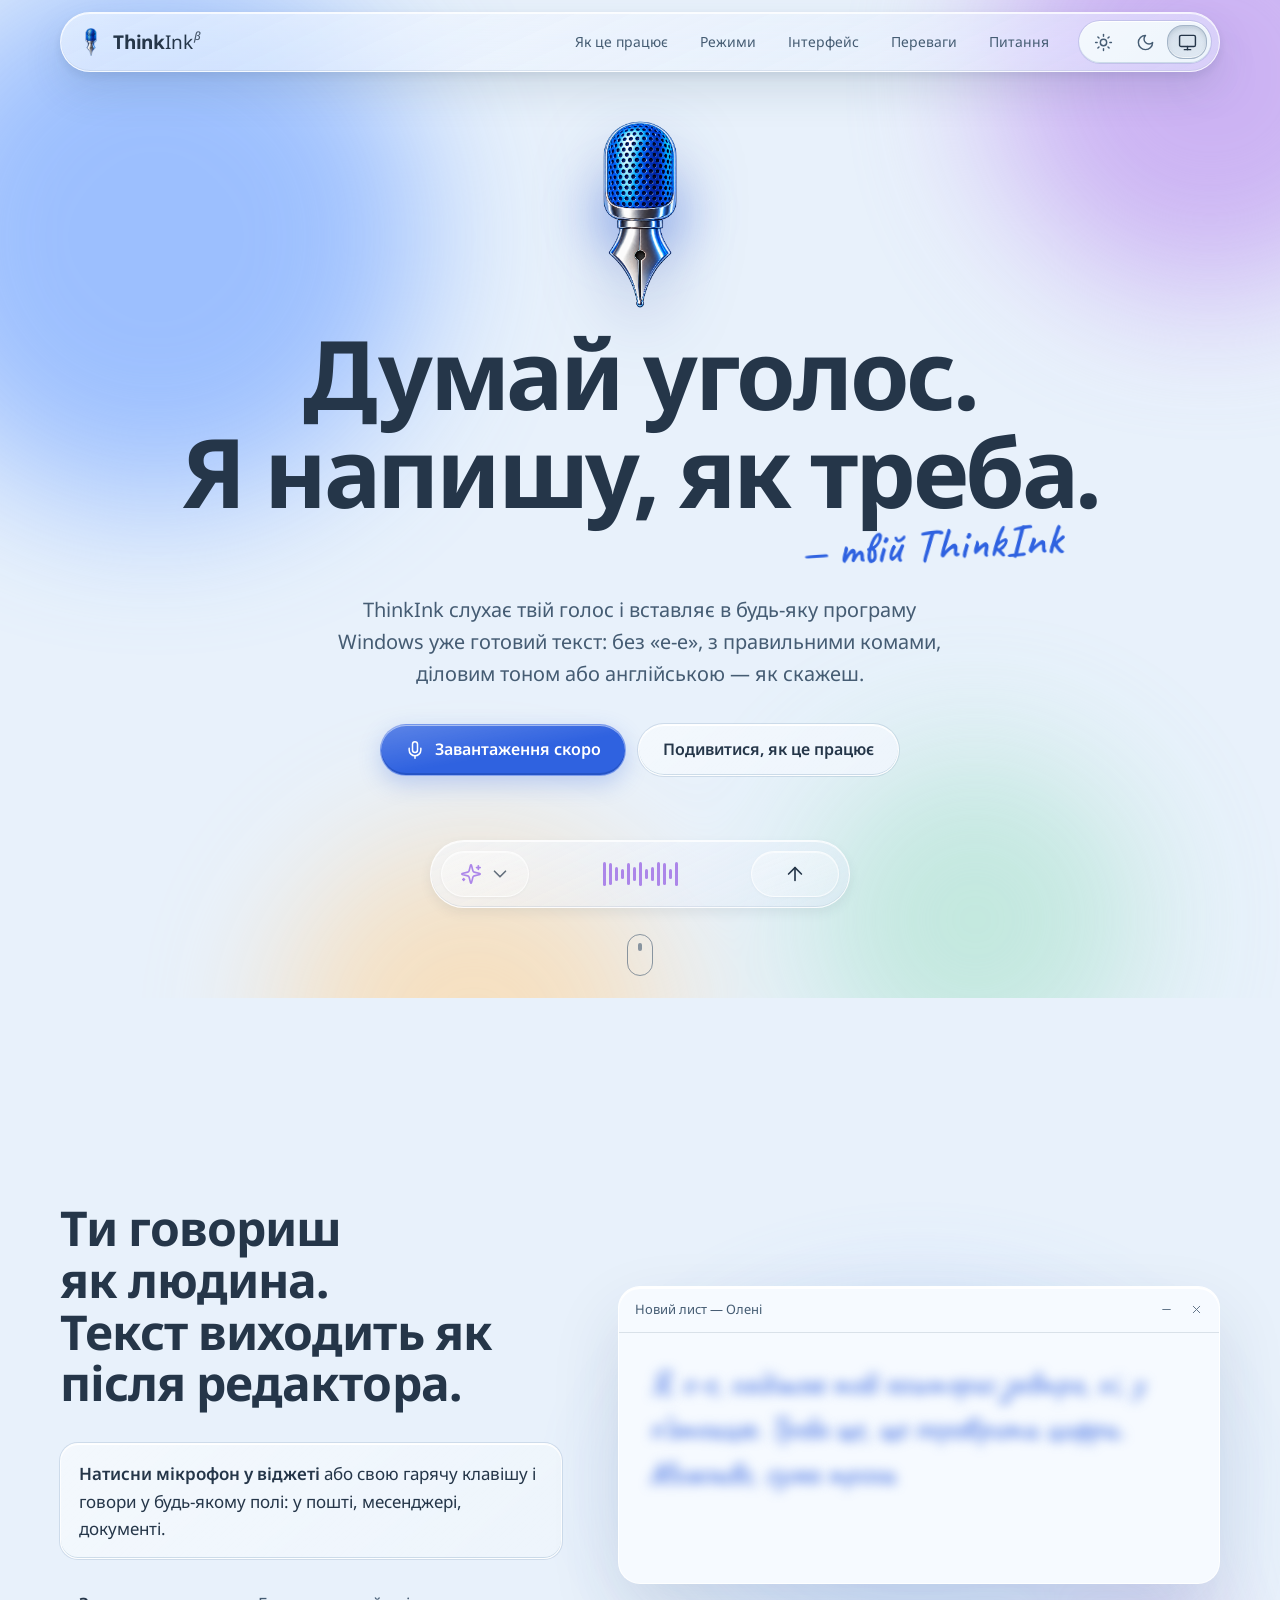
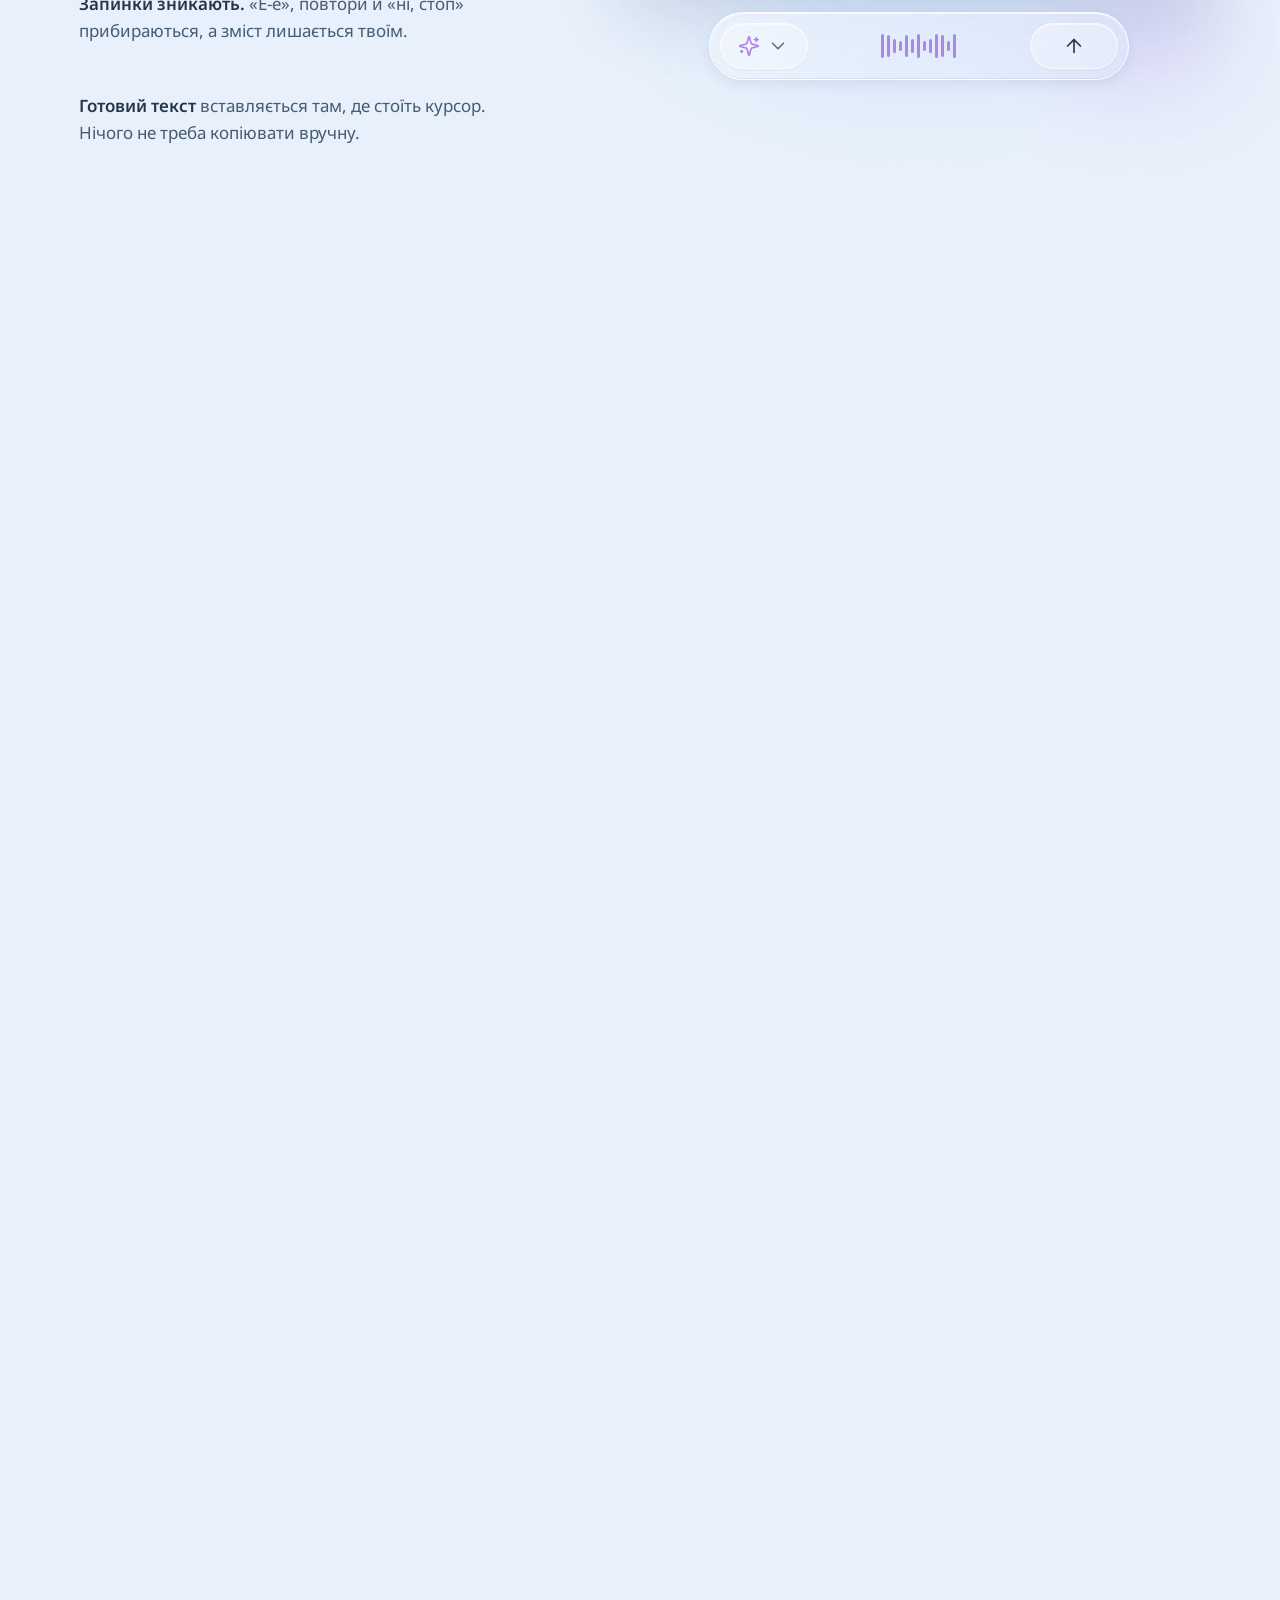
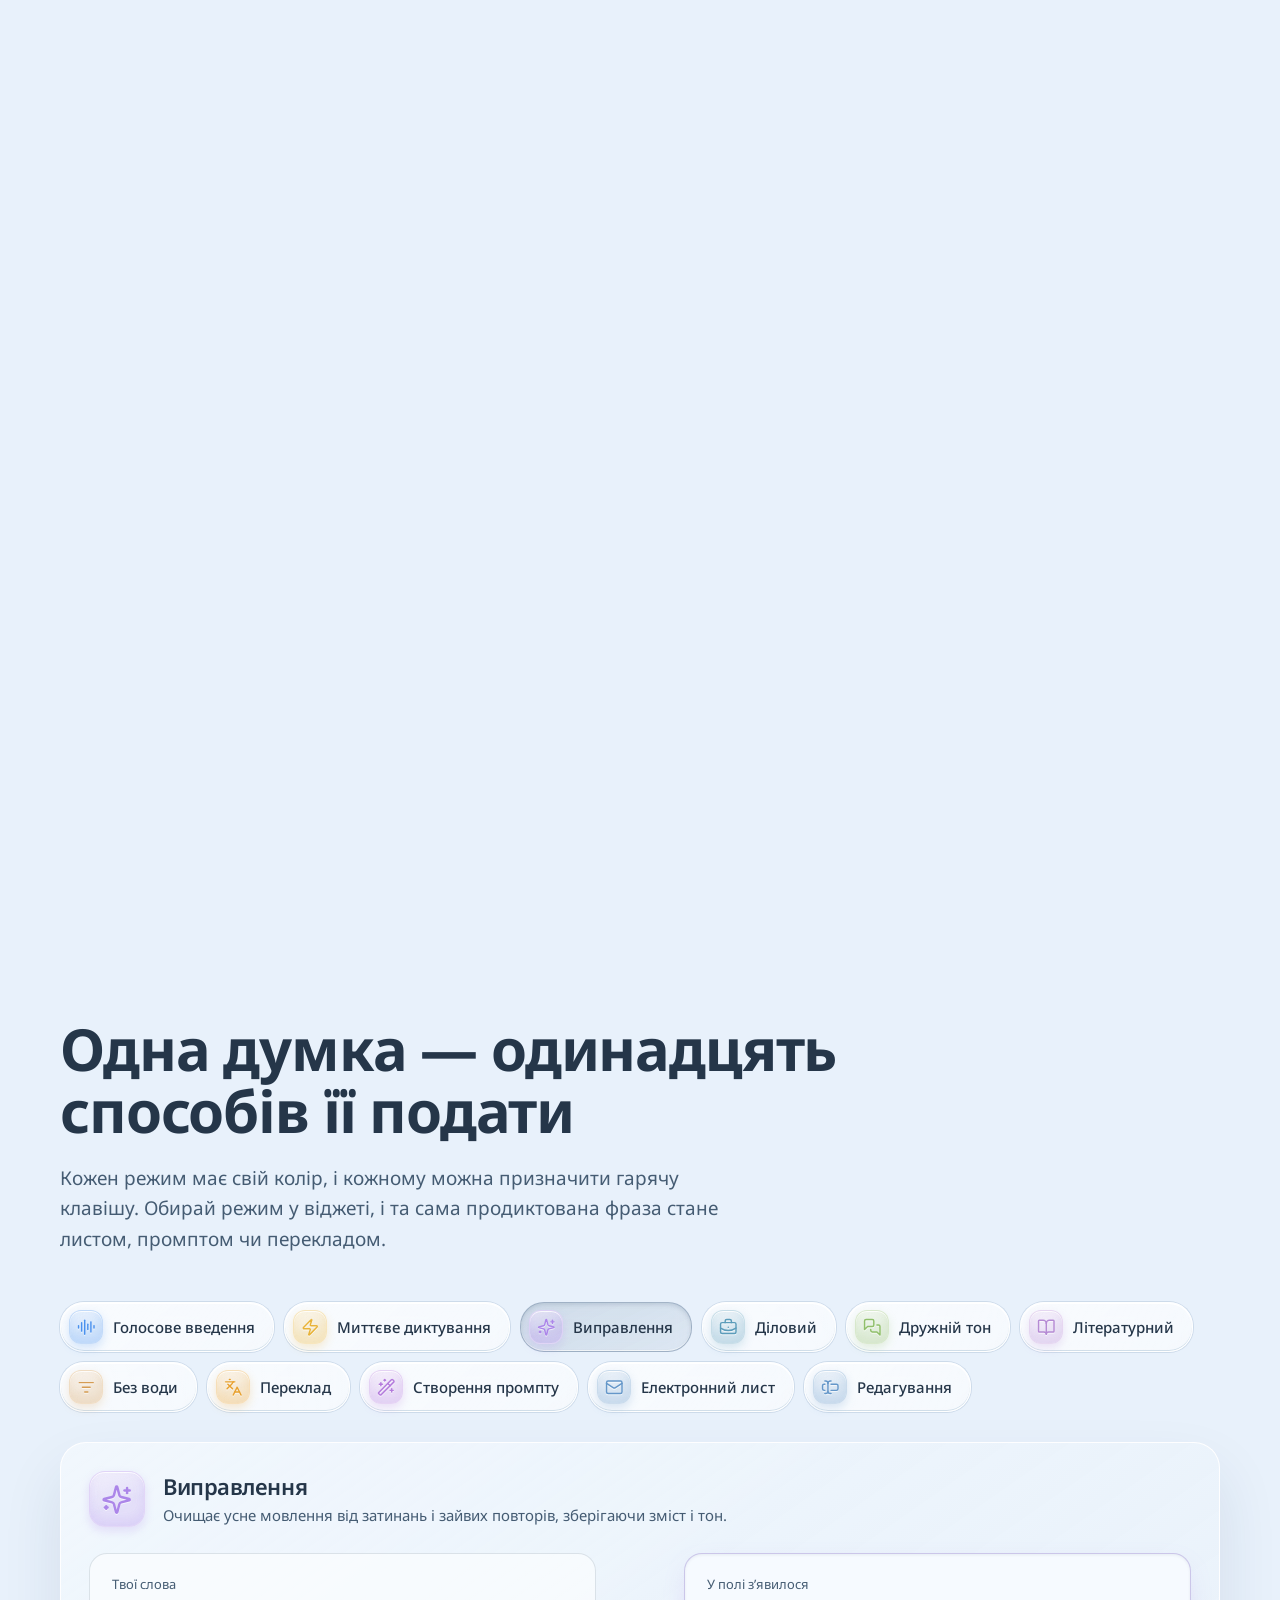
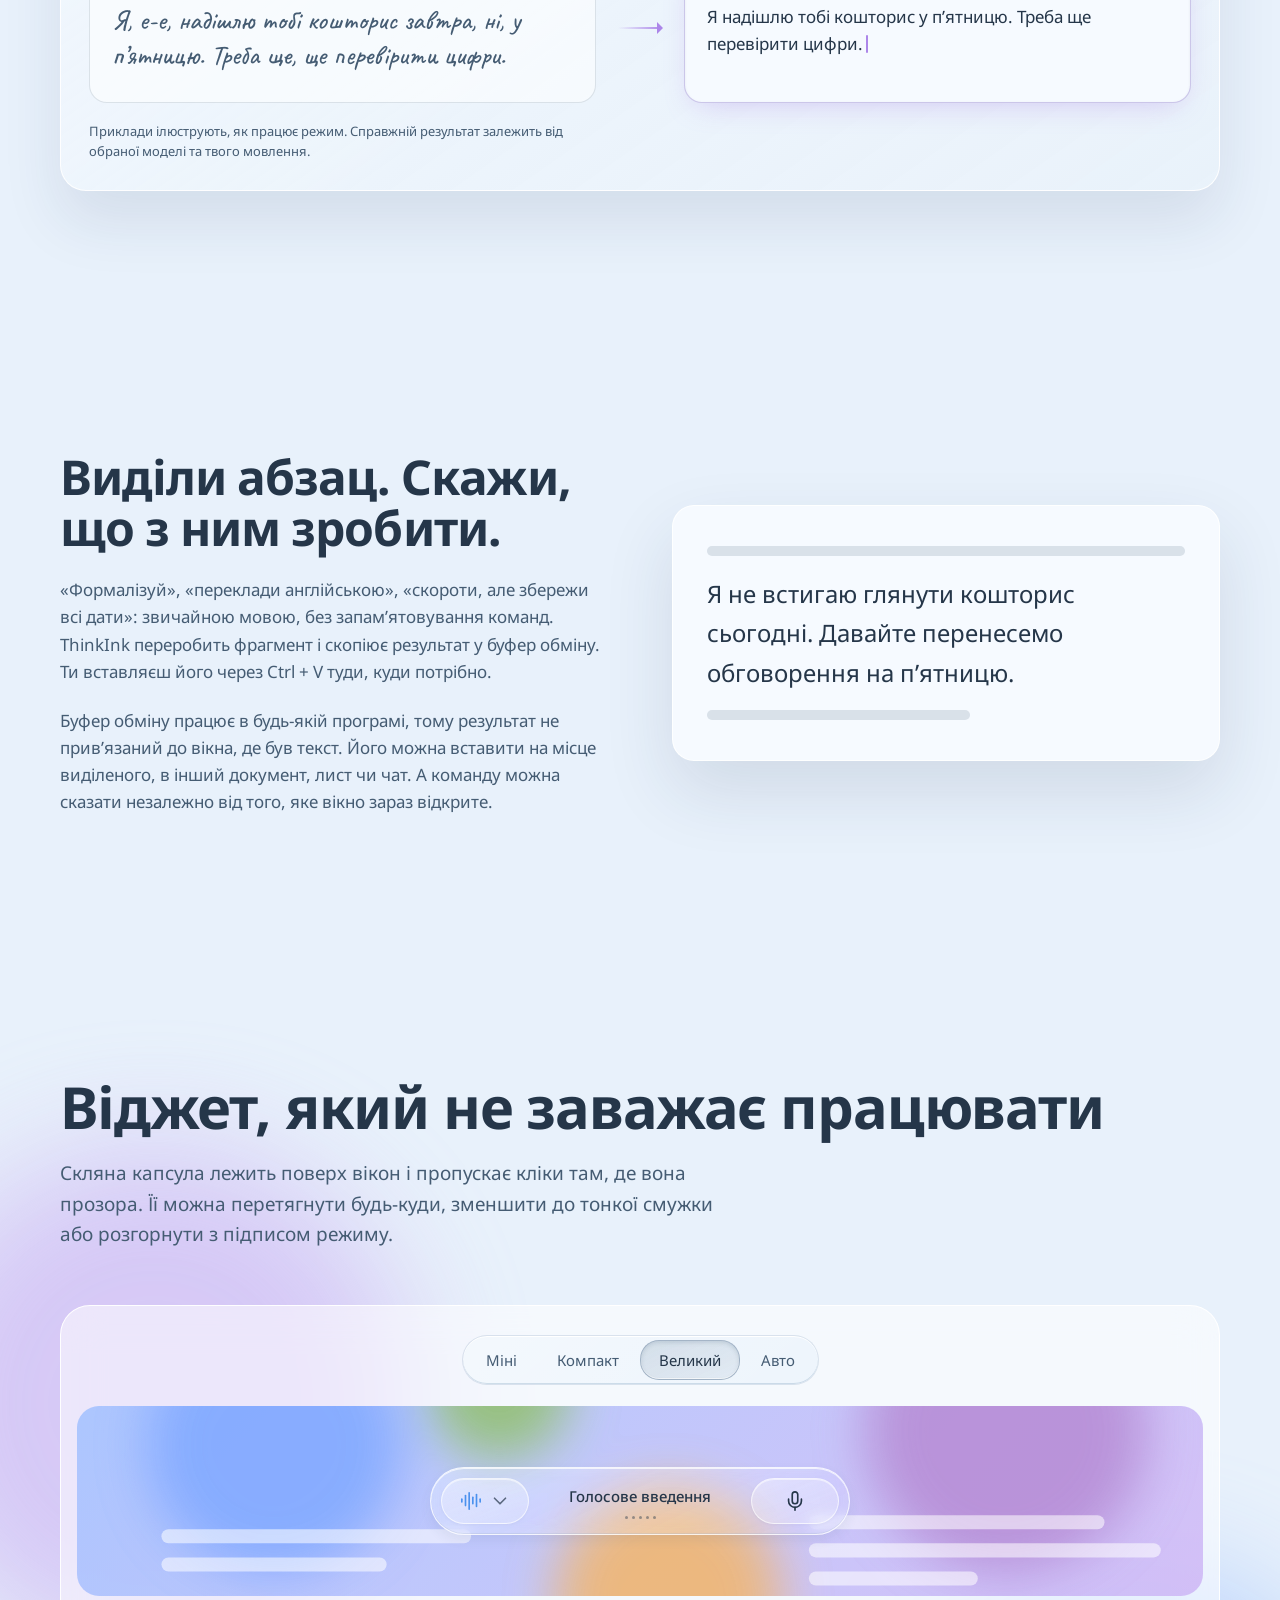
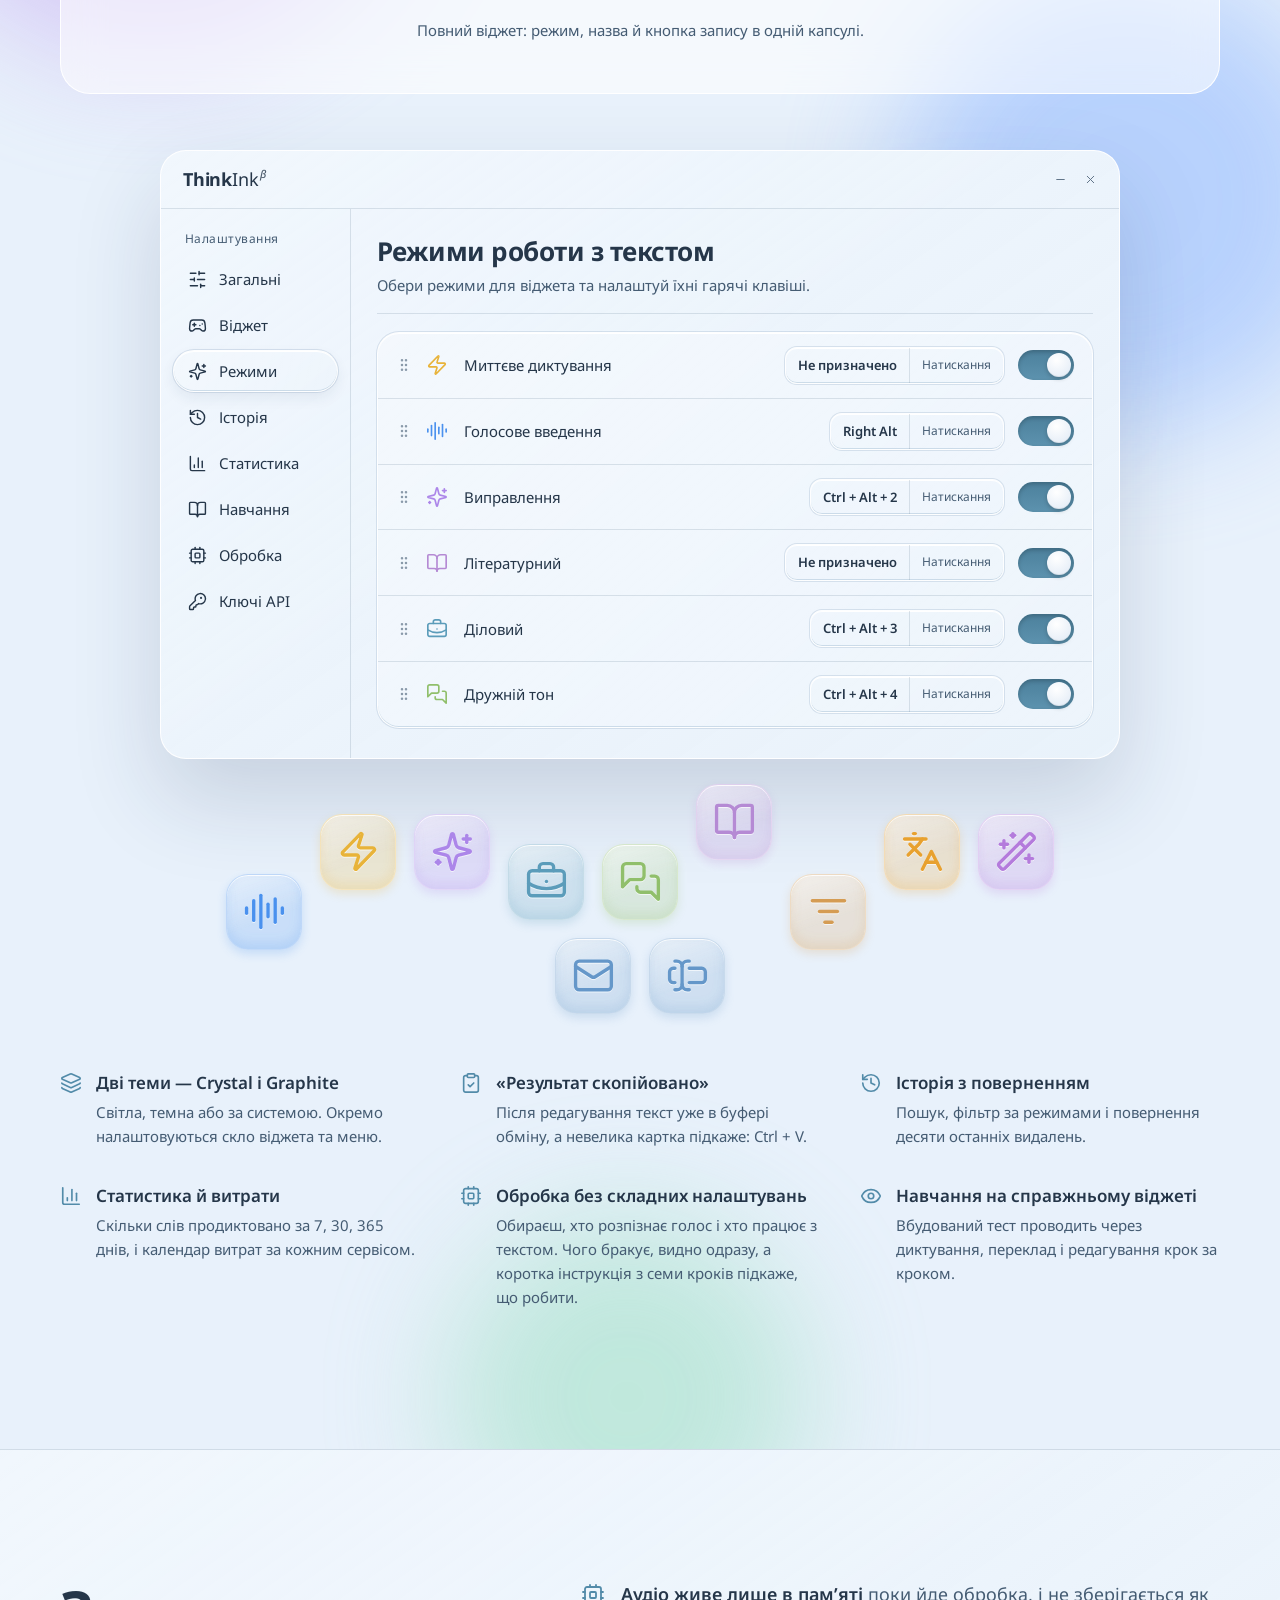
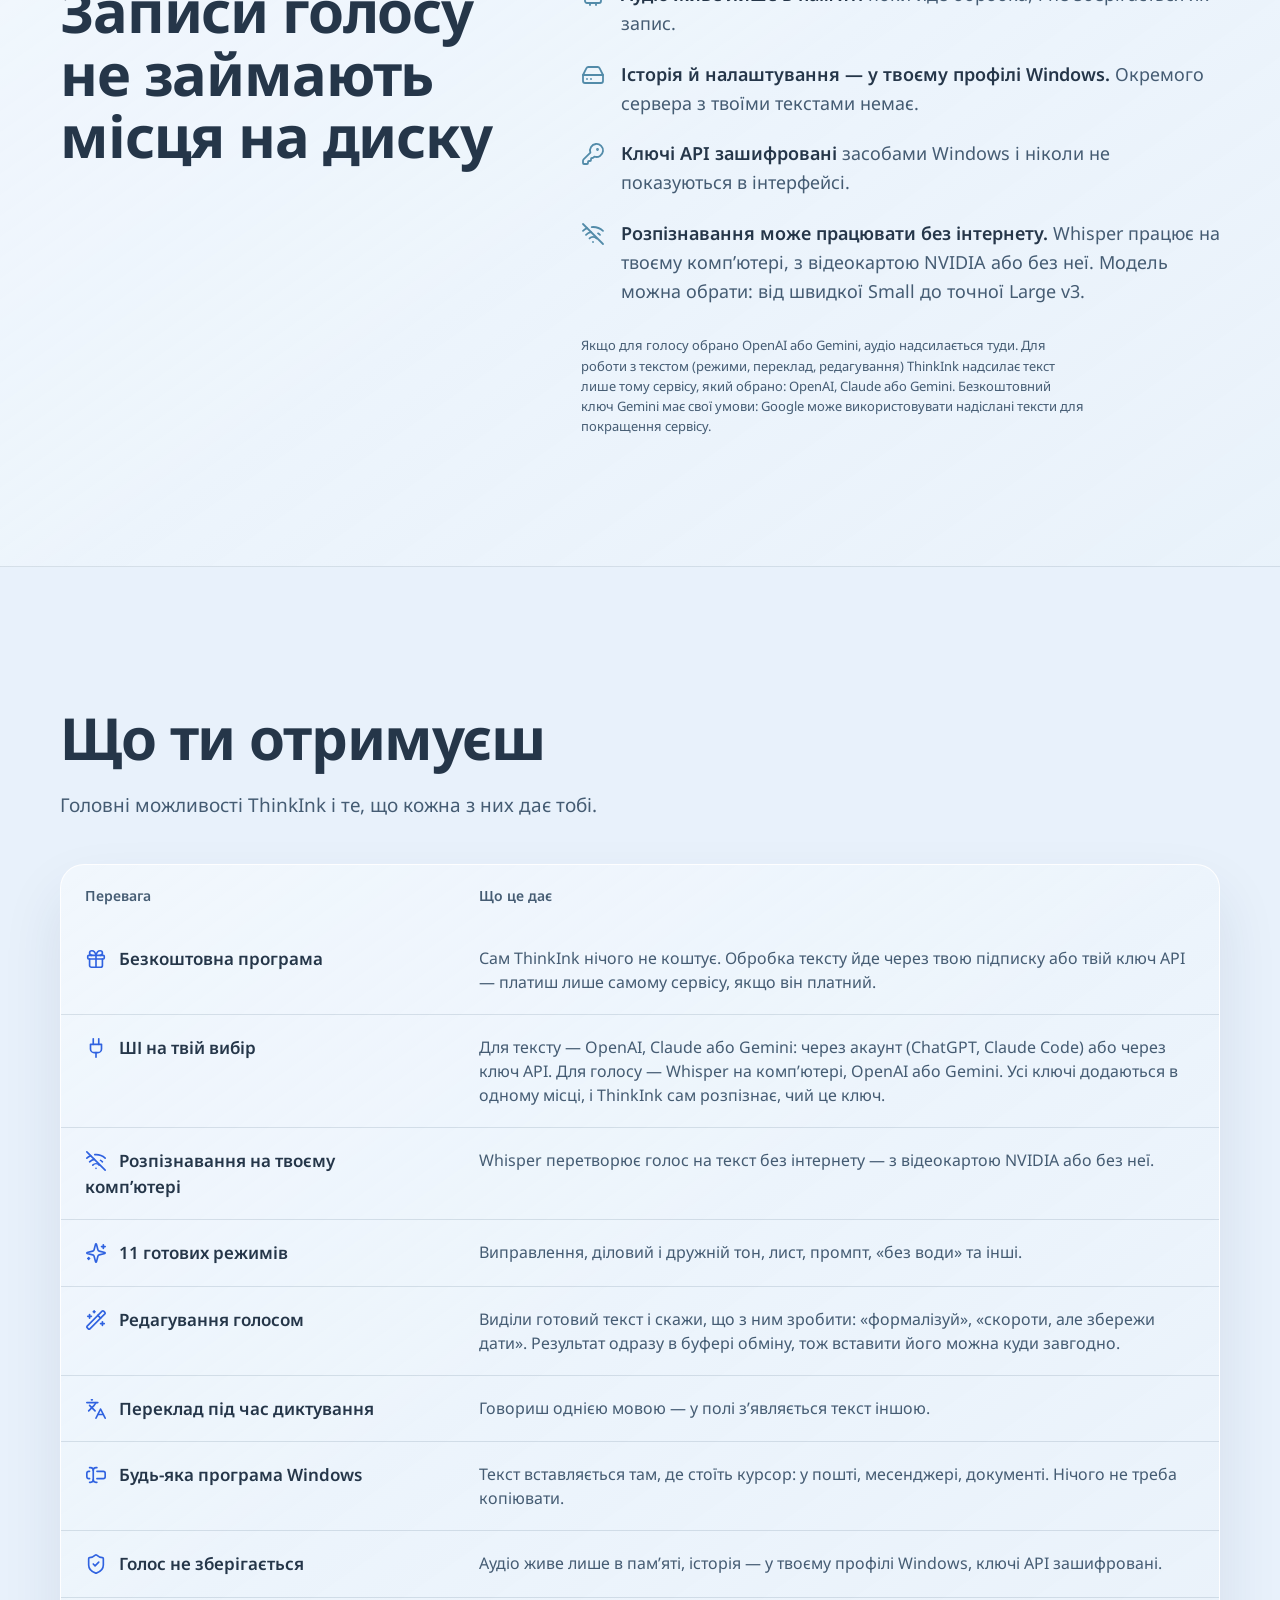
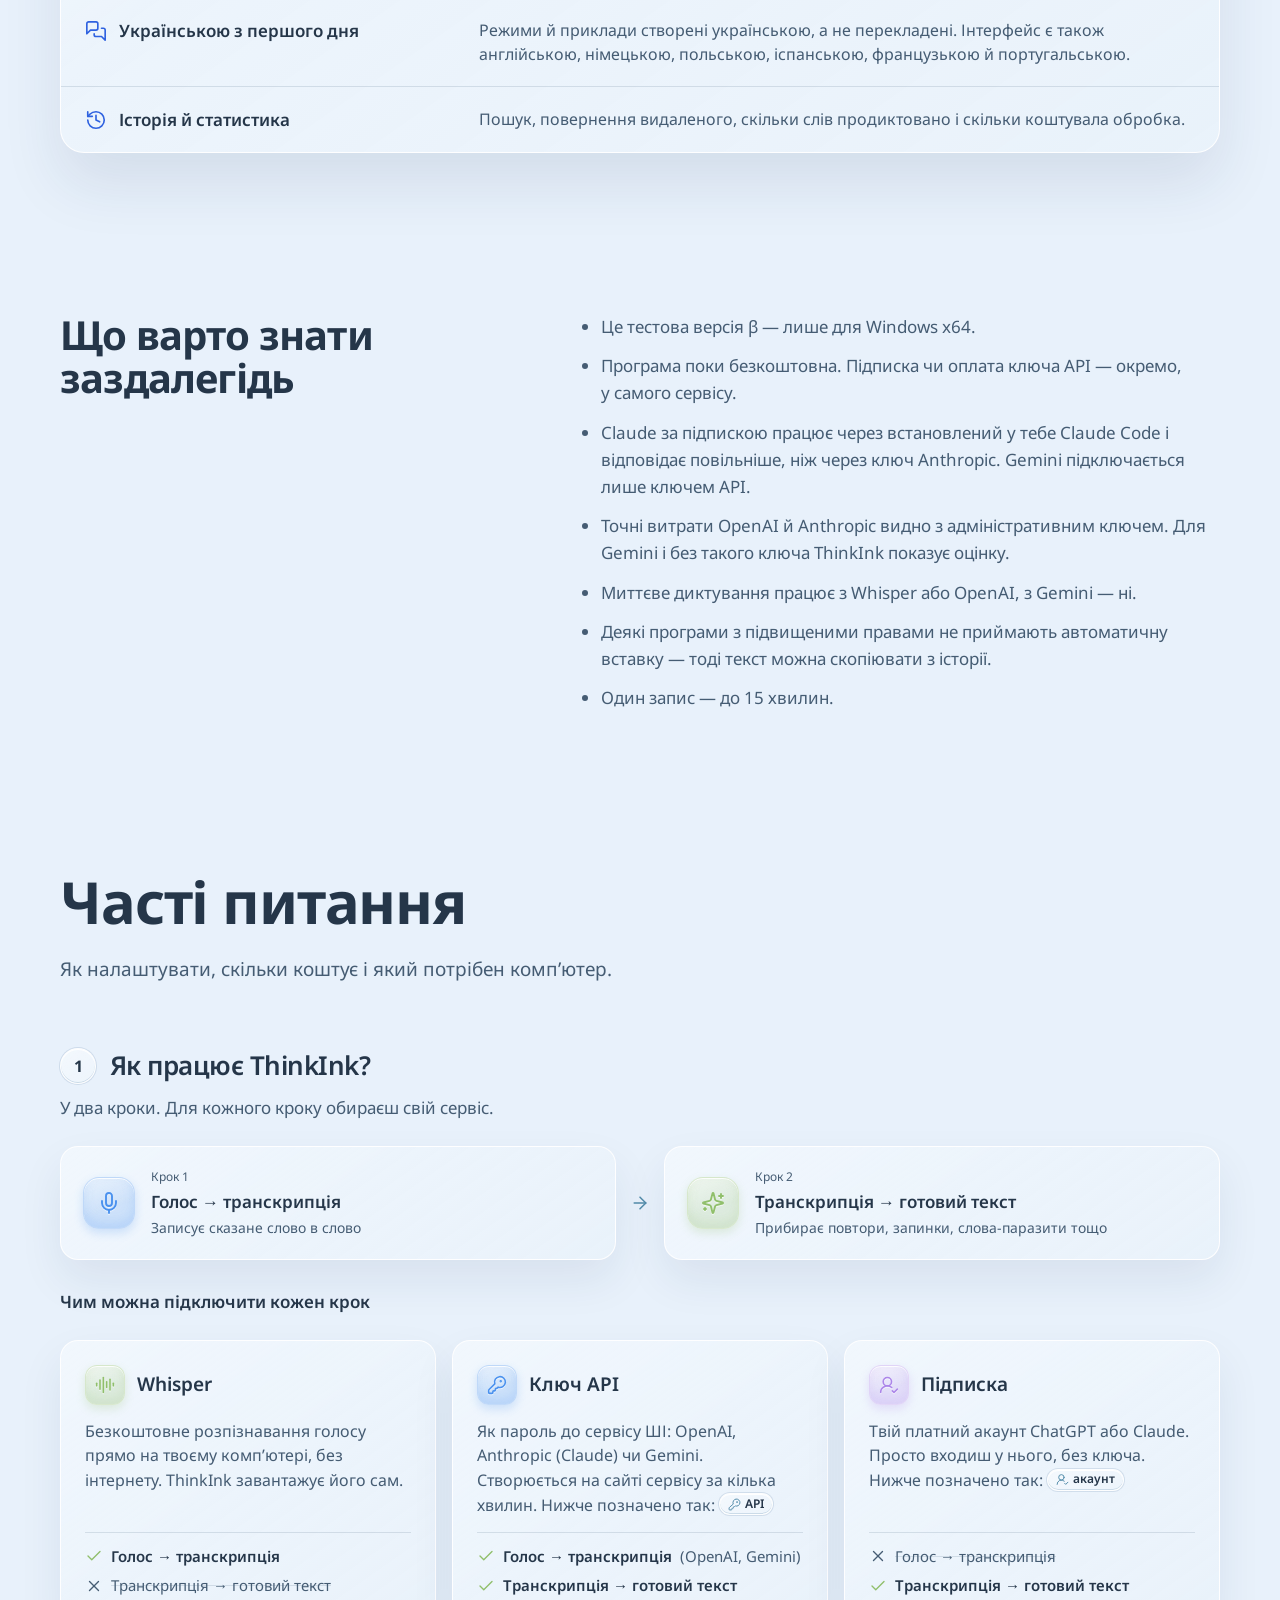
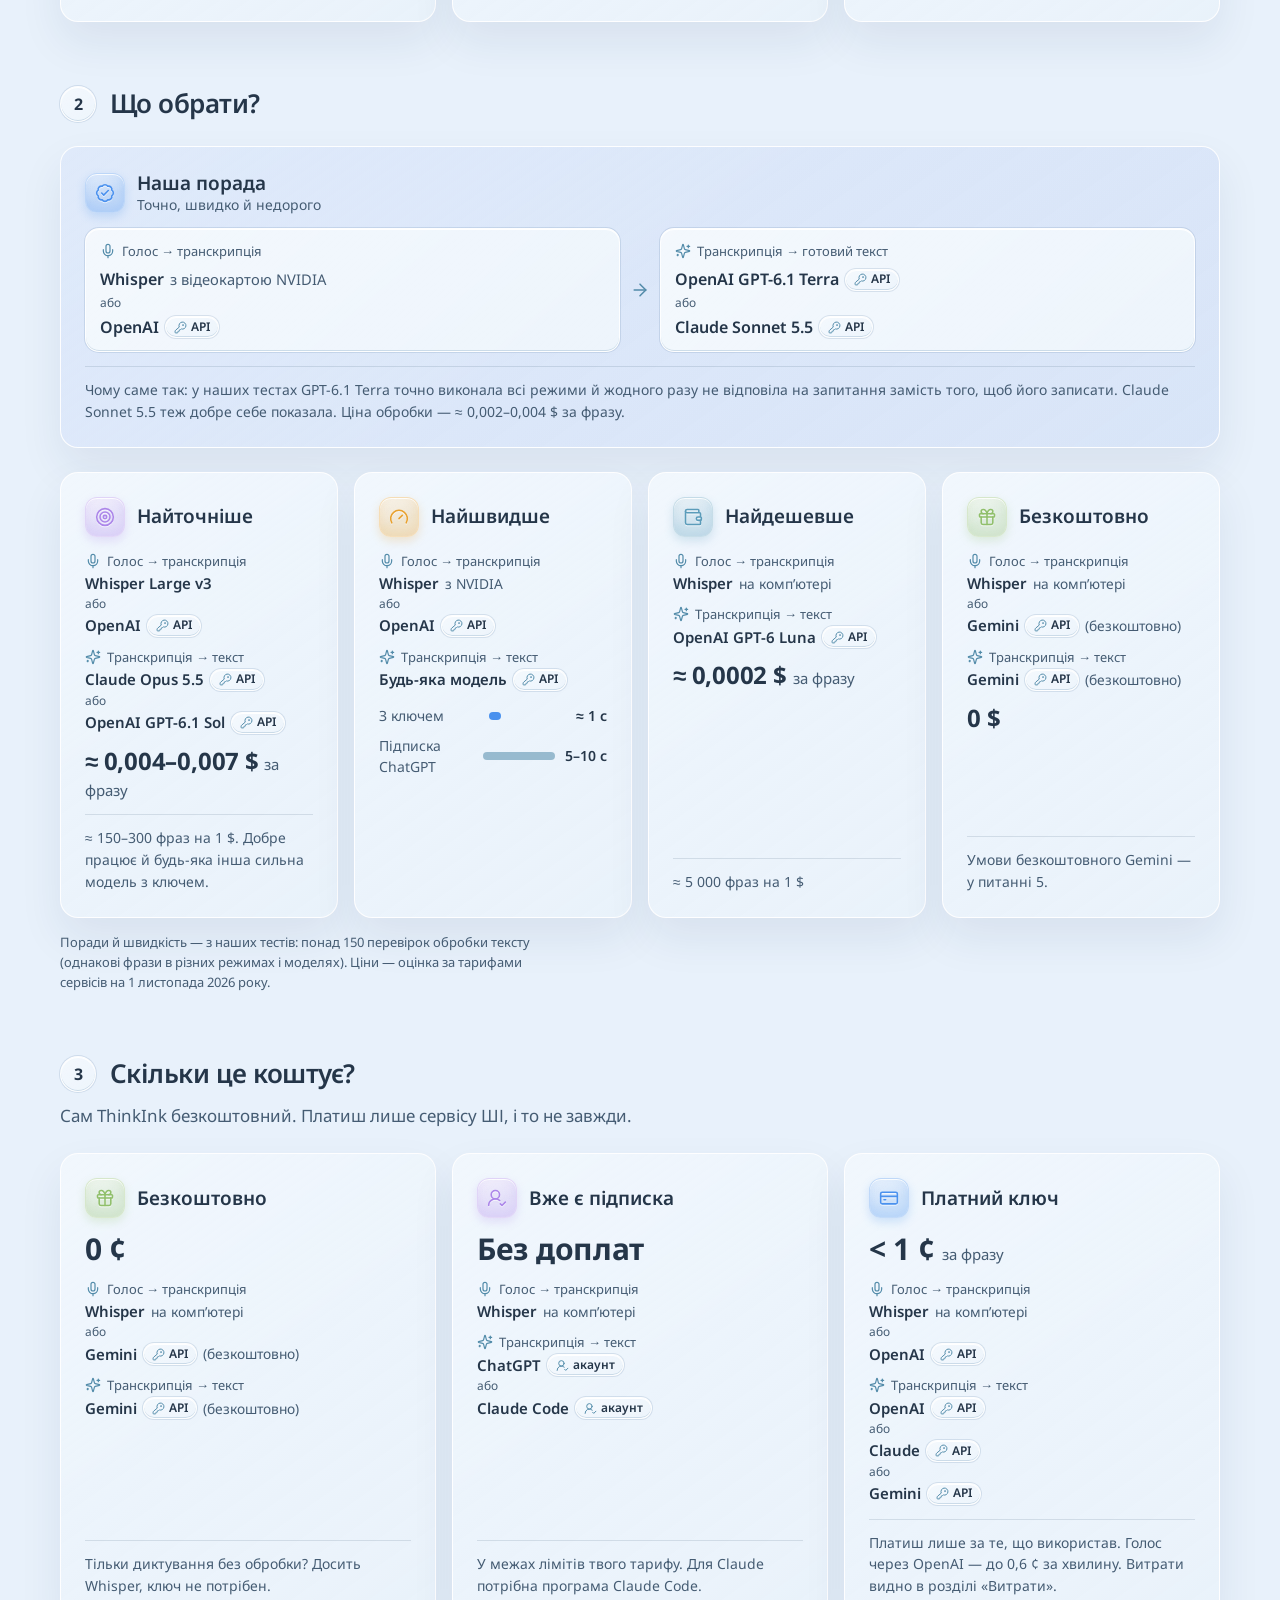
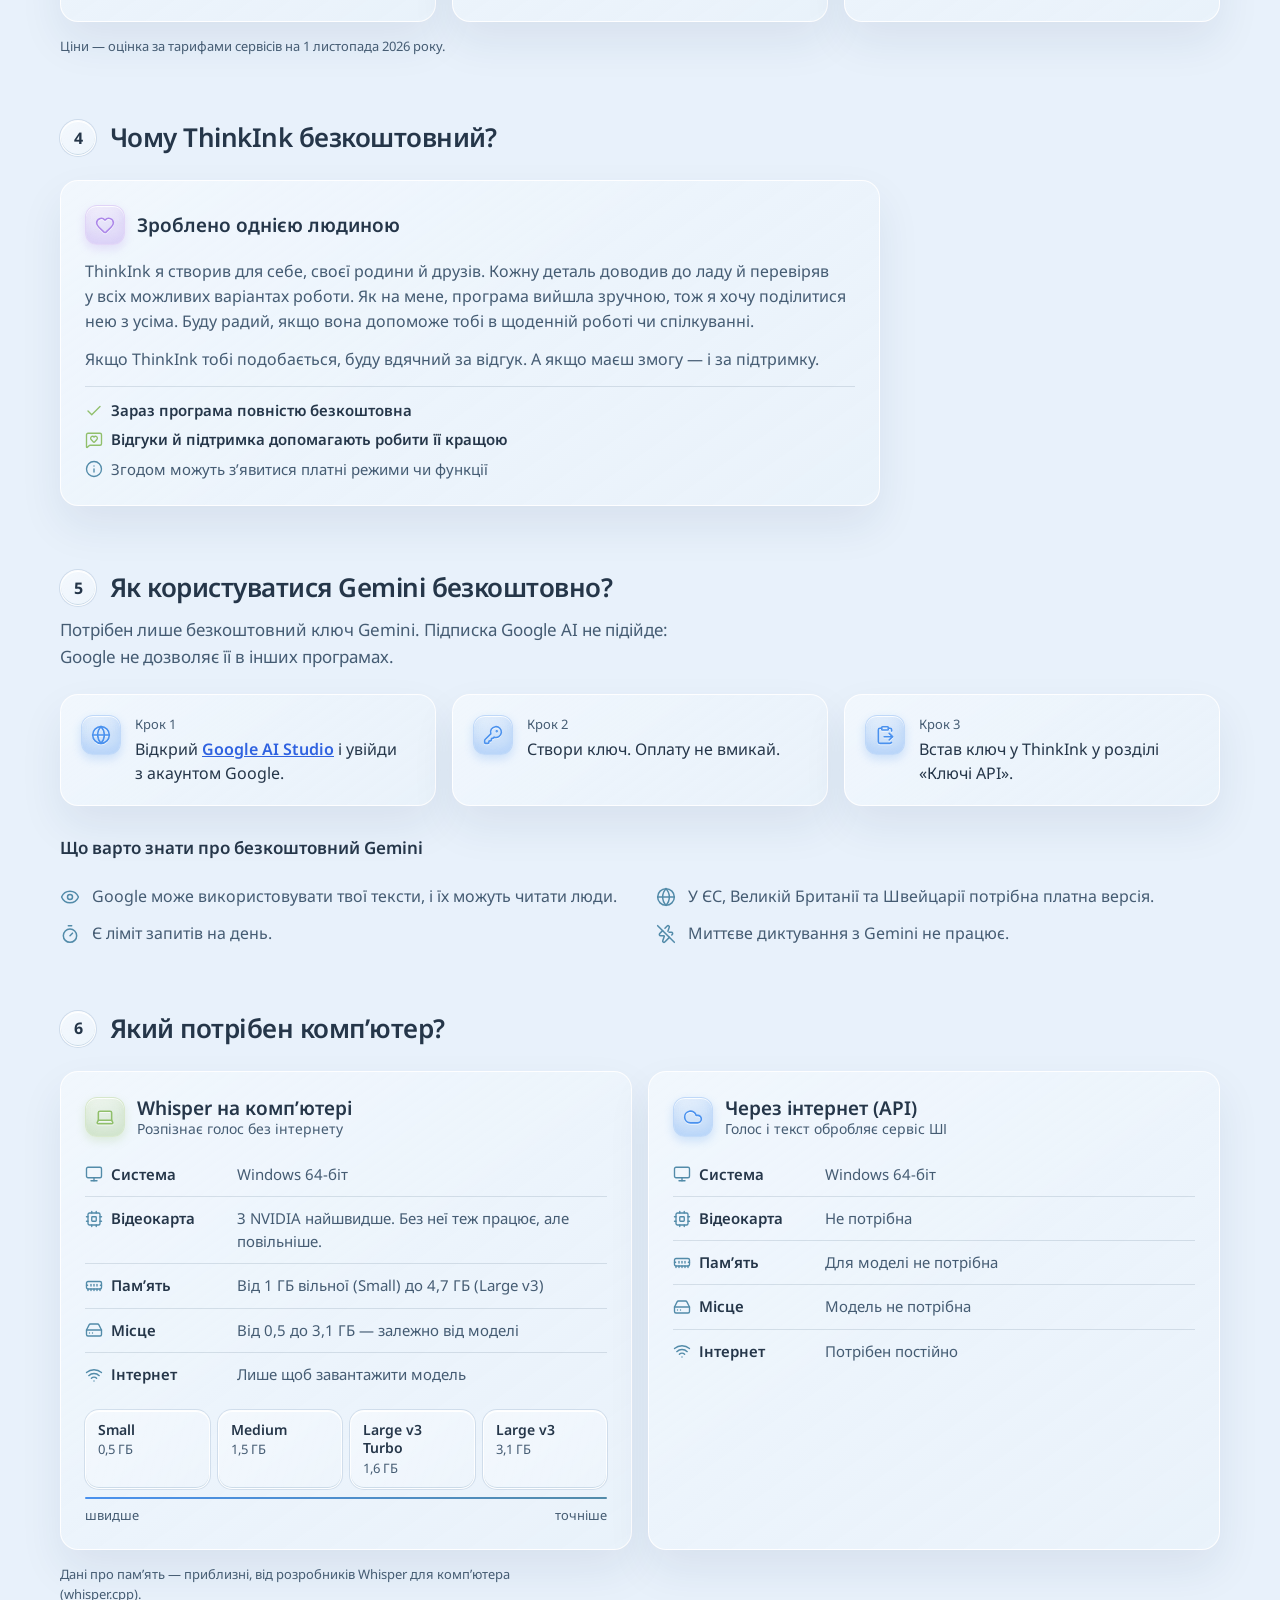
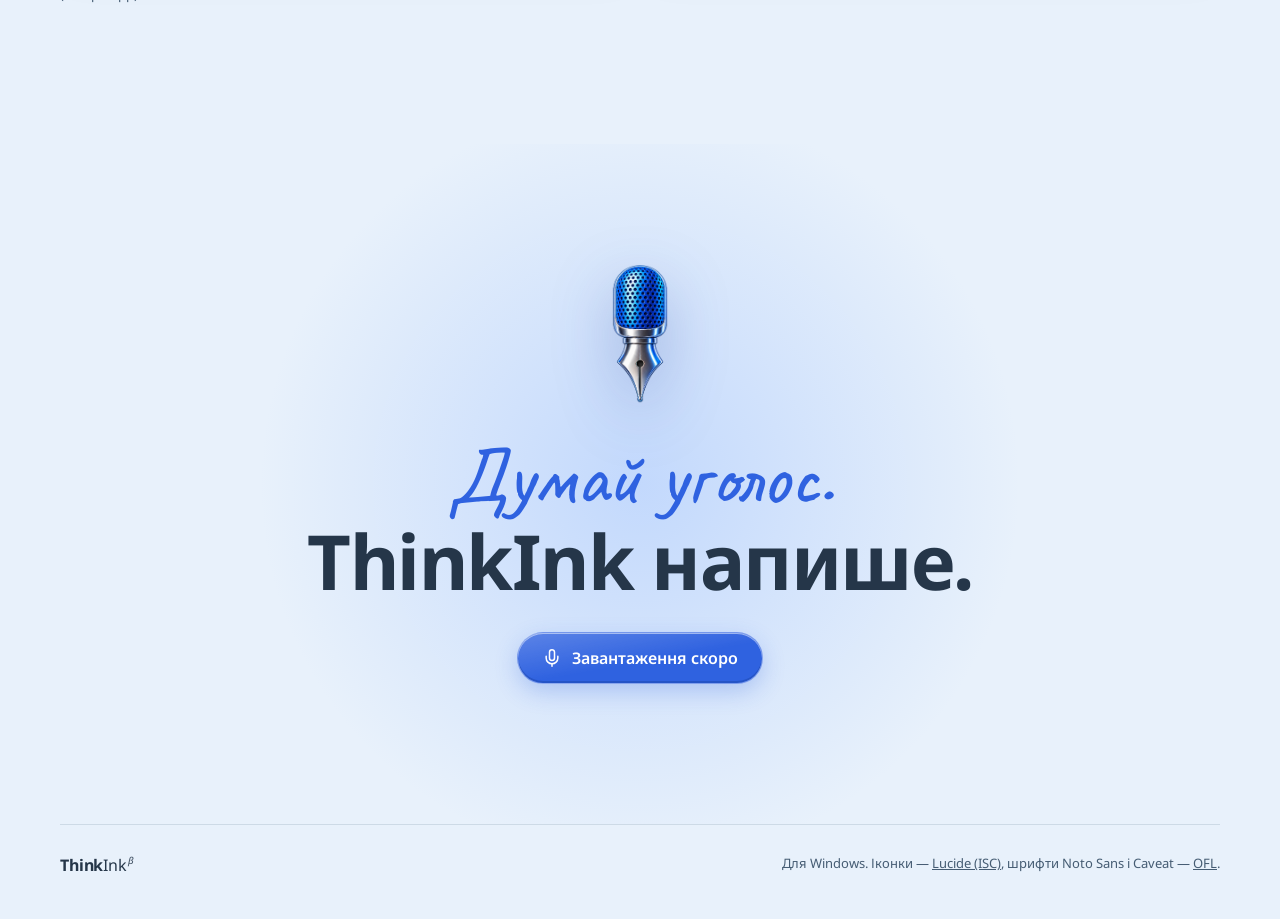
==== index.html @ 1814920b "Site for thinkink.com.ua" ====
<!doctype html>
<html lang="uk" data-theme="system">
<head>
<meta charset="utf-8">
<meta name="viewport" content="width=device-width, initial-scale=1">
<title>ThinkInk — думай уголос, я напишу, як треба</title>
<meta name="description" content="ThinkInk для Windows: думаєш уголос, а в поле вводу потрапляє чистий текст — виправлений, діловий, перекладений або оформлений як лист.">
<meta name="color-scheme" content="light dark">
<link rel="icon" href="assets/brand/thinkink-3d.png">
<link rel="stylesheet" href="styles.css">
<script>
  // Тема застосовується до першого малювання, щоб не блимало.
  try { const t = localStorage.getItem('ti-theme'); if (t) document.documentElement.dataset.theme = t; } catch (e) {}
</script>
</head>
<body>
<a class="skip" href="#main">Перейти до змісту</a>

<header class="top" id="top">
  <a class="brand" href="#hero" aria-label="ThinkInk, на початок">
    <img src="assets/brand/thinkink-3d.png" alt="" width="28" height="28">
    <span class="wordmark"><b>Think</b>Ink<sup>β</sup></span>
  </a>
  <nav class="nav" aria-label="Розділи">
    <a href="#scene">Як це працює</a>
    <a href="#modes">Режими</a>
    <a href="#interface">Інтерфейс</a>
    <a href="#benefits">Переваги</a>
    <a href="#faq">Питання</a>
  </nav>
  <div class="theme" role="group" aria-label="Тема сайту">
    <button type="button" data-set-theme="light" aria-label="Світла тема" aria-pressed="false"><svg data-icon="sun"></svg></button>
    <button type="button" data-set-theme="dark" aria-label="Темна тема" aria-pressed="false"><svg data-icon="moon"></svg></button>
    <button type="button" data-set-theme="system" aria-label="Як у системі" aria-pressed="true"><svg data-icon="monitor"></svg></button>
  </div>
</header>

<main id="main">

<!-- ГОЛОВНИЙ ЕКРАН -->
<section class="hero" id="hero" aria-labelledby="hero-title">
  <div class="aurora" aria-hidden="true"><i></i><i></i><i></i><i></i></div>
  <div class="hero-inner">
    <div class="logo-stage" aria-hidden="true">
      <img class="logo3d" src="assets/brand/thinkink-3d.png" alt="" width="1254" height="1254">
      <span class="logo-glow"></span>
    </div>
    <h1 id="hero-title" class="hero-title">
      <span class="spoken" aria-hidden="true">думай уголос</span>
      <span class="typed">Думай уголос.<br>Я напишу, як&nbsp;треба.</span>
    </h1>
    <p class="hero-sign">— твій ThinkInk</p>
    <p class="hero-lead">ThinkInk слухає твій голос і вставляє в будь-яку програму Windows уже готовий текст: без «е-е», з правильними комами, діловим тоном або англійською — як скажеш.</p>
    <div class="hero-actions">
      <span class="btn btn-primary is-soon" aria-disabled="true"><svg data-icon="mic"></svg>Завантаження скоро</span>
      <a class="btn" href="#scene">Подивитися, як це працює</a>
    </div>

    <div class="widget-demo" aria-hidden="true">
      <div class="widget" data-state="recording">
        <span class="w-btn w-mode"><svg data-icon="sparkles"></svg><svg class="chev" data-icon="chevron-down"></svg></span>
        <span class="w-center">
          <span class="w-name">Виправлення</span>
          <span class="w-wave"><i></i><i></i><i></i><i></i><i></i><i></i><i></i><i></i><i></i><i></i><i></i><i></i><i></i></span>
        </span>
        <span class="w-btn w-rec"><svg data-icon="arrow-up"></svg></span>
      </div>
    </div>
  </div>
  <a class="scroll-cue" href="#scene" aria-label="Прокрутити далі"><span></span></a>
</section>

<!-- СЦЕНА: ГОЛОС → ТЕКСТ (прив’язана до прокрутки) -->
<section class="scene" id="scene" aria-labelledby="scene-title">
  <div class="scene-sticky">
    <div class="scene-copy">
      <h2 id="scene-title">Ти говориш як людина.<br>Текст виходить як після редактора.</h2>
      <ol class="scene-steps">
        <li data-step="0"><b>Натисни мікрофон у віджеті</b> або свою гарячу клавішу і говори у будь-якому полі: у пошті, месенджері, документі.</li>
        <li data-step="1"><b>Запинки зникають.</b> «Е-е», повтори й «ні, стоп» прибираються, а зміст лишається твоїм.</li>
        <li data-step="2"><b>Готовий текст</b> вставляється там, де стоїть курсор. Нічого не треба копіювати вручну.</li>
      </ol>
    </div>

    <div class="scene-stage" aria-hidden="true">
      <div class="app-window">
        <div class="app-bar"><span>Новий лист — Олені</span><span class="win-ctl"><svg data-icon="minus"></svg><svg data-icon="x"></svg></span></div>
        <div class="app-field">
          <div class="speech" id="speech"></div>
          <div class="result" id="result">Я надішлю тобі кошторис у п’ятницю. Треба ще перевірити цифри. Можливо, сума трохи зміниться.<span class="caret"></span></div>
        </div>
      </div>
      <div class="widget scene-widget" data-state="recording">
        <span class="w-btn w-mode"><svg data-icon="sparkles"></svg><svg class="chev" data-icon="chevron-down"></svg></span>
        <span class="w-center">
          <span class="w-name">Виправлення</span>
          <span class="w-wave"><i></i><i></i><i></i><i></i><i></i><i></i><i></i><i></i><i></i><i></i><i></i><i></i><i></i></span>
        </span>
        <span class="w-btn w-rec"><svg data-icon="arrow-up"></svg></span>
      </div>
    </div>
    <p class="sr-only">Приклад: продиктовано «Я, е-е, надішлю тобі кошторис завтра, ні, у п’ятницю. Треба ще, ще перевірити цифри. Можливо, сума трохи зміниться.» Результат: «Я надішлю тобі кошторис у п’ятницю. Треба ще перевірити цифри. Можливо, сума трохи зміниться.»</p>
  </div>
</section>

<!-- РЕЖИМИ -->
<section class="modes" id="modes" aria-labelledby="modes-title">
  <div class="wrap">
    <h2 id="modes-title">Одна думка — одинадцять способів її подати</h2>
    <p class="section-lead">Кожен режим має свій колір, і кожному можна призначити гарячу клавішу. Обирай режим у віджеті, і та сама продиктована фраза стане листом, промптом чи перекладом.</p>

    <div class="mode-orbit" role="tablist" aria-label="Режими ThinkInk" id="mode-list"></div>

    <div class="mode-panel" id="mode-panel" role="tabpanel" aria-live="polite">
      <div class="mp-head">
        <span class="mp-icon"><svg data-icon="sparkles" id="mp-icon"></svg></span>
        <div>
          <h3 id="mp-name">Виправлення</h3>
          <p id="mp-desc"></p>
        </div>
      </div>
      <div class="mp-body">
        <figure class="mp-col mp-said">
          <figcaption>Твої слова</figcaption>
          <p id="mp-said" class="hand"></p>
        </figure>
        <span class="mp-arrow" aria-hidden="true"></span>
        <figure class="mp-col mp-got">
          <figcaption id="mp-got-label">У полі з’явилося</figcaption>
          <p id="mp-got"></p>
        </figure>
      </div>
      <p class="fine">Приклади ілюструють, як працює режим. Справжній результат залежить від обраної моделі та твого мовлення.</p>
    </div>
  </div>
</section>

<!-- РЕДАГУВАННЯ ВИДІЛЕНОГО -->
<section class="edit" id="edit" aria-labelledby="edit-title">
  <div class="wrap edit-grid">
    <div class="edit-copy">
      <h2 id="edit-title">Виділи абзац. Скажи, що з ним зробити.</h2>
      <p>«Формалізуй», «переклади англійською», «скороти, але збережи всі дати»: звичайною мовою, без запам’ятовування команд. ThinkInk переробить фрагмент і скопіює результат у буфер обміну. Ти вставляєш його через Ctrl&nbsp;+&nbsp;V туди, куди потрібно.</p>
      <p>Буфер обміну працює в будь-якій програмі, тому результат не прив’язаний до вікна, де був текст. Його можна вставити на місце виділеного, в інший документ, лист чи чат. А команду можна сказати незалежно від того, яке вікно зараз відкрите.</p>
    </div>
    <div class="edit-stage" id="edit-stage" aria-hidden="true">
      <div class="doc">
        <p class="doc-line muted-line"></p>
        <p class="doc-text"><span class="sel" id="edit-before">Я не встигаю глянути кошторис сьогодні. Давайте перенесемо обговорення на п’ятницю.</span><span class="sel-after" id="edit-after">Я не встигаю переглянути кошторис сьогодні. Пропоную перенести обговорення на п’ятницю.</span></p>
        <p class="doc-line muted-line short"></p>
      </div>
      <div class="voice-bubble"><svg data-icon="mic"></svg><span class="hand">Формалізуй</span></div>
      <div class="copied-toast"><svg data-icon="clipboard-check"></svg><span><b>Результат скопійовано</b>Встав через Ctrl&nbsp;+&nbsp;V</span></div>
    </div>
  </div>
</section>

<!-- ІНТЕРФЕЙС -->
<section class="iface" id="interface" aria-labelledby="iface-title">
  <div class="glass-field" aria-hidden="true"><i></i><i></i><i></i></div>
  <div class="wrap">
    <h2 id="iface-title">Віджет, який не заважає працювати</h2>
    <p class="section-lead">Скляна капсула лежить поверх вікон і пропускає кліки там, де вона прозора. Її можна перетягнути будь-куди, зменшити до тонкої смужки або розгорнути з підписом режиму.</p>

    <div class="sizes" role="group" aria-label="Вигляд віджета у спокої">
      <div class="size-switch">
        <button type="button" data-size="mini" aria-pressed="false">Міні</button>
        <button type="button" data-size="compact" aria-pressed="false">Компакт</button>
        <button type="button" data-size="large" aria-pressed="true">Великий</button>
        <button type="button" data-size="auto" aria-pressed="false">Авто</button>
      </div>
      <div class="size-stage" aria-hidden="true">
        <div class="widget live-widget" data-size="large" data-state="idle" style="--w-accent:#4a91ee">
          <span class="w-btn w-mode"><svg data-icon="audio-lines"></svg><svg class="chev" data-icon="chevron-down"></svg></span>
          <span class="w-center"><span class="w-name">Голосове введення</span><span class="w-grip"><i></i><i></i><i></i><i></i><i></i></span></span>
          <span class="w-btn w-rec"><svg data-icon="mic"></svg></span>
        </div>
      </div>
      <p class="size-note" id="size-note" aria-live="polite">Повний віджет: режим, назва й кнопка запису в одній капсулі.</p>
    </div>

    <div class="app-shot" aria-hidden="true">
      <div class="as-title"><span class="wordmark"><b>Think</b>Ink<sup>β</sup></span><span class="win-ctl"><svg data-icon="minus"></svg><svg data-icon="x"></svg></span></div>
      <div class="as-body">
        <nav class="as-nav">
          <small>Налаштування</small>
          <span><svg data-icon="sliders-horizontal"></svg>Загальні</span>
          <span><svg data-icon="gamepad-2"></svg>Віджет</span>
          <span class="on"><svg data-icon="sparkles"></svg>Режими</span>
          <span><svg data-icon="history"></svg>Історія</span>
          <span><svg data-icon="chart-column"></svg>Статистика</span>
          <span><svg data-icon="book-open"></svg>Навчання</span>
          <span><svg data-icon="cpu"></svg>Обробка</span>
          <span><svg data-icon="key-round"></svg>Ключі API</span>
        </nav>
        <div class="as-main">
          <h3>Режими роботи з текстом</h3>
          <p>Обери режими для віджета та налаштуй їхні гарячі клавіші.</p>
          <div class="as-list" id="as-list"></div>
        </div>
      </div>
    </div>

    <div class="icon-glass" id="icon-glass" aria-hidden="true"></div>

    <ul class="details">
      <li><svg data-icon="layers"></svg><div><b>Дві теми — Crystal і Graphite</b>Світла, темна або за системою. Окремо налаштовуються скло віджета та меню.</div></li>
      <li><svg data-icon="clipboard-check"></svg><div><b>«Результат скопійовано»</b>Після редагування текст уже в буфері обміну, а невелика картка підкаже: Ctrl&nbsp;+&nbsp;V.</div></li>
      <li><svg data-icon="history"></svg><div><b>Історія з поверненням</b>Пошук, фільтр за режимами і повернення десяти останніх видалень.</div></li>
      <li><svg data-icon="chart-column"></svg><div><b>Статистика й витрати</b>Скільки слів продиктовано за 7, 30, 365 днів, і календар витрат за кожним сервісом.</div></li>
      <li><svg data-icon="cpu"></svg><div><b>Обробка без складних налаштувань</b>Обираєш, хто розпізнає голос і хто працює з текстом. Чого бракує, видно одразу, а коротка інструкція з&nbsp;семи кроків підкаже, що робити.</div></li>
      <li><svg data-icon="eye"></svg><div><b>Навчання на справжньому віджеті</b>Вбудований тест проводить через диктування, переклад і редагування крок за кроком.</div></li>
    </ul>
  </div>
</section>

<!-- ПРИВАТНІСТЬ -->
<section class="privacy" id="privacy" aria-labelledby="privacy-title">
  <div class="wrap privacy-grid">
    <h2 id="privacy-title">Записи голосу не&nbsp;займають місця на&nbsp;диску</h2>
    <div class="facts">
      <p><svg data-icon="cpu"></svg><span><b>Аудіо живе лише в пам’яті</b> поки йде обробка, і не зберігається як запис.</span></p>
      <p><svg data-icon="hard-drive"></svg><span><b>Історія й налаштування — у твоєму профілі Windows.</b> Окремого сервера з твоїми текстами немає.</span></p>
      <p><svg data-icon="key-round"></svg><span><b>Ключі API зашифровані</b> засобами Windows і ніколи не показуються в інтерфейсі.</span></p>
      <p><svg data-icon="wifi-off"></svg><span><b>Розпізнавання може працювати без інтернету.</b> Whisper працює на твоєму комп’ютері, з відеокартою NVIDIA або без неї. Модель можна обрати: від швидкої Small до точної Large&nbsp;v3.</span></p>
    </div>
    <p class="fine">Якщо для голосу обрано OpenAI або Gemini, аудіо надсилається туди. Для роботи з текстом (режими, переклад, редагування) ThinkInk надсилає текст лише тому сервісу, який обрано: OpenAI, Claude або Gemini. Безкоштовний ключ Gemini має свої умови: Google може використовувати надіслані тексти для покращення сервісу.</p>
  </div>
</section>

<!-- ПЕРЕВАГИ -->
<section class="benefits" id="benefits" aria-labelledby="benefits-title">
  <div class="wrap">
    <h2 id="benefits-title">Що ти отримуєш</h2>
    <p class="section-lead">Головні можливості ThinkInk і те, що кожна з них дає тобі.</p>
    <div class="table-scroll benefits-table">
      <table>
        <thead><tr><th scope="col">Перевага</th><th scope="col">Що це дає</th></tr></thead>
        <tbody>
          <tr><th scope="row"><svg data-icon="gift"></svg>Безкоштовна програма</th><td>Сам ThinkInk нічого не коштує. Обробка тексту йде через твою підписку або твій ключ API — платиш лише самому сервісу, якщо він платний.</td></tr>
          <tr><th scope="row"><svg data-icon="plug"></svg>ШІ на твій вибір</th><td>Для тексту — OpenAI, Claude або Gemini: через акаунт (ChatGPT, Claude Code) або через ключ API. Для голосу — Whisper на комп’ютері, OpenAI або Gemini. Усі ключі додаються в одному місці, і ThinkInk сам розпізнає, чий це ключ.</td></tr>
          <tr><th scope="row"><svg data-icon="wifi-off"></svg>Розпізнавання на твоєму комп’ютері</th><td>Whisper перетворює голос на текст без інтернету — з відеокартою NVIDIA або без неї.</td></tr>
          <tr><th scope="row"><svg data-icon="sparkles"></svg>11 готових режимів</th><td>Виправлення, діловий і дружній тон, лист, промпт, «без води» та інші.</td></tr>
          <tr><th scope="row"><svg data-icon="wand-sparkles"></svg>Редагування голосом</th><td>Виділи готовий текст і скажи, що з ним зробити: «формалізуй», «скороти, але збережи дати». Результат одразу в буфері обміну, тож вставити його можна куди завгодно.</td></tr>
          <tr><th scope="row"><svg data-icon="languages"></svg>Переклад під час диктування</th><td>Говориш однією мовою — у полі з’являється текст іншою.</td></tr>
          <tr><th scope="row"><svg data-icon="text-cursor-input"></svg>Будь-яка програма Windows</th><td>Текст вставляється там, де стоїть курсор: у пошті, месенджері, документі. Нічого не треба копіювати.</td></tr>
          <tr><th scope="row"><svg data-icon="shield-check"></svg>Голос не зберігається</th><td>Аудіо живе лише в пам’яті, історія — у твоєму профілі Windows, ключі API зашифровані.</td></tr>
          <tr><th scope="row"><svg data-icon="messages-square"></svg>Українською з першого дня</th><td>Режими й приклади створені українською, а не перекладені. Інтерфейс є також англійською, німецькою, польською, іспанською, французькою й&nbsp;португальською.</td></tr>
          <tr><th scope="row"><svg data-icon="history"></svg>Історія й статистика</th><td>Пошук, повернення видаленого, скільки слів продиктовано і скільки коштувала обробка.</td></tr>
        </tbody>
      </table>
    </div>
  </div>
</section>

<!-- ЧЕСНО ПРО МЕЖІ -->
<section class="limits" id="limits" aria-labelledby="limits-title">
  <div class="wrap limits-grid">
    <h2 id="limits-title">Що варто знати заздалегідь</h2>
    <ul>
      <li>Це тестова версія β — лише для Windows x64.</li>
      <li>Програма поки безкоштовна. Підписка чи оплата ключа API — окремо, у&nbsp;самого сервісу.</li>
      <li>Claude за підпискою працює через встановлений у тебе Claude Code і відповідає повільніше, ніж через ключ Anthropic. Gemini підключається лише ключем API.</li>
      <li>Точні витрати OpenAI й Anthropic видно з&nbsp;адміністративним ключем. Для Gemini і&nbsp;без такого ключа ThinkInk показує оцінку.</li>
      <li>Миттєве диктування працює з&nbsp;Whisper або OpenAI, з&nbsp;Gemini&nbsp;— ні.</li>
      <li>Деякі програми з підвищеними правами не приймають автоматичну вставку — тоді текст можна скопіювати з історії.</li>
      <li>Один запис — до 15 хвилин.</li>
    </ul>
  </div>
</section>

<!-- ЧАСТІ ПИТАННЯ -->
<section class="faq" id="faq" aria-labelledby="faq-title">
  <div class="wrap">
    <h2 id="faq-title">Часті питання</h2>
    <p class="section-lead">Як налаштувати, скільки коштує і&nbsp;який потрібен комп’ютер.</p>

    <!-- 1 -->
    <article class="faq-q" aria-labelledby="faq-q0">
      <h3 id="faq-q0"><span class="faq-num">1</span>Як працює ThinkInk?</h3>
      <p class="faq-q-lead">У&nbsp;два кроки. Для кожного кроку обираєш свій сервіс.</p>
      <div class="flow" aria-label="Голос, потім транскрипція, потім готовий текст">
        <div class="flow-step"><span class="gi" style="--c:#4a91ee"><svg data-icon="mic"></svg></span><span class="flow-text"><small>Крок 1</small><b>Голос → транскрипція</b><span>Записує сказане слово в&nbsp;слово</span></span></div>
        <svg class="flow-arrow" data-icon="arrow-right"></svg>
        <div class="flow-step"><span class="gi" style="--c:#90bf6b"><svg data-icon="sparkles"></svg></span><span class="flow-text"><small>Крок 2</small><b>Транскрипція → готовий текст</b><span>Прибирає повтори, запинки, слова-паразити тощо</span></span></div>
      </div>

      <h4 class="faq-sub">Чим можна підключити кожен крок</h4>
      <div class="faq-cards cols-3">
        <div class="faq-card">
          <div class="fc-head"><span class="gi" style="--c:#90bf6b"><svg data-icon="audio-lines"></svg></span><b>Whisper</b></div>
          <p>Безкоштовне розпізнавання голосу прямо на твоєму комп’ютері, без інтернету. ThinkInk завантажує його сам.</p>
          <ul class="fits">
            <li class="yes"><svg data-icon="check"></svg>Голос → транскрипція</li>
            <li class="no"><svg data-icon="x"></svg>Транскрипція → готовий текст</li>
          </ul>
        </div>
        <div class="faq-card">
          <div class="fc-head"><span class="gi" style="--c:#4a91ee"><svg data-icon="key-round"></svg></span><b>Ключ API</b></div>
          <p>Як пароль до сервісу ШІ: OpenAI, Anthropic (Claude) чи Gemini. Створюється на сайті сервісу за кілька хвилин. Нижче позначено так: <span class="kb"><svg data-icon="key-round"></svg>API</span></p>
          <ul class="fits">
            <li class="yes"><svg data-icon="check"></svg>Голос → транскрипція <em>(OpenAI, Gemini)</em></li>
            <li class="yes"><svg data-icon="check"></svg>Транскрипція → готовий текст</li>
          </ul>
        </div>
        <div class="faq-card">
          <div class="fc-head"><span class="gi" style="--c:#ac86e9"><svg data-icon="user-round-check"></svg></span><b>Підписка</b></div>
          <p>Твій платний акаунт ChatGPT або Claude. Просто входиш у&nbsp;нього, без ключа. Нижче позначено так: <span class="kb"><svg data-icon="user-round-check"></svg>акаунт</span></p>
          <ul class="fits">
            <li class="no"><svg data-icon="x"></svg>Голос → транскрипція</li>
            <li class="yes"><svg data-icon="check"></svg>Транскрипція → готовий текст</li>
          </ul>
        </div>
      </div>
    </article>

    <!-- 1 -->
    <article class="faq-q" aria-labelledby="faq-q1">
      <h3 id="faq-q1"><span class="faq-num">2</span>Що обрати?</h3>

      <div class="faq-card faq-pick">
        <div class="fc-head"><span class="gi" style="--c:#4a91ee"><svg data-icon="badge-check"></svg></span><b>Наша порада<small>Точно, швидко й недорого</small></b></div>
        <div class="route">
          <div class="route-step"><small><svg data-icon="mic"></svg>Голос → транскрипція</small><span class="opts"><span class="opt">Whisper <em>з&nbsp;відеокартою NVIDIA</em></span><span class="or">або</span><span class="opt">OpenAI <span class="kb" title="з ключем API" aria-label="з ключем API"><svg data-icon="key-round"></svg>API</span></span></span></div>
          <svg class="route-arrow" data-icon="arrow-right"></svg>
          <div class="route-step"><small><svg data-icon="sparkles"></svg>Транскрипція → готовий текст</small><span class="opts"><span class="opt">OpenAI GPT-6.1 Terra <span class="kb" title="з ключем API" aria-label="з ключем API"><svg data-icon="key-round"></svg>API</span></span><span class="or">або</span><span class="opt">Claude Sonnet&nbsp;5.5 <span class="kb" title="з ключем API" aria-label="з ключем API"><svg data-icon="key-round"></svg>API</span></span></span></div>
        </div>
        <p class="fc-note">Чому саме так: у&nbsp;наших тестах GPT-6.1 Terra точно виконала всі режими й&nbsp;жодного разу не відповіла на запитання замість того, щоб його записати. Claude Sonnet&nbsp;5.5 теж добре себе показала. Ціна обробки — ≈&nbsp;0,002–0,004&nbsp;$ за фразу.</p>
      </div>

      <div class="faq-cards cols-4">
        <div class="faq-card">
          <div class="fc-head"><span class="gi" style="--c:#ac86e9"><svg data-icon="target"></svg></span><b>Найточніше</b></div>
          <dl class="mini-route">
            <div><dt><svg data-icon="mic"></svg>Голос → транскрипція</dt><dd><span class="opts"><span class="opt">Whisper Large&nbsp;v3</span><span class="or">або</span><span class="opt">OpenAI <span class="kb" title="з ключем API" aria-label="з ключем API"><svg data-icon="key-round"></svg>API</span></span></span></dd></div>
            <div><dt><svg data-icon="sparkles"></svg>Транскрипція → текст</dt><dd><span class="opts"><span class="opt">Claude Opus&nbsp;5.5 <span class="kb" title="з ключем API" aria-label="з ключем API"><svg data-icon="key-round"></svg>API</span></span><span class="or">або</span><span class="opt">OpenAI GPT-6.1 Sol <span class="kb" title="з ключем API" aria-label="з ключем API"><svg data-icon="key-round"></svg>API</span></span></span></dd></div>
          </dl>
          <p class="fc-price">≈ 0,004–0,007&nbsp;$ <small>за фразу</small></p>
          <p class="fc-note">≈ 150–300 фраз на 1&nbsp;$. Добре працює й&nbsp;будь-яка інша сильна модель з&nbsp;ключем.</p>
        </div>
        <div class="faq-card">
          <div class="fc-head"><span class="gi" style="--c:#e8a12f"><svg data-icon="gauge"></svg></span><b>Найшвидше</b></div>
          <dl class="mini-route">
            <div><dt><svg data-icon="mic"></svg>Голос → транскрипція</dt><dd><span class="opts"><span class="opt">Whisper <em>з&nbsp;NVIDIA</em></span><span class="or">або</span><span class="opt">OpenAI <span class="kb" title="з ключем API" aria-label="з ключем API"><svg data-icon="key-round"></svg>API</span></span></span></dd></div>
            <div><dt><svg data-icon="sparkles"></svg>Транскрипція → текст</dt><dd><span class="opts"><span class="opt">Будь-яка модель <span class="kb" title="з ключем API" aria-label="з ключем API"><svg data-icon="key-round"></svg>API</span></span></span></dd></div>
          </dl>
          <div class="speed" aria-label="Скільки чекати на текст після запису">
            <div class="speed-row"><span>З&nbsp;ключем</span><i style="--w:12%"></i><b>≈ 1&nbsp;с</b></div>
            <div class="speed-row"><span>Підписка ChatGPT</span><i style="--w:100%"></i><b>5–10&nbsp;с</b></div>
          </div>
        </div>
        <div class="faq-card">
          <div class="fc-head"><span class="gi" style="--c:#5b9cba"><svg data-icon="wallet"></svg></span><b>Найдешевше</b></div>
          <dl class="mini-route">
            <div><dt><svg data-icon="mic"></svg>Голос → транскрипція</dt><dd><span class="opts"><span class="opt">Whisper <em>на комп’ютері</em></span></span></dd></div>
            <div><dt><svg data-icon="sparkles"></svg>Транскрипція → текст</dt><dd><span class="opts"><span class="opt">OpenAI GPT-6 Luna <span class="kb" title="з ключем API" aria-label="з ключем API"><svg data-icon="key-round"></svg>API</span></span></span></dd></div>
          </dl>
          <p class="fc-price">≈ 0,0002&nbsp;$ <small>за фразу</small></p>
          <p class="fc-note">≈ 5&nbsp;000 фраз на 1&nbsp;$</p>
        </div>
        <div class="faq-card">
          <div class="fc-head"><span class="gi" style="--c:#90bf6b"><svg data-icon="gift"></svg></span><b>Безкоштовно</b></div>
          <dl class="mini-route">
            <div><dt><svg data-icon="mic"></svg>Голос → транскрипція</dt><dd><span class="opts"><span class="opt">Whisper <em>на комп’ютері</em></span><span class="or">або</span><span class="opt">Gemini <span class="kb" title="з ключем API" aria-label="з ключем API"><svg data-icon="key-round"></svg>API</span> <em>(безкоштовно)</em></span></span></dd></div>
            <div><dt><svg data-icon="sparkles"></svg>Транскрипція → текст</dt><dd><span class="opts"><span class="opt">Gemini <span class="kb" title="з ключем API" aria-label="з ключем API"><svg data-icon="key-round"></svg>API</span> <em>(безкоштовно)</em></span></span></dd></div>
          </dl>
          <p class="fc-price">0&nbsp;$</p>
          <p class="fc-note">Умови безкоштовного Gemini — у&nbsp;питанні 5.</p>
        </div>
      </div>
      <p class="fine">Поради й&nbsp;швидкість — з&nbsp;наших тестів: понад 150 перевірок обробки тексту (однакові фрази в&nbsp;різних режимах і&nbsp;моделях). Ціни — оцінка за тарифами сервісів на 1&nbsp;листопада 2026 року.</p>
    </article>

    <!-- 2 -->
    <article class="faq-q" aria-labelledby="faq-q2">
      <h3 id="faq-q2"><span class="faq-num">3</span>Скільки це коштує?</h3>
      <p class="faq-q-lead">Сам ThinkInk безкоштовний. Платиш лише сервісу ШІ, і&nbsp;то не завжди.</p>
      <div class="faq-cards cols-3">
        <div class="faq-card">
          <div class="fc-head"><span class="gi" style="--c:#90bf6b"><svg data-icon="gift"></svg></span><b>Безкоштовно</b></div>
          <p class="fc-price">0&nbsp;¢</p>
          <dl class="mini-route">
            <div><dt><svg data-icon="mic"></svg>Голос → транскрипція</dt><dd><span class="opts"><span class="opt">Whisper <em>на комп’ютері</em></span><span class="or">або</span><span class="opt">Gemini <span class="kb" title="з ключем API" aria-label="з ключем API"><svg data-icon="key-round"></svg>API</span> <em>(безкоштовно)</em></span></span></dd></div>
            <div><dt><svg data-icon="sparkles"></svg>Транскрипція → текст</dt><dd><span class="opts"><span class="opt">Gemini <span class="kb" title="з ключем API" aria-label="з ключем API"><svg data-icon="key-round"></svg>API</span> <em>(безкоштовно)</em></span></span></dd></div>
          </dl>
          <p class="fc-note">Тільки диктування без обробки? Досить Whisper, ключ не потрібен.</p>
        </div>
        <div class="faq-card">
          <div class="fc-head"><span class="gi" style="--c:#ac86e9"><svg data-icon="user-round-check"></svg></span><b>Вже є підписка</b></div>
          <p class="fc-price">Без доплат</p>
          <dl class="mini-route">
            <div><dt><svg data-icon="mic"></svg>Голос → транскрипція</dt><dd><span class="opts"><span class="opt">Whisper <em>на комп’ютері</em></span></span></dd></div>
            <div><dt><svg data-icon="sparkles"></svg>Транскрипція → текст</dt><dd><span class="opts"><span class="opt">ChatGPT <span class="kb" title="вхід в акаунт" aria-label="вхід в акаунт"><svg data-icon="user-round-check"></svg>акаунт</span></span><span class="or">або</span><span class="opt">Claude Code <span class="kb" title="вхід в акаунт" aria-label="вхід в акаунт"><svg data-icon="user-round-check"></svg>акаунт</span></span></span></dd></div>
          </dl>
          <p class="fc-note">У&nbsp;межах лімітів твого тарифу. Для Claude потрібна програма Claude Code.</p>
        </div>
        <div class="faq-card">
          <div class="fc-head"><span class="gi" style="--c:#4a91ee"><svg data-icon="credit-card"></svg></span><b>Платний ключ</b></div>
          <p class="fc-price">&lt;&nbsp;1&nbsp;¢ <small>за фразу</small></p>
          <dl class="mini-route">
            <div><dt><svg data-icon="mic"></svg>Голос → транскрипція</dt><dd><span class="opts"><span class="opt">Whisper <em>на комп’ютері</em></span><span class="or">або</span><span class="opt">OpenAI <span class="kb" title="з ключем API" aria-label="з ключем API"><svg data-icon="key-round"></svg>API</span></span></span></dd></div>
            <div><dt><svg data-icon="sparkles"></svg>Транскрипція → текст</dt><dd><span class="opts"><span class="opt">OpenAI <span class="kb" title="з ключем API" aria-label="з ключем API"><svg data-icon="key-round"></svg>API</span></span><span class="or">або</span><span class="opt">Claude <span class="kb" title="з ключем API" aria-label="з ключем API"><svg data-icon="key-round"></svg>API</span></span><span class="or">або</span><span class="opt">Gemini <span class="kb" title="з ключем API" aria-label="з ключем API"><svg data-icon="key-round"></svg>API</span></span></span></dd></div>
          </dl>
          <p class="fc-note">Платиш лише за&nbsp;те, що використав. Голос через OpenAI — до 0,6&nbsp;¢ за хвилину. Витрати видно в&nbsp;розділі «Витрати».</p>
        </div>
      </div>
      <p class="fine">Ціни — оцінка за тарифами сервісів на 1&nbsp;листопада 2026 року.</p>
    </article>

    <!-- 4: чому безкоштовно -->
    <article class="faq-q" aria-labelledby="faq-qfree">
      <h3 id="faq-qfree"><span class="faq-num">4</span>Чому ThinkInk безкоштовний?</h3>
      <div class="faq-card faq-story">
        <div class="fc-head"><span class="gi" style="--c:#ac86e9"><svg data-icon="heart"></svg></span><b>Зроблено однією людиною</b></div>
        <p>ThinkInk я створив для себе, своєї родини й&nbsp;друзів. Кожну деталь доводив до ладу й&nbsp;перевіряв у&nbsp;всіх можливих варіантах роботи. Як на мене, програма вийшла зручною, тож я хочу поділитися нею з&nbsp;усіма. Буду радий, якщо вона допоможе тобі в&nbsp;щоденній роботі чи спілкуванні.</p>
        <p>Якщо ThinkInk тобі подобається, буду вдячний за відгук. А&nbsp;якщо маєш змогу&nbsp;— і&nbsp;за підтримку.</p>
        <ul class="fits">
          <li class="yes"><svg data-icon="check"></svg>Зараз програма повністю безкоштовна</li>
          <li class="yes"><svg data-icon="message-square-heart"></svg>Відгуки й&nbsp;підтримка допомагають робити її кращою</li>
          <li><svg data-icon="info"></svg>Згодом можуть з’явитися платні режими чи функції</li>
        </ul>
      </div>
    </article>

    <!-- 3 -->
    <article class="faq-q" aria-labelledby="faq-q3">
      <h3 id="faq-q3"><span class="faq-num">5</span>Як користуватися Gemini безкоштовно?</h3>
      <p class="faq-q-lead">Потрібен лише безкоштовний ключ Gemini. Підписка Google&nbsp;AI не підійде: Google не дозволяє її в&nbsp;інших програмах.</p>
      <ol class="faq-steps">
        <li><span class="gi" style="--c:#4a91ee"><svg data-icon="globe"></svg></span><span><small>Крок 1</small>Відкрий <a href="https://aistudio.google.com/api-keys" rel="noopener" target="_blank">Google AI Studio</a> і&nbsp;увійди з&nbsp;акаунтом Google.</span></li>
        <li><span class="gi" style="--c:#4a91ee"><svg data-icon="key-round"></svg></span><span><small>Крок 2</small>Створи ключ. Оплату не вмикай.</span></li>
        <li><span class="gi" style="--c:#4a91ee"><svg data-icon="clipboard-paste"></svg></span><span><small>Крок 3</small>Встав ключ у&nbsp;ThinkInk у&nbsp;розділі «Ключі API».</span></li>
      </ol>
      <h4 class="faq-sub">Що варто знати про безкоштовний Gemini</h4>
      <ul class="faq-facts">
        <li><svg data-icon="eye"></svg><span>Google може використовувати твої тексти, і&nbsp;їх можуть читати люди.</span></li>
        <li><svg data-icon="globe"></svg><span>У&nbsp;ЄС, Великій Британії та Швейцарії потрібна платна версія.</span></li>
        <li><svg data-icon="timer"></svg><span>Є&nbsp;ліміт запитів на день.</span></li>
        <li><svg data-icon="zap-off"></svg><span>Миттєве диктування з&nbsp;Gemini не працює.</span></li>
      </ul>
    </article>

    <!-- 4 -->
    <article class="faq-q" aria-labelledby="faq-q4">
      <h3 id="faq-q4"><span class="faq-num">6</span>Який потрібен комп’ютер?</h3>
      <div class="faq-cards cols-2">
        <div class="faq-card">
          <div class="fc-head"><span class="gi" style="--c:#90bf6b"><svg data-icon="laptop"></svg></span><b>Whisper на комп’ютері<small>Розпізнає голос без інтернету</small></b></div>
          <dl class="specs">
            <div><dt><svg data-icon="monitor"></svg>Система</dt><dd>Windows 64-біт</dd></div>
            <div><dt><svg data-icon="cpu"></svg>Відеокарта</dt><dd>З&nbsp;NVIDIA найшвидше. Без неї теж працює, але повільніше.</dd></div>
            <div><dt><svg data-icon="memory-stick"></svg>Пам’ять</dt><dd>Від 1&nbsp;ГБ вільної (Small) до 4,7&nbsp;ГБ (Large&nbsp;v3)</dd></div>
            <div><dt><svg data-icon="hard-drive"></svg>Місце</dt><dd>Від 0,5 до 3,1&nbsp;ГБ — залежно від моделі</dd></div>
            <div><dt><svg data-icon="wifi"></svg>Інтернет</dt><dd>Лише щоб завантажити модель</dd></div>
          </dl>
          <div class="models" aria-label="Моделі Whisper і місце на диску">
            <span><b>Small</b>0,5&nbsp;ГБ</span><span><b>Medium</b>1,5&nbsp;ГБ</span><span><b>Large&nbsp;v3 Turbo</b>1,6&nbsp;ГБ</span><span><b>Large&nbsp;v3</b>3,1&nbsp;ГБ</span>
          </div>
          <div class="models-scale" aria-hidden="true"><span>швидше</span><span>точніше</span></div>
        </div>
        <div class="faq-card">
          <div class="fc-head"><span class="gi" style="--c:#4a91ee"><svg data-icon="cloud"></svg></span><b>Через інтернет (API)<small>Голос і&nbsp;текст обробляє сервіс ШІ</small></b></div>
          <dl class="specs">
            <div><dt><svg data-icon="monitor"></svg>Система</dt><dd>Windows 64-біт</dd></div>
            <div><dt><svg data-icon="cpu"></svg>Відеокарта</dt><dd>Не потрібна</dd></div>
            <div><dt><svg data-icon="memory-stick"></svg>Пам’ять</dt><dd>Для моделі не потрібна</dd></div>
            <div><dt><svg data-icon="hard-drive"></svg>Місце</dt><dd>Модель не потрібна</dd></div>
            <div><dt><svg data-icon="wifi"></svg>Інтернет</dt><dd>Потрібен постійно</dd></div>
          </dl>
                  </div>
      </div>
      <p class="fine">Дані про пам’ять — приблизні, від розробників Whisper для комп’ютера (whisper.cpp).</p>
    </article>
  </div>
</section>

<!-- ФІНАЛ -->
<section class="final" id="final" aria-labelledby="final-title">
  <div class="final-inner">
    <img src="assets/brand/thinkink-3d.png" alt="" width="160" height="160" class="final-logo">
    <h2 id="final-title"><span class="hand">Думай уголос.</span> ThinkInk напише.</h2>
    <span class="btn btn-primary is-soon" aria-disabled="true"><svg data-icon="mic"></svg>Завантаження скоро</span>
  </div>
</section>

</main>

<footer class="foot">
  <span class="wordmark"><b>Think</b>Ink<sup>β</sup></span>
  <span>Для Windows. Іконки — <a href="assets/Lucide.txt">Lucide (ISC)</a>, шрифти Noto Sans і Caveat — <a href="assets/fonts/NotoSans-OFL.txt">OFL</a>.</span>
</footer>

<script src="icons.js"></script>
<script src="script.js"></script>
</body>
</html>
---- styles.css ----
/* ThinkInk — сайт. Матеріали Crystal / Graphite з design/DESIGN-STANDARD.uk.md */
@font-face{font-family:'Noto Sans';src:url(assets/fonts/NotoSans.ttf) format('truetype');font-weight:100 900;font-style:normal;font-display:swap}
@font-face{font-family:'Noto Sans';src:url(assets/fonts/NotoSans-Italic.ttf) format('truetype');font-weight:100 900;font-style:italic;font-display:swap}
@font-face{font-family:'Caveat';src:url(assets/fonts/Caveat.ttf) format('truetype');font-weight:400 700;font-display:swap}

:root{
  --ink:#253649;--muted:#455C73;--base:#ECF4FC;--accent:#528BA9;
  --edge:#FFFFFFF0;--rule:#47637D2B;--ctrl-edge:#FFFFFFE0;--hover:#FFFFFFA0;
  --brand:#2f62e0;--brand-2:#4a91ee;
  --surface:linear-gradient(145deg,#ffffff45,#eff7ff20 48%,#c7d8ea12),rgb(236,244,252);
  --ctrl:linear-gradient(140deg,#ffffff67,#ffffff13);
  --ctrl-shadow:inset 0 1px #ffffffff,inset 0 -1px #45759b36,0 0 0 1px #3b659127;
  --pressed-bg:linear-gradient(155deg,#6885a01b,#ffffff0a),#b1c3d33a;--pressed-edge:#6B829E80;
  --pressed-shadow:inset 0 2px 4px #29435e26,inset 0 -1px 0 #ffffffb0;
  --glass-bg:linear-gradient(155deg,rgba(255,255,255,.34),rgba(204,218,236,.16)),rgba(236,244,255,.42);
  --glass-edge:#ffffffc0;
  --glass-shadow:inset 0 1px 0 #ffffffbd,inset 0 -1px 0 #a5b5ca44,0 18px 40px #30486322,0 4px 10px #3048631a;
  /* Віджет: одна рамка й мала тінь, як у src/ui/widget.html */
  --w-edge:rgba(255,255,255,.78);--w-shadow:inset 0 1px 0 #ffffffbd,inset 0 -1px 0 #a5b5ca44,0 5px 12px #30486315;
  --card:#ffffff8c;--card-solid:#f6faff;
  --orb-a:#8fb7ff;--orb-b:#c7a8f2;--orb-c:#ffd59a;--orb-d:#9fe0c4;
  --page:#e8f1fb;
  --focus:2px solid var(--ink);
  --radius-capsule:36px;--radius-card:18px;
  --ease:cubic-bezier(.22,1,.36,1);
  color-scheme:light;
}
@media (prefers-color-scheme:dark){
  :root:not([data-theme=light]){
    --ink:#F4F7FC;--muted:#CEDBEC;--base:#252B36;--accent:#688AAA;
    --edge:#D7E8FF5C;--rule:#E3EDFF24;--ctrl-edge:#D8EAFF37;--hover:#C5D9FF26;
    --brand:#5b8cf0;--brand-2:#6ea6f5;
    --surface:linear-gradient(155deg,#96abc81e,#12203828),rgb(37,43,54);
    --ctrl:linear-gradient(150deg,#e1edff13,#ffffff03);
    --ctrl-shadow:inset 0 1px #f4f9ff49,inset 0 -1px #000c2255,0 2px 4px #000a242e;
    --pressed-bg:linear-gradient(180deg,#101823,#1b2532);--pressed-edge:#080F19;
    --pressed-shadow:inset 0 3px 6px #0009,inset 0 -1px 0 #d7e8ff30;
    --glass-bg:linear-gradient(150deg,#b5c5db1c,#19223120),rgba(28,39,54,.5);
    --glass-edge:#d7e8ff40;
    --glass-shadow:inset 0 1px 0 #ffffff45,inset 0 -1px 0 #0003,0 20px 44px #0008,0 4px 10px #0005;
    --w-edge:#ffffff48;--w-shadow:inset 0 1px 0 #ffffff45,inset 0 -1px 0 #0003,0 5px 12px #14233820;
    --card:#2b3340b3;--card-solid:#2b3340;
    --orb-a:#2d5fd0;--orb-b:#6b3fb0;--orb-c:#a2652a;--orb-d:#1f7a5d;
    --page:#1d222b;
    color-scheme:dark;
  }
}
:root[data-theme=dark]{
  --ink:#F4F7FC;--muted:#CEDBEC;--base:#252B36;--accent:#688AAA;
  --edge:#D7E8FF5C;--rule:#E3EDFF24;--ctrl-edge:#D8EAFF37;--hover:#C5D9FF26;
  --brand:#5b8cf0;--brand-2:#6ea6f5;
  --surface:linear-gradient(155deg,#96abc81e,#12203828),rgb(37,43,54);
  --ctrl:linear-gradient(150deg,#e1edff13,#ffffff03);
  --ctrl-shadow:inset 0 1px #f4f9ff49,inset 0 -1px #000c2255,0 2px 4px #000a242e;
  --pressed-bg:linear-gradient(180deg,#101823,#1b2532);--pressed-edge:#080F19;
  --pressed-shadow:inset 0 3px 6px #0009,inset 0 -1px 0 #d7e8ff30;
  --glass-bg:linear-gradient(150deg,#b5c5db1c,#19223120),rgba(28,39,54,.5);
  --glass-edge:#d7e8ff40;
  --glass-shadow:inset 0 1px 0 #ffffff45,inset 0 -1px 0 #0003,0 20px 44px #0008,0 4px 10px #0005;
  --w-edge:#ffffff48;--w-shadow:inset 0 1px 0 #ffffff45,inset 0 -1px 0 #0003,0 5px 12px #14233820;
  --card:#2b3340b3;--card-solid:#2b3340;
  --orb-a:#2d5fd0;--orb-b:#6b3fb0;--orb-c:#a2652a;--orb-d:#1f7a5d;
  --page:#1d222b;
  color-scheme:dark;
}

*,*::before,*::after{box-sizing:border-box}
html{scroll-behavior:smooth;-webkit-text-size-adjust:100%;overflow-x:clip}
body{margin:0;background:var(--page);color:var(--ink);font:400 17px/1.6 'Noto Sans','Segoe UI',sans-serif;transition:background-color .24s ease,color .24s ease}
img,svg{display:block}
a{color:inherit}
h1,h2,h3{margin:0;font-weight:700;letter-spacing:-.02em;text-wrap:balance}
h2{font-size:clamp(32px,5vw,58px);line-height:1.08}
h3{font-size:22px;line-height:1.3;font-weight:600}
p{margin:0}
kbd{font:600 13px/1 'Noto Sans',sans-serif;padding:7px 10px;border-radius:9px;background:var(--ctrl),var(--base);box-shadow:var(--ctrl-shadow);border:1px solid var(--ctrl-edge);white-space:nowrap}
:focus-visible{outline:var(--focus);outline-offset:3px;border-radius:6px}
.sr-only{position:absolute;width:1px;height:1px;overflow:hidden;clip:rect(0 0 0 0);white-space:nowrap}
.skip{position:absolute;left:16px;top:-60px;z-index:100;padding:10px 16px;border-radius:22px;background:var(--surface);box-shadow:var(--ctrl-shadow)}
.skip:focus{top:12px}
.hand{font-family:'Caveat',cursive;font-weight:500}
.wrap{width:min(1160px,100% - 32px);margin-inline:auto}
.section-lead{max-width:62ch;margin-top:20px;font-size:19px;color:var(--muted)}
.fine{font-size:13px;line-height:1.55;color:var(--muted);max-width:72ch}
svg[data-icon]{width:20px;height:20px;fill:none;stroke:currentColor;stroke-width:1.8;stroke-linecap:round;stroke-linejoin:round;flex:none}

/* ——— Шапка ——— */
.top{position:fixed;inset:12px 12px auto;z-index:50;display:flex;align-items:center;gap:16px;padding:8px 8px 8px 16px;border-radius:30px;background:var(--glass-bg);border:1px solid var(--glass-edge);box-shadow:var(--glass-shadow);backdrop-filter:blur(18px) saturate(1.2);-webkit-backdrop-filter:blur(18px) saturate(1.2);max-width:1160px;margin-inline:auto;transition:transform .5s var(--ease),opacity .4s ease,filter .4s ease}
.top.is-hidden{transform:translateY(-130%) scale(.97);opacity:0;filter:blur(6px);pointer-events:none}
.top:focus-within{transform:none;opacity:1;filter:none;pointer-events:auto}
.brand{display:flex;align-items:center;gap:8px;text-decoration:none}
.brand img{width:28px;height:28px;object-fit:contain}
.wordmark{font-size:19px;font-weight:400;letter-spacing:-.01em}
.wordmark b{font-weight:700}
.wordmark sup{font-style:italic;font-size:.6em;font-weight:500;margin-left:1px;position:relative;top:-.15em;opacity:.8}
.nav{display:flex;gap:4px;margin-left:auto}
.nav a{text-decoration:none;font-size:14px;padding:8px 14px;border-radius:20px;color:var(--muted);transition:background .15s,color .15s}
.nav a:hover{background:var(--hover);color:var(--ink)}
.theme{display:flex;gap:2px;padding:4px;height:42px;border-radius:21px;background:var(--ctrl),var(--base);box-shadow:var(--ctrl-shadow)}
.theme button{all:unset;cursor:default;display:grid;place-items:center;width:38px;height:32px;border-radius:16px;color:var(--muted);border:1px solid transparent;transition:background .15s,box-shadow .15s}
.theme button:hover{background:var(--hover)}
.theme button[aria-pressed=true]{background:var(--pressed-bg);border-color:var(--pressed-edge);box-shadow:var(--pressed-shadow);color:var(--ink)}
.theme button:focus-visible{outline:var(--focus);outline-offset:2px}
.theme svg[data-icon]{width:19px;height:19px}

/* ——— Кнопки ——— */
.btn{display:inline-flex;align-items:center;gap:10px;height:52px;padding:0 24px;border-radius:26px;font-weight:600;font-size:16px;text-decoration:none;color:var(--ink);background:var(--ctrl),var(--base);border:1px solid var(--ctrl-edge);box-shadow:var(--ctrl-shadow);transition:background .15s,box-shadow .15s}
.btn:hover{background:linear-gradient(var(--hover),var(--hover)),var(--base)}
.btn:active{background:var(--pressed-bg);border-color:var(--pressed-edge);box-shadow:var(--pressed-shadow)}
.btn-primary{color:#fff;background:linear-gradient(170deg,#ffffff38,#ffffff00 55%),var(--brand);border-color:#ffffff55;box-shadow:inset 0 1px 0 #ffffff80,inset 0 -2px 0 #0a2a7a40,0 8px 22px #2f62e040}
.btn-primary.is-soon{cursor:default}
.btn-primary.is-soon:hover{background:linear-gradient(170deg,#ffffff38,#ffffff00 55%),var(--brand)}

/* ——— Скляний віджет (копія пропорцій реального) ——— */
.widget{--w-accent:#ac86e9;position:relative;display:grid;grid-template-columns:88px minmax(0,1fr) 88px;align-items:center;gap:10px;width:420px;max-width:100%;height:68px;padding:10px;border-radius:var(--radius-capsule);background:var(--glass-bg);border:1px solid var(--w-edge);box-shadow:var(--w-shadow);backdrop-filter:blur(16px) saturate(1.18);-webkit-backdrop-filter:blur(16px) saturate(1.18)}
.w-btn{display:flex;align-items:center;justify-content:center;gap:7px;height:46px;border-radius:25px;border:1px solid #ffffffa8;background:linear-gradient(160deg,#ffffff35,#ffffff08),#ffffff30;box-shadow:inset 0 1px 0 #ffffff85,0 1px 3px #34445b0c;color:var(--ink)}
:root[data-theme=dark] .w-btn{border-color:#d7e8ff30;background:linear-gradient(160deg,#ffffff14,#ffffff03),#ffffff0a;box-shadow:inset 0 1px 0 #ffffff30,0 1px 3px #0003}
@media (prefers-color-scheme:dark){:root:not([data-theme=light]) .w-btn{border-color:#d7e8ff30;background:linear-gradient(160deg,#ffffff14,#ffffff03),#ffffff0a;box-shadow:inset 0 1px 0 #ffffff30,0 1px 3px #0003}}
.w-btn svg[data-icon]{width:22px;height:22px}
.w-mode svg:first-child{color:var(--w-accent)}
.w-mode .chev{width:13px;height:13px;opacity:.7}
.w-center{display:flex;flex-direction:column;align-items:center;justify-content:center;min-width:0}
.w-name{font-size:15px;font-weight:500;white-space:nowrap;overflow:hidden;text-overflow:ellipsis;max-width:100%}
.w-wave{display:none;height:26px;align-items:center;gap:3px}
.widget[data-state=recording] .w-name{display:none}
.widget[data-state=recording] .w-wave{display:flex}
.w-wave i{width:3px;height:22px;border-radius:3px;background:var(--w-accent);animation:pulse 1s ease-in-out infinite;transform-origin:center}
.w-wave i:nth-child(3n){height:14px;animation-delay:-.3s}.w-wave i:nth-child(3n+1){height:24px;animation-delay:-.6s}.w-wave i:nth-child(4n){height:10px;animation-delay:-.15s}.w-wave i:nth-child(5n){animation-delay:-.8s}
@keyframes pulse{0%,100%{transform:scaleY(.4);opacity:.6}50%{transform:scaleY(1);opacity:1}}

/* ——— Головний екран ——— */
.hero{position:relative;min-height:100svh;display:grid;place-items:center;padding:120px 16px 90px;overflow:hidden;isolation:isolate}
.aurora{position:absolute;inset:-20%;z-index:-1;filter:blur(70px);opacity:.85}
.aurora i{position:absolute;width:42vmax;height:42vmax;border-radius:50%;mix-blend-mode:normal;animation:drift 22s ease-in-out infinite alternate}
.aurora i:nth-child(1){background:var(--orb-a);left:8%;top:12%}
.aurora i:nth-child(2){background:var(--orb-b);right:6%;top:4%;animation-delay:-6s;width:34vmax;height:34vmax}
.aurora i:nth-child(3){background:var(--orb-c);left:30%;bottom:-2%;animation-delay:-11s;width:30vmax;height:30vmax;opacity:.7}
.aurora i:nth-child(4){background:var(--orb-d);right:22%;bottom:8%;animation-delay:-3s;width:26vmax;height:26vmax;opacity:.6}
@keyframes drift{from{transform:translate3d(0,0,0) scale(1)}to{transform:translate3d(6vmax,-4vmax,0) scale(1.15)}}
.hero-inner{position:relative;display:flex;flex-direction:column;align-items:center;text-align:center;max-width:980px}
.logo-stage{position:relative;width:clamp(120px,17vw,190px);aspect-ratio:1;margin-bottom:8px;transform:translateY(calc(var(--hero-p,0) * -60px)) scale(calc(1 - var(--hero-p,0) * .25));will-change:transform}
.logo3d{width:100%;height:100%;object-fit:contain;filter:drop-shadow(0 26px 34px #1d3d9a40);animation:float 6s ease-in-out infinite,logo-in 1.4s var(--ease) both}
.logo-glow{position:absolute;inset:20% 10%;z-index:-1;border-radius:50%;background:radial-gradient(#5d8dff80,transparent 65%);filter:blur(20px)}
@keyframes float{0%,100%{translate:0 0;rotate:-2deg}50%{translate:0 -12px;rotate:2deg}}
@keyframes logo-in{from{opacity:0;transform:translateY(40px) scale(.8) rotate(-12deg)}}
.hero-title{position:relative;font-size:clamp(40px,7.6vw,96px);line-height:1.02;letter-spacing:-.035em;margin-top:6px}
.hero-title .spoken{position:absolute;inset:-.2em 0 auto;font-family:'Caveat',cursive;font-weight:500;letter-spacing:0;font-size:.95em;color:var(--brand);white-space:nowrap;animation:spoken 2.6s var(--ease) .2s both}
.hero-title .typed{display:block;animation:typed 1.6s var(--ease) 1.5s both}
@keyframes spoken{0%{opacity:0;clip-path:inset(0 100% 0 0)}40%{opacity:1;clip-path:inset(0 0 0 0)}70%{opacity:1;filter:blur(0);transform:none}100%{opacity:0;filter:blur(8px);transform:translateY(-.25em) scale(.96)}}
@keyframes typed{from{opacity:0;filter:blur(14px);transform:translateY(.15em)}to{opacity:1;filter:none;transform:none}}
.hero-lead{max-width:640px;margin-top:26px;font-size:clamp(17px,1.6vw,20px);color:var(--muted);animation:typed 1.2s var(--ease) 2s both}
.hero-actions{display:flex;flex-wrap:wrap;justify-content:center;gap:12px;margin-top:34px;animation:typed 1.2s var(--ease) 2.2s both}
.widget-demo{margin-top:64px;animation:widget-in 1.4s var(--ease) 2.4s both;transform:translateY(calc(var(--hero-p,0) * 80px))}
@keyframes widget-in{from{opacity:0;transform:translateY(60px) scale(.9)}}
.scroll-cue{position:absolute;bottom:22px;left:50%;translate:-50% 0;width:26px;height:42px;border-radius:14px;border:1.5px solid var(--muted);opacity:.6}
.scroll-cue span{position:absolute;left:50%;top:8px;width:4px;height:8px;margin-left:-2px;border-radius:2px;background:var(--muted);animation:cue 1.8s ease-in-out infinite}
@keyframes cue{0%{opacity:0;transform:translateY(0)}40%{opacity:1}100%{opacity:0;transform:translateY(14px)}}

/* ——— Сцена ——— */
.scene{position:relative;height:340vh;overflow-x:clip}
.scene-sticky{position:sticky;top:0;height:100svh;display:grid;grid-template-columns:minmax(0,5fr) minmax(0,6fr);align-items:center;gap:56px;width:min(1160px,100% - 32px);margin-inline:auto;padding-top:70px}
.scene-copy h2{font-size:clamp(30px,3.8vw,48px)}
.scene-steps{list-style:none;margin:34px 0 0;padding:0;display:grid;gap:14px}
.scene-steps li{padding:16px 18px;border-radius:var(--radius-card);color:var(--muted);border:1px solid transparent;transition:background .24s,color .24s,box-shadow .24s,border-color .24s}
.scene-steps li b{color:var(--ink);font-weight:600}
.scene-steps li.on{background:var(--ctrl),var(--base);border-color:var(--ctrl-edge);box-shadow:var(--ctrl-shadow);color:var(--ink)}
.scene-stage{position:relative;display:flex;flex-direction:column;align-items:center;gap:28px}
.app-window{width:100%;border-radius:22px;background:var(--card-solid);border:1px solid var(--edge);box-shadow:0 30px 70px #1d33551f,0 2px 0 #ffffff inset;overflow:hidden}
.app-bar{display:flex;align-items:center;gap:7px;padding:12px 16px;border-bottom:1px solid var(--rule);font-size:13px;color:var(--muted)}
.app-bar{justify-content:space-between}
.app-field{position:relative;min-height:250px;padding:28px 30px}
.speech{font-family:'Caveat',cursive;font-size:clamp(26px,2.6vw,34px);line-height:1.35;color:var(--brand)}
.speech .w{display:inline-block;opacity:0;transform:translateY(12px);filter:blur(6px);transition:opacity .35s var(--ease),transform .5s var(--ease),filter .35s,color .3s}
.speech .w.in{opacity:1;transform:none;filter:none}
.speech .w.junk.strike{color:#d0566b;text-decoration:line-through 2px}
.speech .w.junk.gone{opacity:0;transform:translate(var(--fx,30px),-60px) rotate(var(--fr,12deg)) scale(.7);filter:blur(4px)}
.speech.fade .w{opacity:0;filter:blur(10px);transform:translateY(-14px)}
.result{position:absolute;inset:28px 30px auto;font-size:clamp(18px,1.6vw,21px);line-height:1.6;opacity:0;transform:translateY(16px);filter:blur(8px);transition:opacity .6s var(--ease),transform .6s var(--ease),filter .6s}
.result.in{opacity:1;transform:none;filter:none}
.caret{display:inline-block;width:2px;height:1.1em;margin-left:2px;vertical-align:-.15em;background:var(--ink);animation:blink 1s steps(1) infinite}
@keyframes blink{50%{opacity:0}}
.scene-widget{transition:transform .5s var(--ease)}
.scene-widget[data-state=done]{--w-accent:#5cac86}

/* ——— Режими ——— */
.modes{padding:160px 0 140px;position:relative;overflow-x:clip}
.mode-orbit{display:flex;flex-wrap:wrap;gap:10px;margin-top:48px}
.chip{all:unset;cursor:default;display:inline-flex;align-items:center;gap:10px;height:48px;padding:0 18px 0 8px;border-radius:24px;font-size:15px;font-weight:500;background:var(--ctrl),var(--card);border:1px solid var(--ctrl-edge);box-shadow:var(--ctrl-shadow);backdrop-filter:blur(10px);-webkit-backdrop-filter:blur(10px);transition:background .15s,box-shadow .15s,transform .9s var(--ease),opacity .9s var(--ease)}
.chip .gi{width:34px;height:34px}
.chip:hover{background:linear-gradient(var(--hover),var(--hover)),var(--card)}
.chip[aria-selected=true]{background:var(--pressed-bg);border-color:var(--pressed-edge);box-shadow:var(--pressed-shadow)}
.chip:focus-visible{outline:var(--focus);outline-offset:3px}
.js .mode-orbit:not(.landed) .chip{opacity:0;transform:translate(var(--dx),var(--dy)) rotate(var(--dr)) scale(.6)}
.mode-orbit.landed .chip{transition-delay:calc(var(--i) * 45ms),calc(var(--i) * 45ms),0s,0s}
/* Напівпрозора скляна іконка режиму */
.gi{--c:#4a91ee;position:relative;display:grid;place-items:center;flex:none;border-radius:12px;color:var(--c);background:linear-gradient(160deg,#ffffff8c,#ffffff10 60%),color-mix(in srgb,var(--c) 22%,transparent);border:1px solid color-mix(in srgb,var(--c) 30%,#ffffffb0);box-shadow:inset 0 1px 0 #ffffffd0,inset 0 -6px 12px color-mix(in srgb,var(--c) 18%,transparent),0 4px 10px color-mix(in srgb,var(--c) 22%,transparent)}
.gi svg[data-icon]{width:58%;height:58%;stroke-width:1.9;filter:drop-shadow(0 1px 0 #ffffffa0)}
:root[data-theme=dark] .gi{background:linear-gradient(160deg,#ffffff26,#ffffff05 60%),color-mix(in srgb,var(--c) 22%,transparent);border-color:color-mix(in srgb,var(--c) 40%,#ffffff20);box-shadow:inset 0 1px 0 #ffffff40,0 4px 12px #0005}
@media (prefers-color-scheme:dark){:root:not([data-theme=light]) .gi{background:linear-gradient(160deg,#ffffff26,#ffffff05 60%),color-mix(in srgb,var(--c) 22%,transparent);border-color:color-mix(in srgb,var(--c) 40%,#ffffff20);box-shadow:inset 0 1px 0 #ffffff40,0 4px 12px #0005}}

.mode-panel{--c:#ac86e9;margin-top:30px;padding:28px;border-radius:26px;background:var(--surface);border:1px solid var(--edge);box-shadow:0 30px 60px #1d33551a}
.mp-head{display:flex;align-items:center;gap:18px}
.mp-icon{width:56px;height:56px;border-radius:16px}
.mp-head p{color:var(--muted);font-size:15px;margin-top:2px}
.mp-body{display:grid;grid-template-columns:1fr auto 1fr;gap:22px;align-items:stretch;margin-top:26px}
.mp-col{margin:0;padding:20px 22px;border-radius:var(--radius-card);background:var(--card);border:1px solid var(--rule);min-height:150px}
.mp-col figcaption{font-size:13px;color:var(--muted);margin-bottom:8px}
.mp-said p{font-size:27px;line-height:1.3;color:var(--muted)}
.mp-got p{font-size:17px;line-height:1.6;white-space:pre-line}
/* Результат — як поле вводу, куди щойно вставлено текст: рівна рамка, внутрішня тінь поля й курсор кольору режиму */
.mp-got{background:var(--card-solid);border-color:color-mix(in srgb,var(--c) 30%,var(--rule));box-shadow:inset 0 1px 3px #29435e14,0 10px 30px -12px color-mix(in srgb,var(--c) 45%,transparent)}
.mp-got p::after{content:'';display:inline-block;width:2px;height:1.1em;margin-left:3px;vertical-align:-.18em;border-radius:1px;background:var(--c);animation:blink 1s steps(1) infinite}
.mp-arrow{align-self:center;width:44px;height:2px;background:linear-gradient(90deg,transparent,var(--c));position:relative}
.mp-arrow::after{content:'';position:absolute;right:-1px;top:-5px;border:6px solid transparent;border-left-color:var(--c);border-right:0}
.mode-panel .fine{margin-top:18px}
.mp-swap{animation:swap .5s var(--ease)}
@keyframes swap{from{opacity:0;transform:translateY(8px);filter:blur(4px)}}

/* ——— Редагування виділеного ——— */
.edit{padding:120px 0}
.edit-grid{display:grid;grid-template-columns:minmax(0,1fr) minmax(0,1fr);gap:64px;align-items:center}
.edit-copy h2{font-size:clamp(30px,3.8vw,48px)}
.edit-copy>p{margin-top:22px;color:var(--muted);max-width:56ch}
.edit-stage{position:relative;padding:36px 0}
.doc{padding:34px;border-radius:22px;background:var(--card-solid);border:1px solid var(--edge);box-shadow:0 30px 70px #1d33551f}
.doc-line{height:10px;border-radius:5px;background:var(--rule);margin:6px 0}
.doc-line.short{width:55%}
.doc-text{position:relative;margin:18px 0;font-size:clamp(19px,1.9vw,24px);line-height:1.65;display:grid}
.doc-text>span{grid-area:1/1;transition:opacity .6s var(--ease),filter .6s,background-size .9s var(--ease)}
.sel{background:linear-gradient(#4a91ee38,#4a91ee38) no-repeat 0 0/0% 100%;border-radius:4px;-webkit-box-decoration-break:clone;box-decoration-break:clone}
.sel-after{opacity:0;filter:blur(8px)}
.edit-stage.p1 .sel{background-size:100% 100%}
.edit-stage.p4 .sel{opacity:0;filter:blur(8px)}
.edit-stage.p4 .sel-after{opacity:1;filter:none}
.voice-bubble{position:absolute;right:-8px;top:-6px;display:flex;align-items:center;gap:10px;padding:10px 18px 10px 12px;border-radius:26px;background:var(--glass-bg);border:1px solid var(--glass-edge);box-shadow:var(--glass-shadow);backdrop-filter:blur(14px);-webkit-backdrop-filter:blur(14px);opacity:0;transform:translateY(16px) scale(.9);transition:opacity .4s var(--ease),transform .5s var(--ease)}
.voice-bubble svg[data-icon]{color:#6597c9}
.voice-bubble .hand{font-size:28px;line-height:1;color:var(--brand)}
.edit-stage.p2 .voice-bubble{opacity:1;transform:none}
.edit-stage:is(.p3,.p4) .voice-bubble{opacity:0;transform:translateY(-12px) scale(.95)}
/* Картка «Результат скопійовано», як у програмі після редагування */
.copied-toast{position:absolute;left:24px;bottom:0;display:flex;align-items:center;gap:12px;padding:12px 18px 12px 14px;border-radius:20px;background:var(--glass-bg);border:1px solid var(--glass-edge);box-shadow:var(--glass-shadow);backdrop-filter:blur(14px);-webkit-backdrop-filter:blur(14px);font-size:14px;color:var(--muted);opacity:0;transform:translateY(14px) scale(.94);transition:opacity .4s var(--ease),transform .5s var(--ease)}
.copied-toast svg[data-icon]{width:22px;height:22px;color:#6597c9;flex:none}
.copied-toast b{display:block;font-size:15px;color:var(--ink)}
.edit-stage.p3 .copied-toast{opacity:1;transform:none}

/* ——— Інтерфейс ——— */
.iface{position:relative;padding:140px 0;overflow:hidden;isolation:isolate}
.glass-field{position:absolute;inset:0;z-index:-1}
.glass-field i{position:absolute;border-radius:50%;filter:blur(60px);opacity:.55}
.glass-field i:nth-child(1){width:40vw;height:40vw;left:-8vw;top:10%;background:var(--orb-b)}
.glass-field i:nth-child(2){width:36vw;height:36vw;right:-6vw;top:30%;background:var(--orb-a)}
.glass-field i:nth-child(3){width:28vw;height:28vw;left:35%;bottom:-6%;background:var(--orb-d)}
.sizes{display:grid;justify-items:center;gap:22px;margin-top:56px;padding:30px 16px;border-radius:30px;background:var(--card);border:1px solid var(--edge);backdrop-filter:blur(20px);-webkit-backdrop-filter:blur(20px)}
.size-switch{display:flex;gap:2px;padding:4px;border-radius:24px;background:var(--ctrl),var(--base);box-shadow:var(--ctrl-shadow);flex-wrap:wrap;justify-content:center}
.size-switch button{all:unset;cursor:default;height:38px;padding:0 18px;border-radius:19px;font-size:15px;color:var(--muted);border:1px solid transparent;transition:background .15s,box-shadow .15s}
.size-switch button:hover{background:var(--hover)}
.size-switch button[aria-pressed=true]{background:var(--pressed-bg);border-color:var(--pressed-edge);box-shadow:var(--pressed-shadow);color:var(--ink)}
.size-switch button:focus-visible{outline:var(--focus);outline-offset:2px}
.size-stage{width:100%;height:190px;display:grid;place-items:center;border-radius:22px;background:url(assets/brand/widget-backdrop.svg) center/cover,linear-gradient(135deg,color-mix(in srgb,var(--orb-a) 70%,transparent),color-mix(in srgb,var(--orb-b) 70%,transparent));overflow:hidden}
.size-note{font-size:15px;color:var(--muted);text-align:center;min-height:3em;max-width:52ch}
.w-grip{display:flex;gap:4px;margin-top:8px}
.w-grip i{width:3px;height:3px;border-radius:50%;background:currentColor;opacity:.44}
.live-widget{transition:width .24s var(--ease),height .24s var(--ease),padding .24s var(--ease),border-radius .24s var(--ease),gap .24s}
.live-widget>*{transition:opacity .2s}
.live-widget[data-size=compact]{width:104px;height:46px;padding:5px;gap:2px;grid-template-columns:34px 1fr 34px;border-radius:23px}
.live-widget[data-size=compact] .w-btn{width:34px;height:34px;border-radius:17px}
.live-widget[data-size=compact] .w-mode svg:first-child{width:20px;height:20px}
.live-widget[data-size=compact] .w-rec svg[data-icon]{width:16px;height:16px}
.live-widget[data-size=compact] :is(.chev,.w-name,.w-grip){display:none}
.live-widget[data-size=mini]{width:64px;height:8px;padding:0;gap:0;grid-template-columns:0 1fr 0;border-radius:5px}
.live-widget[data-size=mini]>*{opacity:0;overflow:hidden;border-width:0}
.live-widget[data-size=mini]::before{display:none}
.live-widget[data-size=mini]:hover{width:80px;height:24px;border-radius:12px}

/* Копія вікна «Режими» в поточному дизайні програми */
.app-shot{margin:56px auto 0;max-width:960px;border-radius:26px;background:var(--surface);border:1px solid var(--edge);box-shadow:0 40px 90px #1d33552a;overflow:hidden;font-size:15px}
.as-title{display:flex;justify-content:space-between;align-items:center;padding:14px 22px;border-bottom:1px solid var(--rule)}
.as-title .wordmark{font-size:18px}
/* Кнопки вікна як у програмі: Lucide minus і x, 13 px, проміжок 17 px */
.win-ctl{display:flex;gap:17px;color:var(--muted)}.win-ctl svg{width:13px;height:13px;opacity:.85}
.as-body{display:grid;grid-template-columns:190px 1fr}
.as-nav{display:flex;flex-direction:column;gap:4px;padding:20px 12px;border-right:1px solid var(--rule)}
.as-nav small{font-size:12px;color:var(--muted);padding:0 12px 6px;letter-spacing:.04em}
.as-nav span{display:flex;align-items:center;gap:12px;height:42px;padding:0 14px;border-radius:21px;border:1px solid transparent}
.as-nav svg[data-icon]{width:19px;height:19px}
.as-nav .on{background:var(--ctrl),var(--base);border-color:var(--ctrl-edge);box-shadow:var(--ctrl-shadow),0 6px 14px #1d335512}
.as-main{padding:26px 26px 30px}
.as-main h3{font-size:26px;font-weight:700}
.as-main>p{color:var(--muted);margin-top:4px;padding-bottom:16px;border-bottom:1px solid var(--rule)}
.as-list{margin-top:18px;border-radius:22px;border:1px solid var(--ctrl-edge);background:var(--ctrl),var(--base);box-shadow:var(--ctrl-shadow)}
.as-row{display:grid;grid-template-columns:16px 24px 1fr auto auto;align-items:center;gap:14px;padding:14px 18px;border-bottom:1px solid var(--rule)}
.as-row:last-child{border-bottom:0}
.as-row .grip{color:var(--muted);opacity:.6}
.as-row .grip svg{width:16px;height:16px}
.as-row .mi svg{width:22px;height:22px}
.as-keys{display:flex;font-size:13px;border-radius:12px;border:1px solid var(--ctrl-edge);box-shadow:var(--ctrl-shadow);overflow:hidden}
.as-keys span{padding:7px 12px;font-weight:600}
.as-keys span+span{border-left:1px solid var(--rule);font-weight:400;color:var(--muted);font-size:12px}
.toggle{all:unset;position:relative;width:56px;height:30px;border-radius:15px;background:linear-gradient(180deg,#00000014,#ffffff10),var(--accent);box-shadow:inset 0 2px 4px #0003;cursor:default;transition:background .2s}
.toggle::after{content:'';position:absolute;top:3px;left:29px;width:24px;height:24px;border-radius:50%;background:radial-gradient(circle at 40% 30%,#fff,#dfe9f5);box-shadow:0 2px 4px #0003,inset 0 -1px 0 #0001;transition:left .2s var(--ease)}
.toggle[aria-checked=false]{background:linear-gradient(180deg,#00000010,#ffffff10),#7494B862}
.toggle[aria-checked=false]::after{left:3px}
.toggle:focus-visible{outline:var(--focus);outline-offset:3px}
.icon-glass{display:flex;flex-wrap:wrap;justify-content:center;gap:18px;margin:70px auto 0;max-width:900px}
.icon-glass .gi{width:76px;height:76px;border-radius:22px;transform:translateY(calc((var(--p,0) - .5) * var(--par,40px)));transition:transform .1s linear}
.details{list-style:none;padding:0;margin:70px 0 0;display:grid;grid-template-columns:repeat(3,minmax(0,1fr));gap:34px 40px}
.details li{display:flex;gap:14px;font-size:15px;color:var(--muted)}
.details li>svg[data-icon]{width:22px;height:22px;margin-top:3px;color:var(--accent)}
.details b{display:block;color:var(--ink);font-size:17px;font-weight:600;margin-bottom:4px}

/* ——— Приватність ——— */
.privacy{padding:130px 0;background:var(--surface);border-block:1px solid var(--rule)}
.privacy-grid{display:grid;grid-template-columns:minmax(0,5fr) minmax(0,7fr);gap:30px 64px}
.facts{display:grid;gap:22px}
.facts p{display:flex;gap:16px;font-size:18px;color:var(--muted)}
.facts b{color:var(--ink);font-weight:600}
.facts svg[data-icon]{width:24px;height:24px;margin-top:3px;color:var(--accent)}
.privacy .fine{grid-column:2}

/* ——— Порівняння ——— */
.benefits{padding:140px 0}
.table-scroll{margin-top:44px;overflow-x:auto;border-radius:24px;background:var(--surface);border:1px solid var(--edge);box-shadow:0 30px 60px #1d33551a}
table{width:100%;min-width:900px;border-collapse:collapse;font-size:14px;line-height:1.5}
th,td{padding:16px 18px;text-align:left;vertical-align:top;border-bottom:1px solid var(--rule)}
thead th{font-size:14px;font-weight:600;color:var(--muted)}
tbody th{font-weight:600;width:16%}
tr:last-child>*{border-bottom:0}
.us{background:color-mix(in srgb,var(--brand) 9%,transparent)}
thead .us{color:var(--ink);font-size:16px}
td{color:var(--muted)}
td sup a{font-size:11px;color:var(--accent);text-decoration:none;margin-left:2px}
.yes{color:var(--ink);font-weight:600}

/* ——— Межі ——— */
.limits{padding:20px 0 140px}
.limits-grid{display:grid;grid-template-columns:minmax(0,5fr) minmax(0,7fr);gap:30px 64px}
.limits h2{font-size:clamp(28px,3.2vw,40px)}
.limits ul{margin:0;padding-left:20px;display:grid;gap:12px;color:var(--muted)}

/* ——— Фінал ——— */
.final{position:relative;padding:120px 16px 140px;text-align:center;overflow:hidden}
.final::before{content:'';position:absolute;left:50%;top:50%;width:70vmax;height:70vmax;translate:-50% -50%;background:radial-gradient(circle,color-mix(in srgb,var(--orb-a) 70%,transparent),transparent 60%);z-index:-1;opacity:.6}
.final-inner{display:flex;flex-direction:column;align-items:center;gap:30px}
.final-logo{width:140px;height:140px;object-fit:contain;filter:drop-shadow(0 20px 30px #1d3d9a40)}
.final h2{font-size:clamp(36px,6vw,76px)}
.final h2 .hand{display:block;font-weight:500;font-size:1.05em;color:var(--brand);letter-spacing:0}
.foot{display:flex;flex-wrap:wrap;justify-content:space-between;gap:12px;width:min(1160px,100% - 32px);margin:0 auto;padding:28px 0 40px;border-top:1px solid var(--rule);font-size:13px;color:var(--muted)}
.foot .wordmark{font-size:16px;color:var(--ink)}

/* ——— Поява під час прокрутки ——— */
.js [data-reveal]{opacity:0;transform:translateY(40px);transition:opacity .9s var(--ease),transform .9s var(--ease)}
.js [data-reveal].shown{opacity:1;transform:none}

/* ——— Адаптивність ——— */
@media (max-width:960px){
  .nav{display:none}
  .theme{margin-left:auto}
  .scene{height:300vh}
  .scene-sticky{grid-template-columns:1fr;gap:22px;align-content:center;padding-top:80px}
  .scene-copy h2{font-size:26px}
  .scene-steps{margin-top:14px;gap:6px}
  .scene-steps li{display:none;padding:12px 14px;font-size:15px}
  .scene-steps li.on{display:block}
  .app-field{min-height:200px;padding:20px}
  .result{inset:20px 20px auto}
  .edit-grid,.privacy-grid,.limits-grid{grid-template-columns:1fr}
  .privacy .fine{grid-column:auto}
  .sizes{grid-template-columns:1fr}
  .details{grid-template-columns:1fr 1fr}
  .mp-body{grid-template-columns:1fr}
  .mp-arrow{justify-self:center;transform:rotate(90deg)}
}
@media (max-width:600px){
  body{font-size:16px}
  .top{inset:8px 8px auto;padding-left:12px}
  .hero{padding-top:100px}
  .hero-title .spoken{white-space:normal}
  .widget{grid-template-columns:64px minmax(0,1fr) 64px;width:340px;height:60px;padding:7px}
  .w-btn{height:44px}
  .widget-demo{margin-top:44px}
  .details{grid-template-columns:1fr}
  .mode-panel{padding:20px}
  .mp-head{flex-wrap:wrap}
  .mp-said p{font-size:24px}
  .icon-glass .gi{width:60px;height:60px;border-radius:18px}
  .voice-bubble{right:0}
}

@media (prefers-reduced-motion:reduce){
  *,*::before,*::after{animation-duration:.01ms!important;animation-iteration-count:1!important;transition-duration:.01ms!important;scroll-behavior:auto!important}
  .hero-title .spoken{display:none}
  .logo-stage,.widget-demo{transform:none!important}
  .w-wave i{transform:scaleY(.8)}
  .icon-glass .gi{transform:none!important}
}
@media (max-width:760px){
  .as-body{grid-template-columns:1fr}
  .as-nav{display:none}
  .as-row{grid-template-columns:24px 1fr auto;gap:12px}
  .as-row .grip,.as-row .as-keys{display:none}
  .as-main{padding:20px 16px}
}
.live-widget[data-size=large]{width:min(420px,100% - 24px)}
@media (max-width:600px){
  .live-widget[data-size=large]{grid-template-columns:56px minmax(0,1fr) 56px;gap:6px}
  .icon-glass{gap:12px}
  .icon-glass .gi{transform:none}
}
section[id]{scroll-margin-top:72px}
.scene-stage::before{content:"";position:absolute;inset:-15% -10%;z-index:-1;background:radial-gradient(closest-side,color-mix(in srgb,var(--orb-a) 55%,transparent),transparent),radial-gradient(closest-side at 80% 80%,color-mix(in srgb,var(--orb-b) 45%,transparent),transparent);filter:blur(30px);opacity:.8}
.live-widget[data-size=mini]:hover{padding:2px;gap:0;grid-template-columns:20px 1fr 20px}
.live-widget[data-size=mini]:hover :is(.w-mode,.w-rec){opacity:1;width:20px;height:20px;border-radius:10px;border-width:0;background:none;box-shadow:none}
.live-widget[data-size=mini]:hover .w-mode svg:first-child{width:14px;height:14px}
.live-widget[data-size=mini]:hover .w-rec svg[data-icon]{width:13px;height:13px}
.live-widget[data-size=mini] :is(.chev,.w-name,.w-grip){display:none}
.hero-sign{align-self:flex-end;margin:2px 4% 0 0;font-family:'Caveat',cursive;font-weight:600;font-size:clamp(30px,3.6vw,46px);line-height:1;color:var(--brand);rotate:-3deg;animation:typed 1.2s var(--ease) 1.9s both}
@media (max-width:600px){.hero-sign{margin-right:4%}}

/* Скло віджета на сцені розмірів — типові 20 %, як у налаштуваннях */
.size-stage{--g:.2}
.live-widget{z-index:1;background:linear-gradient(155deg,rgba(255,255,255,.24),rgba(204,218,236,.13)),rgba(236,244,255,calc(var(--g) * .9));backdrop-filter:blur(calc(1px + var(--g) * 26px)) saturate(1.18);-webkit-backdrop-filter:blur(calc(1px + var(--g) * 26px)) saturate(1.18)}
:root[data-theme=dark] .live-widget{background:linear-gradient(150deg,#b5c5db13,#19223118),rgba(28,39,54,calc(.04 + var(--g) * .88))}
@media (prefers-color-scheme:dark){:root:not([data-theme=light]) .live-widget{background:linear-gradient(150deg,#b5c5db13,#19223118),rgba(28,39,54,calc(.04 + var(--g) * .88))}}

/* Таблиця переваг: дві колонки, без порівняння з іншими програмами */
.benefits-table table{min-width:0;font-size:16px}
.benefits-table tbody th{width:34%;font-size:17px;color:var(--ink)}
.benefits-table tbody th svg{display:inline-block;width:22px;height:22px;margin:0 12px -5px 0;color:var(--brand)}
.benefits-table td{color:var(--muted)}
.benefits-table th,.benefits-table td{padding:20px 24px}
@media (max-width:600px){
  .benefits-table thead{display:none}
  .benefits-table tr{display:block;padding:18px 18px;border-bottom:1px solid var(--rule)}
  .benefits-table tr:last-child{border-bottom:0}
  .benefits-table tbody :is(th,td){display:block;width:auto;padding:0;border:0}
  .benefits-table td{margin-top:6px;padding-left:34px;font-size:15px}
}

/* ——— Часті питання (01.11.2026) ——— */
.faq{padding:20px 0 140px}
.faq .gi{width:40px;height:40px}
.faq .gi svg[data-icon]{width:20px;height:20px}
.faq-terms{display:grid;grid-template-columns:repeat(2,minmax(0,1fr));gap:16px;margin-top:32px}
.faq-term{display:flex;align-items:center;gap:14px;padding:16px 20px;border-radius:18px;background:var(--card);border:1px solid var(--edge);color:var(--muted);font-size:16px}
.faq-term b{color:var(--ink)}
.faq-q{margin-top:64px}
.faq-q>h3{display:flex;align-items:center;gap:14px;font-size:26px}
.faq-num{display:grid;place-items:center;flex:none;width:36px;height:36px;border-radius:50%;font-size:16px;font-weight:700;color:var(--ink);background:var(--ctrl),var(--base);border:1px solid var(--ctrl-edge);box-shadow:var(--ctrl-shadow)}
.faq-q-lead{margin-top:10px;max-width:65ch;color:var(--muted)}
.faq-cards{display:grid;gap:16px;margin-top:24px}
.faq-cards.cols-2{grid-template-columns:repeat(2,minmax(0,1fr))}
.faq-cards.cols-4{grid-template-columns:repeat(4,minmax(0,1fr))}
.faq-cards.cols-3{grid-template-columns:repeat(3,minmax(0,1fr))}
.faq-card{display:flex;flex-direction:column;gap:14px;padding:24px;border-radius:18px;background:var(--surface);border:1px solid var(--edge);box-shadow:0 20px 44px #1d335514;color:var(--muted);font-size:16px;line-height:1.55}
.fc-head{display:flex;align-items:center;gap:12px}
.fc-head b{display:flex;flex-direction:column;color:var(--ink);font-size:19px;font-weight:600;line-height:1.3}
.fc-head small{font-size:14px;font-weight:400;color:var(--muted)}
.fc-note{font-size:14px;margin-top:auto;padding-top:12px;border-top:1px solid var(--rule)}
.fc-price{font-size:30px;font-weight:700;line-height:1.1;color:var(--ink);letter-spacing:-.01em}
.fc-price small{font-size:15px;font-weight:400;color:var(--muted);letter-spacing:0}
.route{display:flex;align-items:stretch;gap:10px}
.route-step{flex:1;display:flex;flex-direction:column;gap:4px;padding:12px 14px;border-radius:14px;background:var(--ctrl),var(--base);border:1px solid var(--ctrl-edge);box-shadow:var(--ctrl-shadow)}
.route-step small{display:flex;align-items:center;gap:6px;font-size:13px;color:var(--muted)}
.route-step small svg[data-icon]{width:16px;height:16px;color:var(--accent)}
.route-step b{color:var(--ink);font-weight:600;font-size:15px;line-height:1.35}
.route-arrow{align-self:center;color:var(--accent)}
.faq-pick{margin-top:24px;background:linear-gradient(color-mix(in srgb,var(--brand) 9%,transparent),color-mix(in srgb,var(--brand) 9%,transparent)),var(--surface)}
.faq-pick .route-step b{font-size:16px}
.mini-route{margin:0;display:grid;gap:10px}
.mini-route dt{display:flex;align-items:center;gap:6px;font-size:13px;color:var(--muted)}
.mini-route dt svg[data-icon]{width:16px;height:16px;color:var(--accent)}
.mini-route dd{margin:2px 0 0;color:var(--ink);font-weight:600;font-size:15px;line-height:1.4}
.faq-cards.cols-4 .fc-price{font-size:24px}
.opts{display:flex;flex-direction:column;align-items:flex-start;gap:2px}
.opt{display:inline-flex;align-items:center;flex-wrap:wrap;gap:6px;color:var(--ink);font-weight:600}
.opt em{font-style:normal;font-weight:400;color:var(--muted);font-size:.92em}
.or{font-size:12px;font-weight:400;color:var(--muted);text-transform:lowercase;letter-spacing:.02em}
.kb{display:inline-flex;align-items:center;gap:4px;height:22px;padding:0 8px;border-radius:11px;font-size:12px;font-weight:600;color:var(--ink);background:var(--ctrl),var(--base);border:1px solid var(--ctrl-edge);box-shadow:var(--ctrl-shadow);white-space:nowrap}
.kb svg[data-icon]{width:13px;height:13px;color:var(--accent)}
.kb.free svg[data-icon]{color:#90bf6b}
.route-step .opts{margin-top:2px}
.flow{display:grid;grid-template-columns:minmax(0,1fr) auto minmax(0,1fr);align-items:center;gap:14px;margin-top:24px}
.flow-step{display:flex;align-items:center;gap:16px;padding:20px 22px;border-radius:18px;background:var(--surface);border:1px solid var(--edge);box-shadow:0 20px 44px #1d335514;font-size:14px;color:var(--muted)}
.flow-step .gi{width:52px;height:52px;border-radius:16px}
.flow-step .gi svg[data-icon]{width:24px;height:24px}
.flow-text{display:flex;flex-direction:column;gap:2px}
.flow-text small{font-size:12px}
.flow-text b{color:var(--ink);font-size:17px;font-weight:600}
.flow-arrow{width:24px;height:24px;color:var(--accent)}
.fits{list-style:none;margin:auto 0 0;padding:12px 0 0;border-top:1px solid var(--rule);display:grid;gap:6px;font-size:15px}
.fits li{display:flex;align-items:center;gap:8px}
.fits li svg[data-icon]{width:18px;height:18px}
.fits .yes{color:var(--ink);font-weight:600}
.fits .yes svg{color:#90bf6b}
.fits .no{color:var(--muted);text-decoration:line-through;text-decoration-color:var(--rule)}
.fits .no svg{color:var(--muted)}
.fits em{font-style:normal;font-weight:400;color:var(--muted)}
.faq-story{margin-top:24px;max-width:820px}
.faq-story .fits li:not(.yes){color:var(--muted)}
.faq-story .fits li:not(.yes) svg{color:var(--accent)}
.speed{display:grid;gap:8px}
.speed-row{display:grid;grid-template-columns:minmax(0,1.3fr) minmax(0,1fr) auto;align-items:center;gap:10px;font-size:14px}
.speed-row i{display:block;height:8px;width:var(--w);min-width:12px;border-radius:4px;background:var(--brand-2)}
.speed-row:last-child i{background:var(--accent);opacity:.55}
.speed-row b{color:var(--ink);font-weight:600;white-space:nowrap}
.faq-steps{list-style:none;margin:24px 0 0;padding:0;display:grid;grid-template-columns:repeat(3,minmax(0,1fr));gap:16px;counter-reset:none}
.faq-steps li{display:flex;align-items:flex-start;gap:14px;padding:20px;border-radius:18px;background:var(--surface);border:1px solid var(--edge);box-shadow:0 20px 44px #1d335514;font-size:16px;line-height:1.5}
.faq-steps small{display:block;font-size:13px;color:var(--muted);margin-bottom:2px}
.faq-steps a{color:var(--brand);font-weight:600}
.faq-sub{margin-top:28px;font-size:17px;font-weight:600}
.faq-facts{list-style:none;margin:12px 0 0;padding:0;display:grid;grid-template-columns:repeat(2,minmax(0,1fr));gap:12px 32px;color:var(--muted);font-size:16px}
.faq-facts li{display:flex;gap:12px;align-items:flex-start}
.faq-facts svg[data-icon]{margin-top:3px;color:var(--accent)}
.specs{margin:0;display:grid;gap:0}
.specs>div{display:grid;grid-template-columns:140px 1fr;gap:12px;padding:10px 0;border-bottom:1px solid var(--rule)}
.specs>div:last-child{border-bottom:0}
.specs dt{display:flex;align-items:center;gap:8px;color:var(--ink);font-weight:600;font-size:15px;align-self:start}
.specs dt svg[data-icon]{width:18px;height:18px;color:var(--accent)}
.specs dd{margin:0;font-size:15px}
.models{display:grid;grid-template-columns:repeat(4,minmax(0,1fr));gap:8px}
.models span{display:flex;flex-direction:column;align-items:flex-start;padding:10px 12px;border-radius:14px;background:var(--ctrl),var(--base);border:1px solid var(--ctrl-edge);box-shadow:var(--ctrl-shadow);font-size:13px}
.models b{color:var(--ink);font-size:14px;font-weight:600;line-height:1.3}
.models-scale{display:flex;justify-content:space-between;margin-top:-6px;font-size:13px;color:var(--muted);position:relative;padding:8px 0 0}
.models-scale::before{content:'';position:absolute;left:0;right:0;top:0;height:2px;border-radius:1px;background:linear-gradient(90deg,var(--brand-2),var(--accent))}
.faq .fine{margin-top:14px}
@media (max-width:1100px){
  .faq-cards.cols-4{grid-template-columns:repeat(2,minmax(0,1fr))}
}
@media (max-width:960px){
  .faq-cards.cols-3,.faq-steps{grid-template-columns:1fr}
}
@media (max-width:760px){
  .faq-cards.cols-2,.faq-cards.cols-4,.faq-facts,.faq-terms{grid-template-columns:1fr}
  .faq-q>h3{font-size:22px;align-items:flex-start}
  .route{flex-direction:column}
  .flow{grid-template-columns:1fr;justify-items:center}
  .flow-step{width:100%}
  .flow-arrow{rotate:90deg}
  .route-arrow{rotate:90deg}
  .specs>div{grid-template-columns:1fr;gap:2px}
  .models{grid-template-columns:repeat(2,minmax(0,1fr))}
  .faq-card{padding:20px}
}
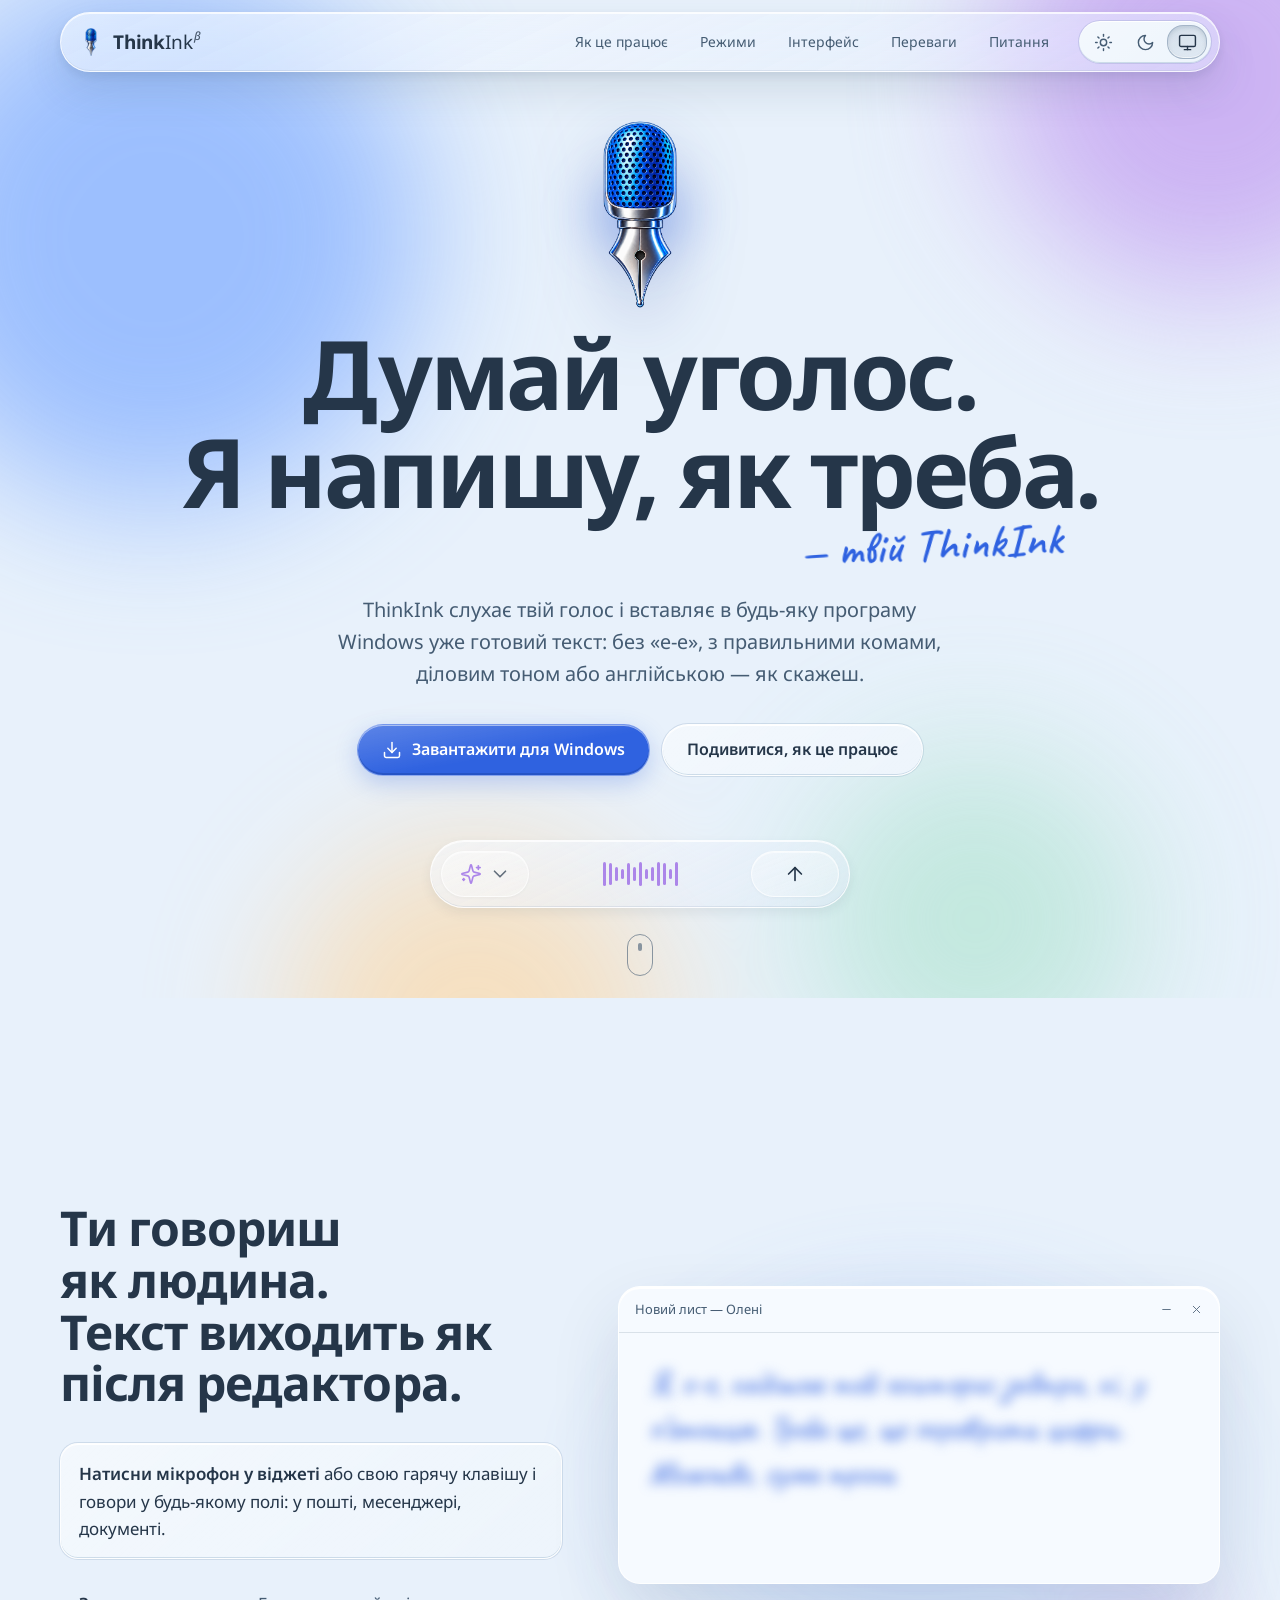
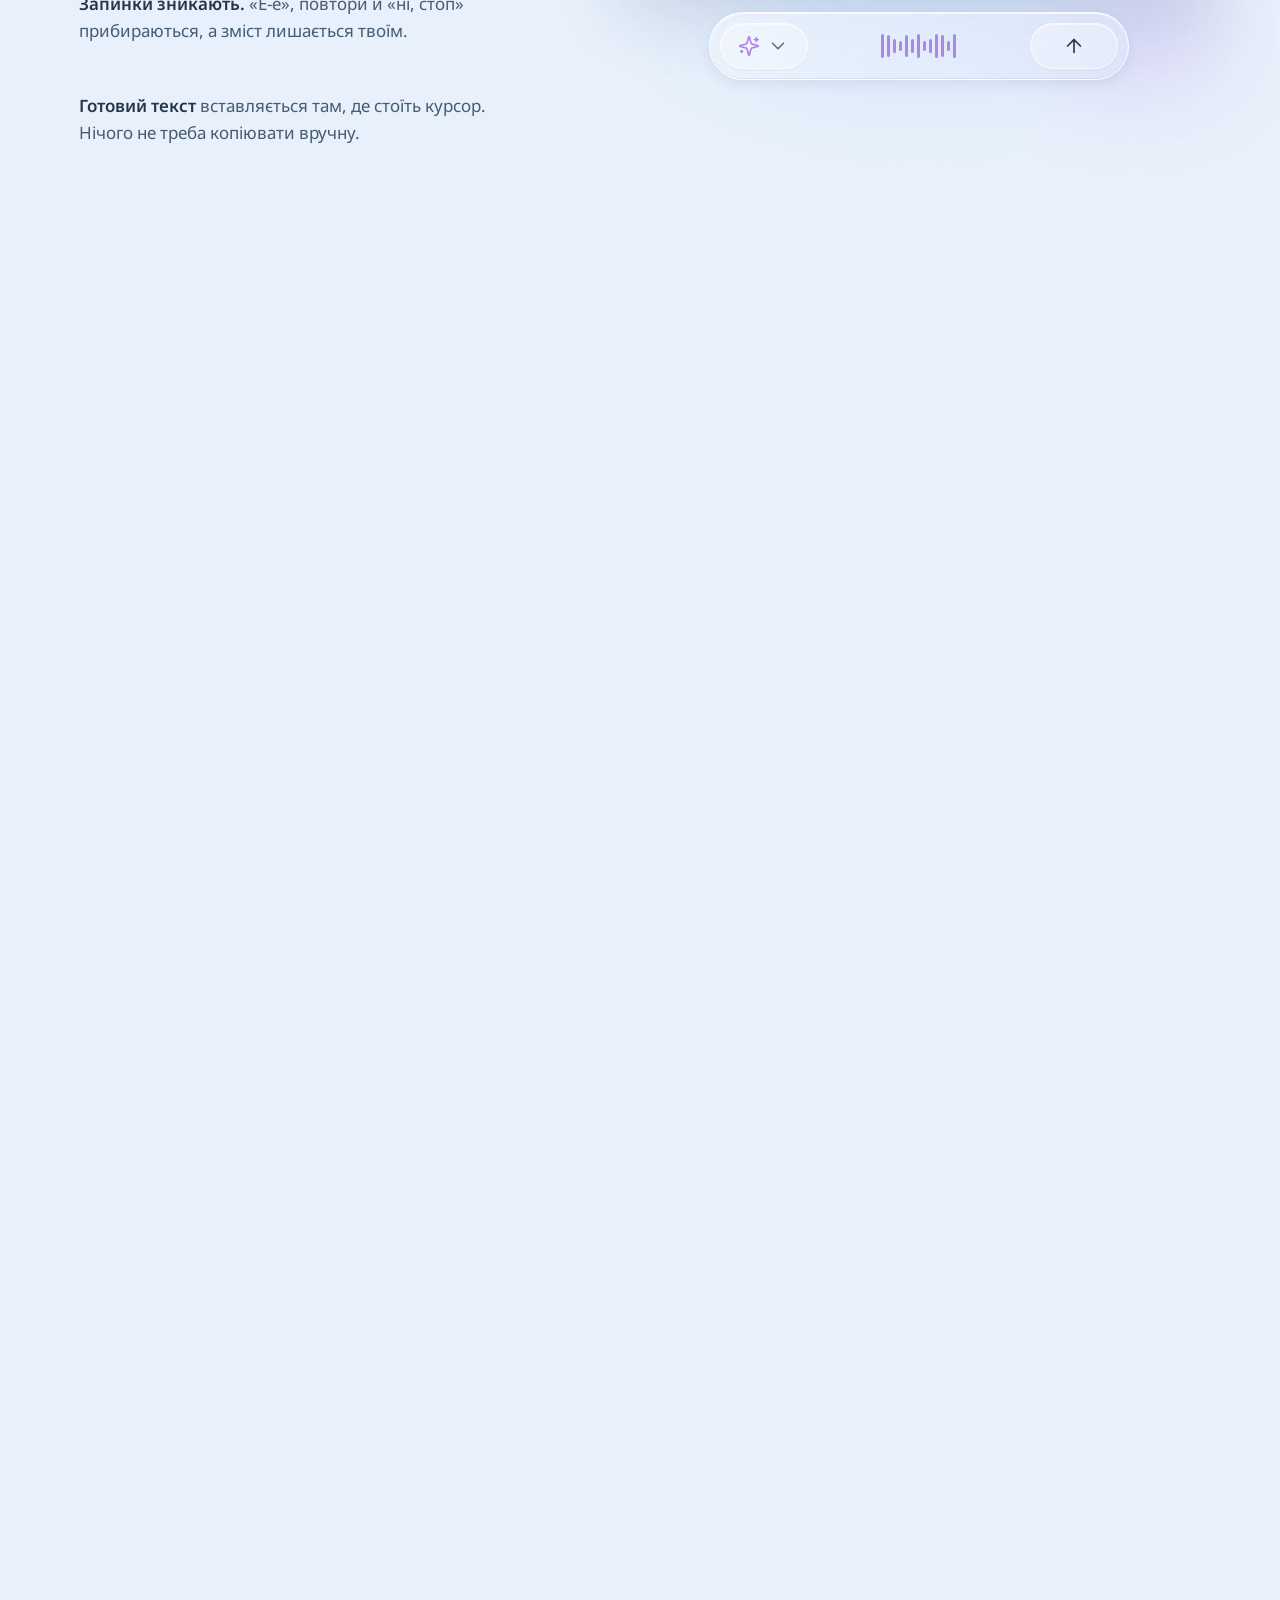
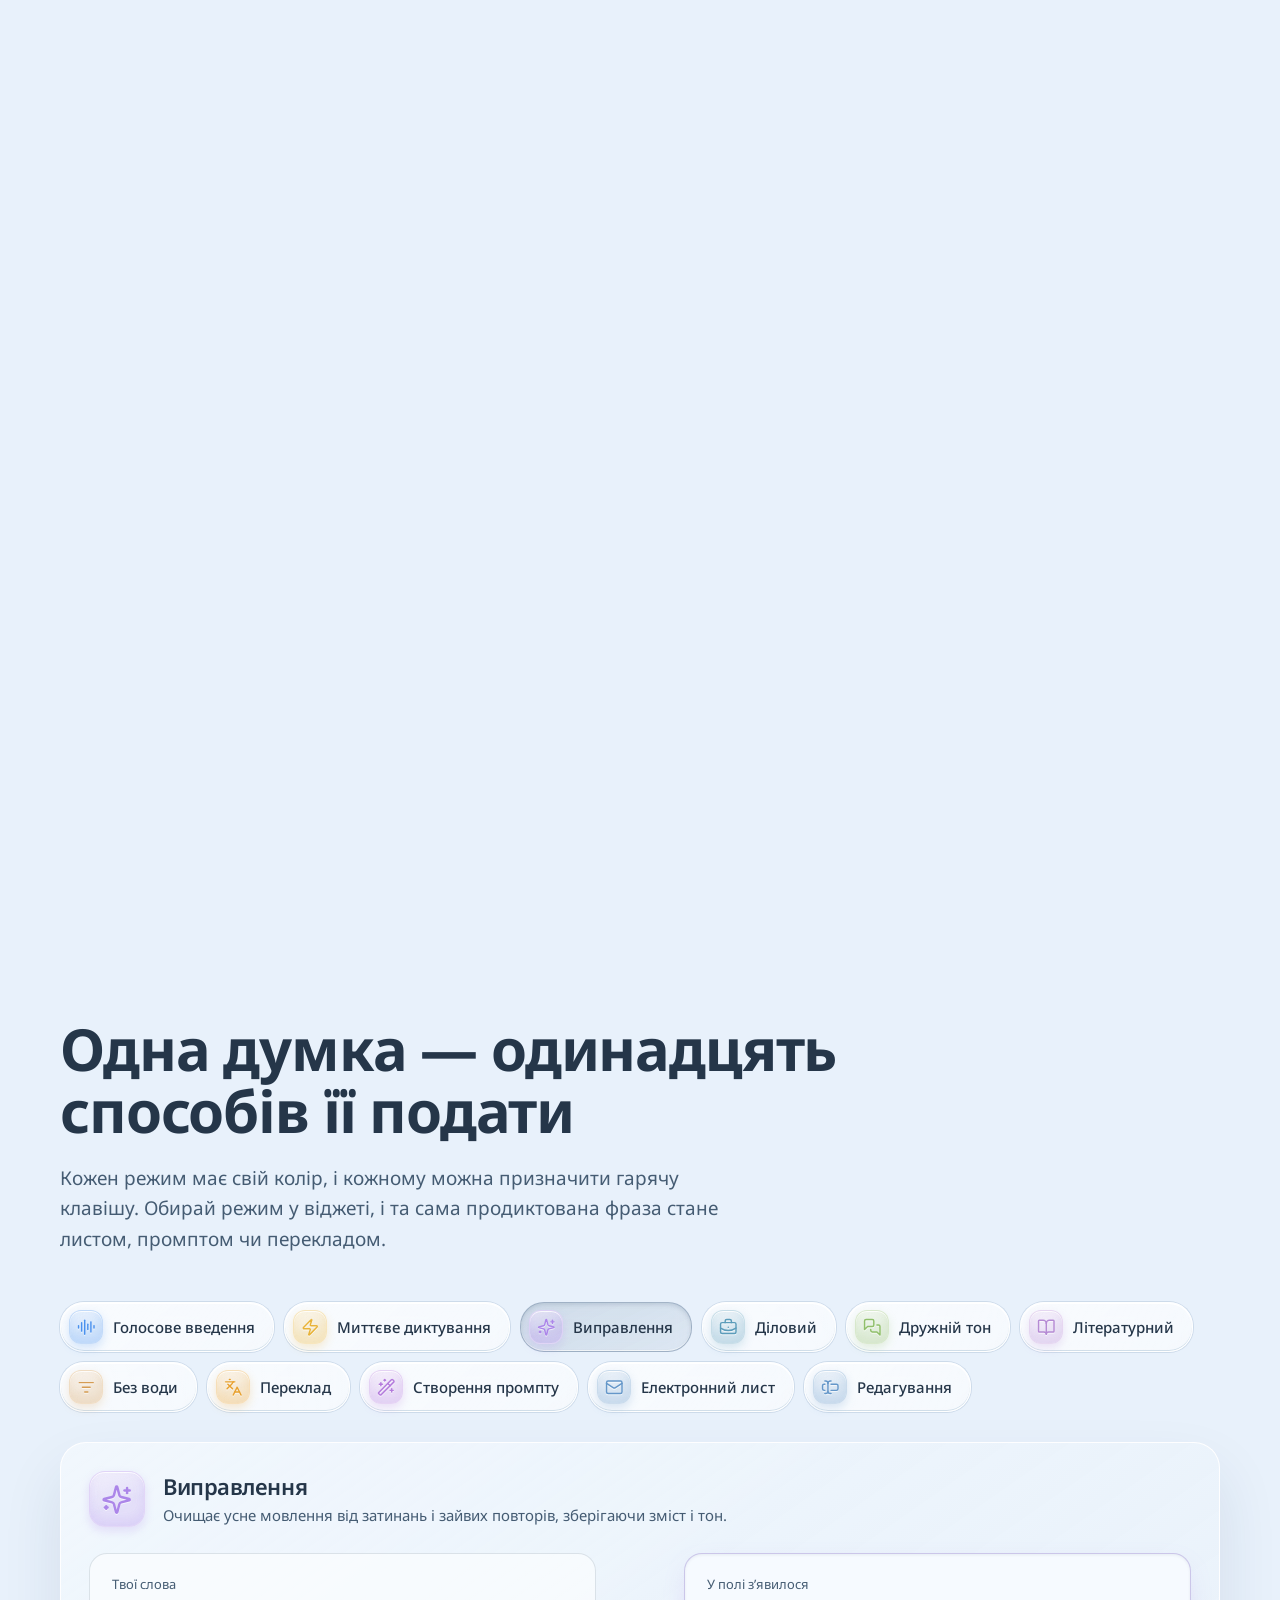
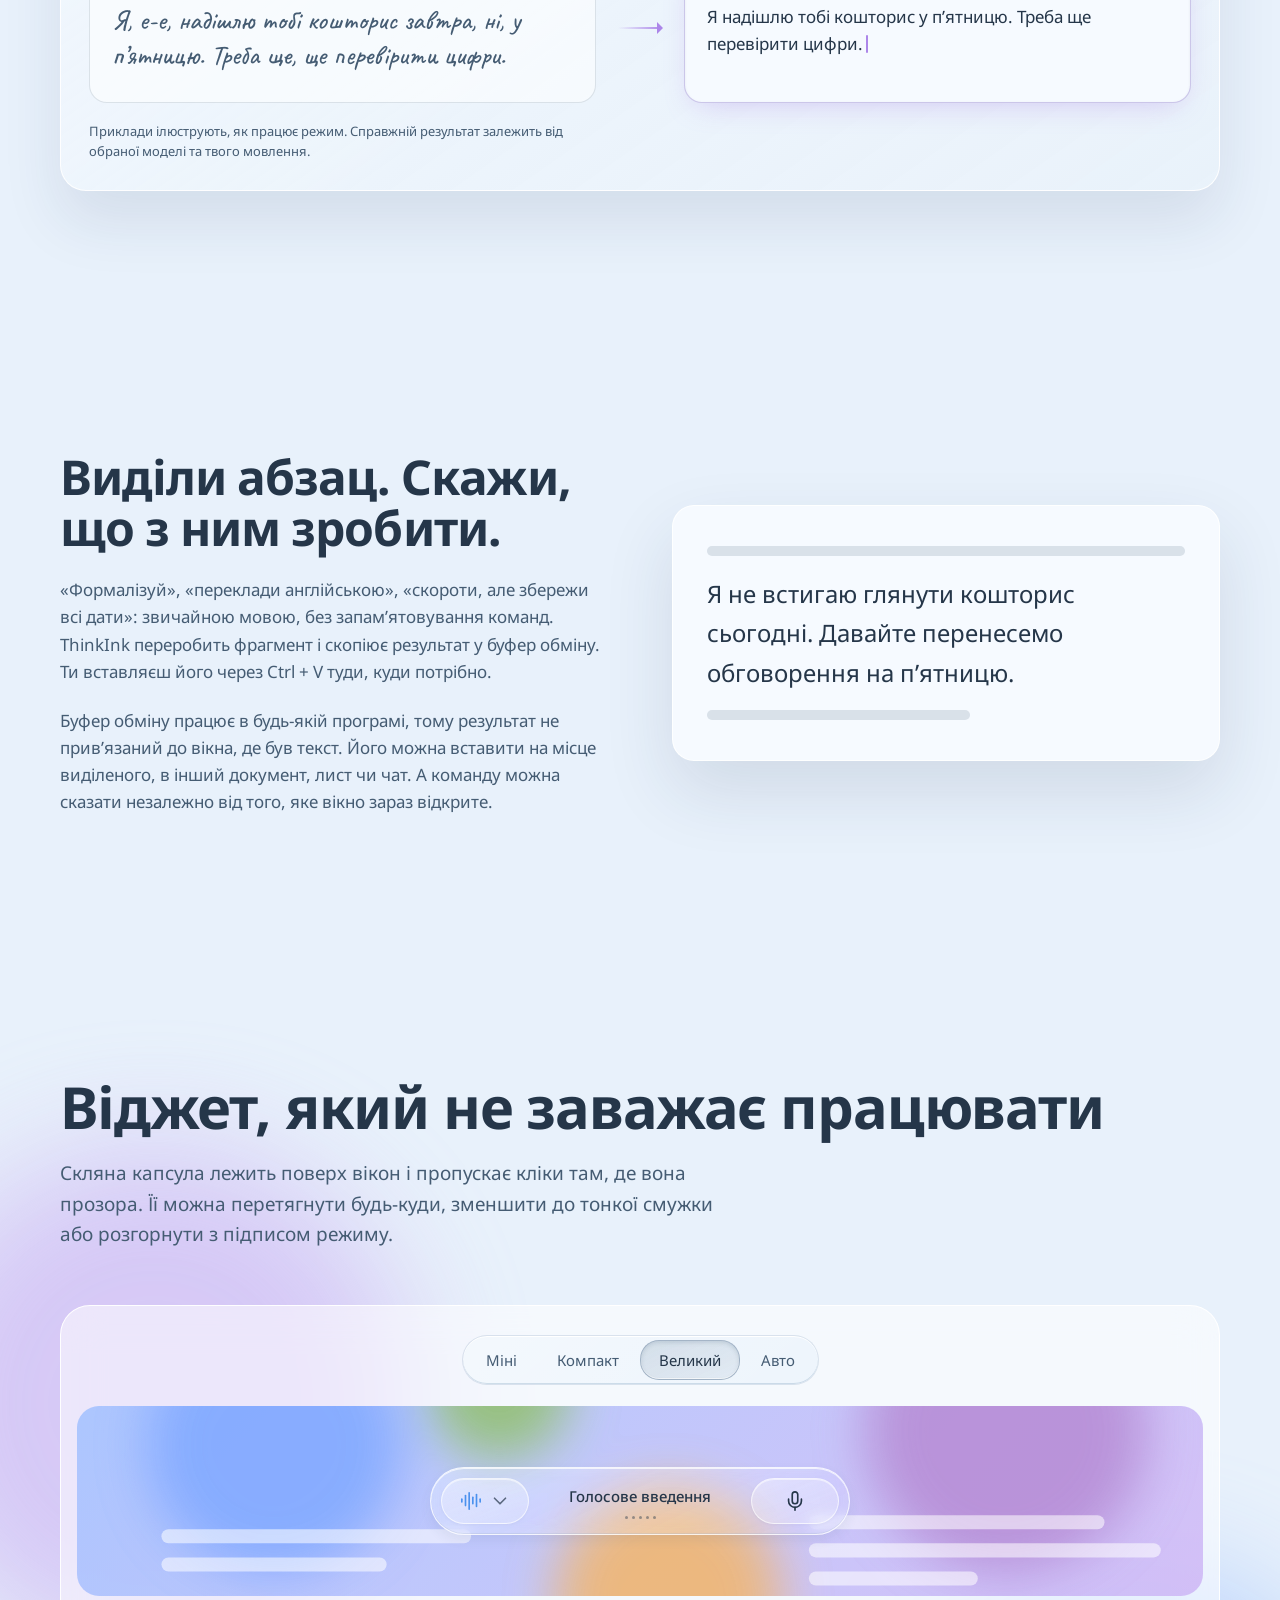
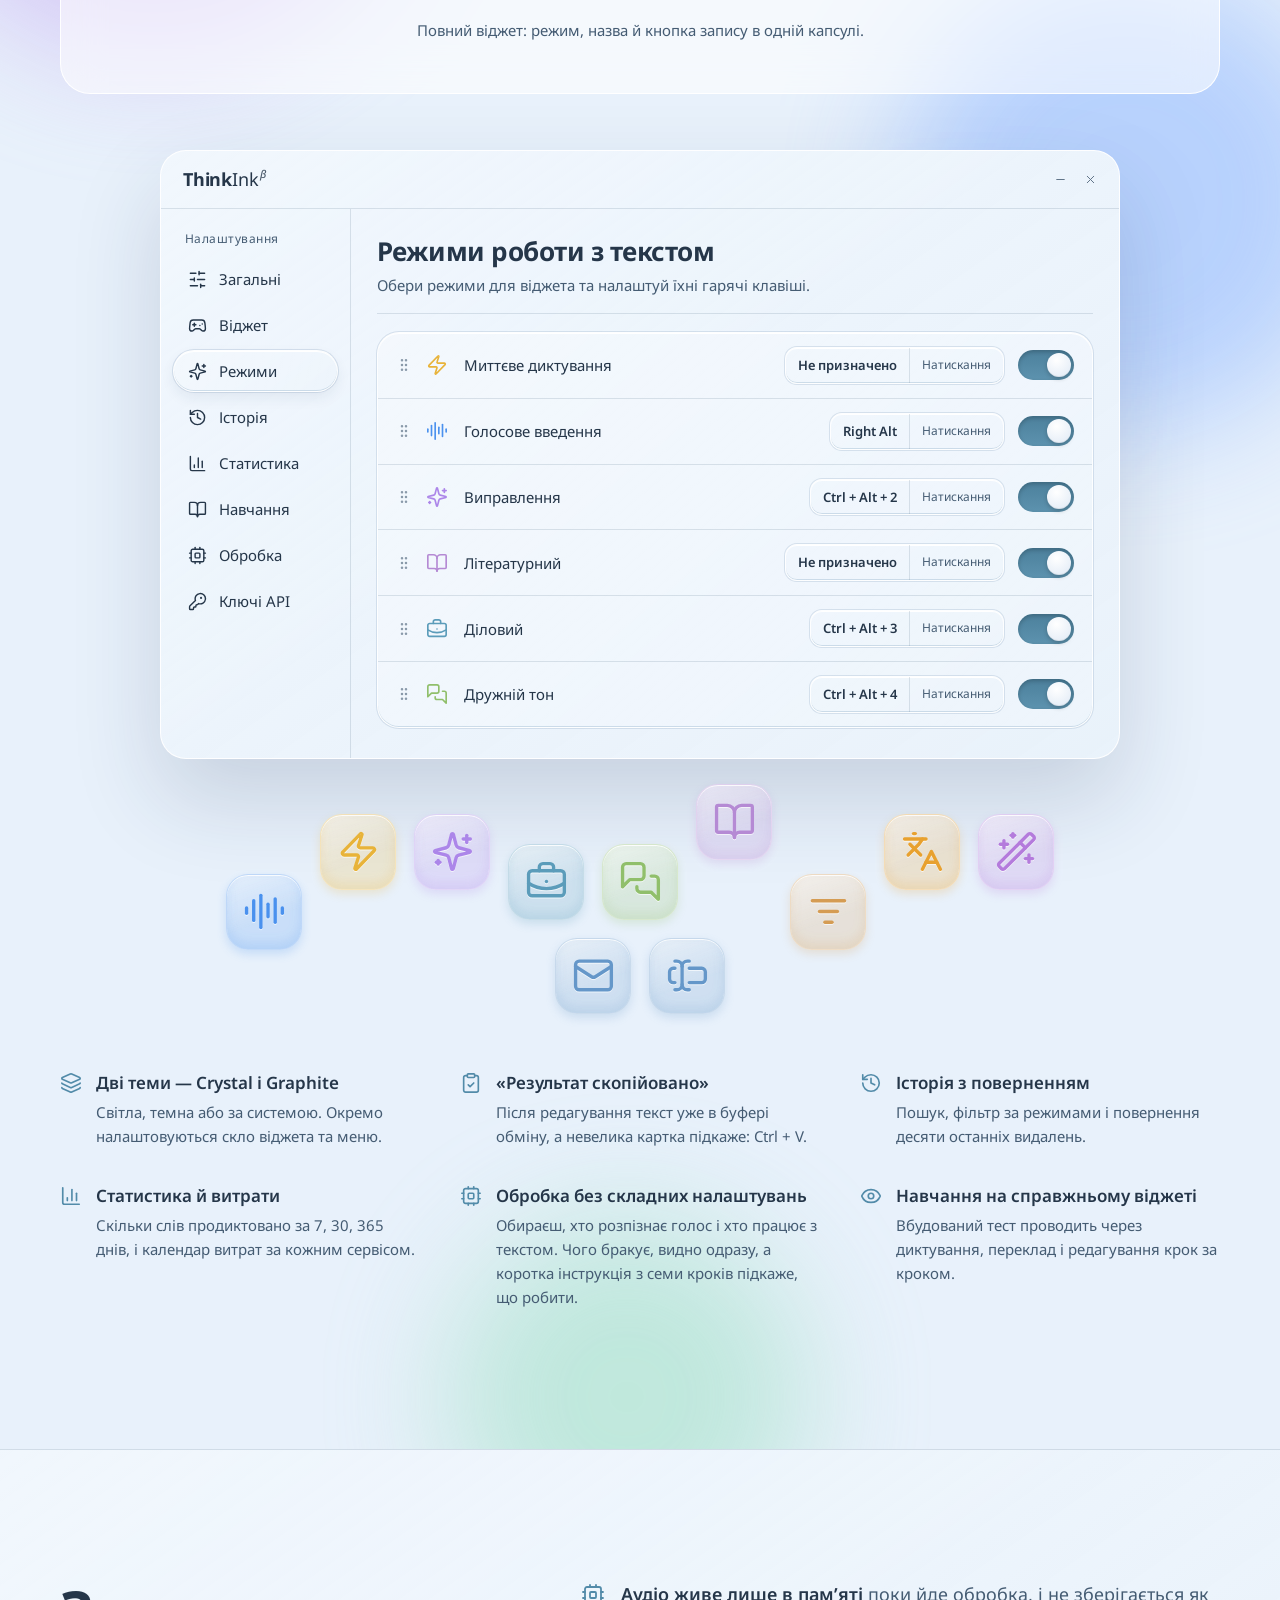
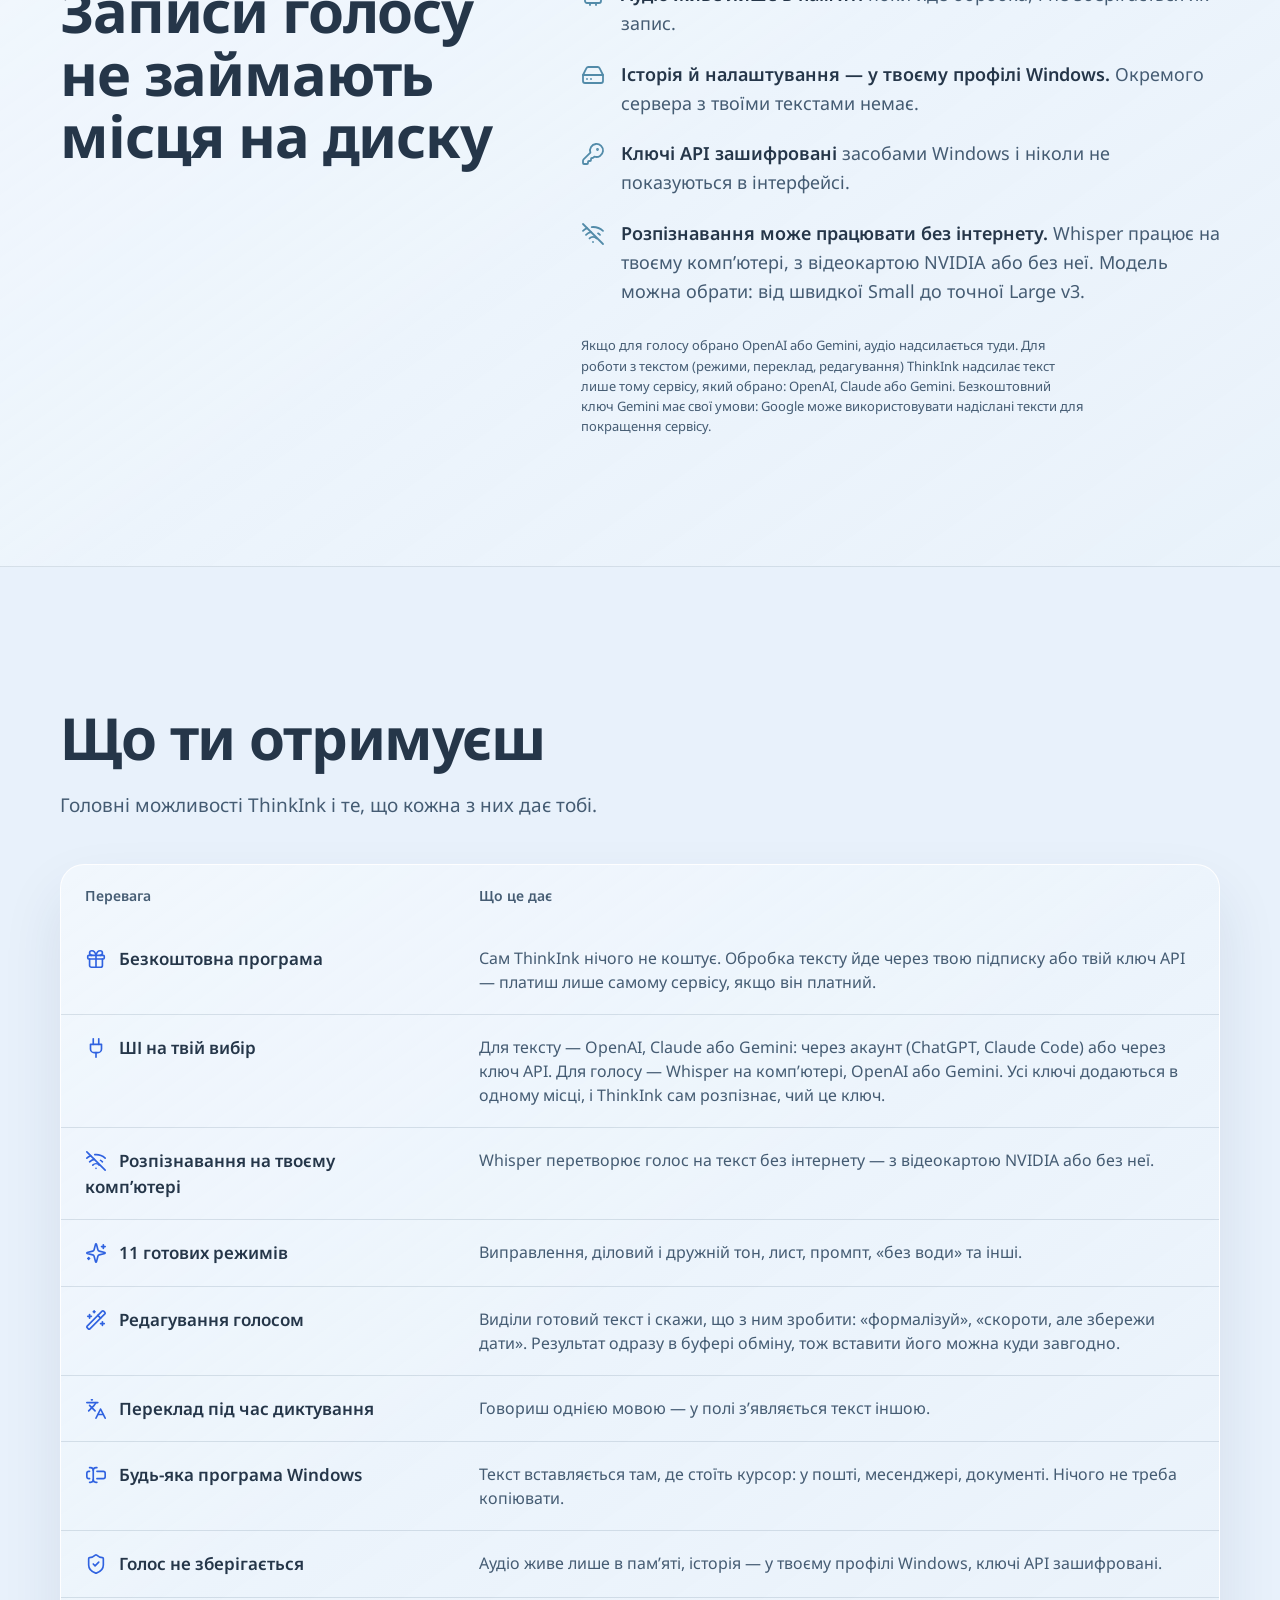
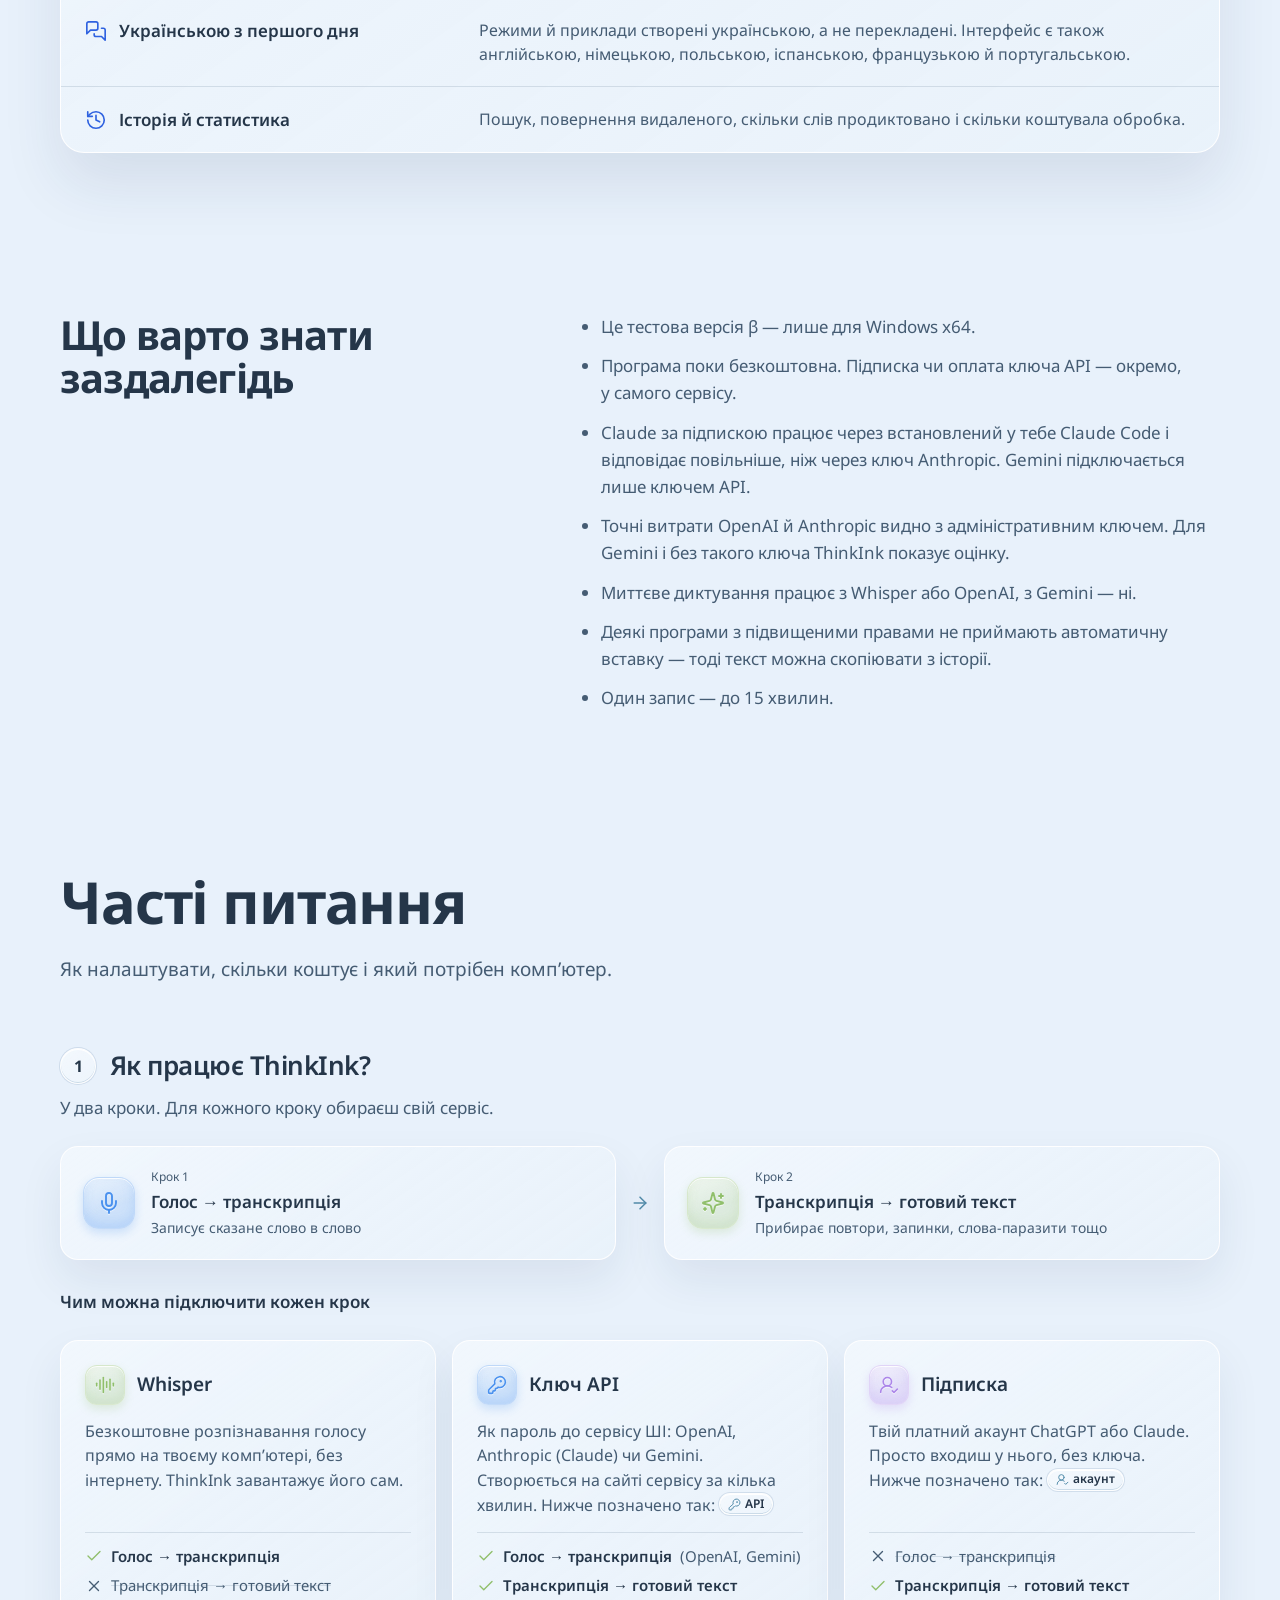
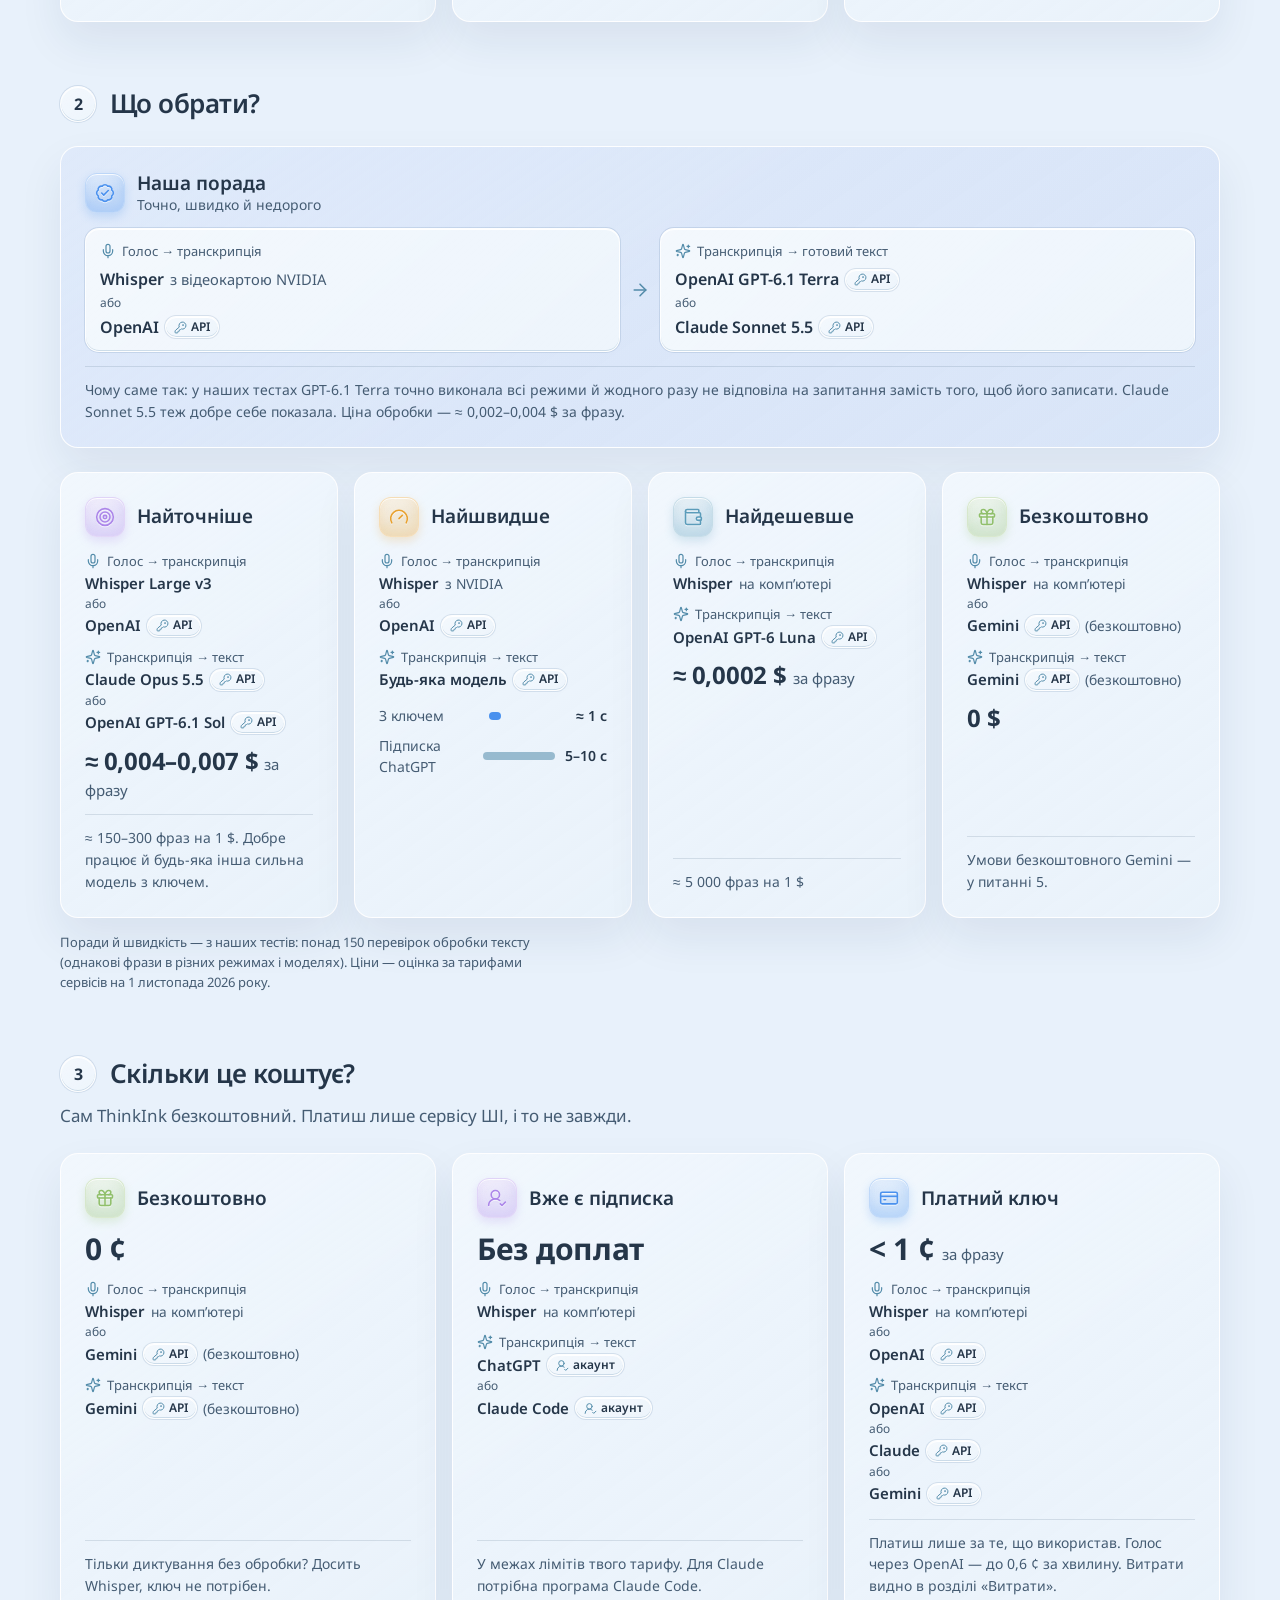
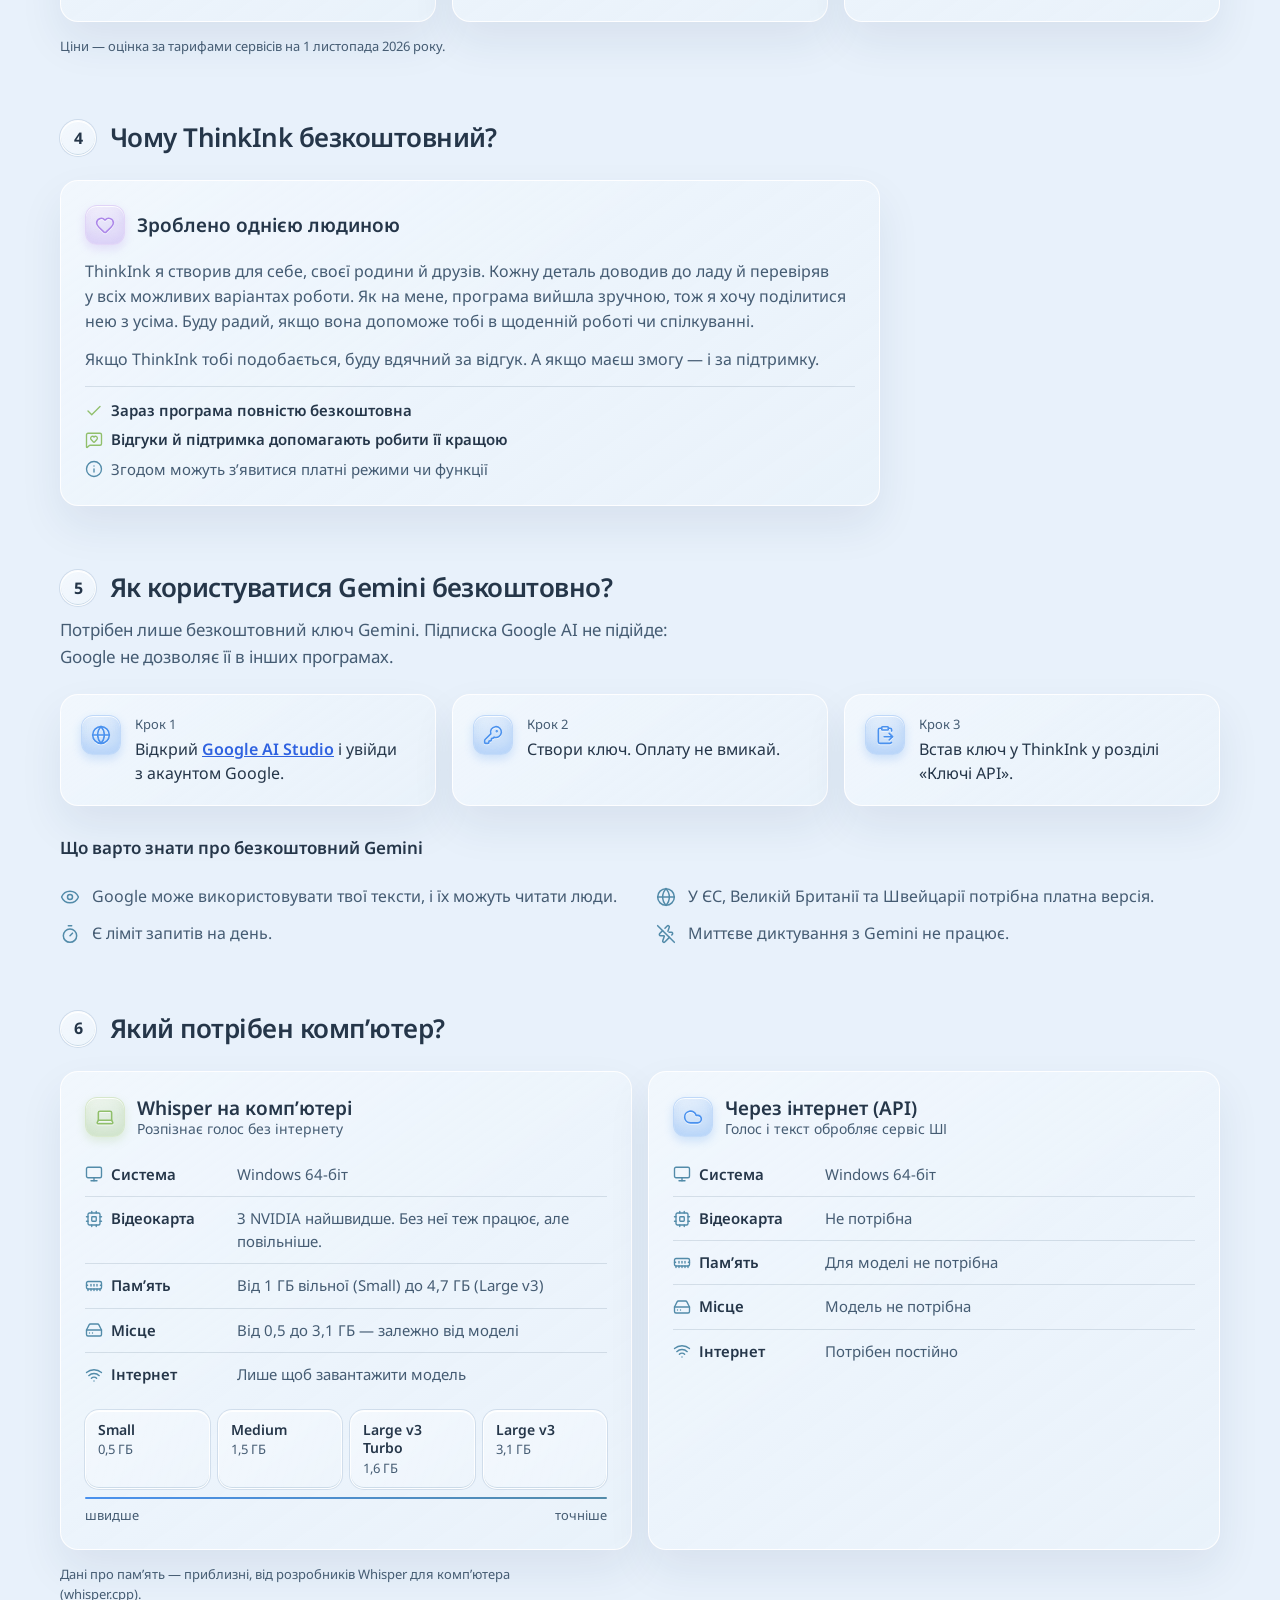
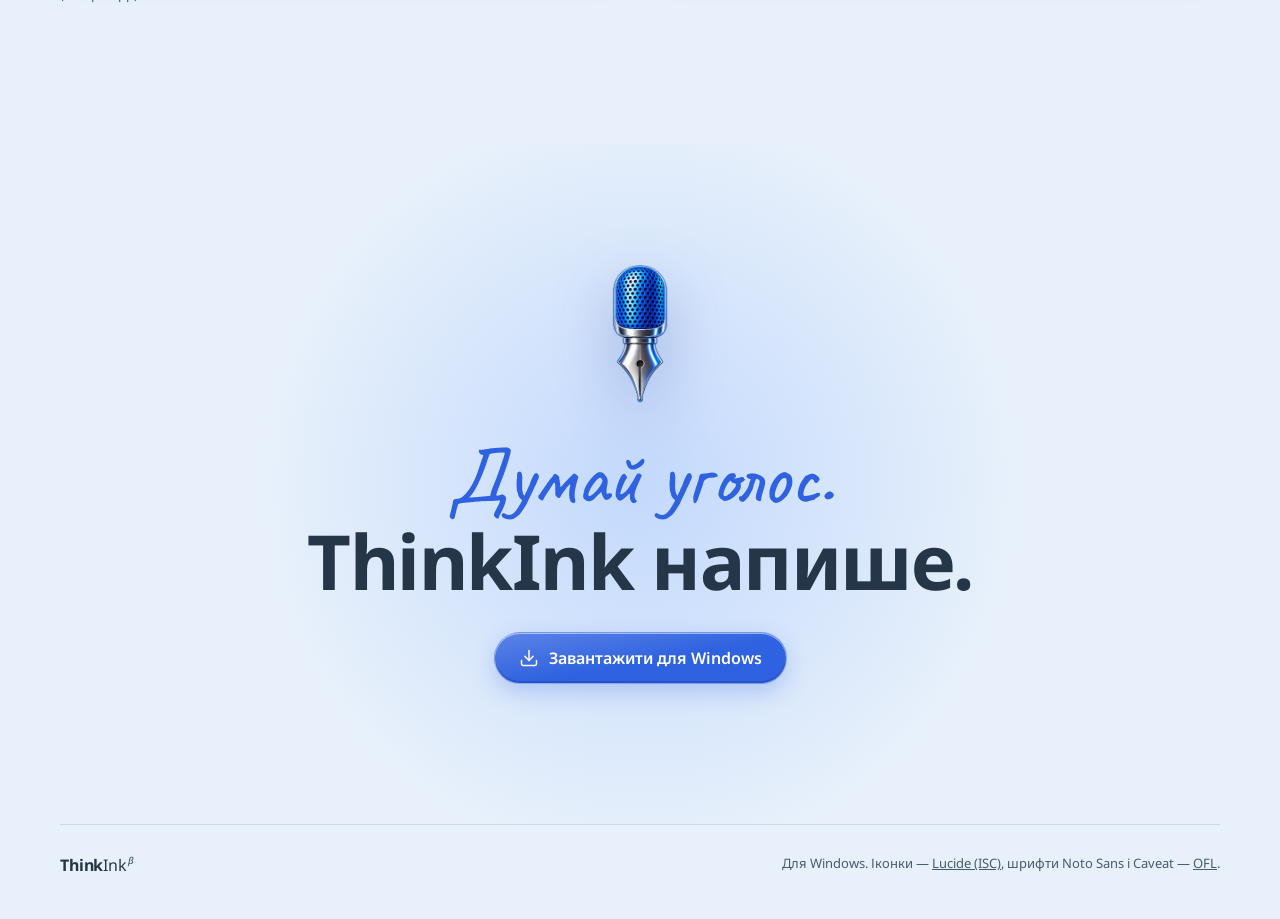
==== commit ec83b0b1: "Site: download button for latest release Co-Authored-By: Claude Opus 5.5 (1M context) <noreply@anthr" ====
--- a/index.html
+++ b/index.html
@@ -52,7 +52,7 @@
     <p class="hero-sign">— твій ThinkInk</p>
     <p class="hero-lead">ThinkInk слухає твій голос і вставляє в будь-яку програму Windows уже готовий текст: без «е-е», з правильними комами, діловим тоном або англійською — як скажеш.</p>
     <div class="hero-actions">
-      <span class="btn btn-primary is-soon" aria-disabled="true"><svg data-icon="mic"></svg>Завантаження скоро</span>
+      <a class="btn btn-primary" href="https://github.com/AndriyGusak/ThinkInk/releases/latest" data-download><svg data-icon="download"></svg>Завантажити для Windows</a>
       <a class="btn" href="#scene">Подивитися, як це працює</a>
     </div>
 
@@ -479,7 +479,7 @@
   <div class="final-inner">
     <img src="assets/brand/thinkink-3d.png" alt="" width="160" height="160" class="final-logo">
     <h2 id="final-title"><span class="hand">Думай уголос.</span> ThinkInk напише.</h2>
-    <span class="btn btn-primary is-soon" aria-disabled="true"><svg data-icon="mic"></svg>Завантаження скоро</span>
+    <a class="btn btn-primary" href="https://github.com/AndriyGusak/ThinkInk/releases/latest" data-download><svg data-icon="download"></svg>Завантажити для Windows</a>
   </div>
 </section>
 
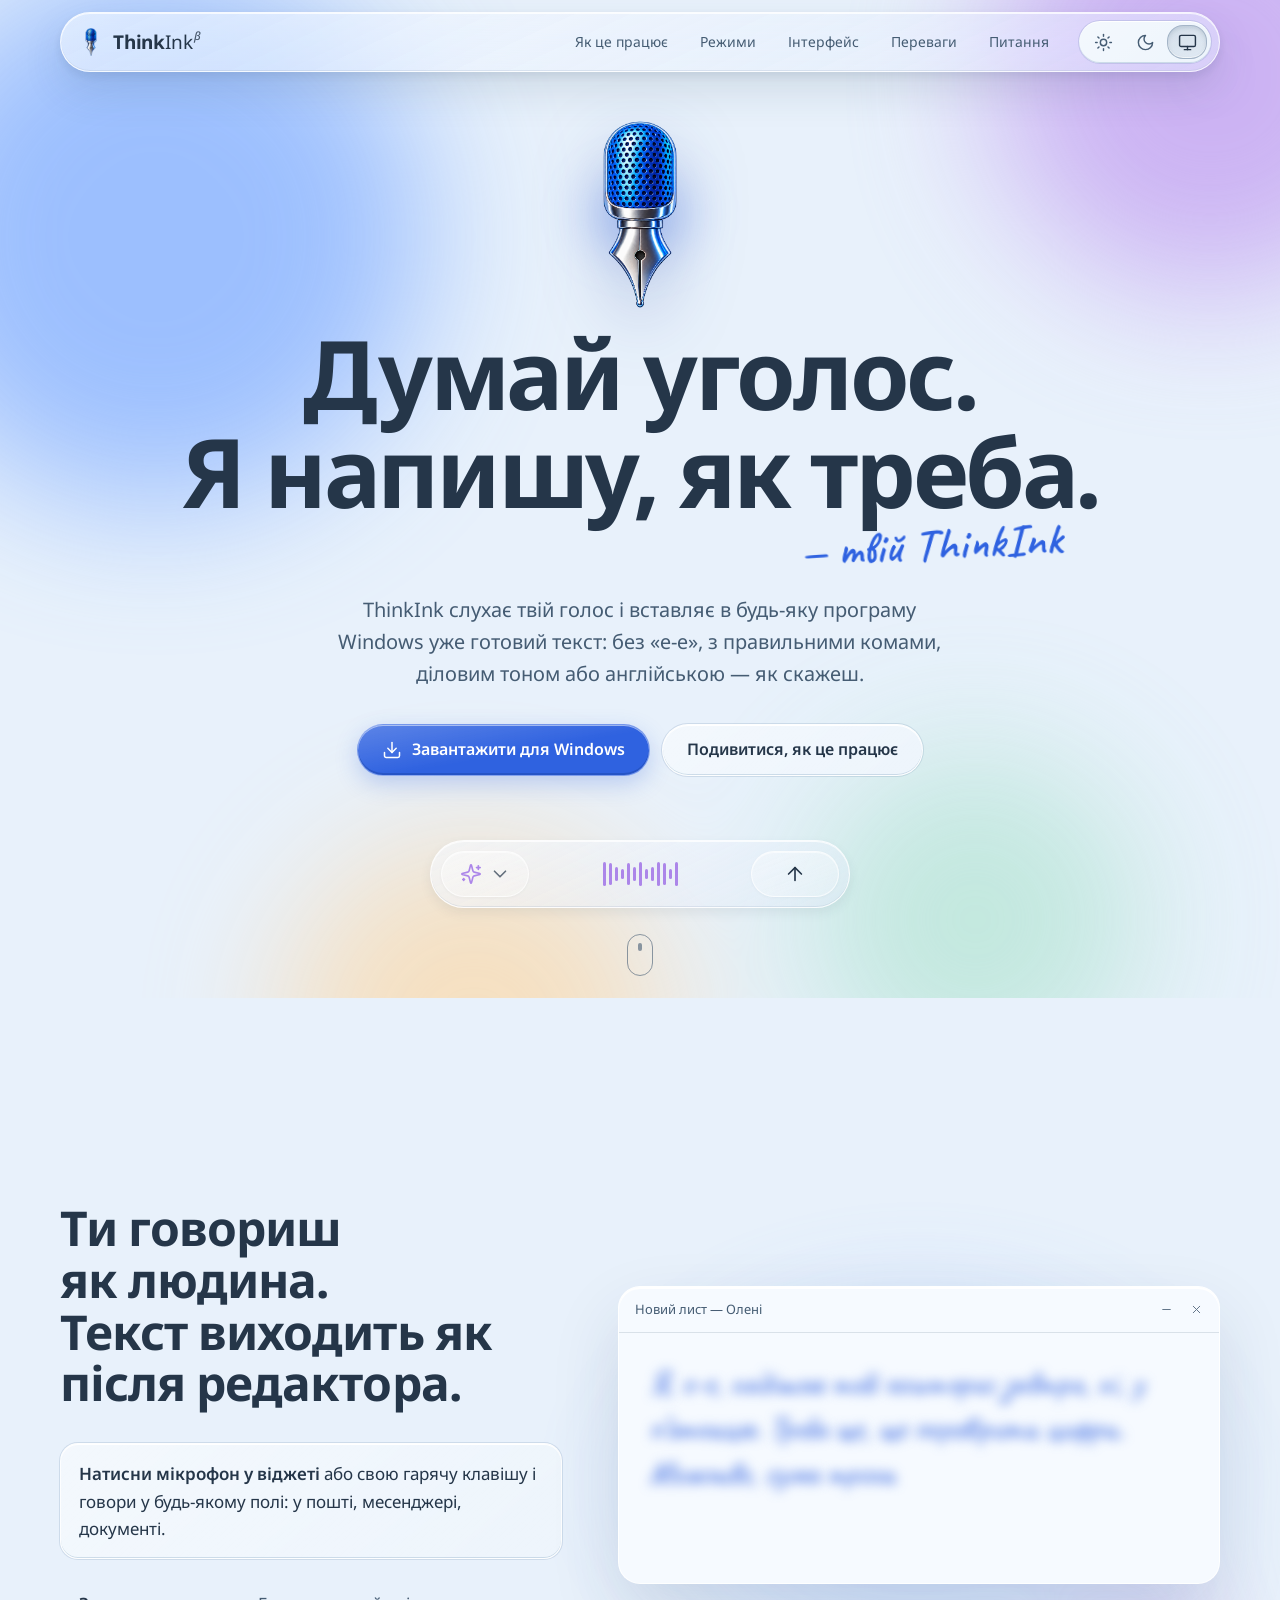
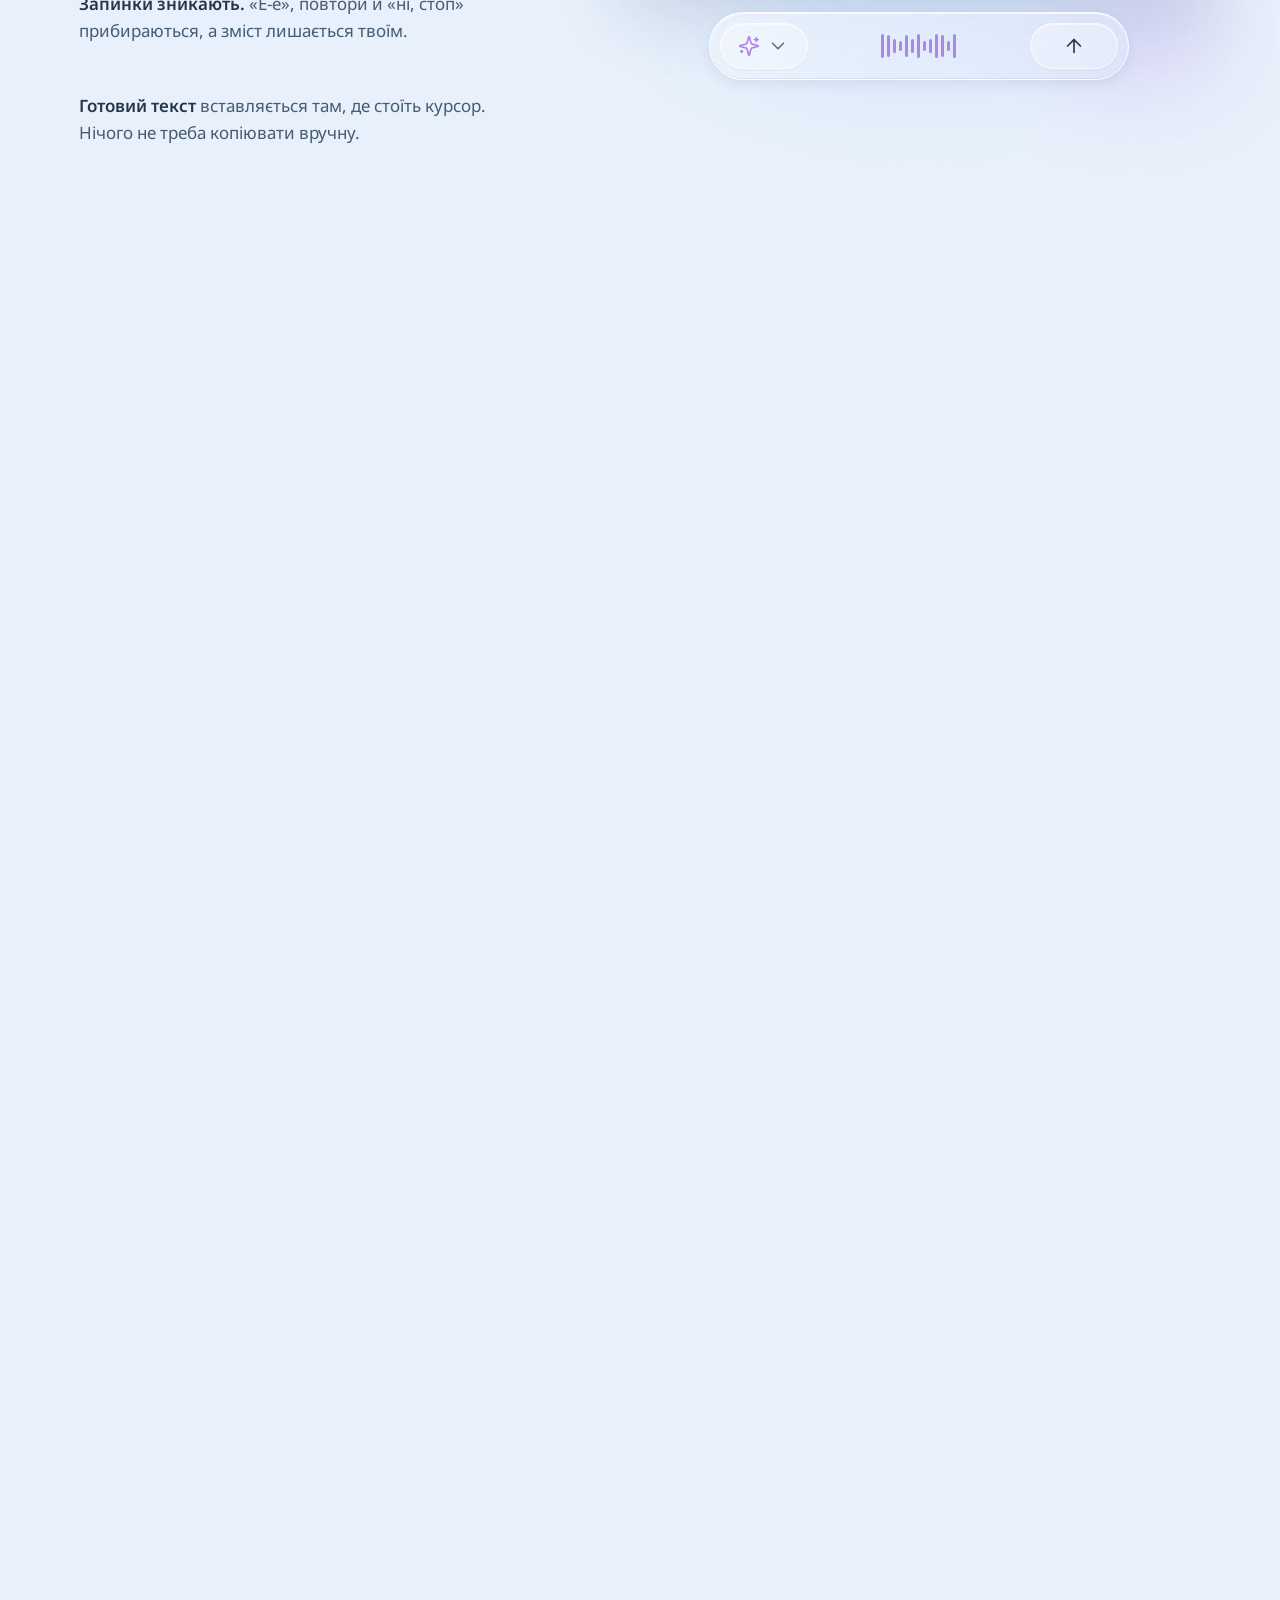
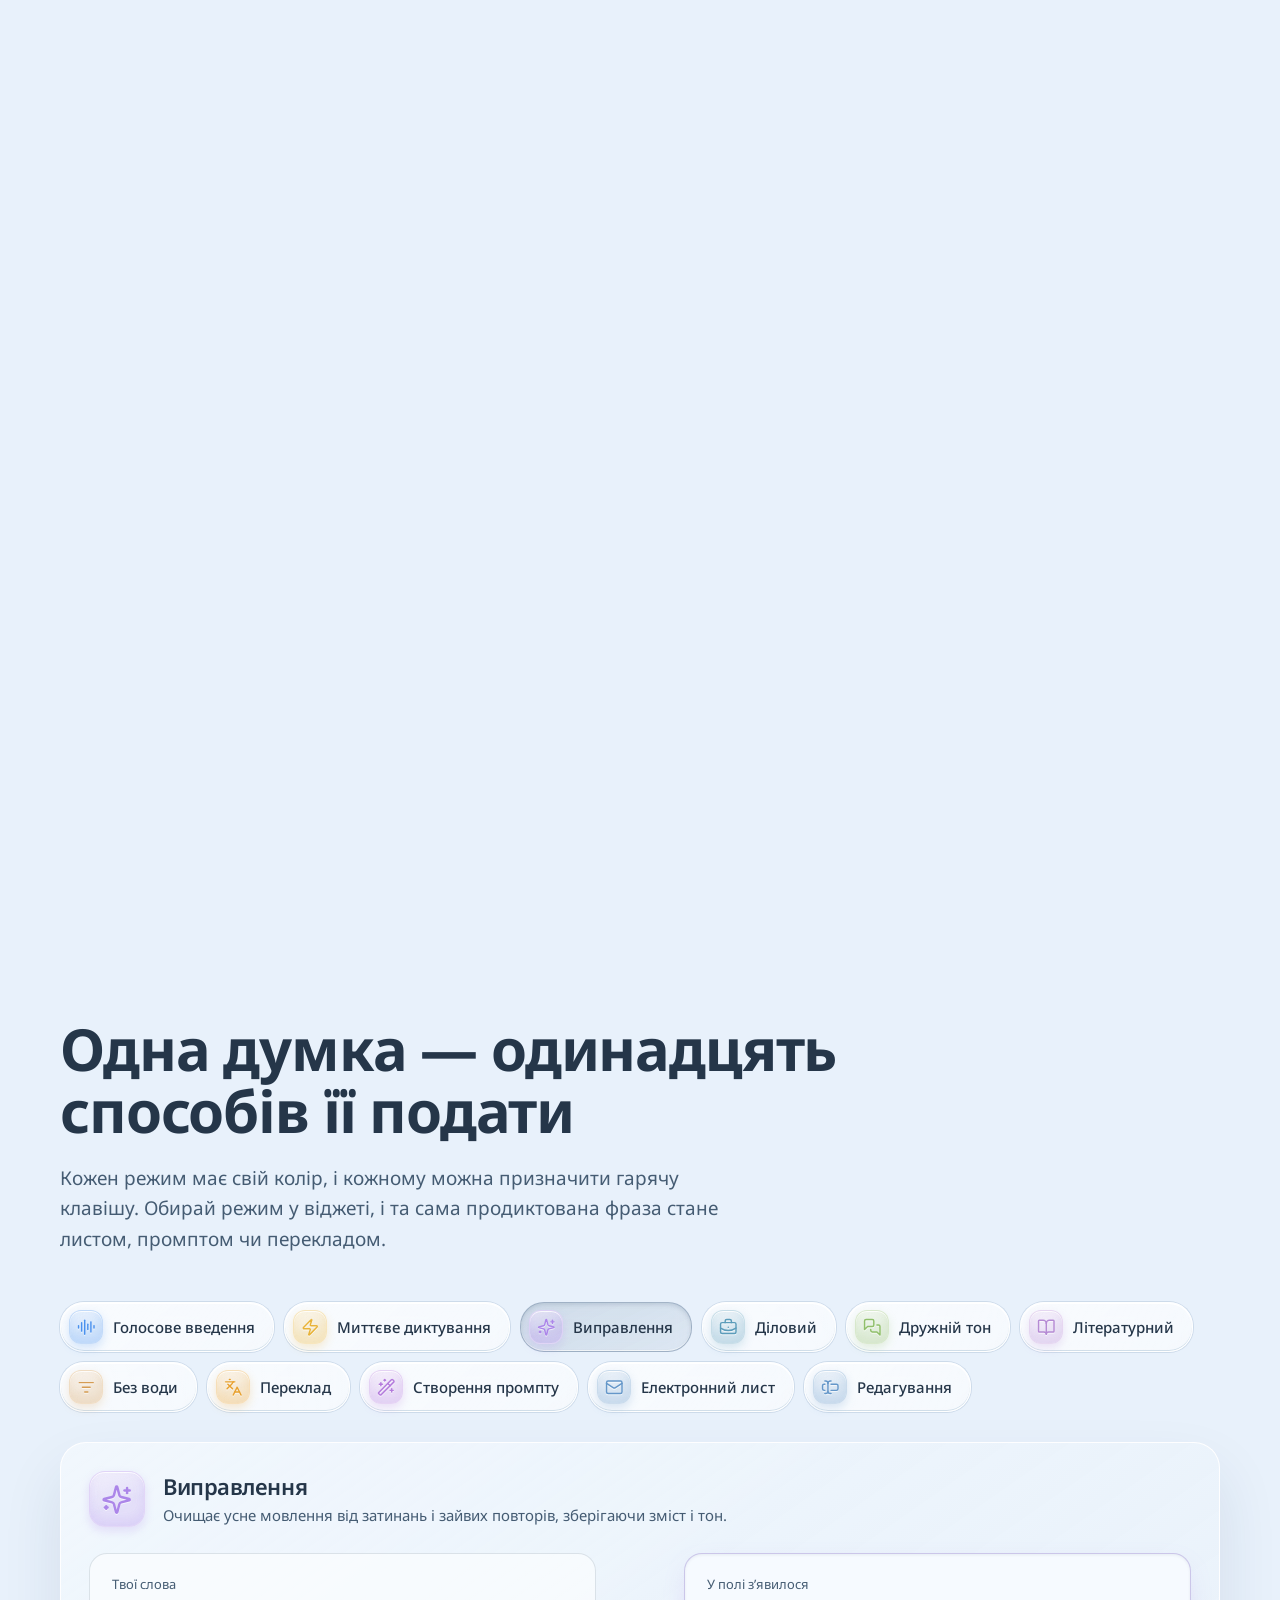
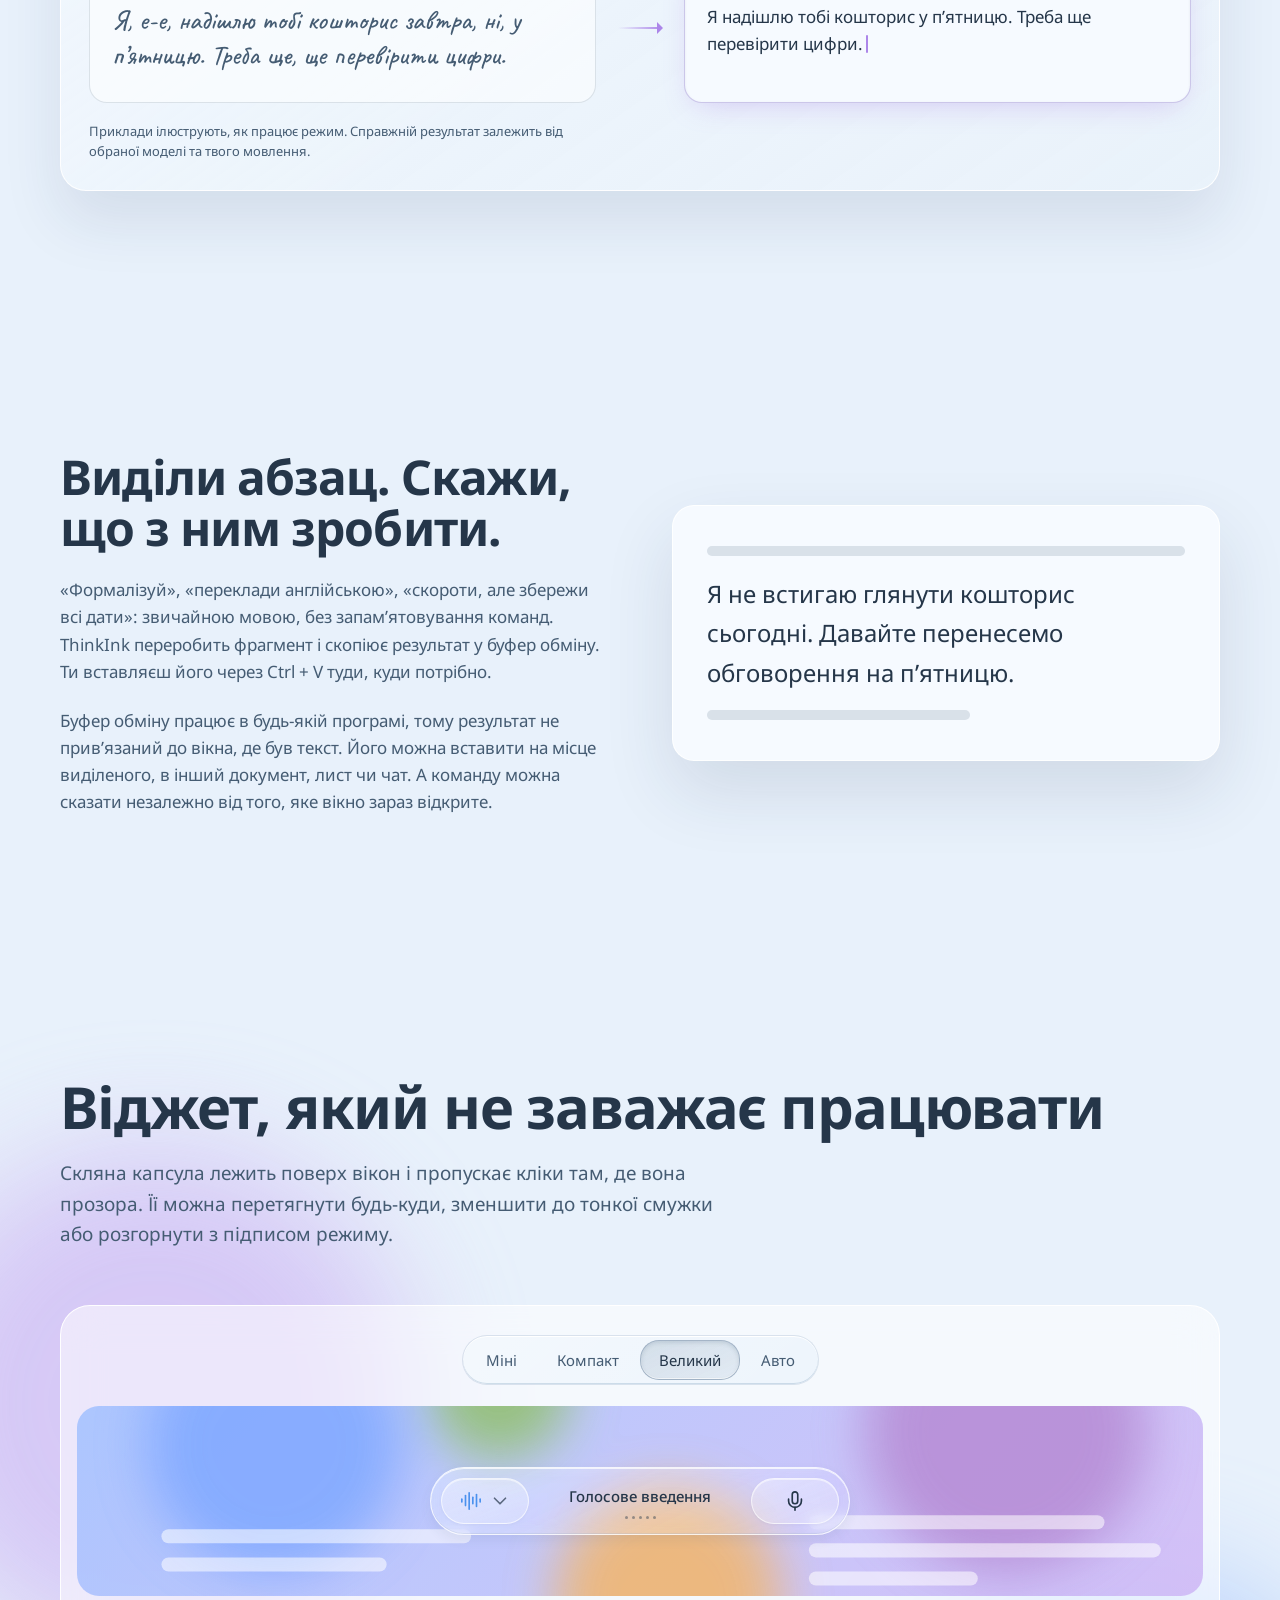
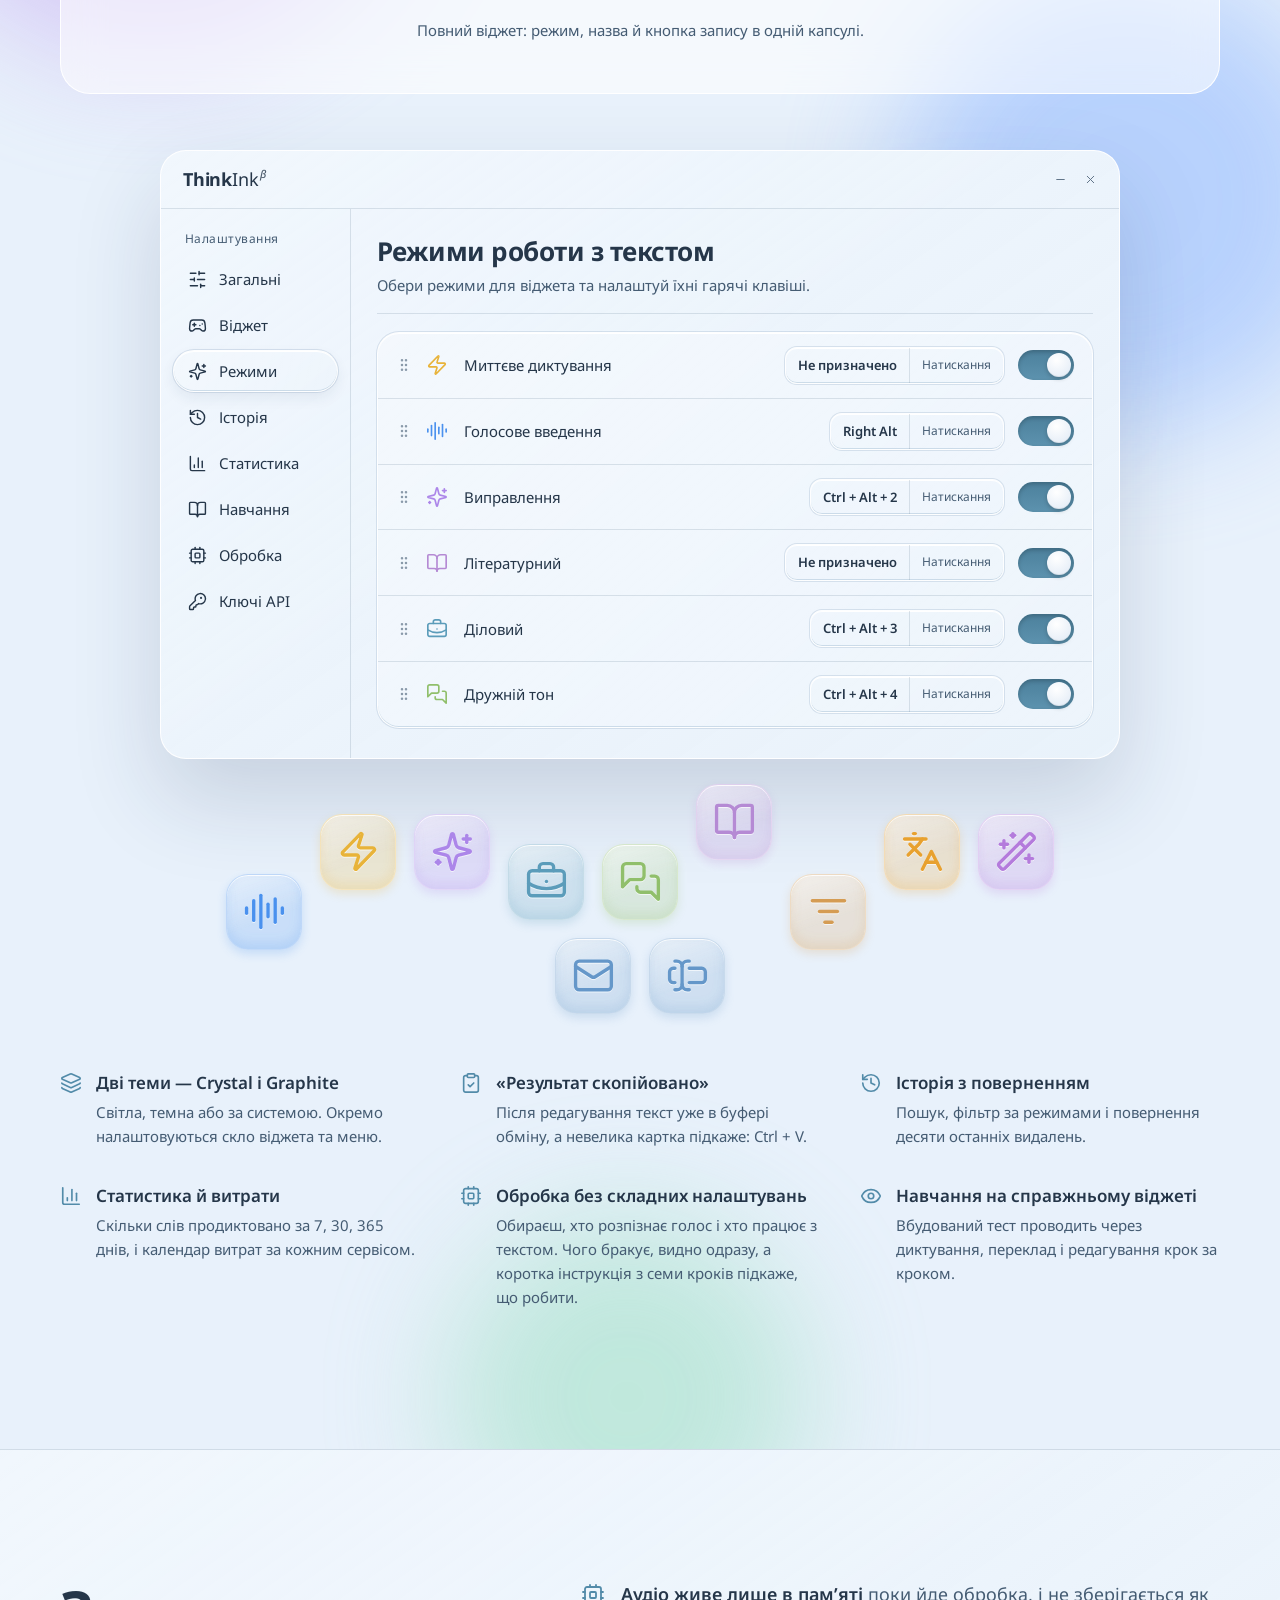
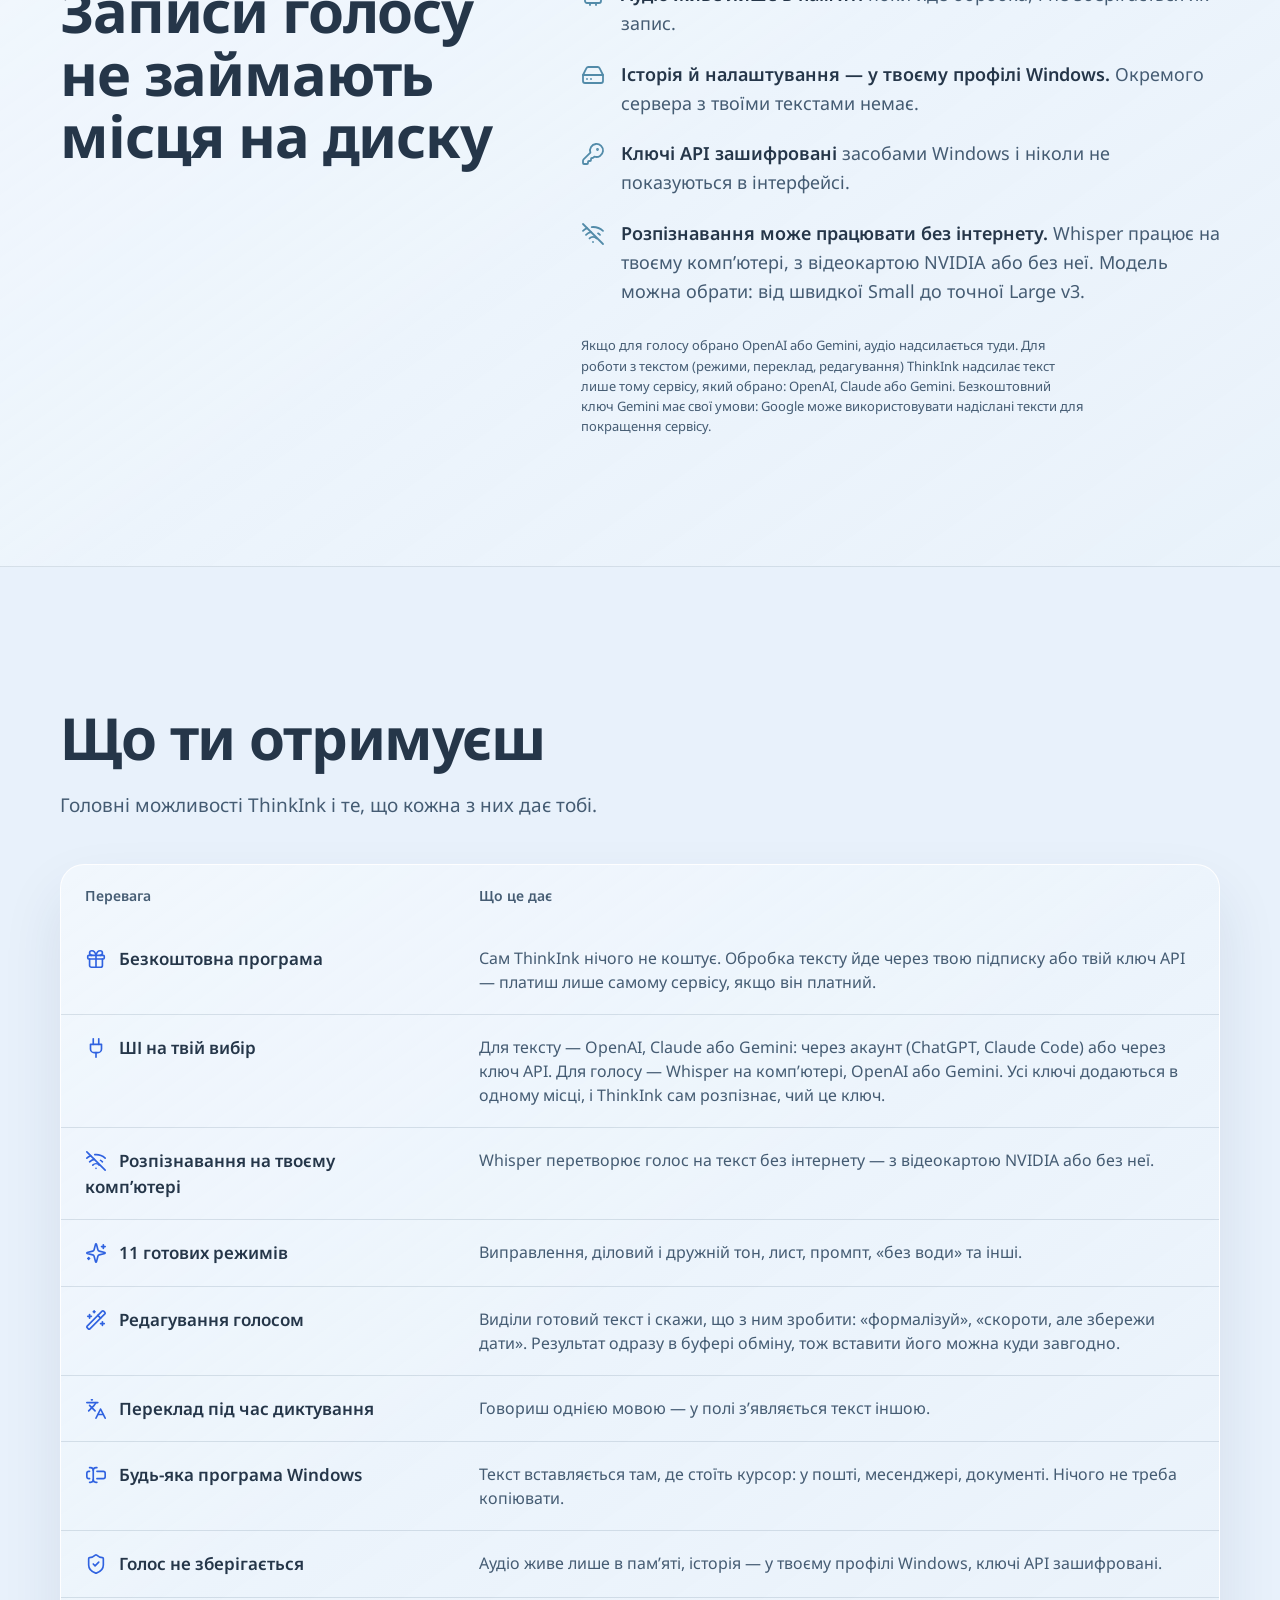
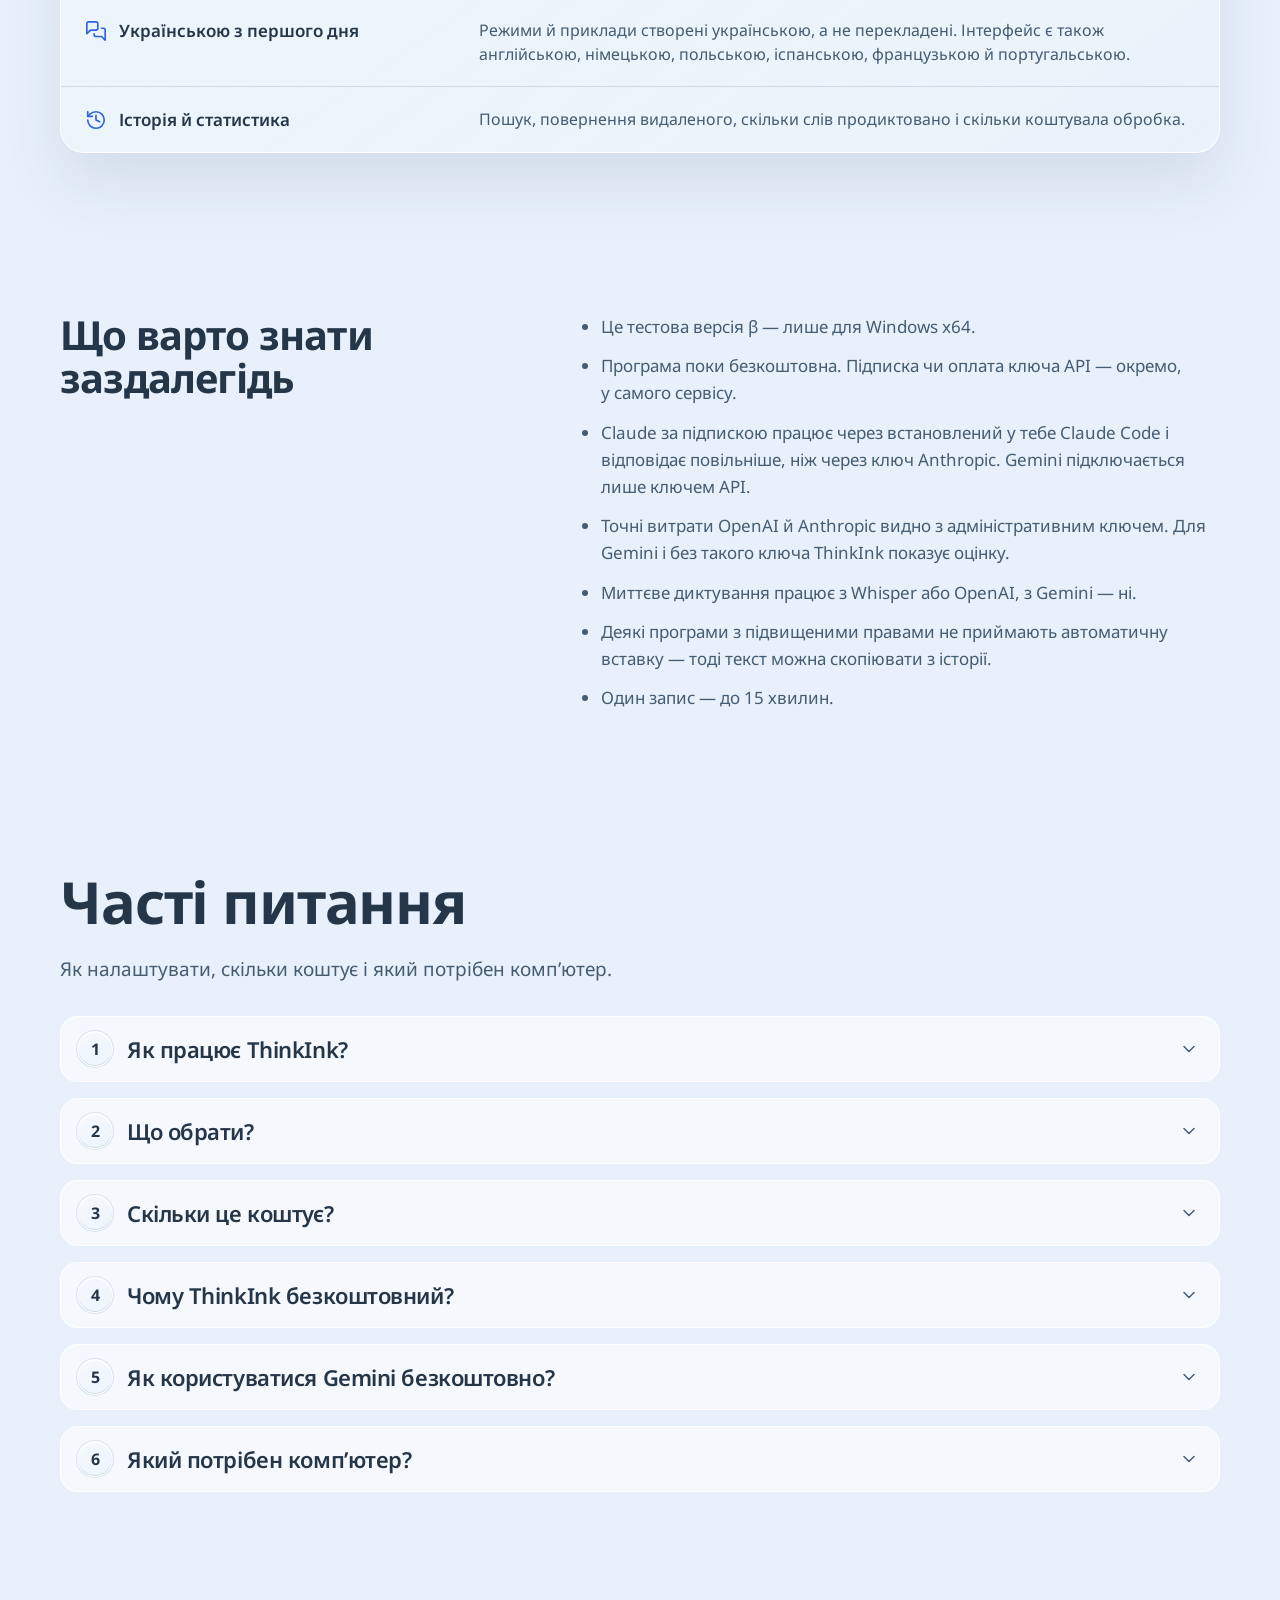
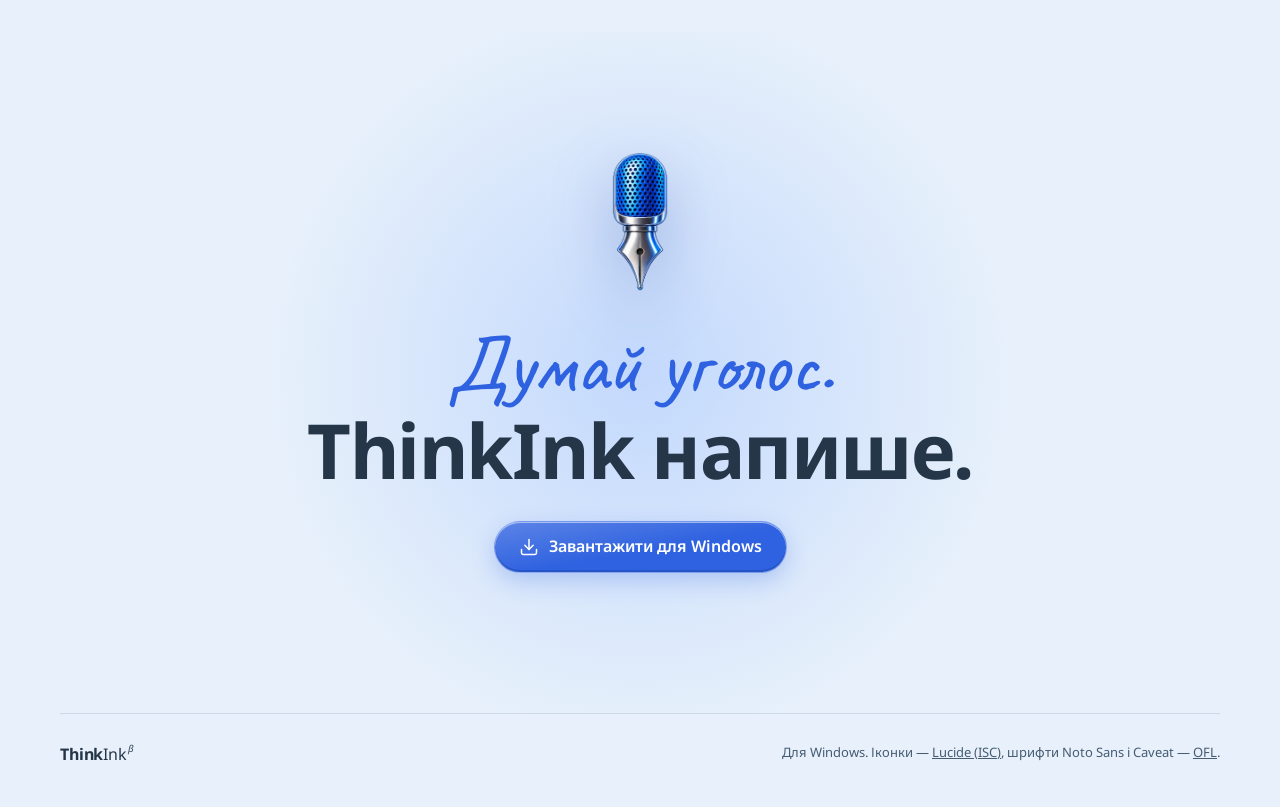
==== commit 4d5af92a: "Сайт: згорнуті часті питання Co-Authored-By: Claude Opus 5.5 (1M context) <noreply@anthropic.com>" ====
--- a/index.html
+++ b/index.html
@@ -276,8 +276,9 @@
     <p class="section-lead">Як налаштувати, скільки коштує і&nbsp;який потрібен комп’ютер.</p>
 
     <!-- 1 -->
-    <article class="faq-q" aria-labelledby="faq-q0">
-      <h3 id="faq-q0"><span class="faq-num">1</span>Як працює ThinkInk?</h3>
+    <details class="faq-q" id="faq-q0">
+      <summary><h3><span class="faq-num">1</span>Як працює ThinkInk?</h3><svg class="faq-chev" data-icon="chevron-down"></svg></summary>
+      <div class="faq-body">
       <p class="faq-q-lead">У&nbsp;два кроки. Для кожного кроку обираєш свій сервіс.</p>
       <div class="flow" aria-label="Голос, потім транскрипція, потім готовий текст">
         <div class="flow-step"><span class="gi" style="--c:#4a91ee"><svg data-icon="mic"></svg></span><span class="flow-text"><small>Крок 1</small><b>Голос → транскрипція</b><span>Записує сказане слово в&nbsp;слово</span></span></div>
@@ -312,11 +313,12 @@
           </ul>
         </div>
       </div>
-    </article>
+    </div></details>
 
     <!-- 1 -->
-    <article class="faq-q" aria-labelledby="faq-q1">
-      <h3 id="faq-q1"><span class="faq-num">2</span>Що обрати?</h3>
+    <details class="faq-q" id="faq-q1">
+      <summary><h3><span class="faq-num">2</span>Що обрати?</h3><svg class="faq-chev" data-icon="chevron-down"></svg></summary>
+      <div class="faq-body">
 
       <div class="faq-card faq-pick">
         <div class="fc-head"><span class="gi" style="--c:#4a91ee"><svg data-icon="badge-check"></svg></span><b>Наша порада<small>Точно, швидко й недорого</small></b></div>
@@ -369,11 +371,12 @@
         </div>
       </div>
       <p class="fine">Поради й&nbsp;швидкість — з&nbsp;наших тестів: понад 150 перевірок обробки тексту (однакові фрази в&nbsp;різних режимах і&nbsp;моделях). Ціни — оцінка за тарифами сервісів на 1&nbsp;листопада 2026 року.</p>
-    </article>
+    </div></details>
 
     <!-- 2 -->
-    <article class="faq-q" aria-labelledby="faq-q2">
-      <h3 id="faq-q2"><span class="faq-num">3</span>Скільки це коштує?</h3>
+    <details class="faq-q" id="faq-q2">
+      <summary><h3><span class="faq-num">3</span>Скільки це коштує?</h3><svg class="faq-chev" data-icon="chevron-down"></svg></summary>
+      <div class="faq-body">
       <p class="faq-q-lead">Сам ThinkInk безкоштовний. Платиш лише сервісу ШІ, і&nbsp;то не завжди.</p>
       <div class="faq-cards cols-3">
         <div class="faq-card">
@@ -405,11 +408,12 @@
         </div>
       </div>
       <p class="fine">Ціни — оцінка за тарифами сервісів на 1&nbsp;листопада 2026 року.</p>
-    </article>
+    </div></details>
 
     <!-- 4: чому безкоштовно -->
-    <article class="faq-q" aria-labelledby="faq-qfree">
-      <h3 id="faq-qfree"><span class="faq-num">4</span>Чому ThinkInk безкоштовний?</h3>
+    <details class="faq-q" id="faq-qfree">
+      <summary><h3><span class="faq-num">4</span>Чому ThinkInk безкоштовний?</h3><svg class="faq-chev" data-icon="chevron-down"></svg></summary>
+      <div class="faq-body">
       <div class="faq-card faq-story">
         <div class="fc-head"><span class="gi" style="--c:#ac86e9"><svg data-icon="heart"></svg></span><b>Зроблено однією людиною</b></div>
         <p>ThinkInk я створив для себе, своєї родини й&nbsp;друзів. Кожну деталь доводив до ладу й&nbsp;перевіряв у&nbsp;всіх можливих варіантах роботи. Як на мене, програма вийшла зручною, тож я хочу поділитися нею з&nbsp;усіма. Буду радий, якщо вона допоможе тобі в&nbsp;щоденній роботі чи спілкуванні.</p>
@@ -420,11 +424,12 @@
           <li><svg data-icon="info"></svg>Згодом можуть з’явитися платні режими чи функції</li>
         </ul>
       </div>
-    </article>
+    </div></details>
 
     <!-- 3 -->
-    <article class="faq-q" aria-labelledby="faq-q3">
-      <h3 id="faq-q3"><span class="faq-num">5</span>Як користуватися Gemini безкоштовно?</h3>
+    <details class="faq-q" id="faq-q3">
+      <summary><h3><span class="faq-num">5</span>Як користуватися Gemini безкоштовно?</h3><svg class="faq-chev" data-icon="chevron-down"></svg></summary>
+      <div class="faq-body">
       <p class="faq-q-lead">Потрібен лише безкоштовний ключ Gemini. Підписка Google&nbsp;AI не підійде: Google не дозволяє її в&nbsp;інших програмах.</p>
       <ol class="faq-steps">
         <li><span class="gi" style="--c:#4a91ee"><svg data-icon="globe"></svg></span><span><small>Крок 1</small>Відкрий <a href="https://aistudio.google.com/api-keys" rel="noopener" target="_blank">Google AI Studio</a> і&nbsp;увійди з&nbsp;акаунтом Google.</span></li>
@@ -438,11 +443,12 @@
         <li><svg data-icon="timer"></svg><span>Є&nbsp;ліміт запитів на день.</span></li>
         <li><svg data-icon="zap-off"></svg><span>Миттєве диктування з&nbsp;Gemini не працює.</span></li>
       </ul>
-    </article>
+    </div></details>
 
     <!-- 4 -->
-    <article class="faq-q" aria-labelledby="faq-q4">
-      <h3 id="faq-q4"><span class="faq-num">6</span>Який потрібен комп’ютер?</h3>
+    <details class="faq-q" id="faq-q4">
+      <summary><h3><span class="faq-num">6</span>Який потрібен комп’ютер?</h3><svg class="faq-chev" data-icon="chevron-down"></svg></summary>
+      <div class="faq-body">
       <div class="faq-cards cols-2">
         <div class="faq-card">
           <div class="fc-head"><span class="gi" style="--c:#90bf6b"><svg data-icon="laptop"></svg></span><b>Whisper на комп’ютері<small>Розпізнає голос без інтернету</small></b></div>
@@ -470,7 +476,7 @@
                   </div>
       </div>
       <p class="fine">Дані про пам’ять — приблизні, від розробників Whisper для комп’ютера (whisper.cpp).</p>
-    </article>
+    </div></details>
   </div>
 </section>
 
--- a/styles.css
+++ b/styles.css
@@ -443,8 +443,21 @@
 .faq-terms{display:grid;grid-template-columns:repeat(2,minmax(0,1fr));gap:16px;margin-top:32px}
 .faq-term{display:flex;align-items:center;gap:14px;padding:16px 20px;border-radius:18px;background:var(--card);border:1px solid var(--edge);color:var(--muted);font-size:16px}
 .faq-term b{color:var(--ink)}
-.faq-q{margin-top:64px}
-.faq-q>h3{display:flex;align-items:center;gap:14px;font-size:26px}
+/* Часті питання згорнуті: рядок-заголовок зі стрілкою, клік розгортає (01.11) */
+:root{interpolate-size:allow-keywords}
+.faq-q{margin-top:16px;scroll-margin-top:80px}
+.faq-q:first-of-type{margin-top:32px}
+.faq-q>summary{display:flex;align-items:center;gap:16px;padding:14px 20px 14px 16px;border-radius:18px;background:var(--card);border:1px solid var(--edge);cursor:pointer;list-style:none;transition:background-color .16s ease,box-shadow .16s ease}
+.faq-q>summary::-webkit-details-marker{display:none}
+.faq-q>summary:hover{background:var(--hover)}
+.faq-q>summary:active{box-shadow:inset 0 2px 6px #1d335522}
+.faq-q>summary:focus-visible{outline:var(--focus);outline-offset:3px;border-radius:18px}
+.faq-q h3{display:flex;align-items:center;gap:14px;flex:1;font-size:22px}
+.faq-chev{flex:none;width:22px;height:22px;color:var(--muted);transition:rotate .24s var(--ease)}
+.faq-q[open] .faq-chev{rotate:180deg}
+.faq-body{padding:8px 4px 40px}
+.faq-q::details-content{block-size:0;overflow:hidden;transition:block-size .24s var(--ease),content-visibility .24s allow-discrete}
+.faq-q[open]::details-content{block-size:auto}
 .faq-num{display:grid;place-items:center;flex:none;width:36px;height:36px;border-radius:50%;font-size:16px;font-weight:700;color:var(--ink);background:var(--ctrl),var(--base);border:1px solid var(--ctrl-edge);box-shadow:var(--ctrl-shadow)}
 .faq-q-lead{margin-top:10px;max-width:65ch;color:var(--muted)}
 .faq-cards{display:grid;gap:16px;margin-top:24px}
@@ -531,7 +544,8 @@
 }
 @media (max-width:760px){
   .faq-cards.cols-2,.faq-cards.cols-4,.faq-facts,.faq-terms{grid-template-columns:1fr}
-  .faq-q>h3{font-size:22px;align-items:flex-start}
+  .faq-q h3{font-size:19px;align-items:flex-start}
+  .faq-q>summary{padding:12px 14px 12px 12px}
   .route{flex-direction:column}
   .flow{grid-template-columns:1fr;justify-items:center}
   .flow-step{width:100%}
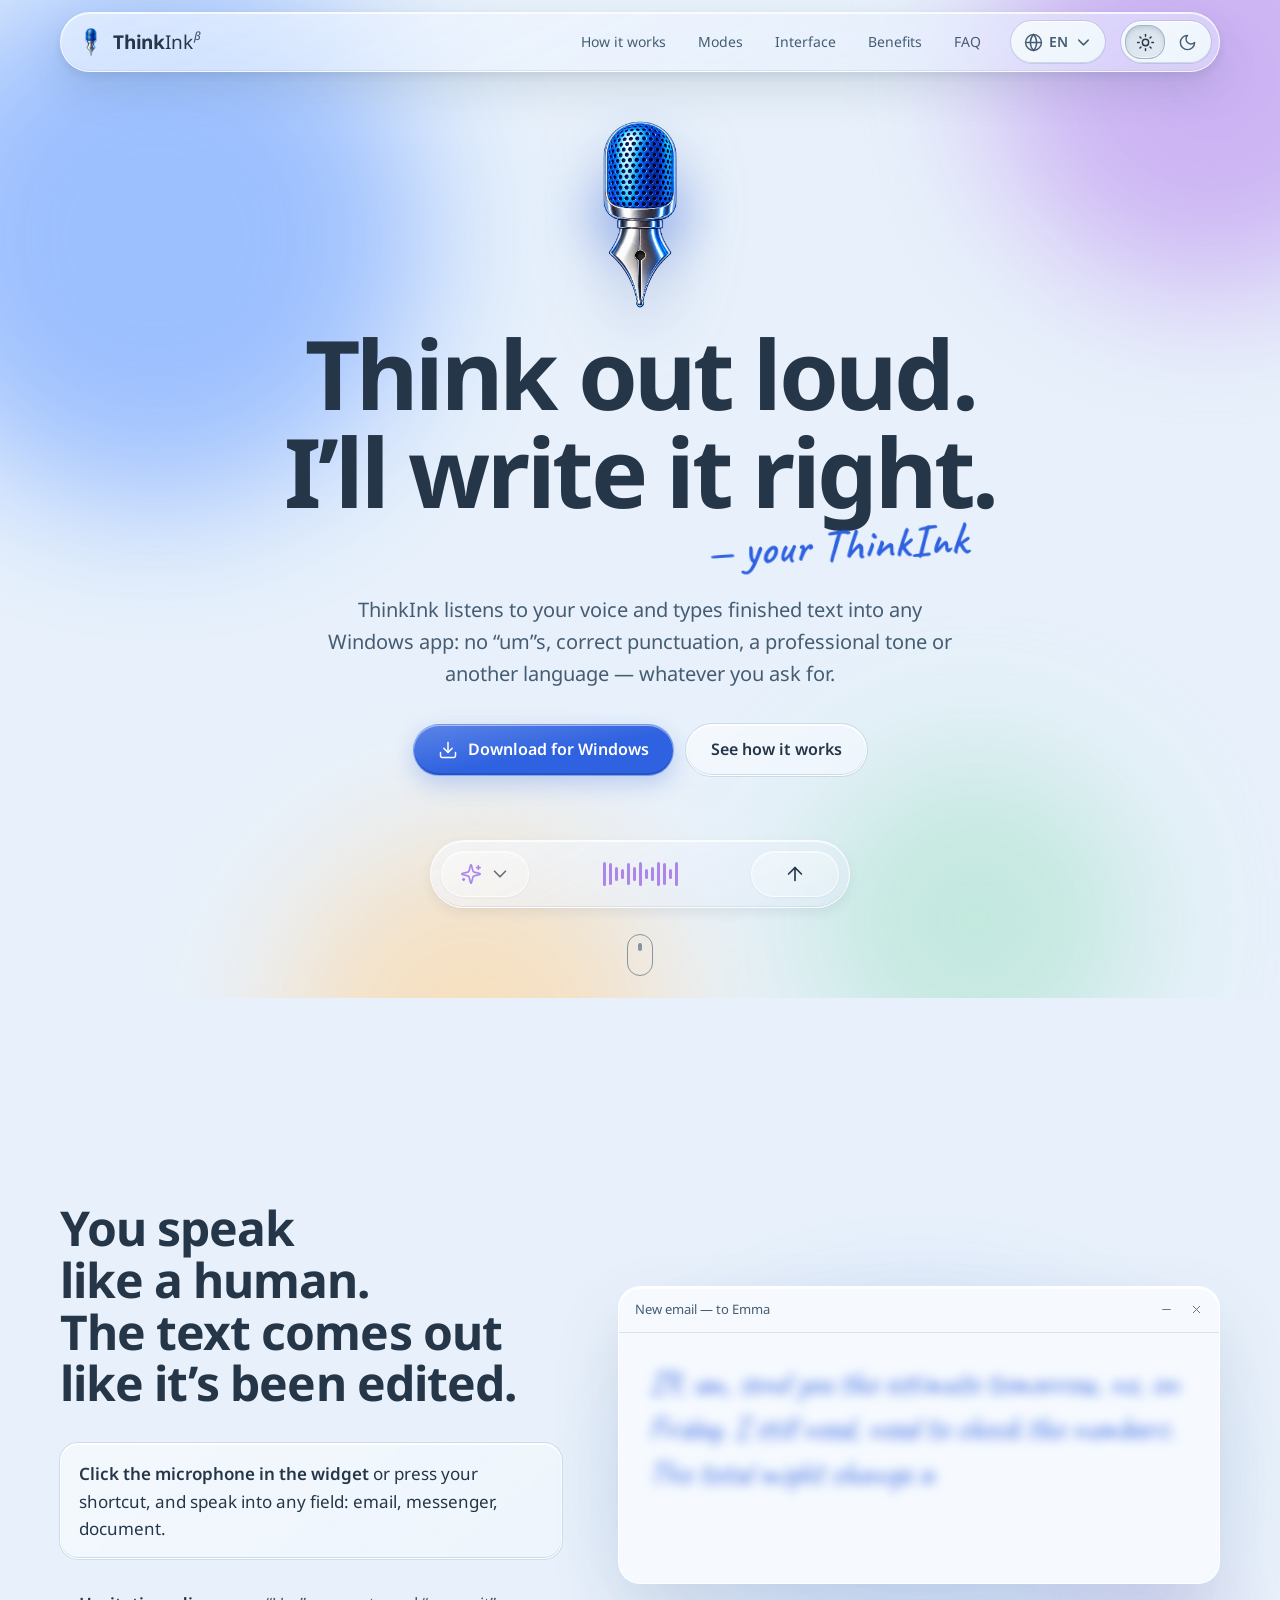
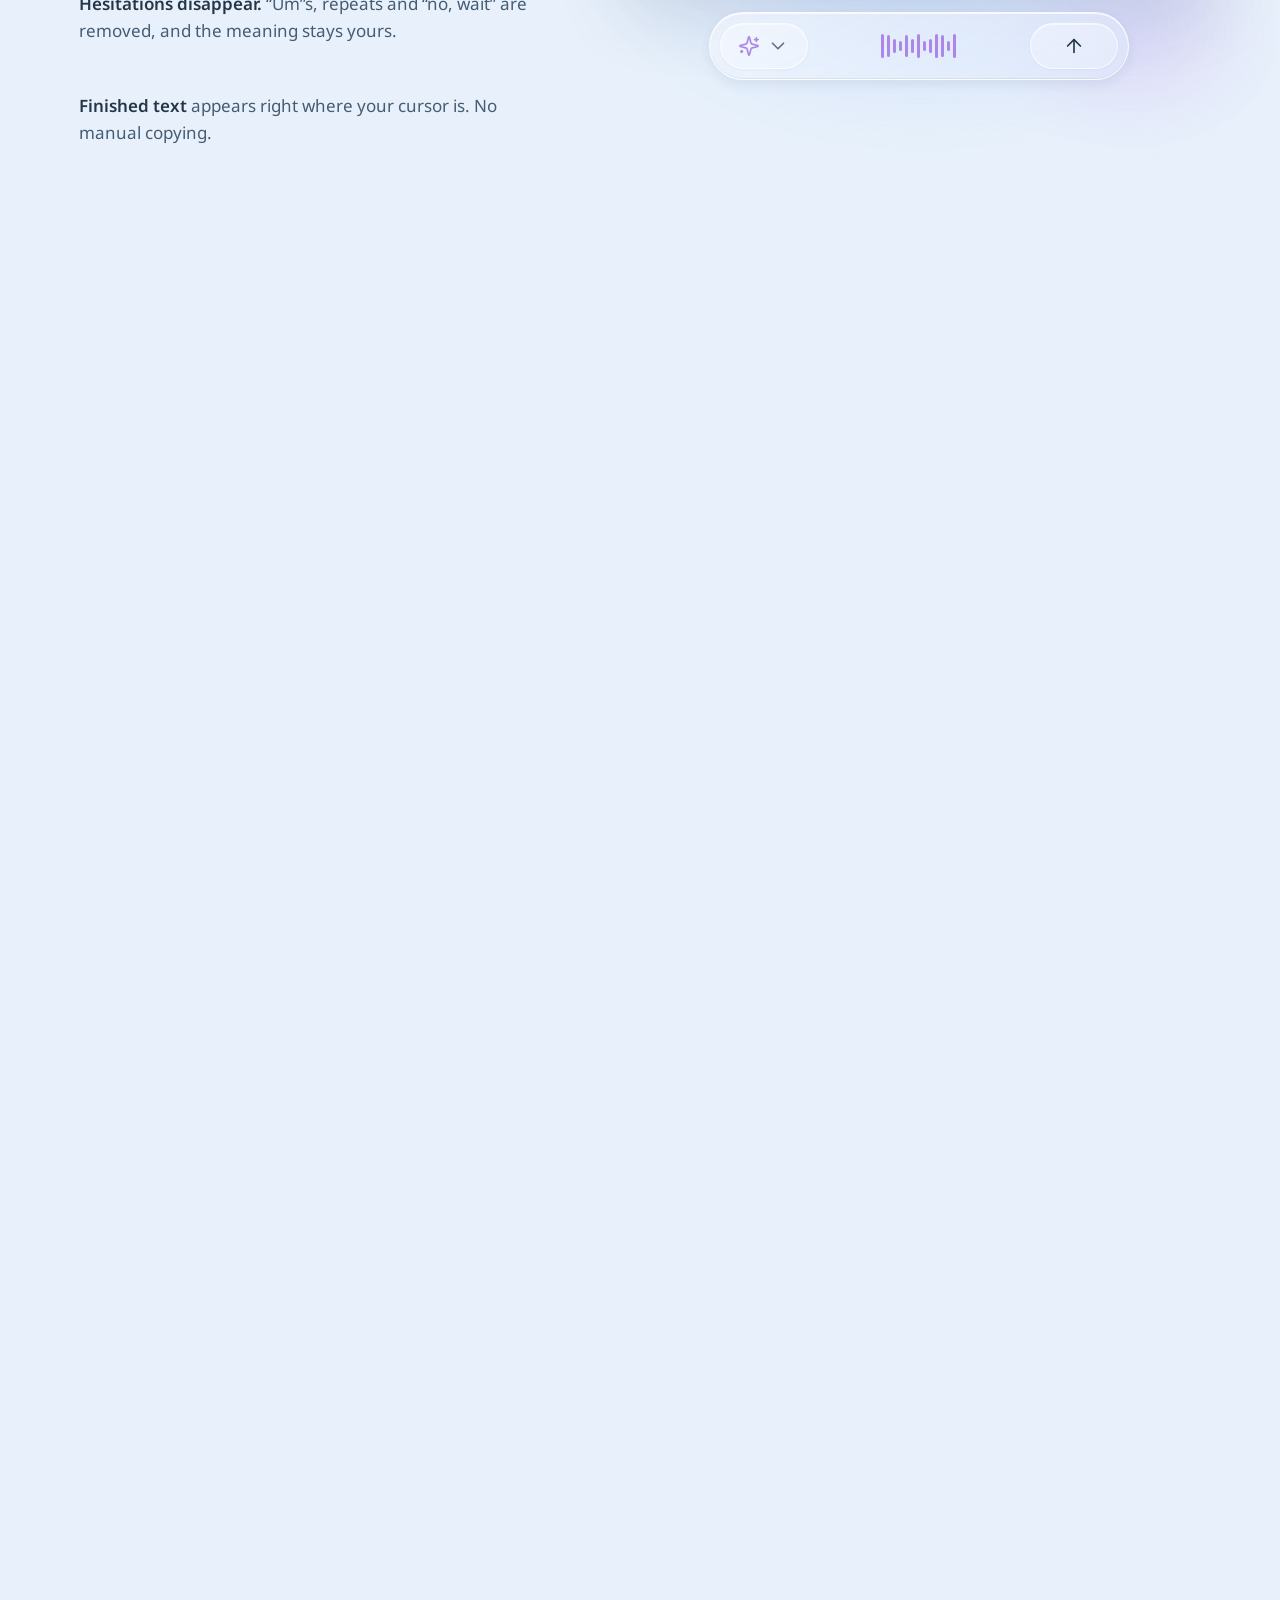
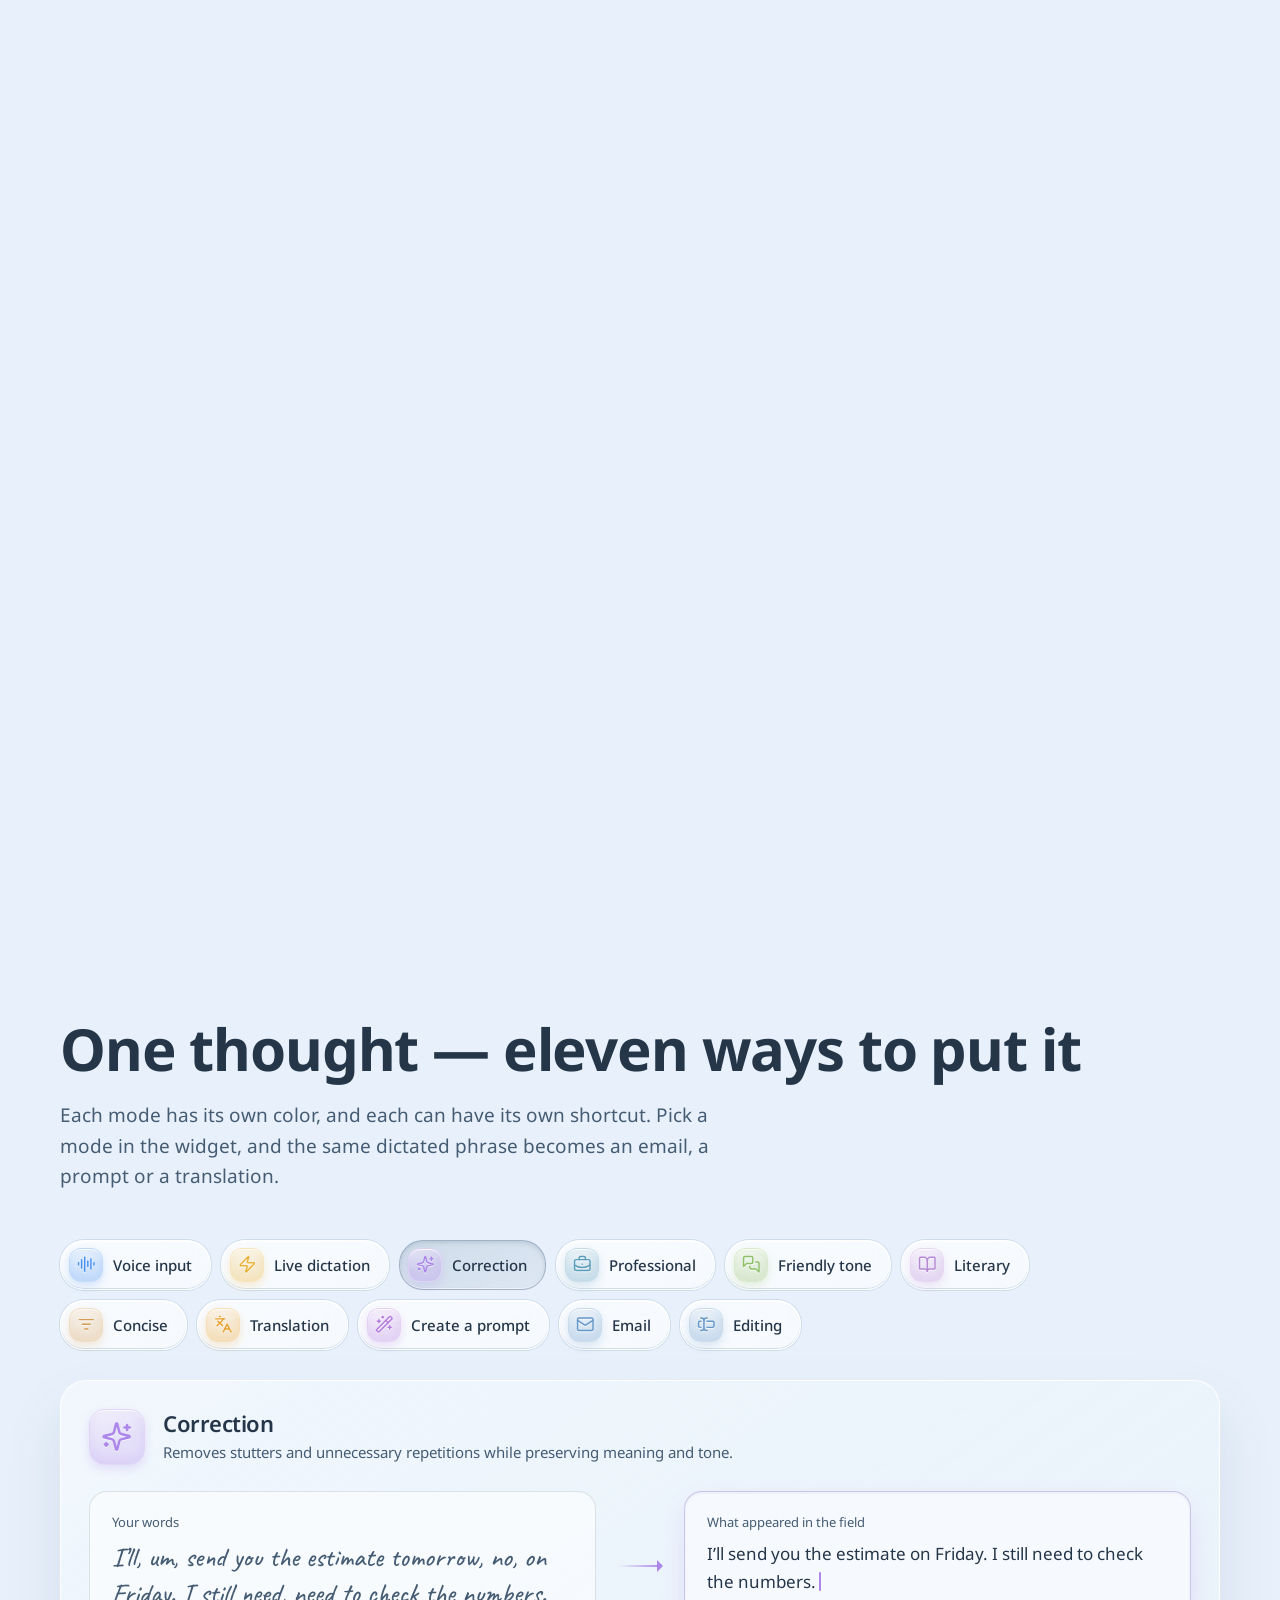
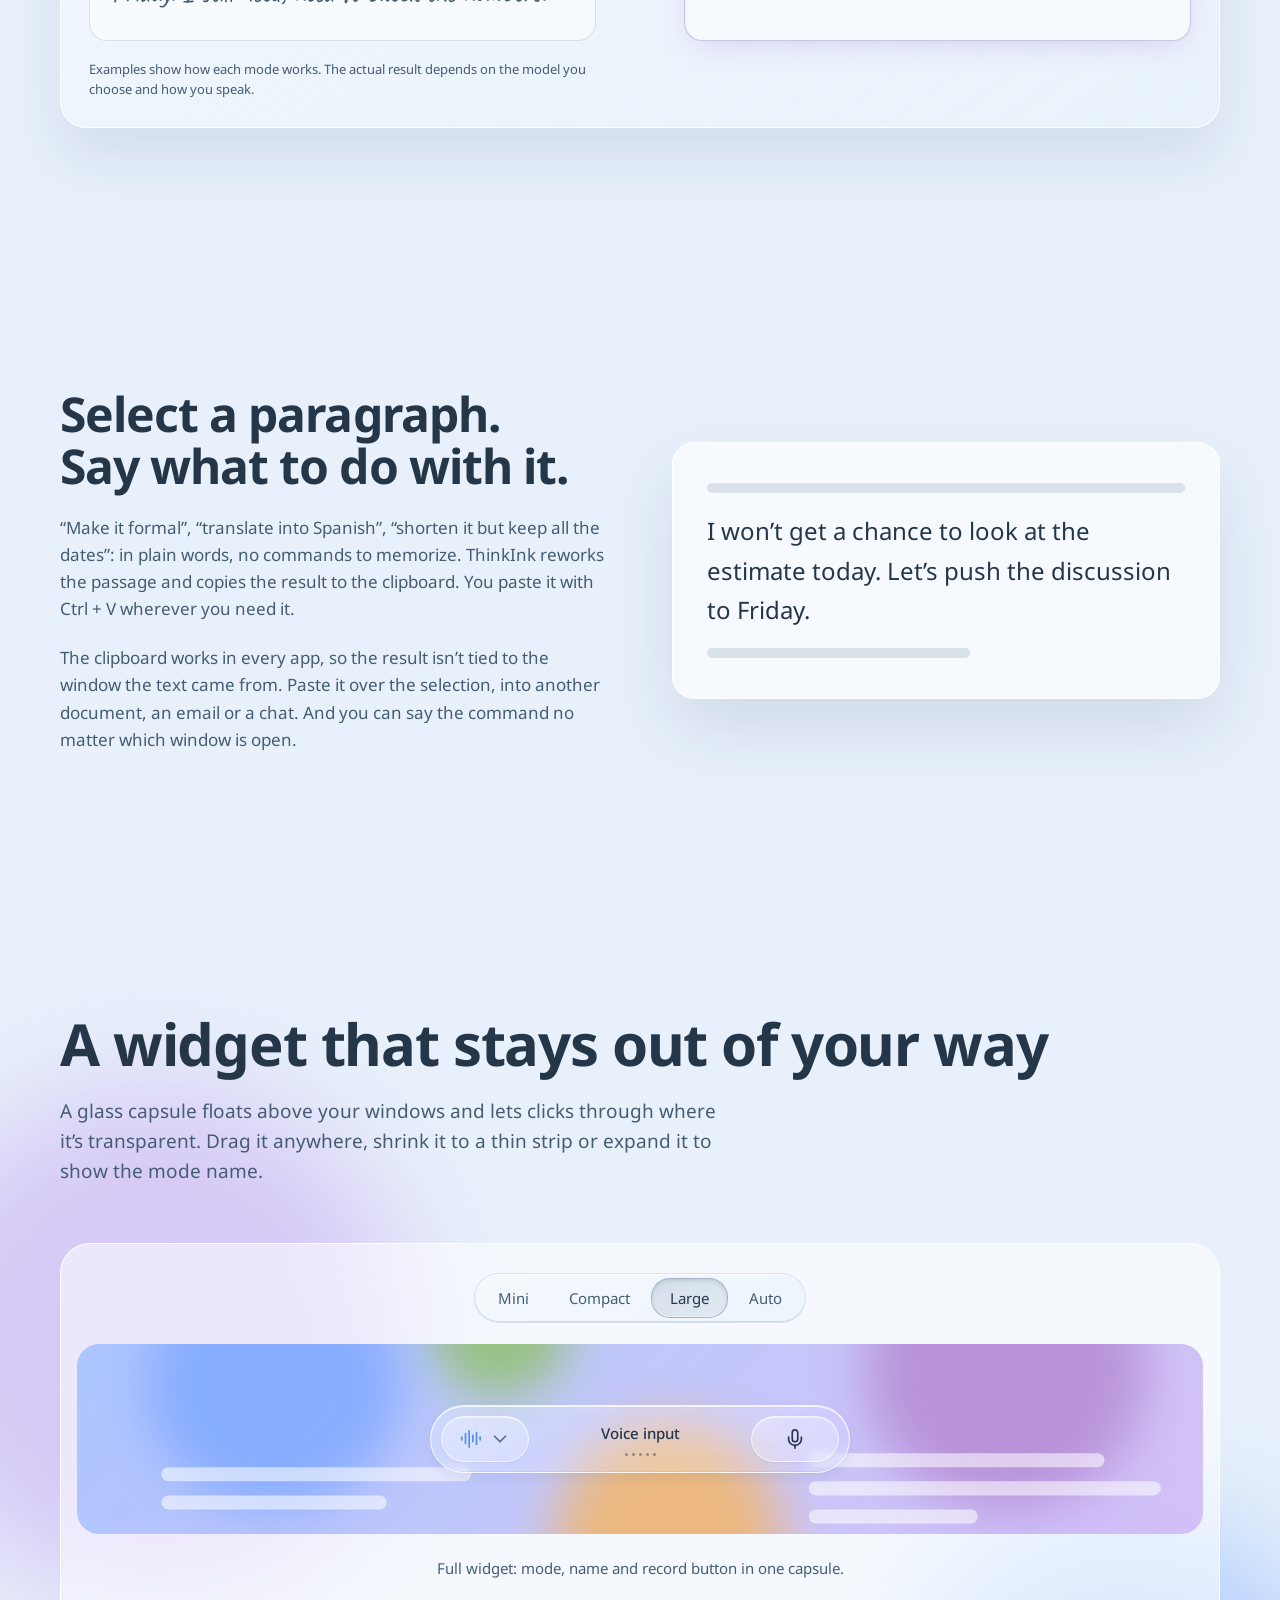
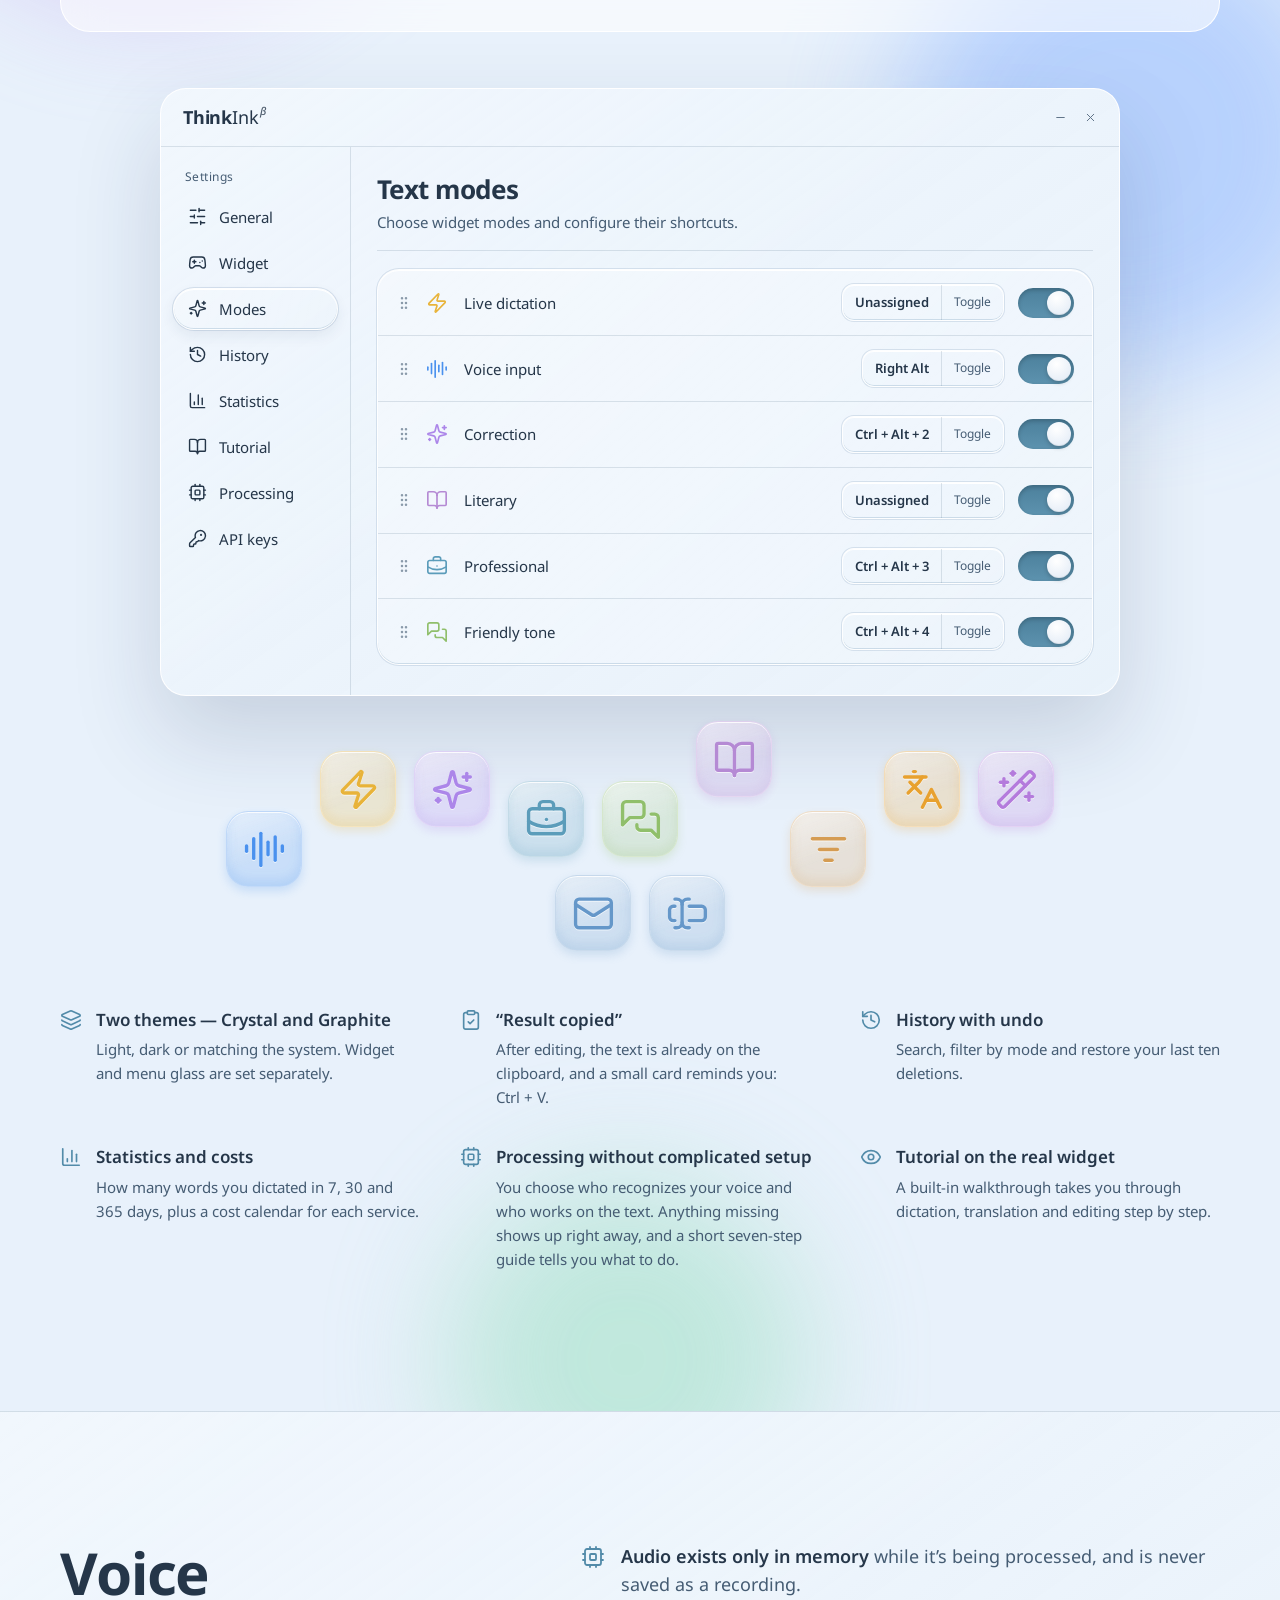
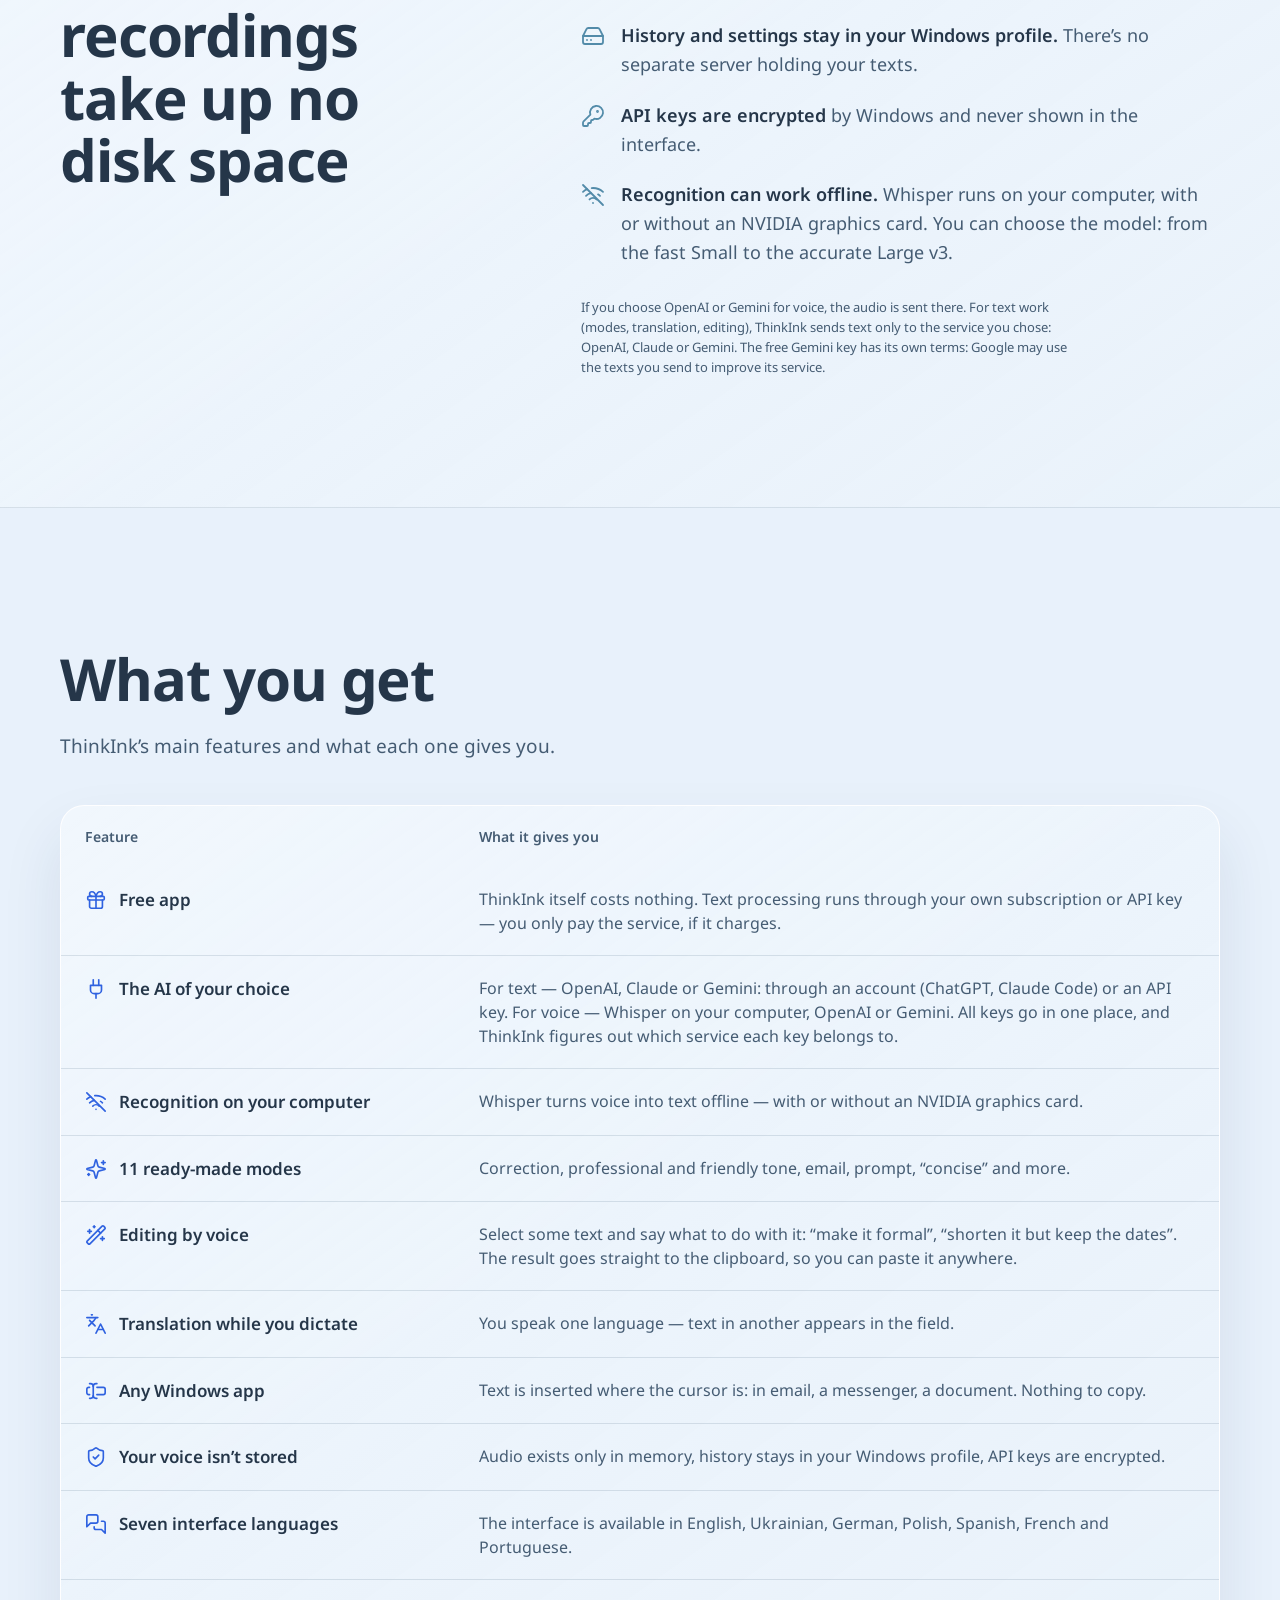
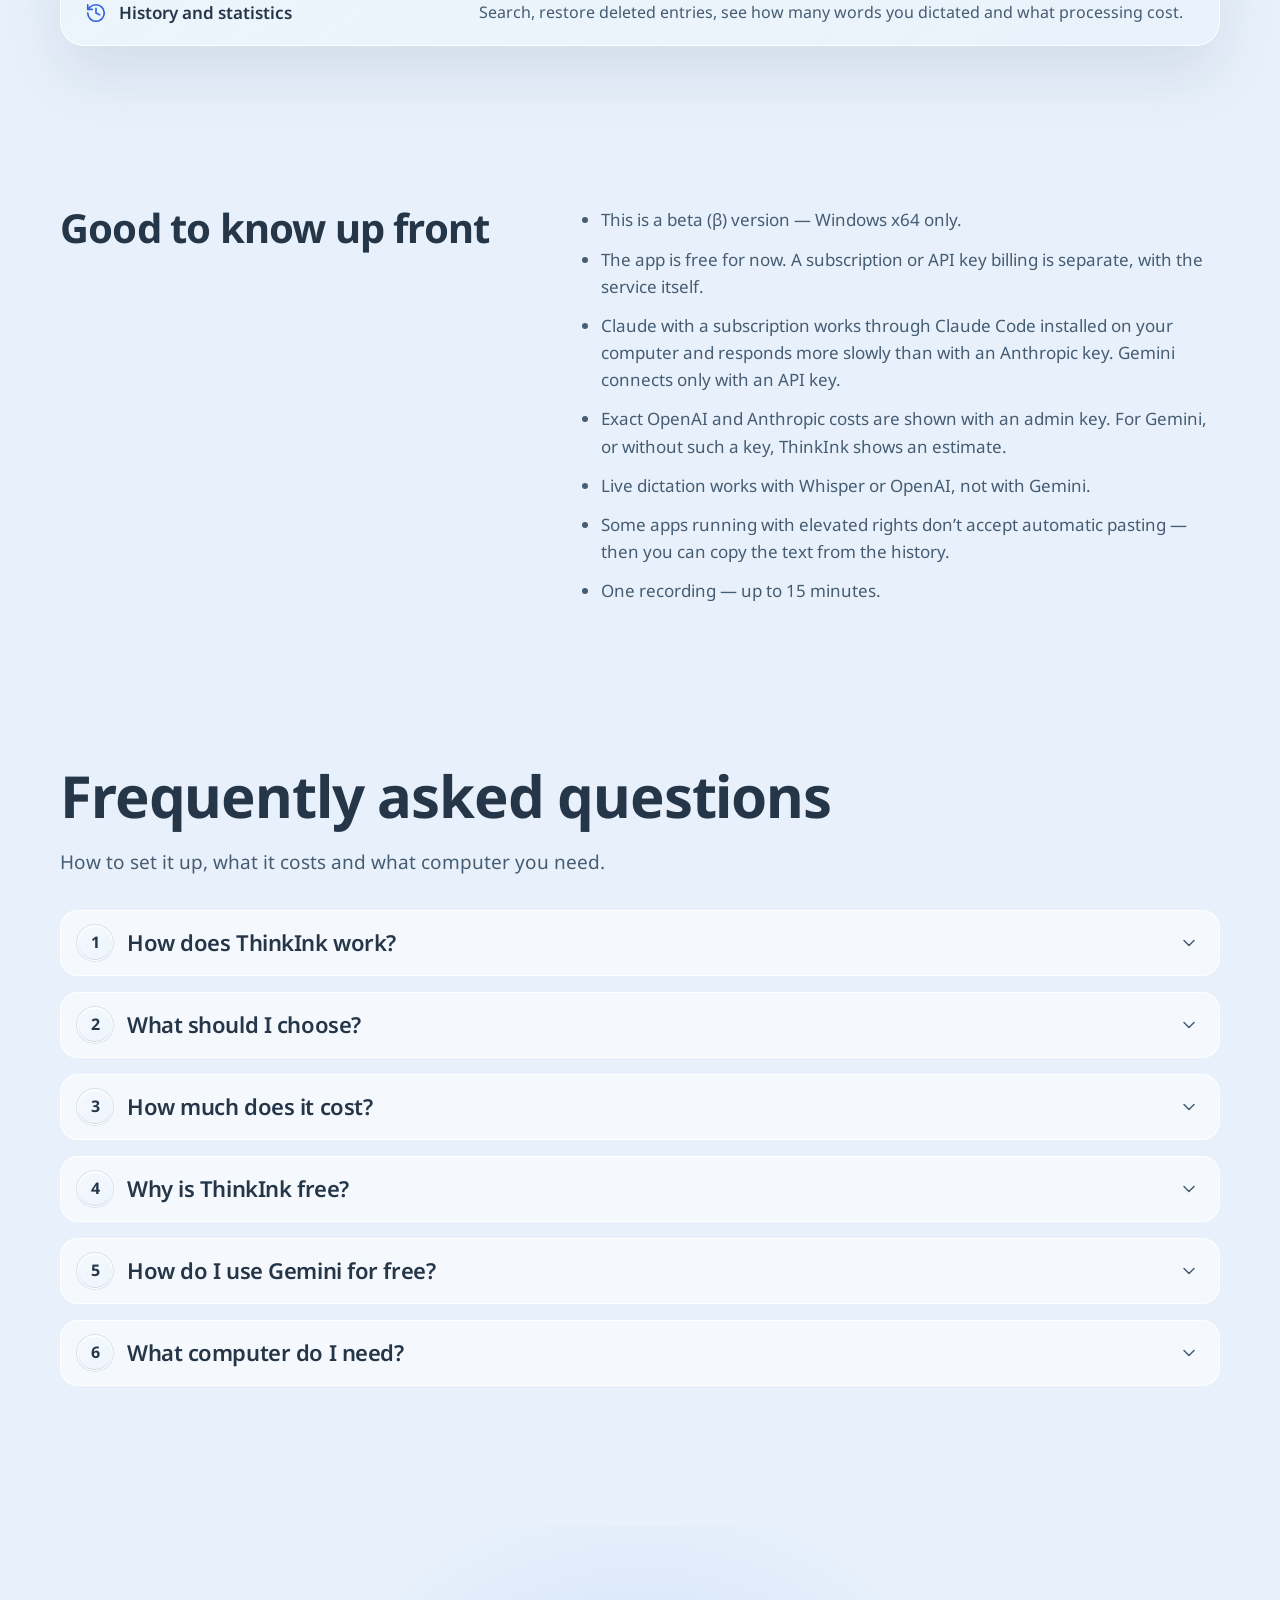
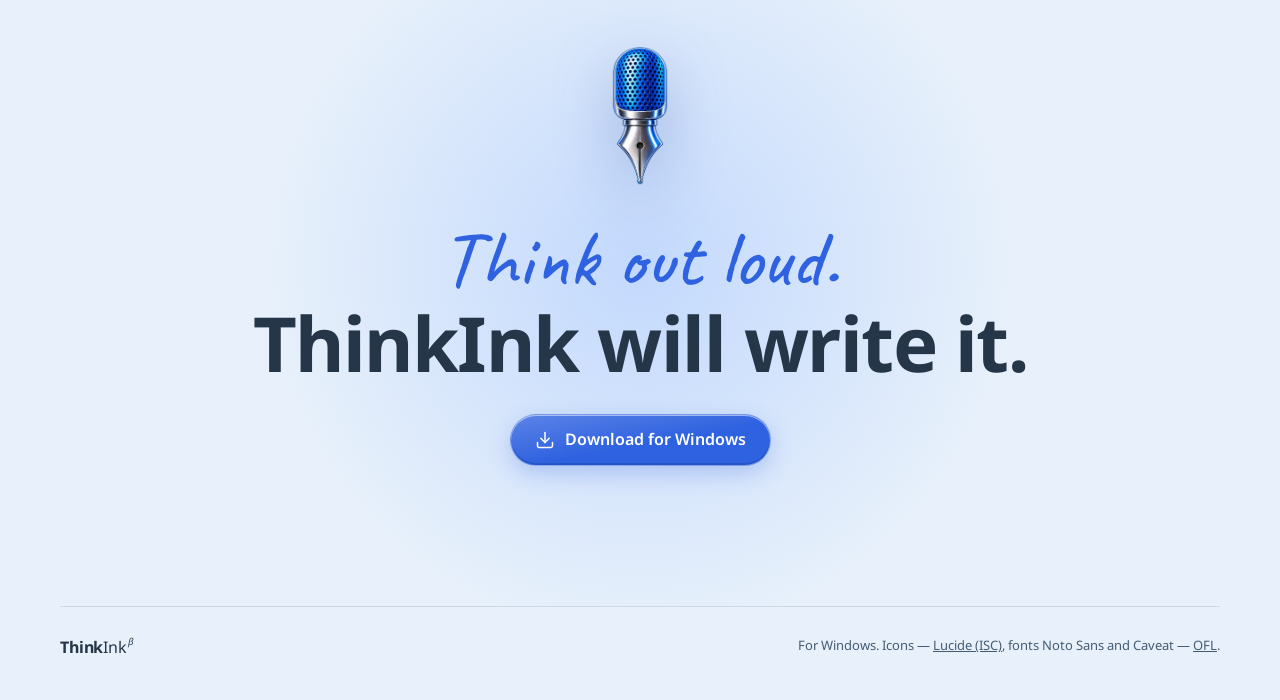
==== commit e9a6f997: "Сайт: 8 мов, меню мов, лише світла й темна тема Co-Authored-By: Claude Opus 5.5 (1M context) <norepl" ====
--- a/index.html
+++ b/index.html
@@ -1,5 +1,5 @@
 <!doctype html>
-<html lang="uk" data-theme="system">
+<html lang="uk" data-theme="light">
 <head>
 <meta charset="utf-8">
 <meta name="viewport" content="width=device-width, initial-scale=1">
@@ -8,9 +8,40 @@
 <meta name="color-scheme" content="light dark">
 <link rel="icon" href="assets/brand/thinkink-3d.png">
 <link rel="stylesheet" href="styles.css">
+<!-- i18n:links — адреси мовних версій; оновлює build-langs.cjs -->
+<link rel="canonical" href="https://thinkink.com.ua/">
+<link rel="alternate" hreflang="uk" href="https://thinkink.com.ua/">
+<link rel="alternate" hreflang="en" href="https://thinkink.com.ua/en/">
+<link rel="alternate" hreflang="de" href="https://thinkink.com.ua/de/">
+<link rel="alternate" hreflang="es" href="https://thinkink.com.ua/es/">
+<link rel="alternate" hreflang="pl" href="https://thinkink.com.ua/pl/">
+<link rel="alternate" hreflang="fr" href="https://thinkink.com.ua/fr/">
+<link rel="alternate" hreflang="it" href="https://thinkink.com.ua/it/">
+<link rel="alternate" hreflang="pt" href="https://thinkink.com.ua/pt/">
+<link rel="alternate" hreflang="x-default" href="https://thinkink.com.ua/en/">
+<!-- /i18n:links -->
 <script>
-  // Тема застосовується до першого малювання, щоб не блимало.
-  try { const t = localStorage.getItem('ti-theme'); if (t) document.documentElement.dataset.theme = t; } catch (e) {}
+  // Мова: на головній (українській) адресі — перехід на збережену мову або мову браузера.
+  // Пошукових роботів не перенаправляємо, щоб вони бачили кожну мову за своєю адресою.
+  try {
+    if (document.documentElement.lang === 'uk' && /^\/(index\.html)?$/.test(location.pathname) && !/bot|crawl|spider|slurp|lighthouse/i.test(navigator.userAgent)) {
+      const langs = ['en', 'uk', 'de', 'es', 'pl', 'fr', 'it', 'pt'];
+      let pick = localStorage.getItem('ti-lang');
+      if (!pick) {
+        for (const l of navigator.languages || [navigator.language || '']) {
+          const c = String(l).toLowerCase().slice(0, 2);
+          if (langs.includes(c)) { pick = c; break; }
+          if (c === 'ru' || c === 'be') { pick = 'uk'; break; }
+        }
+        if (!pick) pick = 'en';
+      }
+      if (pick && pick !== 'uk' && langs.includes(pick)) location.replace('/' + pick + '/' + location.hash);
+    }
+  } catch (e) {}
+</script>
+<script>
+  // Тема застосовується до першого малювання, щоб не блимало. Лише світла або темна; за замовчуванням світла.
+  try { if (localStorage.getItem('ti-theme') === 'dark') document.documentElement.dataset.theme = 'dark'; } catch (e) {}
 </script>
 </head>
 <body>
@@ -28,10 +59,22 @@
     <a href="#benefits">Переваги</a>
     <a href="#faq">Питання</a>
   </nav>
+  <details class="lang" data-lang-menu>
+    <summary aria-label="Мова сайту"><svg data-icon="globe"></svg><span class="lang-code" data-lang-code>UA</span><svg class="lang-chev" data-icon="chevron-down"></svg></summary>
+    <ul class="lang-list">
+      <li><a href="/en/" hreflang="en" lang="en" data-lang="en">English</a></li>
+      <li><a href="/" hreflang="uk" lang="uk" data-lang="uk" aria-current="page">Українська</a></li>
+      <li><a href="/de/" hreflang="de" lang="de" data-lang="de">Deutsch</a></li>
+      <li><a href="/es/" hreflang="es" lang="es" data-lang="es">Español</a></li>
+      <li><a href="/pl/" hreflang="pl" lang="pl" data-lang="pl">Polski</a></li>
+      <li><a href="/fr/" hreflang="fr" lang="fr" data-lang="fr">Français</a></li>
+      <li><a href="/it/" hreflang="it" lang="it" data-lang="it">Italiano</a></li>
+      <li><a href="/pt/" hreflang="pt" lang="pt-BR" data-lang="pt">Português</a></li>
+    </ul>
+  </details>
   <div class="theme" role="group" aria-label="Тема сайту">
-    <button type="button" data-set-theme="light" aria-label="Світла тема" aria-pressed="false"><svg data-icon="sun"></svg></button>
+    <button type="button" data-set-theme="light" aria-label="Світла тема" aria-pressed="true"><svg data-icon="sun"></svg></button>
     <button type="button" data-set-theme="dark" aria-label="Темна тема" aria-pressed="false"><svg data-icon="moon"></svg></button>
-    <button type="button" data-set-theme="system" aria-label="Як у системі" aria-pressed="true"><svg data-icon="monitor"></svg></button>
   </div>
 </header>
 
@@ -52,7 +95,7 @@
     <p class="hero-sign">— твій ThinkInk</p>
     <p class="hero-lead">ThinkInk слухає твій голос і вставляє в будь-яку програму Windows уже готовий текст: без «е-е», з правильними комами, діловим тоном або англійською — як скажеш.</p>
     <div class="hero-actions">
-      <a class="btn btn-primary" href="https://github.com/AndriyGusak/ThinkInk/releases/latest" data-download><svg data-icon="download"></svg>Завантажити для Windows</a>
+      <a class="btn btn-primary" href="https://github.com/AndriyGusak/ThinkInk/releases/latest" data-download data-goatcounter-click="zavantazhennia"><svg data-icon="download"></svg>Завантажити для Windows</a>
       <a class="btn" href="#scene">Подивитися, як це працює</a>
     </div>
 
@@ -485,7 +528,7 @@
   <div class="final-inner">
     <img src="assets/brand/thinkink-3d.png" alt="" width="160" height="160" class="final-logo">
     <h2 id="final-title"><span class="hand">Думай уголос.</span> ThinkInk напише.</h2>
-    <a class="btn btn-primary" href="https://github.com/AndriyGusak/ThinkInk/releases/latest" data-download><svg data-icon="download"></svg>Завантажити для Windows</a>
+    <a class="btn btn-primary" href="https://github.com/AndriyGusak/ThinkInk/releases/latest" data-download data-goatcounter-click="zavantazhennia-final"><svg data-icon="download"></svg>Завантажити для Windows</a>
   </div>
 </section>
 
--- a/styles.css
+++ b/styles.css
@@ -25,26 +25,6 @@
   --ease:cubic-bezier(.22,1,.36,1);
   color-scheme:light;
 }
-@media (prefers-color-scheme:dark){
-  :root:not([data-theme=light]){
-    --ink:#F4F7FC;--muted:#CEDBEC;--base:#252B36;--accent:#688AAA;
-    --edge:#D7E8FF5C;--rule:#E3EDFF24;--ctrl-edge:#D8EAFF37;--hover:#C5D9FF26;
-    --brand:#5b8cf0;--brand-2:#6ea6f5;
-    --surface:linear-gradient(155deg,#96abc81e,#12203828),rgb(37,43,54);
-    --ctrl:linear-gradient(150deg,#e1edff13,#ffffff03);
-    --ctrl-shadow:inset 0 1px #f4f9ff49,inset 0 -1px #000c2255,0 2px 4px #000a242e;
-    --pressed-bg:linear-gradient(180deg,#101823,#1b2532);--pressed-edge:#080F19;
-    --pressed-shadow:inset 0 3px 6px #0009,inset 0 -1px 0 #d7e8ff30;
-    --glass-bg:linear-gradient(150deg,#b5c5db1c,#19223120),rgba(28,39,54,.5);
-    --glass-edge:#d7e8ff40;
-    --glass-shadow:inset 0 1px 0 #ffffff45,inset 0 -1px 0 #0003,0 20px 44px #0008,0 4px 10px #0005;
-    --w-edge:#ffffff48;--w-shadow:inset 0 1px 0 #ffffff45,inset 0 -1px 0 #0003,0 5px 12px #14233820;
-    --card:#2b3340b3;--card-solid:#2b3340;
-    --orb-a:#2d5fd0;--orb-b:#6b3fb0;--orb-c:#a2652a;--orb-d:#1f7a5d;
-    --page:#1d222b;
-    color-scheme:dark;
-  }
-}
 :root[data-theme=dark]{
   --ink:#F4F7FC;--muted:#CEDBEC;--base:#252B36;--accent:#688AAA;
   --edge:#D7E8FF5C;--rule:#E3EDFF24;--ctrl-edge:#D8EAFF37;--hover:#C5D9FF26;
@@ -102,6 +82,23 @@
 .theme button[aria-pressed=true]{background:var(--pressed-bg);border-color:var(--pressed-edge);box-shadow:var(--pressed-shadow);color:var(--ink)}
 .theme button:focus-visible{outline:var(--focus);outline-offset:2px}
 .theme svg[data-icon]{width:19px;height:19px}
+/* Мова сайту: капсула як у перемикача теми, меню — непрозора картка */
+.lang{position:relative}
+.lang summary{list-style:none;cursor:default;display:flex;align-items:center;gap:6px;height:42px;padding:0 12px 0 13px;border-radius:21px;font-size:14px;font-weight:600;color:var(--muted);background:var(--ctrl),var(--base);box-shadow:var(--ctrl-shadow);transition:background .15s,color .15s}
+.lang summary::-webkit-details-marker{display:none}
+.lang summary:hover{color:var(--ink)}
+.lang summary:focus-visible{outline:var(--focus);outline-offset:2px}
+.lang summary svg[data-icon]{width:19px;height:19px}
+.lang summary .lang-chev{width:14px;height:14px;transition:transform .2s var(--ease)}
+.lang[open] summary{color:var(--ink);background:var(--pressed-bg);box-shadow:var(--pressed-shadow)}
+.lang[open] .lang-chev{transform:rotate(180deg)}
+.lang-list{position:absolute;top:calc(100% + 8px);right:0;z-index:60;min-width:180px;margin:0;padding:6px;list-style:none;border-radius:18px;background:var(--card-solid);border:1px solid var(--edge);box-shadow:0 18px 40px #30486333,0 4px 10px #3048631f}
+.lang-list a{display:flex;align-items:center;height:38px;padding:0 14px;border-radius:12px;font-size:15px;color:var(--muted);text-decoration:none;border:1px solid transparent;transition:background .15s,color .15s}
+.lang-list a:hover{background:var(--hover);color:var(--ink)}
+.lang-list a:focus-visible{outline:var(--focus);outline-offset:-2px}
+.lang-list a[aria-current]{color:var(--ink);font-weight:600;background:var(--pressed-bg);border-color:var(--pressed-edge);box-shadow:var(--pressed-shadow)}
+@media (max-width:960px){.lang{margin-left:auto}.lang~.theme{margin-left:0}}
+@media (max-width:600px){.top{gap:8px}.lang summary{padding:0 10px}.lang .lang-chev{display:none}}
 
 /* ——— Кнопки ——— */
 .btn{display:inline-flex;align-items:center;gap:10px;height:52px;padding:0 24px;border-radius:26px;font-weight:600;font-size:16px;text-decoration:none;color:var(--ink);background:var(--ctrl),var(--base);border:1px solid var(--ctrl-edge);box-shadow:var(--ctrl-shadow);transition:background .15s,box-shadow .15s}
@@ -115,7 +112,6 @@
 .widget{--w-accent:#ac86e9;position:relative;display:grid;grid-template-columns:88px minmax(0,1fr) 88px;align-items:center;gap:10px;width:420px;max-width:100%;height:68px;padding:10px;border-radius:var(--radius-capsule);background:var(--glass-bg);border:1px solid var(--w-edge);box-shadow:var(--w-shadow);backdrop-filter:blur(16px) saturate(1.18);-webkit-backdrop-filter:blur(16px) saturate(1.18)}
 .w-btn{display:flex;align-items:center;justify-content:center;gap:7px;height:46px;border-radius:25px;border:1px solid #ffffffa8;background:linear-gradient(160deg,#ffffff35,#ffffff08),#ffffff30;box-shadow:inset 0 1px 0 #ffffff85,0 1px 3px #34445b0c;color:var(--ink)}
 :root[data-theme=dark] .w-btn{border-color:#d7e8ff30;background:linear-gradient(160deg,#ffffff14,#ffffff03),#ffffff0a;box-shadow:inset 0 1px 0 #ffffff30,0 1px 3px #0003}
-@media (prefers-color-scheme:dark){:root:not([data-theme=light]) .w-btn{border-color:#d7e8ff30;background:linear-gradient(160deg,#ffffff14,#ffffff03),#ffffff0a;box-shadow:inset 0 1px 0 #ffffff30,0 1px 3px #0003}}
 .w-btn svg[data-icon]{width:22px;height:22px}
 .w-mode svg:first-child{color:var(--w-accent)}
 .w-mode .chev{width:13px;height:13px;opacity:.7}
@@ -146,6 +142,8 @@
 .hero-title{position:relative;font-size:clamp(40px,7.6vw,96px);line-height:1.02;letter-spacing:-.035em;margin-top:6px}
 .hero-title .spoken{position:absolute;inset:-.2em 0 auto;font-family:'Caveat',cursive;font-weight:500;letter-spacing:0;font-size:.95em;color:var(--brand);white-space:nowrap;animation:spoken 2.6s var(--ease) .2s both}
 .hero-title .typed{display:block;animation:typed 1.6s var(--ease) 1.5s both}
+/* Довші переклади слогана: менший кегль, щоб заголовок лишався у 2 рядки */
+.hero-title:is(:lang(de),:lang(es),:lang(fr),:lang(it),:lang(pt)){font-size:clamp(34px,5.4vw,68px)}
 @keyframes spoken{0%{opacity:0;clip-path:inset(0 100% 0 0)}40%{opacity:1;clip-path:inset(0 0 0 0)}70%{opacity:1;filter:blur(0);transform:none}100%{opacity:0;filter:blur(8px);transform:translateY(-.25em) scale(.96)}}
 @keyframes typed{from{opacity:0;filter:blur(14px);transform:translateY(.15em)}to{opacity:1;filter:none;transform:none}}
 .hero-lead{max-width:640px;margin-top:26px;font-size:clamp(17px,1.6vw,20px);color:var(--muted);animation:typed 1.2s var(--ease) 2s both}
@@ -185,6 +183,8 @@
 /* ——— Режими ——— */
 .modes{padding:160px 0 140px;position:relative;overflow-x:clip}
 .mode-orbit{display:flex;flex-wrap:wrap;gap:10px;margin-top:48px}
+/* Широкий екран: 6 режимів зверху, 5 знизу (Андрій, 01.11) */
+@media (min-width:1240px){.mode-orbit{row-gap:0}.mode-orbit::after{content:"";flex-basis:100%;height:10px;order:1}.mode-orbit .chip:nth-child(n+7){order:2}}
 .chip{all:unset;cursor:default;display:inline-flex;align-items:center;gap:10px;height:48px;padding:0 18px 0 8px;border-radius:24px;font-size:15px;font-weight:500;background:var(--ctrl),var(--card);border:1px solid var(--ctrl-edge);box-shadow:var(--ctrl-shadow);backdrop-filter:blur(10px);-webkit-backdrop-filter:blur(10px);transition:background .15s,box-shadow .15s,transform .9s var(--ease),opacity .9s var(--ease)}
 .chip .gi{width:34px;height:34px}
 .chip:hover{background:linear-gradient(var(--hover),var(--hover)),var(--card)}
@@ -196,7 +196,6 @@
 .gi{--c:#4a91ee;position:relative;display:grid;place-items:center;flex:none;border-radius:12px;color:var(--c);background:linear-gradient(160deg,#ffffff8c,#ffffff10 60%),color-mix(in srgb,var(--c) 22%,transparent);border:1px solid color-mix(in srgb,var(--c) 30%,#ffffffb0);box-shadow:inset 0 1px 0 #ffffffd0,inset 0 -6px 12px color-mix(in srgb,var(--c) 18%,transparent),0 4px 10px color-mix(in srgb,var(--c) 22%,transparent)}
 .gi svg[data-icon]{width:58%;height:58%;stroke-width:1.9;filter:drop-shadow(0 1px 0 #ffffffa0)}
 :root[data-theme=dark] .gi{background:linear-gradient(160deg,#ffffff26,#ffffff05 60%),color-mix(in srgb,var(--c) 22%,transparent);border-color:color-mix(in srgb,var(--c) 40%,#ffffff20);box-shadow:inset 0 1px 0 #ffffff40,0 4px 12px #0005}
-@media (prefers-color-scheme:dark){:root:not([data-theme=light]) .gi{background:linear-gradient(160deg,#ffffff26,#ffffff05 60%),color-mix(in srgb,var(--c) 22%,transparent);border-color:color-mix(in srgb,var(--c) 40%,#ffffff20);box-shadow:inset 0 1px 0 #ffffff40,0 4px 12px #0005}}
 
 .mode-panel{--c:#ac86e9;margin-top:30px;padding:28px;border-radius:26px;background:var(--surface);border:1px solid var(--edge);box-shadow:0 30px 60px #1d33551a}
 .mp-head{display:flex;align-items:center;gap:18px}
@@ -420,7 +419,6 @@
 .size-stage{--g:.2}
 .live-widget{z-index:1;background:linear-gradient(155deg,rgba(255,255,255,.24),rgba(204,218,236,.13)),rgba(236,244,255,calc(var(--g) * .9));backdrop-filter:blur(calc(1px + var(--g) * 26px)) saturate(1.18);-webkit-backdrop-filter:blur(calc(1px + var(--g) * 26px)) saturate(1.18)}
 :root[data-theme=dark] .live-widget{background:linear-gradient(150deg,#b5c5db13,#19223118),rgba(28,39,54,calc(.04 + var(--g) * .88))}
-@media (prefers-color-scheme:dark){:root:not([data-theme=light]) .live-widget{background:linear-gradient(150deg,#b5c5db13,#19223118),rgba(28,39,54,calc(.04 + var(--g) * .88))}}
 
 /* Таблиця переваг: дві колонки, без порівняння з іншими програмами */
 .benefits-table table{min-width:0;font-size:16px}
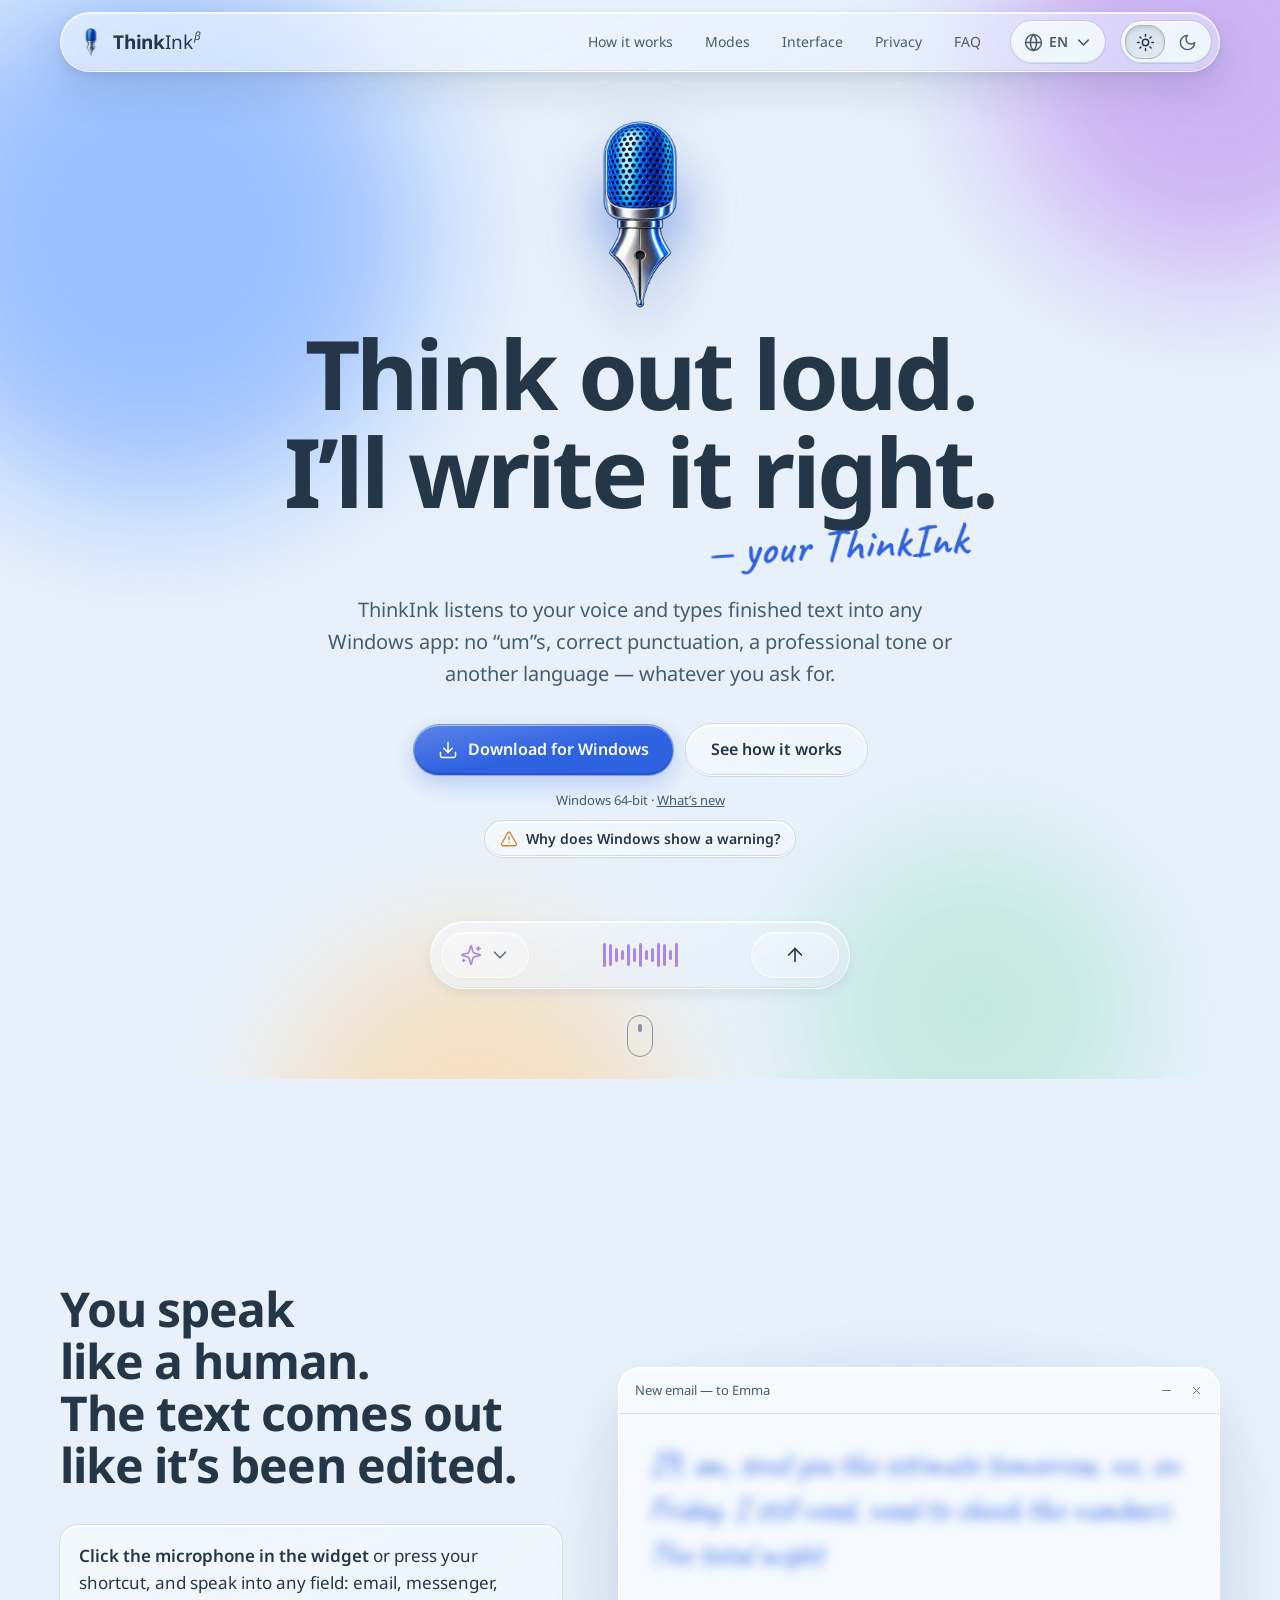
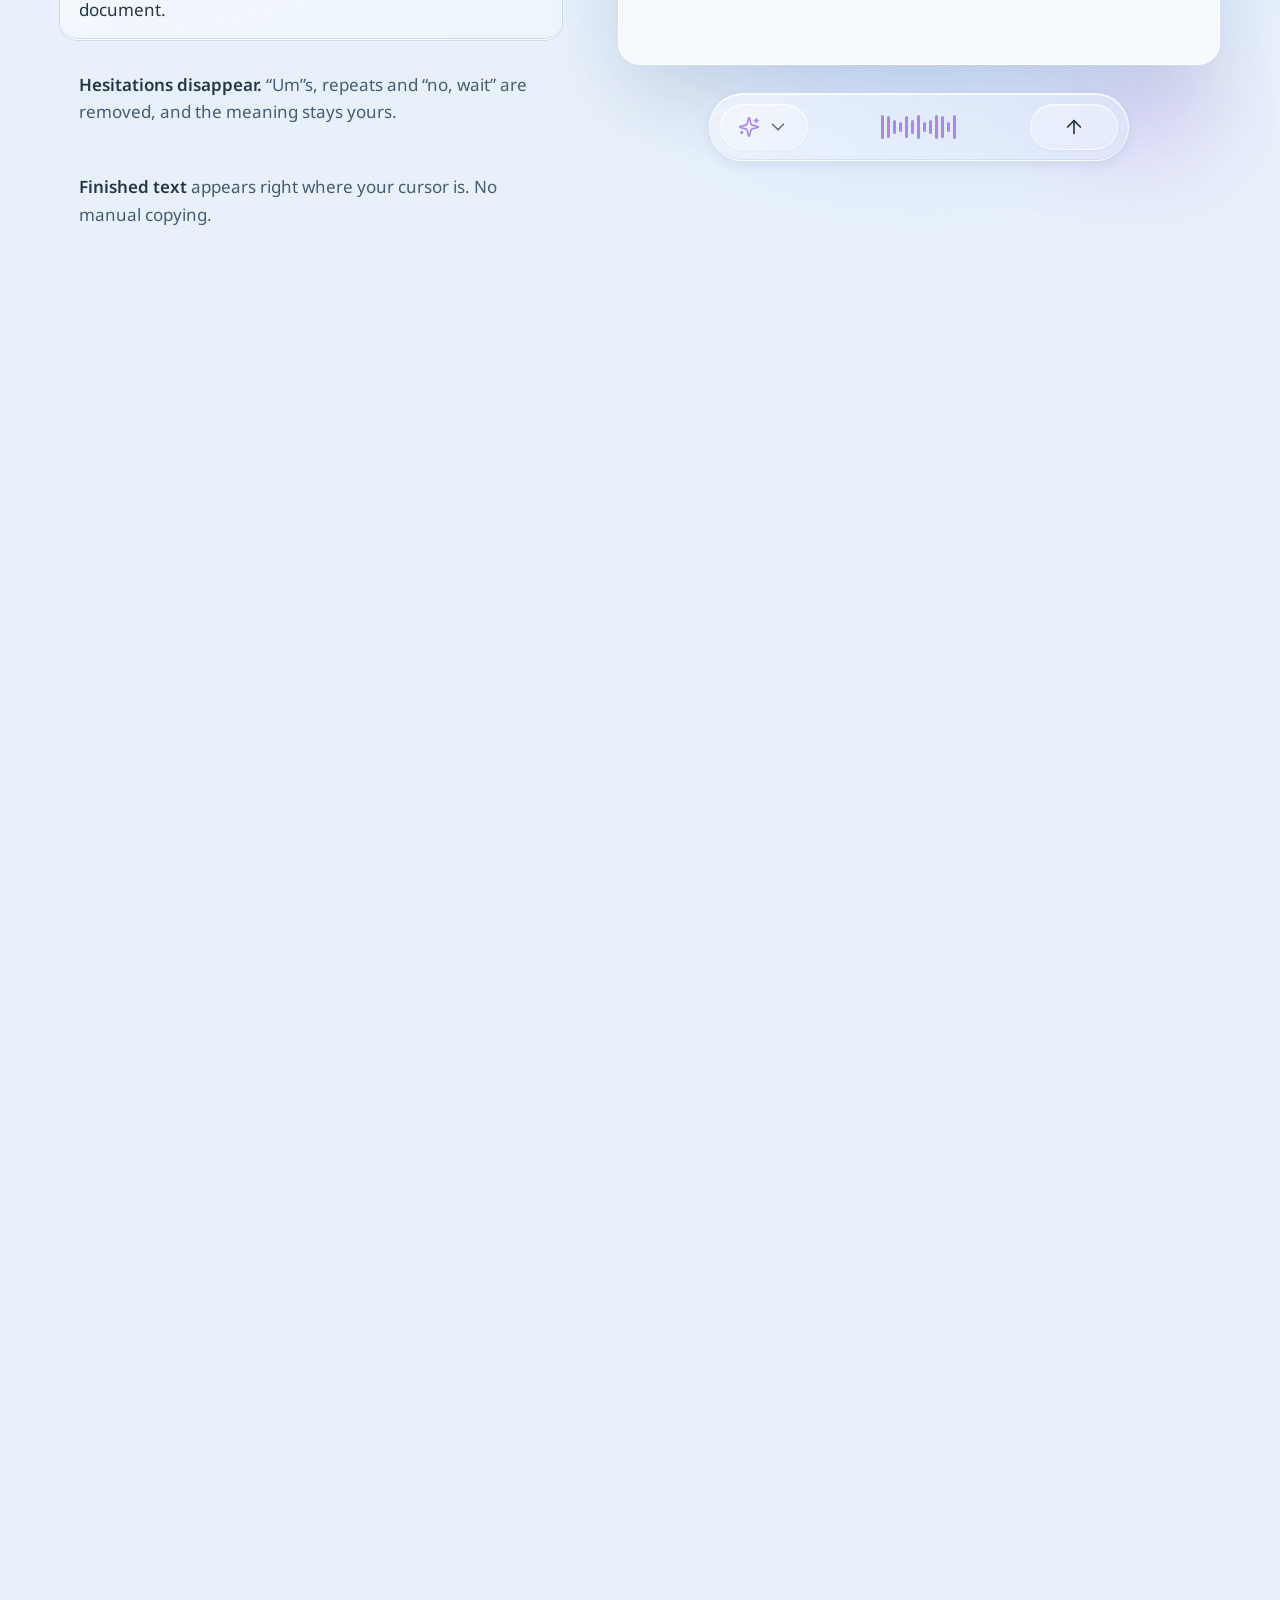
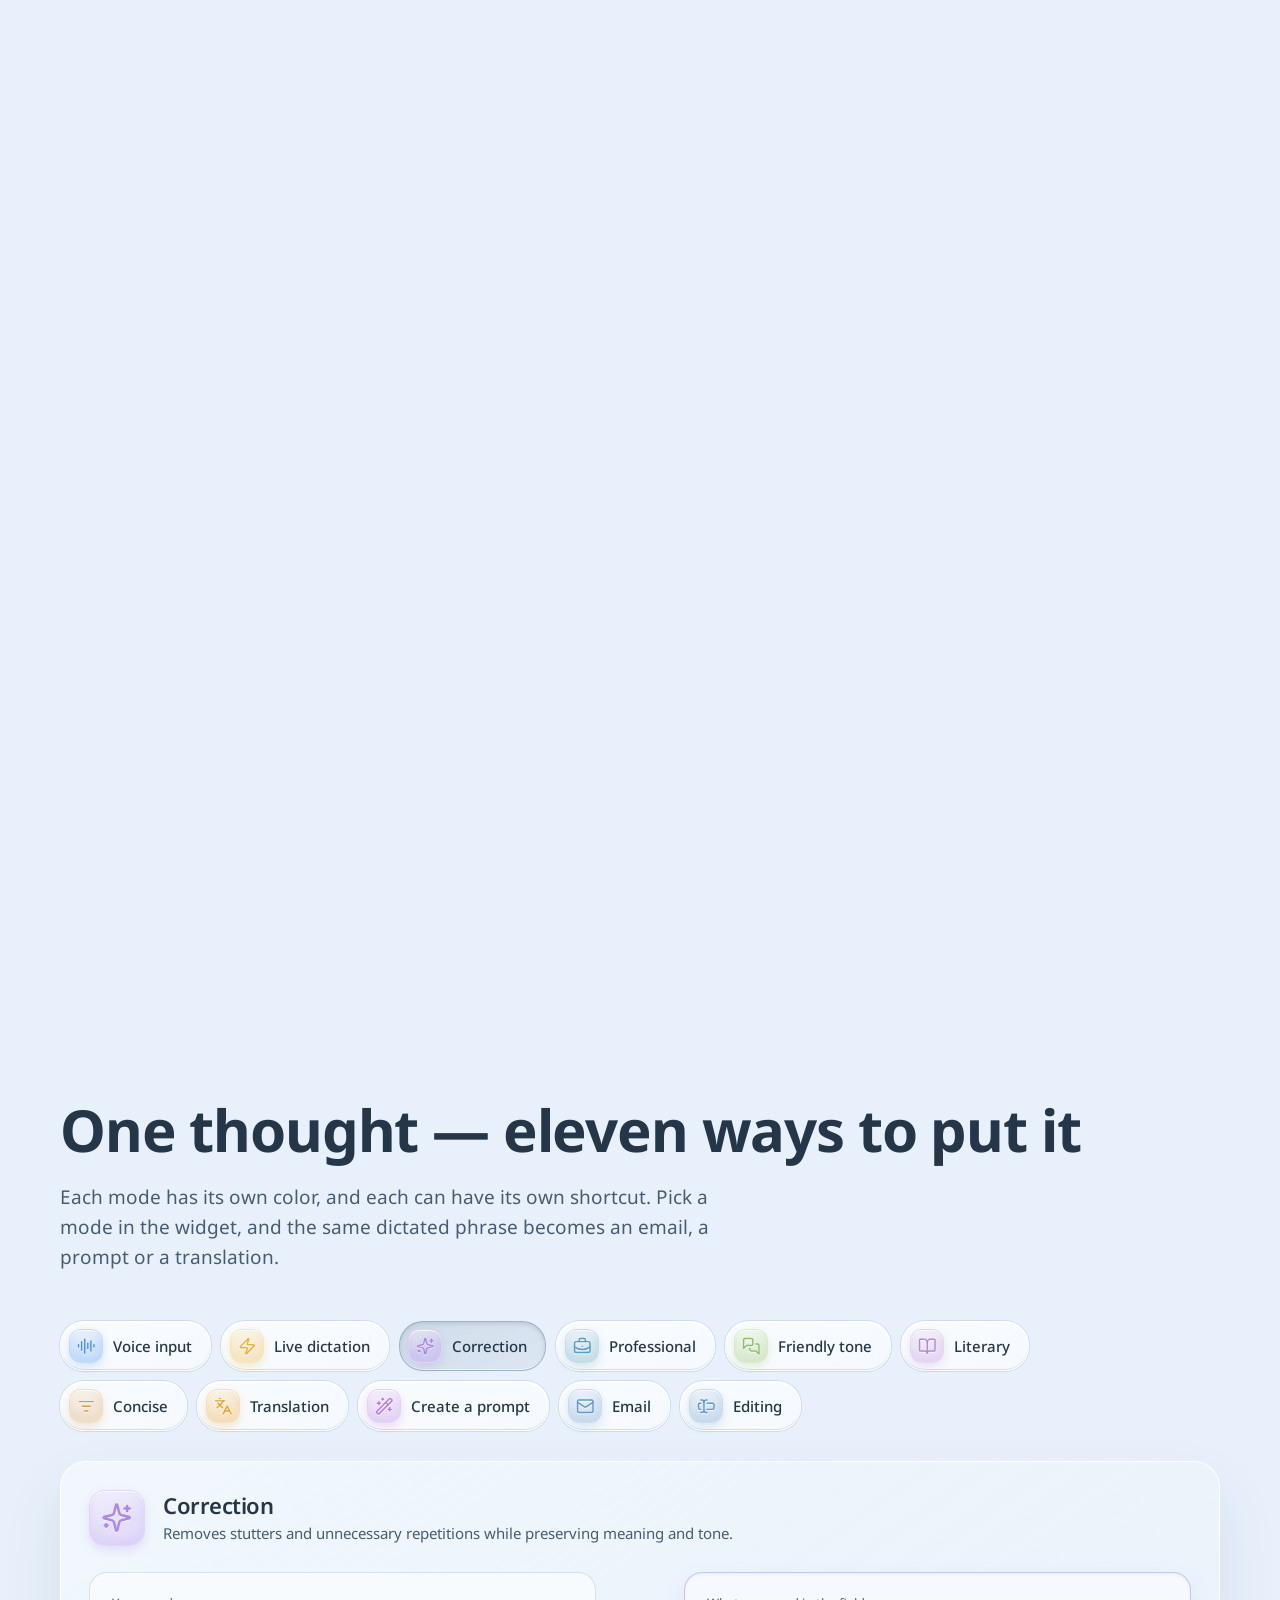
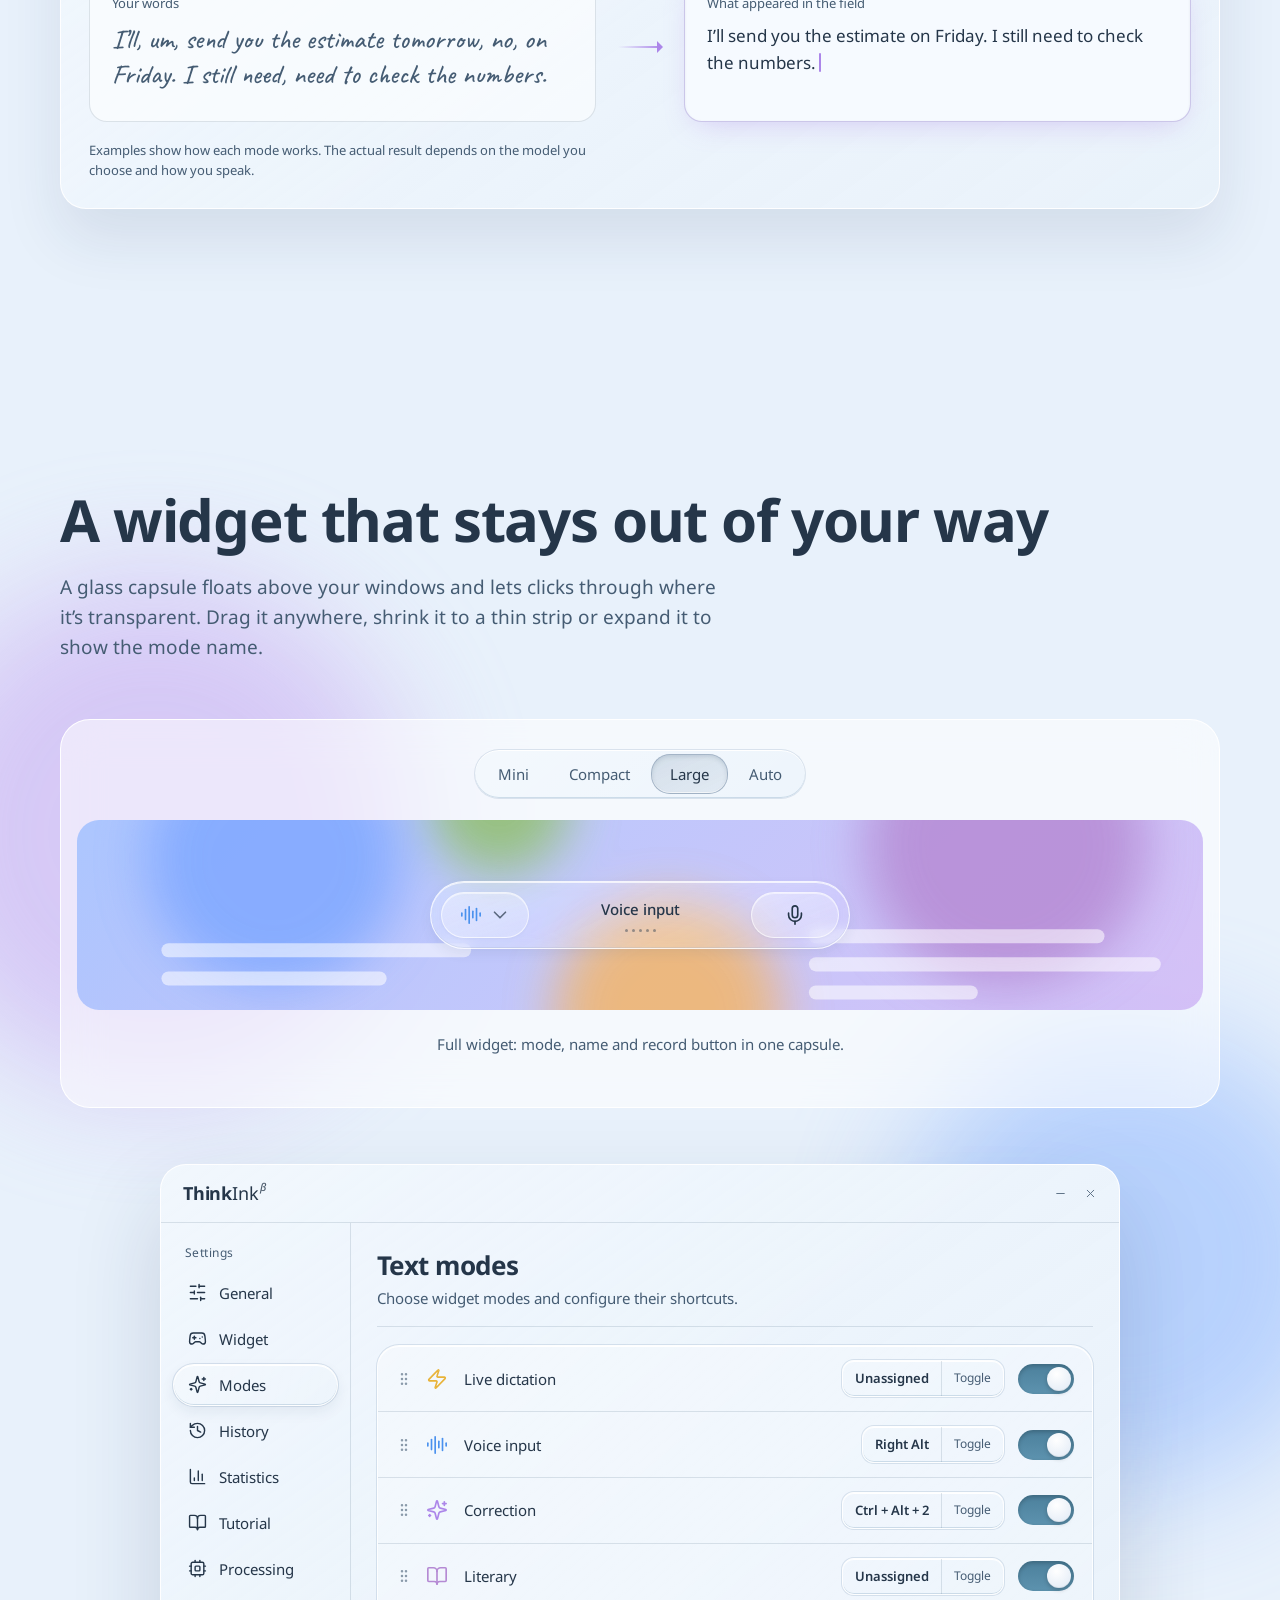
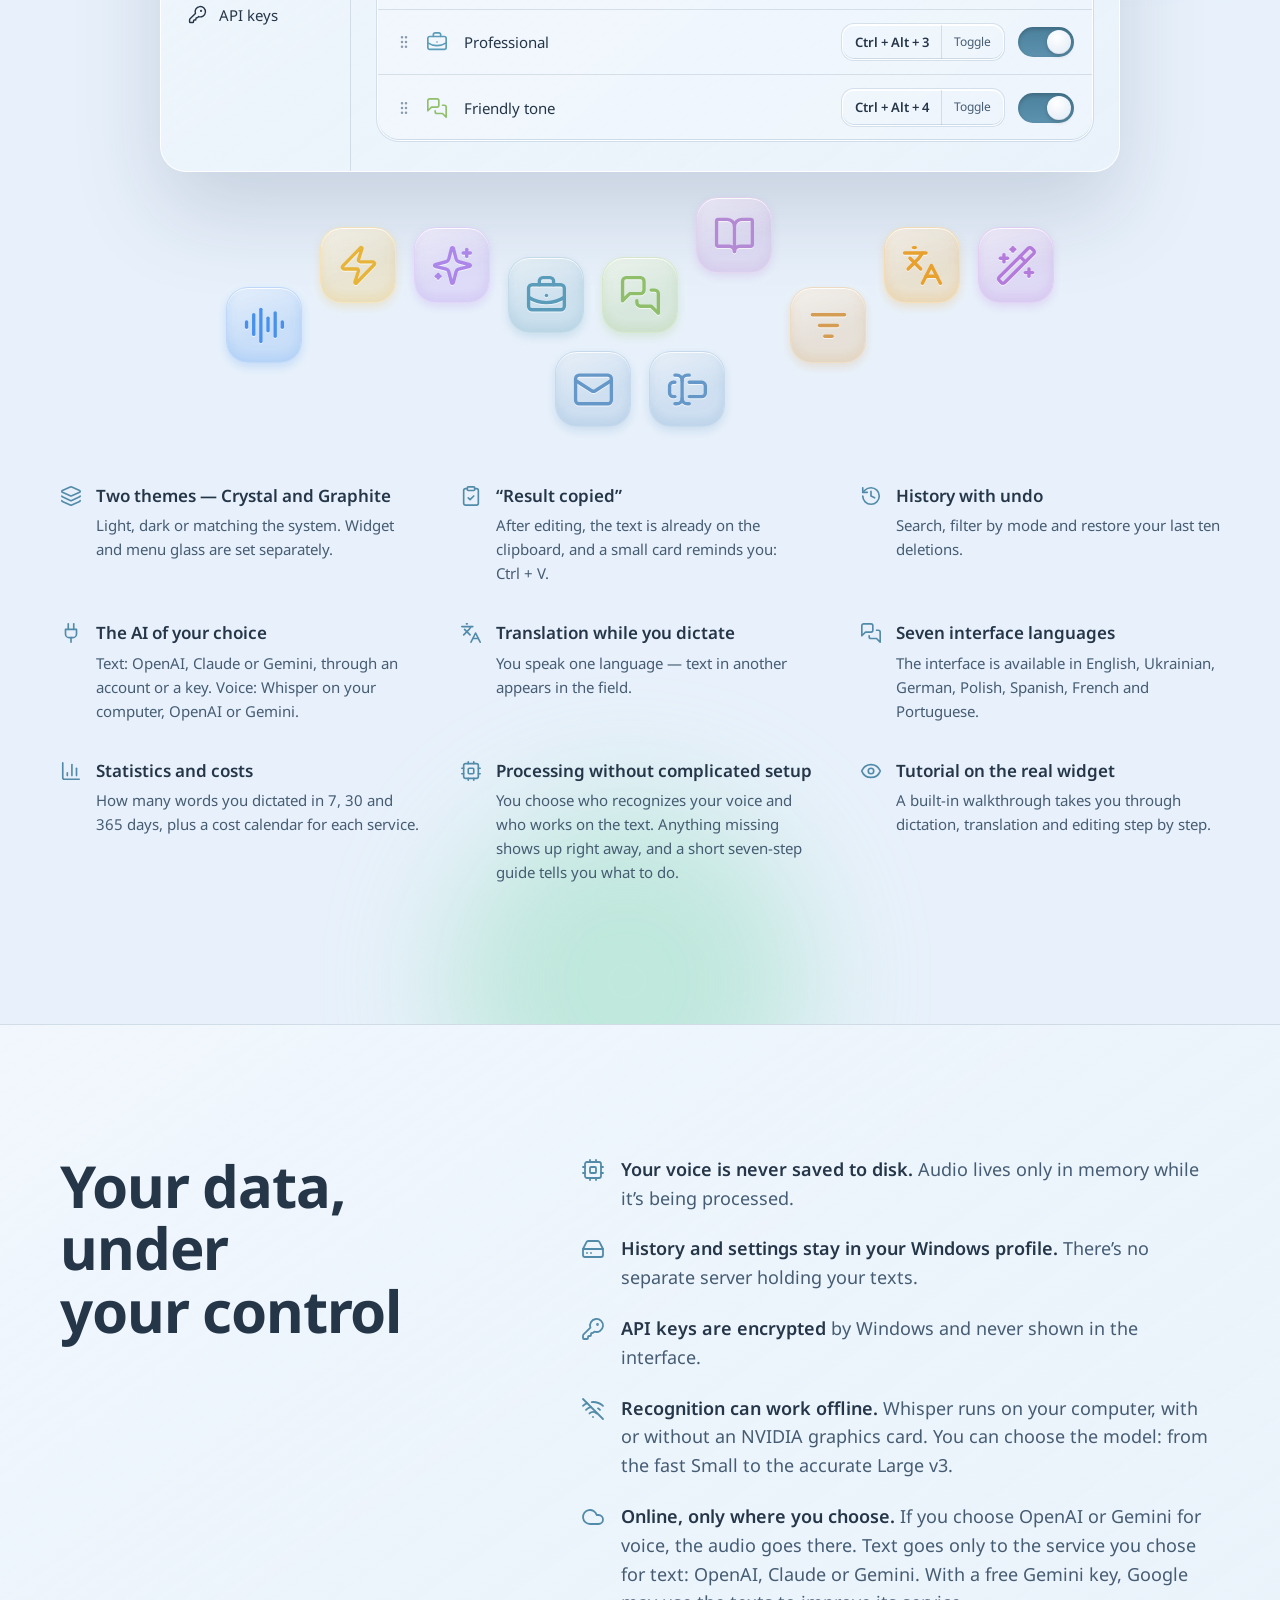
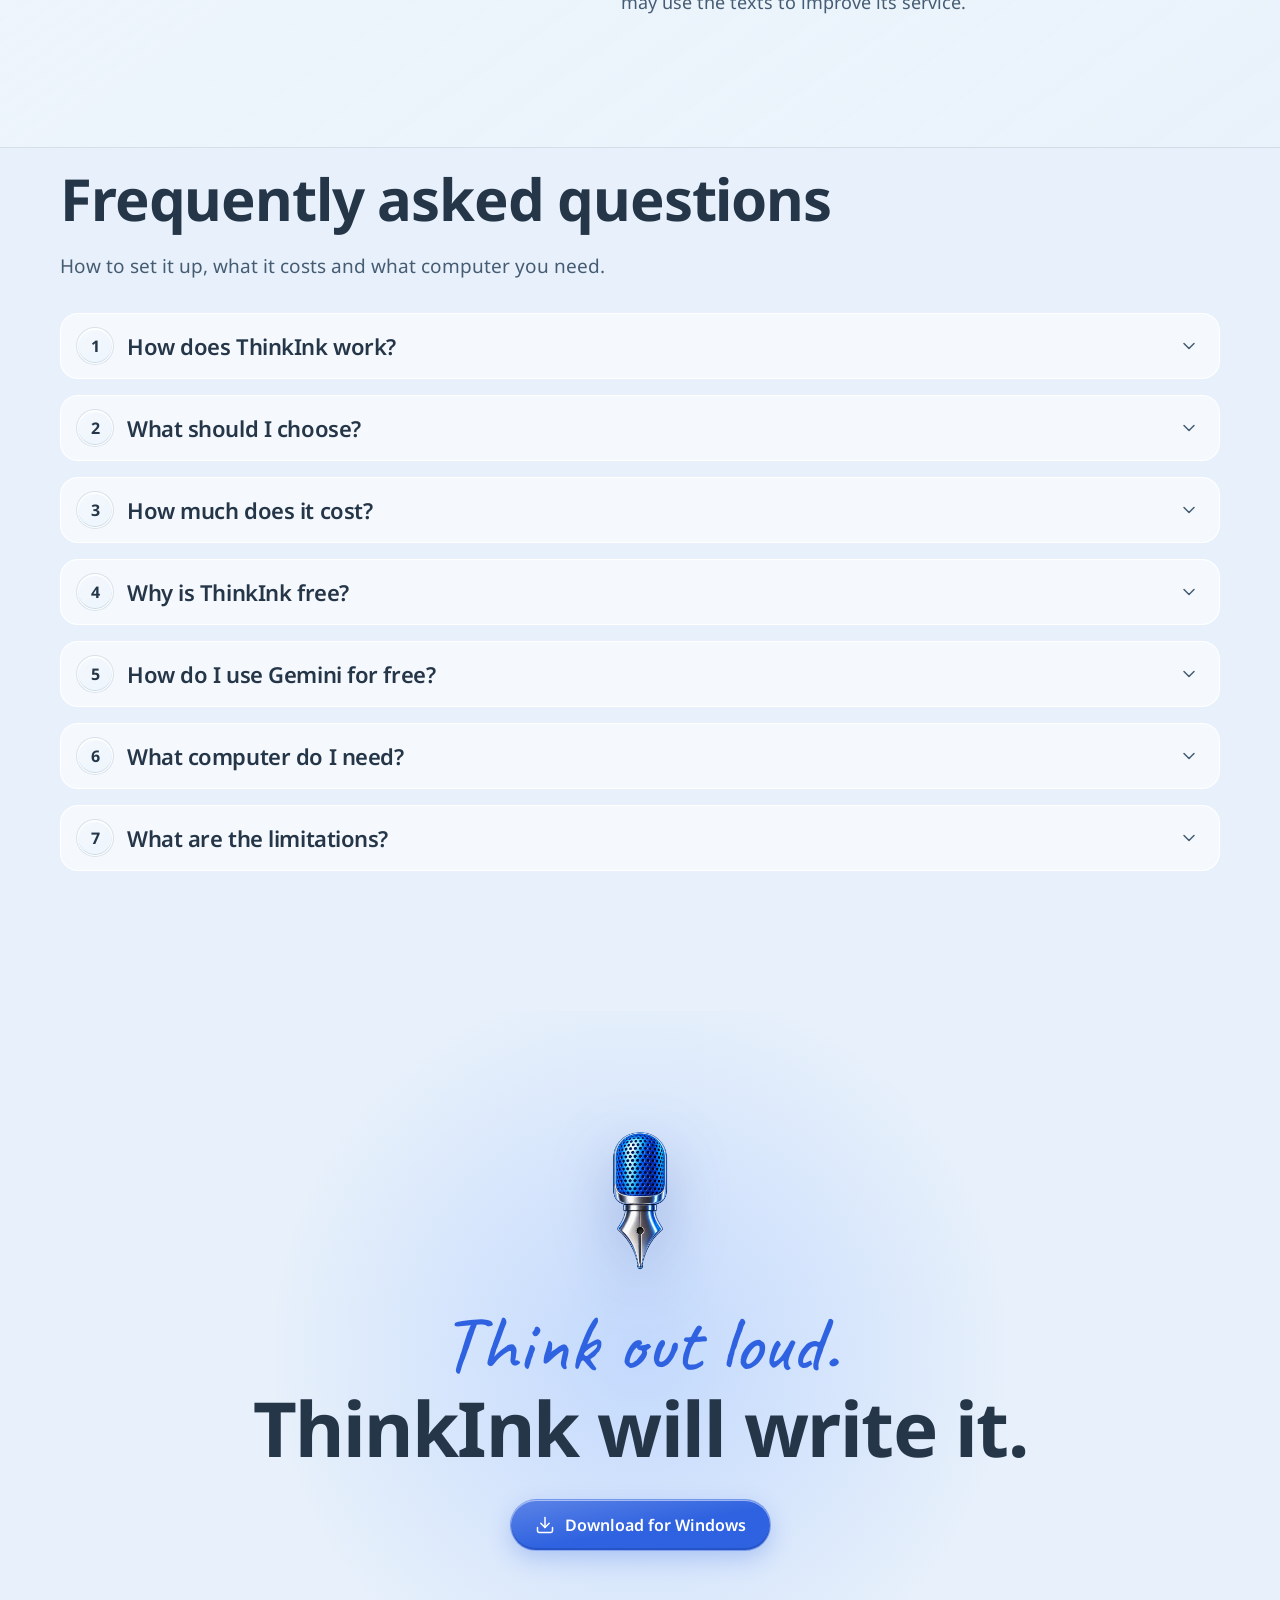
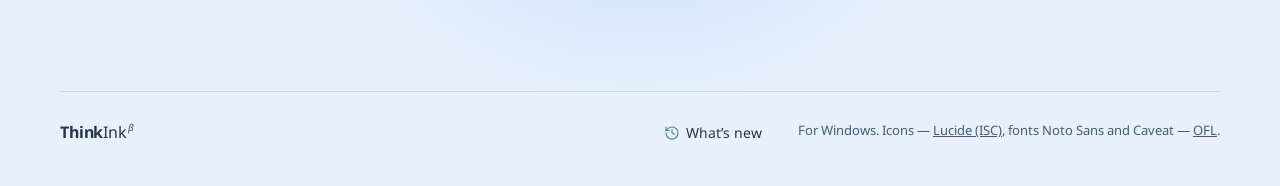
==== commit 5b90d81f: "Сайт: шапка із завантаженням, пояснення попередження Windows, редагування в режимах, приватність, пи" ====
--- a/index.html
+++ b/index.html
@@ -6,7 +6,15 @@
 <title>ThinkInk — думай уголос, я напишу, як треба</title>
 <meta name="description" content="ThinkInk для Windows: думаєш уголос, а в поле вводу потрапляє чистий текст — виправлений, діловий, перекладений або оформлений як лист.">
 <meta name="color-scheme" content="light dark">
-<link rel="icon" href="assets/brand/thinkink-3d.png">
+<link rel="icon" href="assets/brand/thinkink-64.png">
+<meta property="og:type" content="website">
+<meta property="og:site_name" content="ThinkInk">
+<meta property="og:title" content="ThinkInk — думай уголос, я напишу, як треба">
+<meta property="og:description" content="ThinkInk для Windows: думаєш уголос, а в поле вводу потрапляє чистий текст — виправлений, діловий, перекладений або оформлений як лист.">
+<meta property="og:image" content="http://thinkink.com.ua/assets/brand/og-image.png">
+<meta property="og:image:width" content="1200">
+<meta property="og:image:height" content="630">
+<meta name="twitter:card" content="summary_large_image">
 <link rel="stylesheet" href="styles.css">
 <!-- i18n:links — адреси мовних версій; оновлює build-langs.cjs -->
 <link rel="canonical" href="https://thinkink.com.ua/">
@@ -49,14 +57,14 @@
 
 <header class="top" id="top">
   <a class="brand" href="#hero" aria-label="ThinkInk, на початок">
-    <img src="assets/brand/thinkink-3d.png" alt="" width="28" height="28">
+    <img src="assets/brand/thinkink-64.png" alt="" width="28" height="28">
     <span class="wordmark"><b>Think</b>Ink<sup>β</sup></span>
   </a>
   <nav class="nav" aria-label="Розділи">
     <a href="#scene">Як це працює</a>
     <a href="#modes">Режими</a>
     <a href="#interface">Інтерфейс</a>
-    <a href="#benefits">Переваги</a>
+    <a href="#privacy">Приватність</a>
     <a href="#faq">Питання</a>
   </nav>
   <details class="lang" data-lang-menu>
@@ -76,6 +84,7 @@
     <button type="button" data-set-theme="light" aria-label="Світла тема" aria-pressed="true"><svg data-icon="sun"></svg></button>
     <button type="button" data-set-theme="dark" aria-label="Темна тема" aria-pressed="false"><svg data-icon="moon"></svg></button>
   </div>
+  <a class="btn btn-primary top-dl" href="https://github.com/AndriyGusak/ThinkInk/releases/latest" data-download data-goatcounter-click="zavantazhennia-shapka"><svg data-icon="download"></svg><span>Завантажити</span></a>
 </header>
 
 <main id="main">
@@ -85,7 +94,7 @@
   <div class="aurora" aria-hidden="true"><i></i><i></i><i></i><i></i></div>
   <div class="hero-inner">
     <div class="logo-stage" aria-hidden="true">
-      <img class="logo3d" src="assets/brand/thinkink-3d.png" alt="" width="1254" height="1254">
+      <img class="logo3d" src="assets/brand/thinkink-512.png" alt="" width="512" height="512">
       <span class="logo-glow"></span>
     </div>
     <h1 id="hero-title" class="hero-title">
@@ -98,6 +107,15 @@
       <a class="btn btn-primary" href="https://github.com/AndriyGusak/ThinkInk/releases/latest" data-download data-goatcounter-click="zavantazhennia"><svg data-icon="download"></svg>Завантажити для Windows</a>
       <a class="btn" href="#scene">Подивитися, як це працює</a>
     </div>
+    <p class="dl-meta"><span class="dl-rel" hidden><span>Версія</span> <span data-dl-v></span> · <span data-dl-mb></span>&nbsp;<span>МБ</span> · </span><span>Windows 64-біт</span> · <a href="https://github.com/AndriyGusak/ThinkInk/releases">Що нового</a></p>
+    <details class="dl-warn">
+      <summary><svg class="ic-tri" viewBox="0 0 24 24" fill="none" stroke="currentColor" stroke-width="1.8" stroke-linecap="round" stroke-linejoin="round" aria-hidden="true"><path d="m21.73 18-8-14a2 2 0 0 0-3.48 0l-8 14A2 2 0 0 0 4 21h16a2 2 0 0 0 1.73-3"/><path d="M12 9v4"/><path d="M12 17h.01"/></svg><span>Чому Windows попереджає?</span></summary>
+      <div class="dl-pop">
+        <p><b>Windows може показати «Невідомий видавець».</b> Так буває з програмами без платного сертифіката розробника. Сертифікат коштує щороку чималих грошей, а ThinkInk безкоштовний, тому його немає.</p>
+        <p><b>Як встановити:</b> у вікні Windows натисни «Докладніше», а потім «Виконати все одно».</p>
+        <p><b>Звідки файл:</b> кнопка завантажує інсталятор з офіційної сторінки ThinkInk на GitHub.</p>
+      </div>
+    </details>
 
     <div class="widget-demo" aria-hidden="true">
       <div class="widget" data-state="recording">
@@ -173,27 +191,16 @@
           <p id="mp-got"></p>
         </figure>
       </div>
+      <div class="edit-stage" id="edit-stage" aria-hidden="true">
+        <div class="doc">
+          <p class="doc-line muted-line"></p>
+          <p class="doc-text"><span class="sel" id="edit-before">Хочу сказати, що, на жаль, сьогодні я ніяк не встигаю нормально глянути кошторис, тому, якщо ви не проти, давайте, мабуть, перенесемо обговорення на п’ятницю.</span><span class="sel-after" id="edit-after">Sorry, I won’t get to the estimate today. Can we discuss it on Friday?</span></p>
+          <p class="doc-line muted-line short"></p>
+        </div>
+        <div class="voice-bubble"><svg data-icon="mic"></svg><span class="hand">Скороти й переклади англійською</span></div>
+        <div class="copied-toast"><svg data-icon="clipboard-check"></svg><span><b>Результат скопійовано</b>Встав через Ctrl&nbsp;+&nbsp;V</span></div>
+      </div>
       <p class="fine">Приклади ілюструють, як працює режим. Справжній результат залежить від обраної моделі та твого мовлення.</p>
-    </div>
-  </div>
-</section>
-
-<!-- РЕДАГУВАННЯ ВИДІЛЕНОГО -->
-<section class="edit" id="edit" aria-labelledby="edit-title">
-  <div class="wrap edit-grid">
-    <div class="edit-copy">
-      <h2 id="edit-title">Виділи абзац. Скажи, що з ним зробити.</h2>
-      <p>«Формалізуй», «переклади англійською», «скороти, але збережи всі дати»: звичайною мовою, без запам’ятовування команд. ThinkInk переробить фрагмент і скопіює результат у буфер обміну. Ти вставляєш його через Ctrl&nbsp;+&nbsp;V туди, куди потрібно.</p>
-      <p>Буфер обміну працює в будь-якій програмі, тому результат не прив’язаний до вікна, де був текст. Його можна вставити на місце виділеного, в інший документ, лист чи чат. А команду можна сказати незалежно від того, яке вікно зараз відкрите.</p>
-    </div>
-    <div class="edit-stage" id="edit-stage" aria-hidden="true">
-      <div class="doc">
-        <p class="doc-line muted-line"></p>
-        <p class="doc-text"><span class="sel" id="edit-before">Я не встигаю глянути кошторис сьогодні. Давайте перенесемо обговорення на п’ятницю.</span><span class="sel-after" id="edit-after">Я не встигаю переглянути кошторис сьогодні. Пропоную перенести обговорення на п’ятницю.</span></p>
-        <p class="doc-line muted-line short"></p>
-      </div>
-      <div class="voice-bubble"><svg data-icon="mic"></svg><span class="hand">Формалізуй</span></div>
-      <div class="copied-toast"><svg data-icon="clipboard-check"></svg><span><b>Результат скопійовано</b>Встав через Ctrl&nbsp;+&nbsp;V</span></div>
     </div>
   </div>
 </section>
@@ -250,6 +257,9 @@
       <li><svg data-icon="layers"></svg><div><b>Дві теми — Crystal і Graphite</b>Світла, темна або за системою. Окремо налаштовуються скло віджета та меню.</div></li>
       <li><svg data-icon="clipboard-check"></svg><div><b>«Результат скопійовано»</b>Після редагування текст уже в буфері обміну, а невелика картка підкаже: Ctrl&nbsp;+&nbsp;V.</div></li>
       <li><svg data-icon="history"></svg><div><b>Історія з поверненням</b>Пошук, фільтр за режимами і повернення десяти останніх видалень.</div></li>
+      <li><svg data-icon="plug"></svg><div><b>ШІ на твій вибір</b>Текст — OpenAI, Claude або Gemini, через акаунт чи ключ. Голос — Whisper на комп’ютері, OpenAI або Gemini.</div></li>
+      <li><svg data-icon="languages"></svg><div><b>Переклад під час диктування</b>Говориш однією мовою — у&nbsp;полі з’являється текст іншою.</div></li>
+      <li><svg data-icon="messages-square"></svg><div><b>Українською з першого дня</b>Режими й приклади створені українською. Інтерфейс — ще шістьма мовами.</div></li>
       <li><svg data-icon="chart-column"></svg><div><b>Статистика й витрати</b>Скільки слів продиктовано за 7, 30, 365 днів, і календар витрат за кожним сервісом.</div></li>
       <li><svg data-icon="cpu"></svg><div><b>Обробка без складних налаштувань</b>Обираєш, хто розпізнає голос і хто працює з текстом. Чого бракує, видно одразу, а коротка інструкція з&nbsp;семи кроків підкаже, що робити.</div></li>
       <li><svg data-icon="eye"></svg><div><b>Навчання на справжньому віджеті</b>Вбудований тест проводить через диктування, переклад і редагування крок за кроком.</div></li>
@@ -260,55 +270,14 @@
 <!-- ПРИВАТНІСТЬ -->
 <section class="privacy" id="privacy" aria-labelledby="privacy-title">
   <div class="wrap privacy-grid">
-    <h2 id="privacy-title">Записи голосу не&nbsp;займають місця на&nbsp;диску</h2>
+    <h2 id="privacy-title">Твої дані під&nbsp;твоїм контролем</h2>
     <div class="facts">
-      <p><svg data-icon="cpu"></svg><span><b>Аудіо живе лише в пам’яті</b> поки йде обробка, і не зберігається як запис.</span></p>
+      <p><svg data-icon="cpu"></svg><span><b>Голос не записується на диск.</b> Аудіо живе лише в пам’яті, поки йде обробка.</span></p>
       <p><svg data-icon="hard-drive"></svg><span><b>Історія й налаштування — у твоєму профілі Windows.</b> Окремого сервера з твоїми текстами немає.</span></p>
       <p><svg data-icon="key-round"></svg><span><b>Ключі API зашифровані</b> засобами Windows і ніколи не показуються в інтерфейсі.</span></p>
       <p><svg data-icon="wifi-off"></svg><span><b>Розпізнавання може працювати без інтернету.</b> Whisper працює на твоєму комп’ютері, з відеокартою NVIDIA або без неї. Модель можна обрати: від швидкої Small до точної Large&nbsp;v3.</span></p>
-    </div>
-    <p class="fine">Якщо для голосу обрано OpenAI або Gemini, аудіо надсилається туди. Для роботи з текстом (режими, переклад, редагування) ThinkInk надсилає текст лише тому сервісу, який обрано: OpenAI, Claude або Gemini. Безкоштовний ключ Gemini має свої умови: Google може використовувати надіслані тексти для покращення сервісу.</p>
-  </div>
-</section>
-
-<!-- ПЕРЕВАГИ -->
-<section class="benefits" id="benefits" aria-labelledby="benefits-title">
-  <div class="wrap">
-    <h2 id="benefits-title">Що ти отримуєш</h2>
-    <p class="section-lead">Головні можливості ThinkInk і те, що кожна з них дає тобі.</p>
-    <div class="table-scroll benefits-table">
-      <table>
-        <thead><tr><th scope="col">Перевага</th><th scope="col">Що це дає</th></tr></thead>
-        <tbody>
-          <tr><th scope="row"><svg data-icon="gift"></svg>Безкоштовна програма</th><td>Сам ThinkInk нічого не коштує. Обробка тексту йде через твою підписку або твій ключ API — платиш лише самому сервісу, якщо він платний.</td></tr>
-          <tr><th scope="row"><svg data-icon="plug"></svg>ШІ на твій вибір</th><td>Для тексту — OpenAI, Claude або Gemini: через акаунт (ChatGPT, Claude Code) або через ключ API. Для голосу — Whisper на комп’ютері, OpenAI або Gemini. Усі ключі додаються в одному місці, і ThinkInk сам розпізнає, чий це ключ.</td></tr>
-          <tr><th scope="row"><svg data-icon="wifi-off"></svg>Розпізнавання на твоєму комп’ютері</th><td>Whisper перетворює голос на текст без інтернету — з відеокартою NVIDIA або без неї.</td></tr>
-          <tr><th scope="row"><svg data-icon="sparkles"></svg>11 готових режимів</th><td>Виправлення, діловий і дружній тон, лист, промпт, «без води» та інші.</td></tr>
-          <tr><th scope="row"><svg data-icon="wand-sparkles"></svg>Редагування голосом</th><td>Виділи готовий текст і скажи, що з ним зробити: «формалізуй», «скороти, але збережи дати». Результат одразу в буфері обміну, тож вставити його можна куди завгодно.</td></tr>
-          <tr><th scope="row"><svg data-icon="languages"></svg>Переклад під час диктування</th><td>Говориш однією мовою — у полі з’являється текст іншою.</td></tr>
-          <tr><th scope="row"><svg data-icon="text-cursor-input"></svg>Будь-яка програма Windows</th><td>Текст вставляється там, де стоїть курсор: у пошті, месенджері, документі. Нічого не треба копіювати.</td></tr>
-          <tr><th scope="row"><svg data-icon="shield-check"></svg>Голос не зберігається</th><td>Аудіо живе лише в пам’яті, історія — у твоєму профілі Windows, ключі API зашифровані.</td></tr>
-          <tr><th scope="row"><svg data-icon="messages-square"></svg>Українською з першого дня</th><td>Режими й приклади створені українською, а не перекладені. Інтерфейс є також англійською, німецькою, польською, іспанською, французькою й&nbsp;португальською.</td></tr>
-          <tr><th scope="row"><svg data-icon="history"></svg>Історія й статистика</th><td>Пошук, повернення видаленого, скільки слів продиктовано і скільки коштувала обробка.</td></tr>
-        </tbody>
-      </table>
-    </div>
-  </div>
-</section>
-
-<!-- ЧЕСНО ПРО МЕЖІ -->
-<section class="limits" id="limits" aria-labelledby="limits-title">
-  <div class="wrap limits-grid">
-    <h2 id="limits-title">Що варто знати заздалегідь</h2>
-    <ul>
-      <li>Це тестова версія β — лише для Windows x64.</li>
-      <li>Програма поки безкоштовна. Підписка чи оплата ключа API — окремо, у&nbsp;самого сервісу.</li>
-      <li>Claude за підпискою працює через встановлений у тебе Claude Code і відповідає повільніше, ніж через ключ Anthropic. Gemini підключається лише ключем API.</li>
-      <li>Точні витрати OpenAI й Anthropic видно з&nbsp;адміністративним ключем. Для Gemini і&nbsp;без такого ключа ThinkInk показує оцінку.</li>
-      <li>Миттєве диктування працює з&nbsp;Whisper або OpenAI, з&nbsp;Gemini&nbsp;— ні.</li>
-      <li>Деякі програми з підвищеними правами не приймають автоматичну вставку — тоді текст можна скопіювати з історії.</li>
-      <li>Один запис — до 15 хвилин.</li>
-    </ul>
+      <p><svg data-icon="cloud"></svg><span><b>Через інтернет — лише туди, куди обрав.</b> Якщо для голосу обрано OpenAI чи Gemini, аудіо йде туди. Текст отримує лише сервіс, обраний для тексту: OpenAI, Claude або Gemini. З&nbsp;безкоштовним ключем Gemini Google може використовувати тексти для покращення сервісу.</span></p>
+    </div>
   </div>
 </section>
 
@@ -364,13 +333,13 @@
       <div class="faq-body">
 
       <div class="faq-card faq-pick">
-        <div class="fc-head"><span class="gi" style="--c:#4a91ee"><svg data-icon="badge-check"></svg></span><b>Наша порада<small>Точно, швидко й недорого</small></b></div>
+        <div class="fc-head"><span class="gi" style="--c:#4a91ee"><svg data-icon="badge-check"></svg></span><b>Моя порада<small>Точно, швидко й недорого</small></b></div>
         <div class="route">
           <div class="route-step"><small><svg data-icon="mic"></svg>Голос → транскрипція</small><span class="opts"><span class="opt">Whisper <em>з&nbsp;відеокартою NVIDIA</em></span><span class="or">або</span><span class="opt">OpenAI <span class="kb" title="з ключем API" aria-label="з ключем API"><svg data-icon="key-round"></svg>API</span></span></span></div>
           <svg class="route-arrow" data-icon="arrow-right"></svg>
           <div class="route-step"><small><svg data-icon="sparkles"></svg>Транскрипція → готовий текст</small><span class="opts"><span class="opt">OpenAI GPT-6.1 Terra <span class="kb" title="з ключем API" aria-label="з ключем API"><svg data-icon="key-round"></svg>API</span></span><span class="or">або</span><span class="opt">Claude Sonnet&nbsp;5.5 <span class="kb" title="з ключем API" aria-label="з ключем API"><svg data-icon="key-round"></svg>API</span></span></span></div>
         </div>
-        <p class="fc-note">Чому саме так: у&nbsp;наших тестах GPT-6.1 Terra точно виконала всі режими й&nbsp;жодного разу не відповіла на запитання замість того, щоб його записати. Claude Sonnet&nbsp;5.5 теж добре себе показала. Ціна обробки — ≈&nbsp;0,002–0,004&nbsp;$ за фразу.</p>
+        <p class="fc-note">Чому саме так: у&nbsp;моїх тестах GPT-6.1 Terra точно виконала всі режими й&nbsp;жодного разу не відповіла на запитання замість того, щоб його записати. Claude Sonnet&nbsp;5.5 теж добре себе показала. Ціна обробки — ≈&nbsp;0,002–0,004&nbsp;$ за фразу.</p>
       </div>
 
       <div class="faq-cards cols-4">
@@ -413,7 +382,7 @@
           <p class="fc-note">Умови безкоштовного Gemini — у&nbsp;питанні 5.</p>
         </div>
       </div>
-      <p class="fine">Поради й&nbsp;швидкість — з&nbsp;наших тестів: понад 150 перевірок обробки тексту (однакові фрази в&nbsp;різних режимах і&nbsp;моделях). Ціни — оцінка за тарифами сервісів на 1&nbsp;листопада 2026 року.</p>
+      <p class="fine">Поради й&nbsp;швидкість — з&nbsp;моїх тестів: понад 150 перевірок обробки тексту (однакові фрази в&nbsp;різних режимах і&nbsp;моделях). Ціни — оцінка за тарифами сервісів на 1&nbsp;листопада 2026 року.</p>
     </div></details>
 
     <!-- 2 -->
@@ -424,7 +393,7 @@
       <div class="faq-cards cols-3">
         <div class="faq-card">
           <div class="fc-head"><span class="gi" style="--c:#90bf6b"><svg data-icon="gift"></svg></span><b>Безкоштовно</b></div>
-          <p class="fc-price">0&nbsp;¢</p>
+          <p class="fc-price">0&nbsp;$</p>
           <dl class="mini-route">
             <div><dt><svg data-icon="mic"></svg>Голос → транскрипція</dt><dd><span class="opts"><span class="opt">Whisper <em>на комп’ютері</em></span><span class="or">або</span><span class="opt">Gemini <span class="kb" title="з ключем API" aria-label="з ключем API"><svg data-icon="key-round"></svg>API</span> <em>(безкоштовно)</em></span></span></dd></div>
             <div><dt><svg data-icon="sparkles"></svg>Транскрипція → текст</dt><dd><span class="opts"><span class="opt">Gemini <span class="kb" title="з ключем API" aria-label="з ключем API"><svg data-icon="key-round"></svg>API</span> <em>(безкоштовно)</em></span></span></dd></div>
@@ -442,12 +411,12 @@
         </div>
         <div class="faq-card">
           <div class="fc-head"><span class="gi" style="--c:#4a91ee"><svg data-icon="credit-card"></svg></span><b>Платний ключ</b></div>
-          <p class="fc-price">&lt;&nbsp;1&nbsp;¢ <small>за фразу</small></p>
+          <p class="fc-price">&lt;&nbsp;0,01&nbsp;$ <small>за фразу</small></p>
           <dl class="mini-route">
             <div><dt><svg data-icon="mic"></svg>Голос → транскрипція</dt><dd><span class="opts"><span class="opt">Whisper <em>на комп’ютері</em></span><span class="or">або</span><span class="opt">OpenAI <span class="kb" title="з ключем API" aria-label="з ключем API"><svg data-icon="key-round"></svg>API</span></span></span></dd></div>
             <div><dt><svg data-icon="sparkles"></svg>Транскрипція → текст</dt><dd><span class="opts"><span class="opt">OpenAI <span class="kb" title="з ключем API" aria-label="з ключем API"><svg data-icon="key-round"></svg>API</span></span><span class="or">або</span><span class="opt">Claude <span class="kb" title="з ключем API" aria-label="з ключем API"><svg data-icon="key-round"></svg>API</span></span><span class="or">або</span><span class="opt">Gemini <span class="kb" title="з ключем API" aria-label="з ключем API"><svg data-icon="key-round"></svg>API</span></span></span></dd></div>
           </dl>
-          <p class="fc-note">Платиш лише за&nbsp;те, що використав. Голос через OpenAI — до 0,6&nbsp;¢ за хвилину. Витрати видно в&nbsp;розділі «Витрати».</p>
+          <p class="fc-note">Платиш лише за&nbsp;те, що використав. Голос через OpenAI — до 0,006&nbsp;$ за хвилину. Витрати видно в&nbsp;розділі «Витрати».</p>
         </div>
       </div>
       <p class="fine">Ціни — оцінка за тарифами сервісів на 1&nbsp;листопада 2026 року.</p>
@@ -520,13 +489,27 @@
       </div>
       <p class="fine">Дані про пам’ять — приблизні, від розробників Whisper для комп’ютера (whisper.cpp).</p>
     </div></details>
+
+    <!-- 7: обмеження -->
+    <details class="faq-q" id="faq-limits">
+      <summary><h3><span class="faq-num">7</span>Які є обмеження?</h3><svg class="faq-chev" data-icon="chevron-down"></svg></summary>
+      <div class="faq-body">
+      <ul class="faq-facts">
+        <li><svg data-icon="badge-check"></svg><span>Це тестова версія β — лише для Windows 64-біт.</span></li>
+        <li><svg data-icon="clock"></svg><span>Claude за підпискою працює через встановлений у&nbsp;тебе Claude Code і&nbsp;відповідає повільніше, ніж через ключ Anthropic. Gemini підключається лише ключем API.</span></li>
+        <li><svg data-icon="wallet"></svg><span>Точні витрати OpenAI й&nbsp;Anthropic видно з&nbsp;адміністративним ключем. Для Gemini і&nbsp;без такого ключа ThinkInk показує оцінку.</span></li>
+        <li><svg data-icon="zap-off"></svg><span>Миттєве диктування працює з&nbsp;Whisper або OpenAI, з&nbsp;Gemini&nbsp;— ні.</span></li>
+        <li><svg data-icon="clipboard-paste"></svg><span>Деякі програми з&nbsp;підвищеними правами не приймають автоматичну вставку — тоді текст можна скопіювати з&nbsp;історії.</span></li>
+        <li><svg data-icon="timer"></svg><span>Один запис — до 15&nbsp;хвилин.</span></li>
+      </ul>
+    </div></details>
   </div>
 </section>
 
 <!-- ФІНАЛ -->
 <section class="final" id="final" aria-labelledby="final-title">
   <div class="final-inner">
-    <img src="assets/brand/thinkink-3d.png" alt="" width="160" height="160" class="final-logo">
+    <img src="assets/brand/thinkink-512.png" alt="" width="160" height="160" class="final-logo">
     <h2 id="final-title"><span class="hand">Думай уголос.</span> ThinkInk напише.</h2>
     <a class="btn btn-primary" href="https://github.com/AndriyGusak/ThinkInk/releases/latest" data-download data-goatcounter-click="zavantazhennia-final"><svg data-icon="download"></svg>Завантажити для Windows</a>
   </div>
@@ -536,6 +519,7 @@
 
 <footer class="foot">
   <span class="wordmark"><b>Think</b>Ink<sup>β</sup></span>
+  <nav class="foot-links" aria-label="Посилання"><a href="https://github.com/AndriyGusak/ThinkInk/releases"><svg data-icon="history"></svg>Що нового</a></nav>
   <span>Для Windows. Іконки — <a href="assets/Lucide.txt">Lucide (ISC)</a>, шрифти Noto Sans і Caveat — <a href="assets/fonts/NotoSans-OFL.txt">OFL</a>.</span>
 </footer>
 
--- a/styles.css
+++ b/styles.css
@@ -553,3 +553,35 @@
   .models{grid-template-columns:repeat(2,minmax(0,1fr))}
   .faq-card{padding:20px}
 }
+
+/* 02.11: завантаження — версія, розмір і пояснення попередження Windows */
+.dl-meta{margin:14px 0 0;font-size:13px;color:var(--muted)}
+.dl-meta a{color:inherit}
+.dl-warn{display:flex;flex-direction:column;align-items:center;max-width:520px;margin:10px auto 0;text-align:left}
+.dl-warn summary{list-style:none;cursor:pointer;display:inline-flex;gap:8px;align-items:center;font-size:14px;font-weight:600;color:var(--ink);padding:6px 14px;border-radius:18px;background:var(--ctrl),var(--base);border:1px solid var(--ctrl-edge);box-shadow:var(--ctrl-shadow);transition:background .15s}
+.dl-warn summary:hover{background:linear-gradient(var(--hover),var(--hover)),var(--base)}
+.dl-warn summary::-webkit-details-marker{display:none}
+.dl-warn summary:focus-visible{outline:2px solid var(--ink);outline-offset:2px}
+.ic-tri{width:18px;height:18px;color:#d9822b;flex:none}
+.dl-pop{margin-top:10px;padding:14px 18px;border-radius:16px;background:var(--card-solid);border:1px solid var(--edge);box-shadow:0 18px 40px #1d33551a;font-size:14px;line-height:1.55;color:var(--muted)}
+.dl-pop p{margin:0 0 8px}.dl-pop p:last-child{margin:0}
+.dl-pop b{color:var(--ink)}
+/* Кнопка в шапці */
+.top-dl{display:none;height:38px;padding:0 16px;font-size:14px;gap:8px}
+.top.show-dl .top-dl{display:inline-flex}
+.top-dl svg{width:16px;height:16px}
+/* Підвал */
+.foot{flex-wrap:wrap}
+.foot-links{display:flex;gap:18px;margin-left:auto;margin-right:24px}
+.foot-links a{display:inline-flex;gap:6px;align-items:center;color:var(--ink);text-decoration:none;font-size:14px}
+.foot-links svg[data-icon]{width:16px;height:16px;color:var(--accent)}
+/* Редагування — анімація всередині блоку режимів */
+.mode-panel.is-edit .mp-body{display:none}
+.mode-panel:not(.is-edit) .edit-stage{display:none}
+.mode-panel .edit-stage{margin:18px 0 0;padding:40px 0 34px}
+@media (max-width:600px){
+  .top-dl span{display:none}.top-dl{padding:0 11px}
+  .foot-links{margin:8px 0;width:100%;flex-wrap:wrap}
+  .mode-panel .voice-bubble .hand{font-size:20px}
+}
+@media (max-width:600px){.mode-panel .doc{padding:22px}.mode-panel .doc-text{font-size:16px;line-height:1.55}}
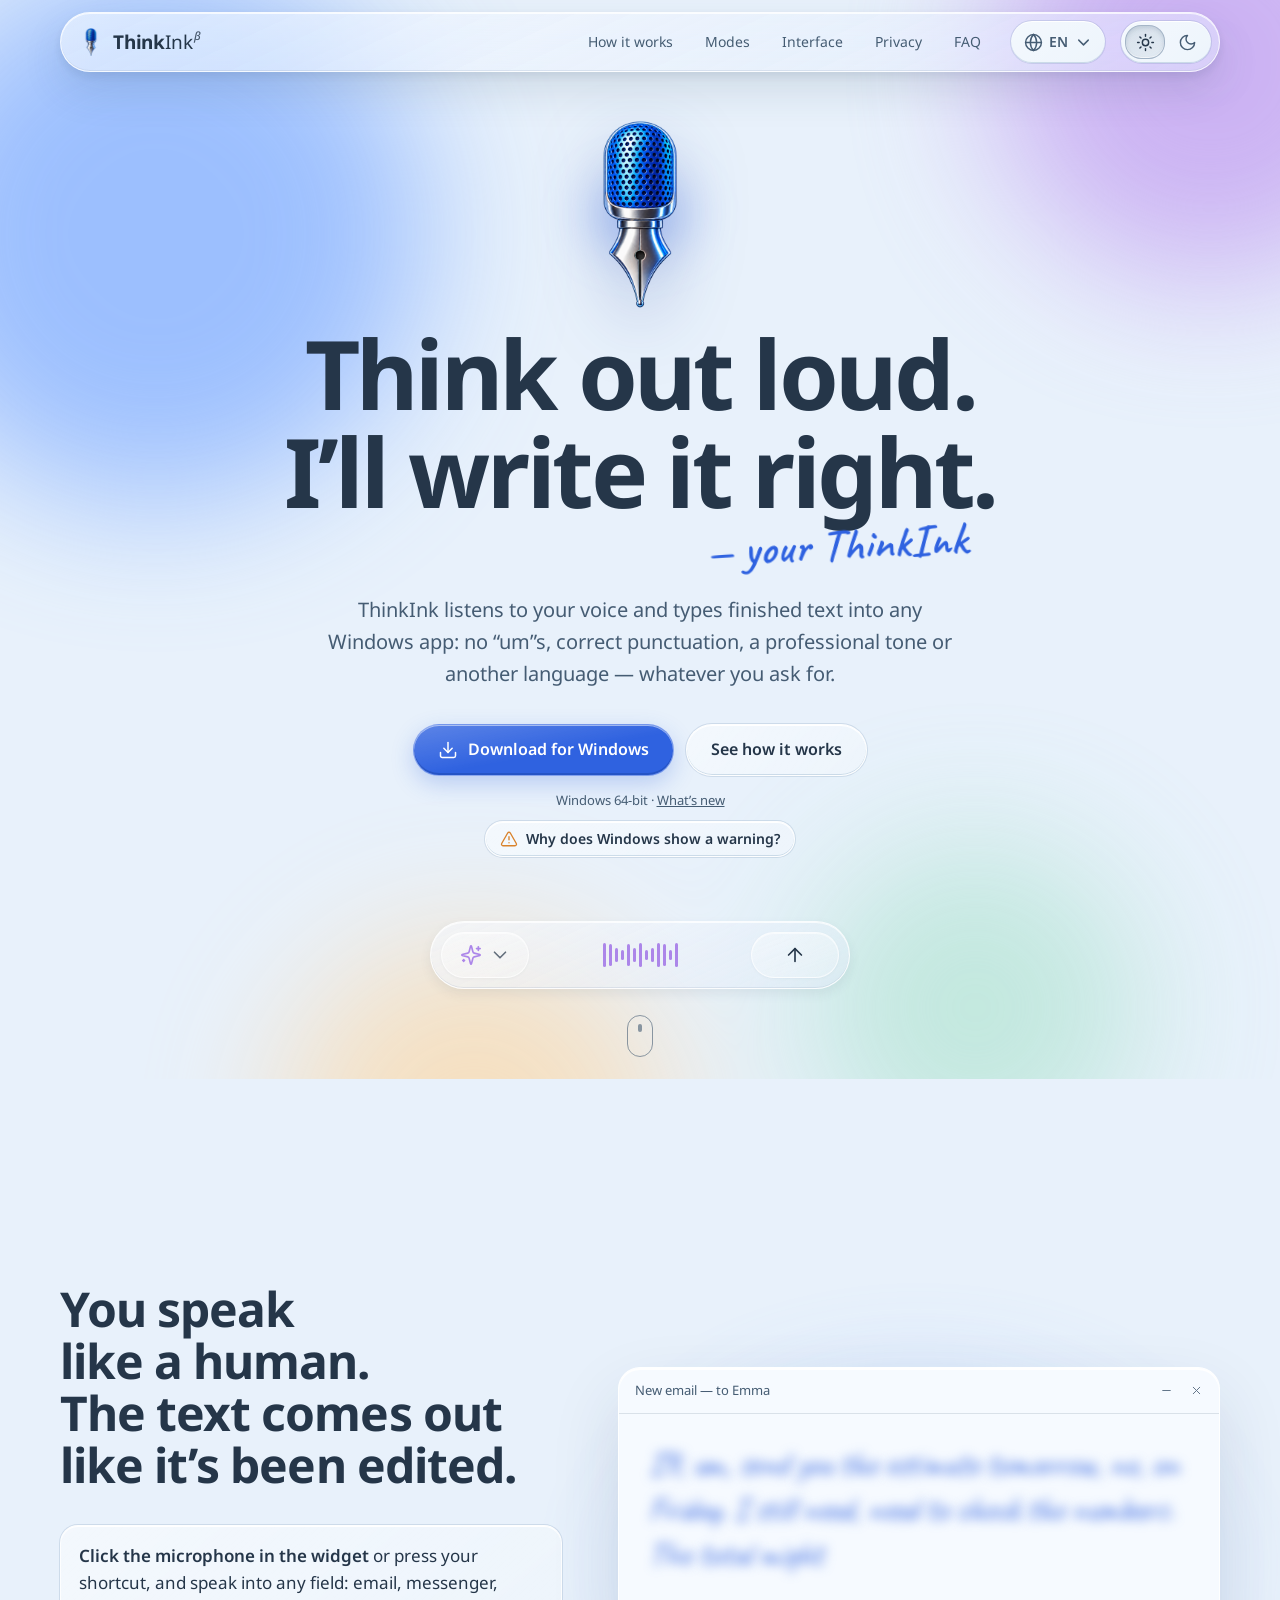
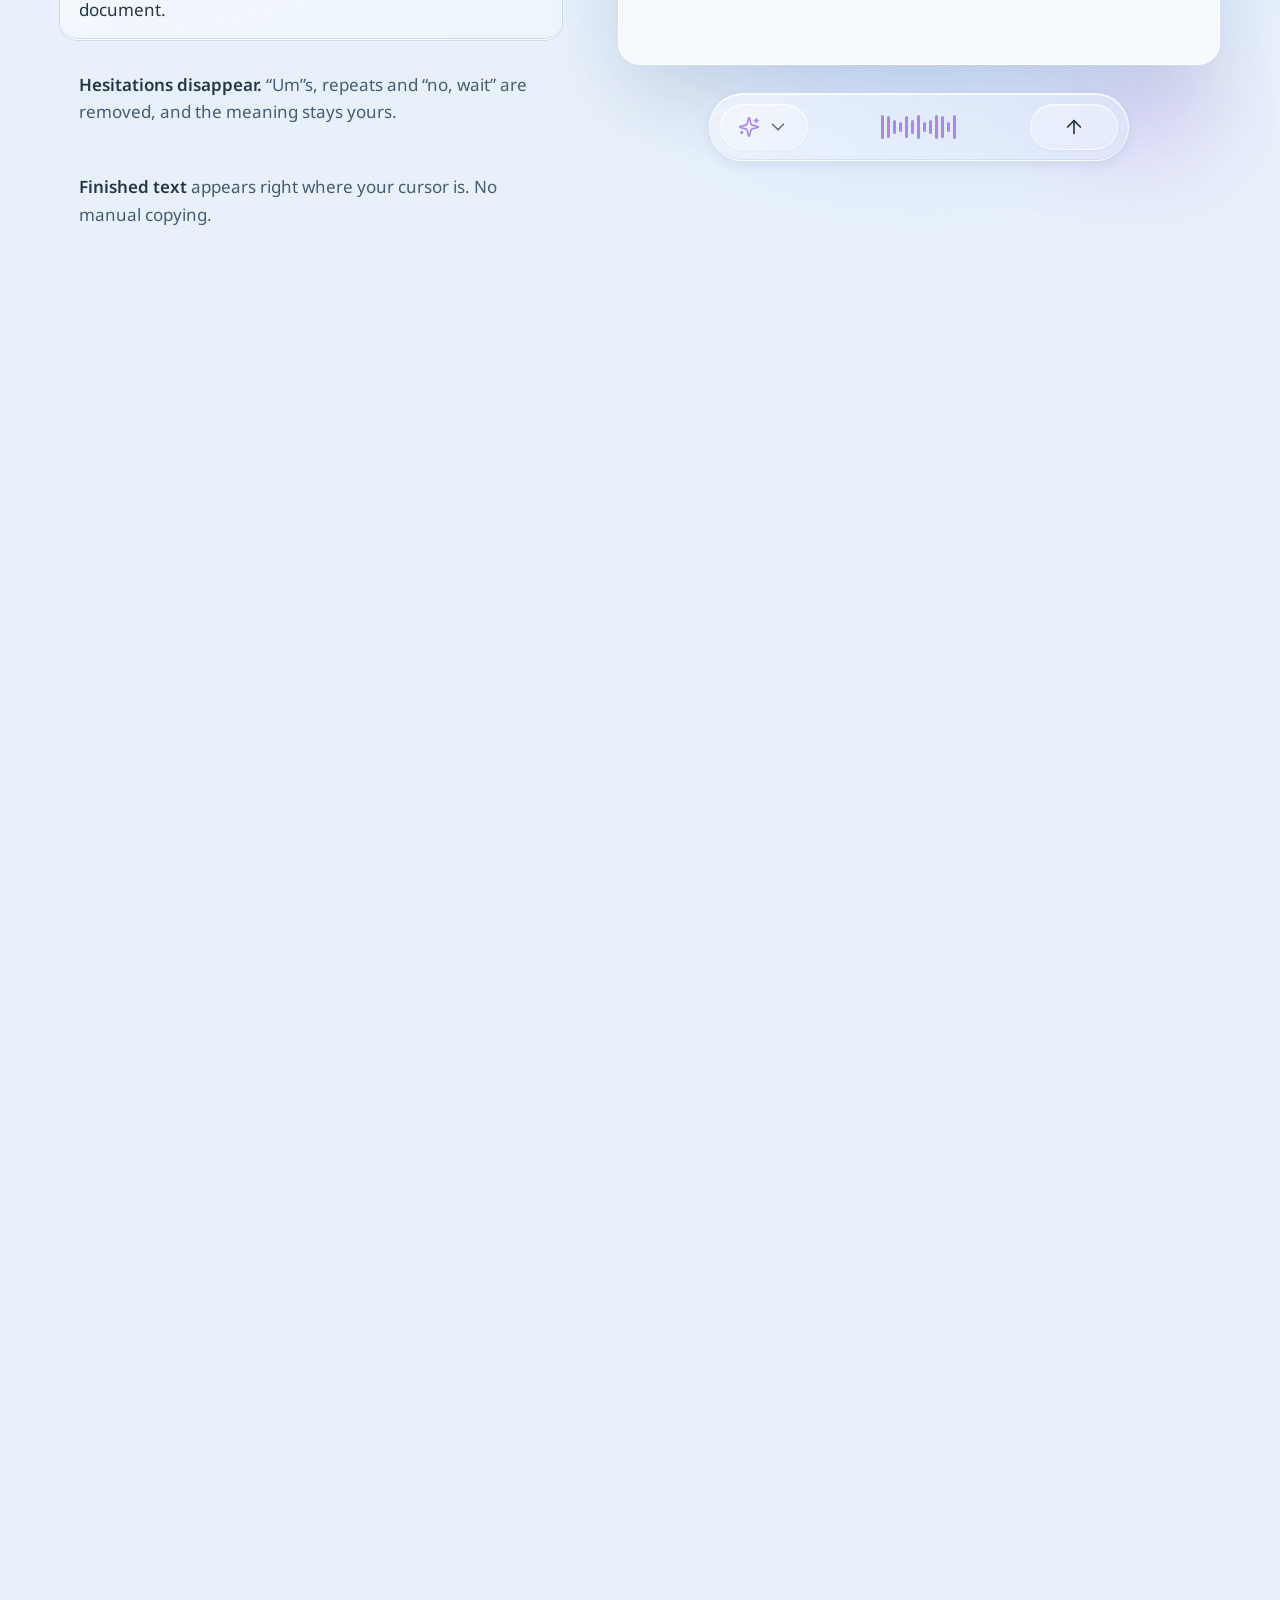
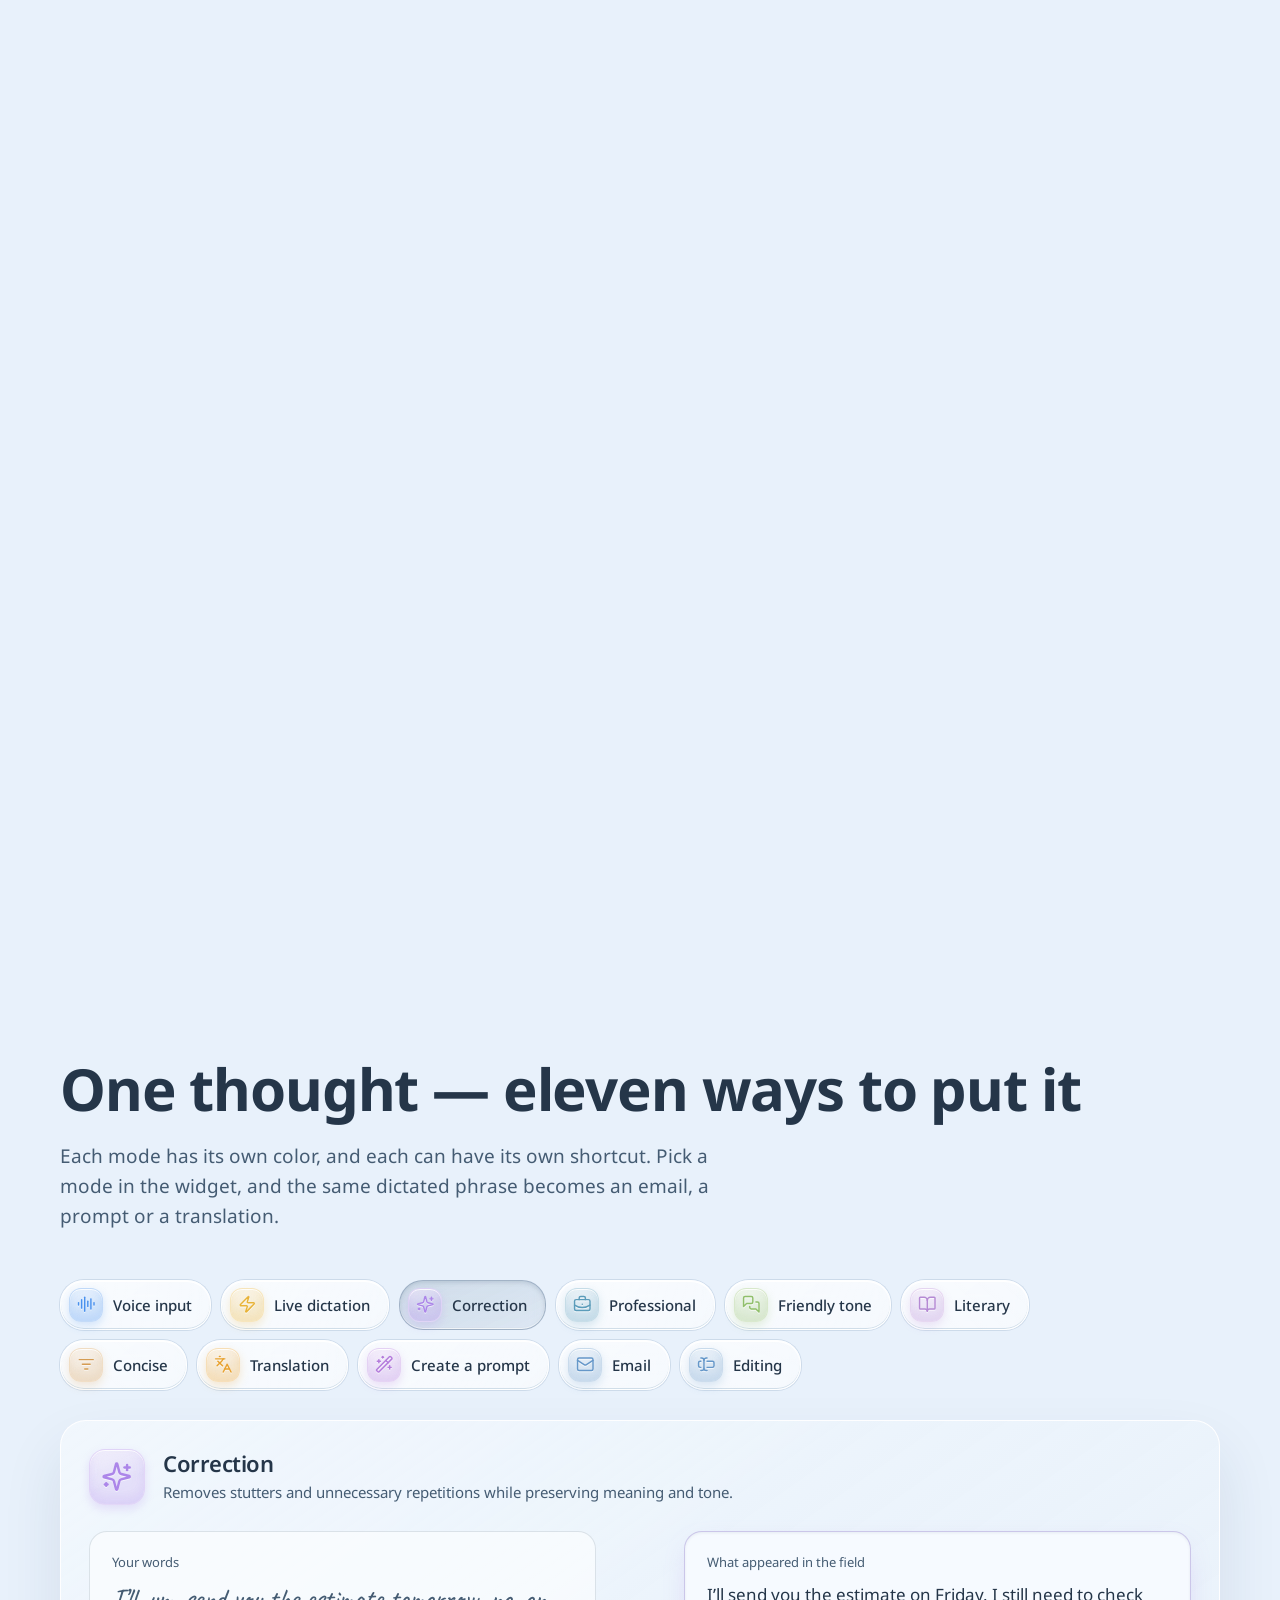
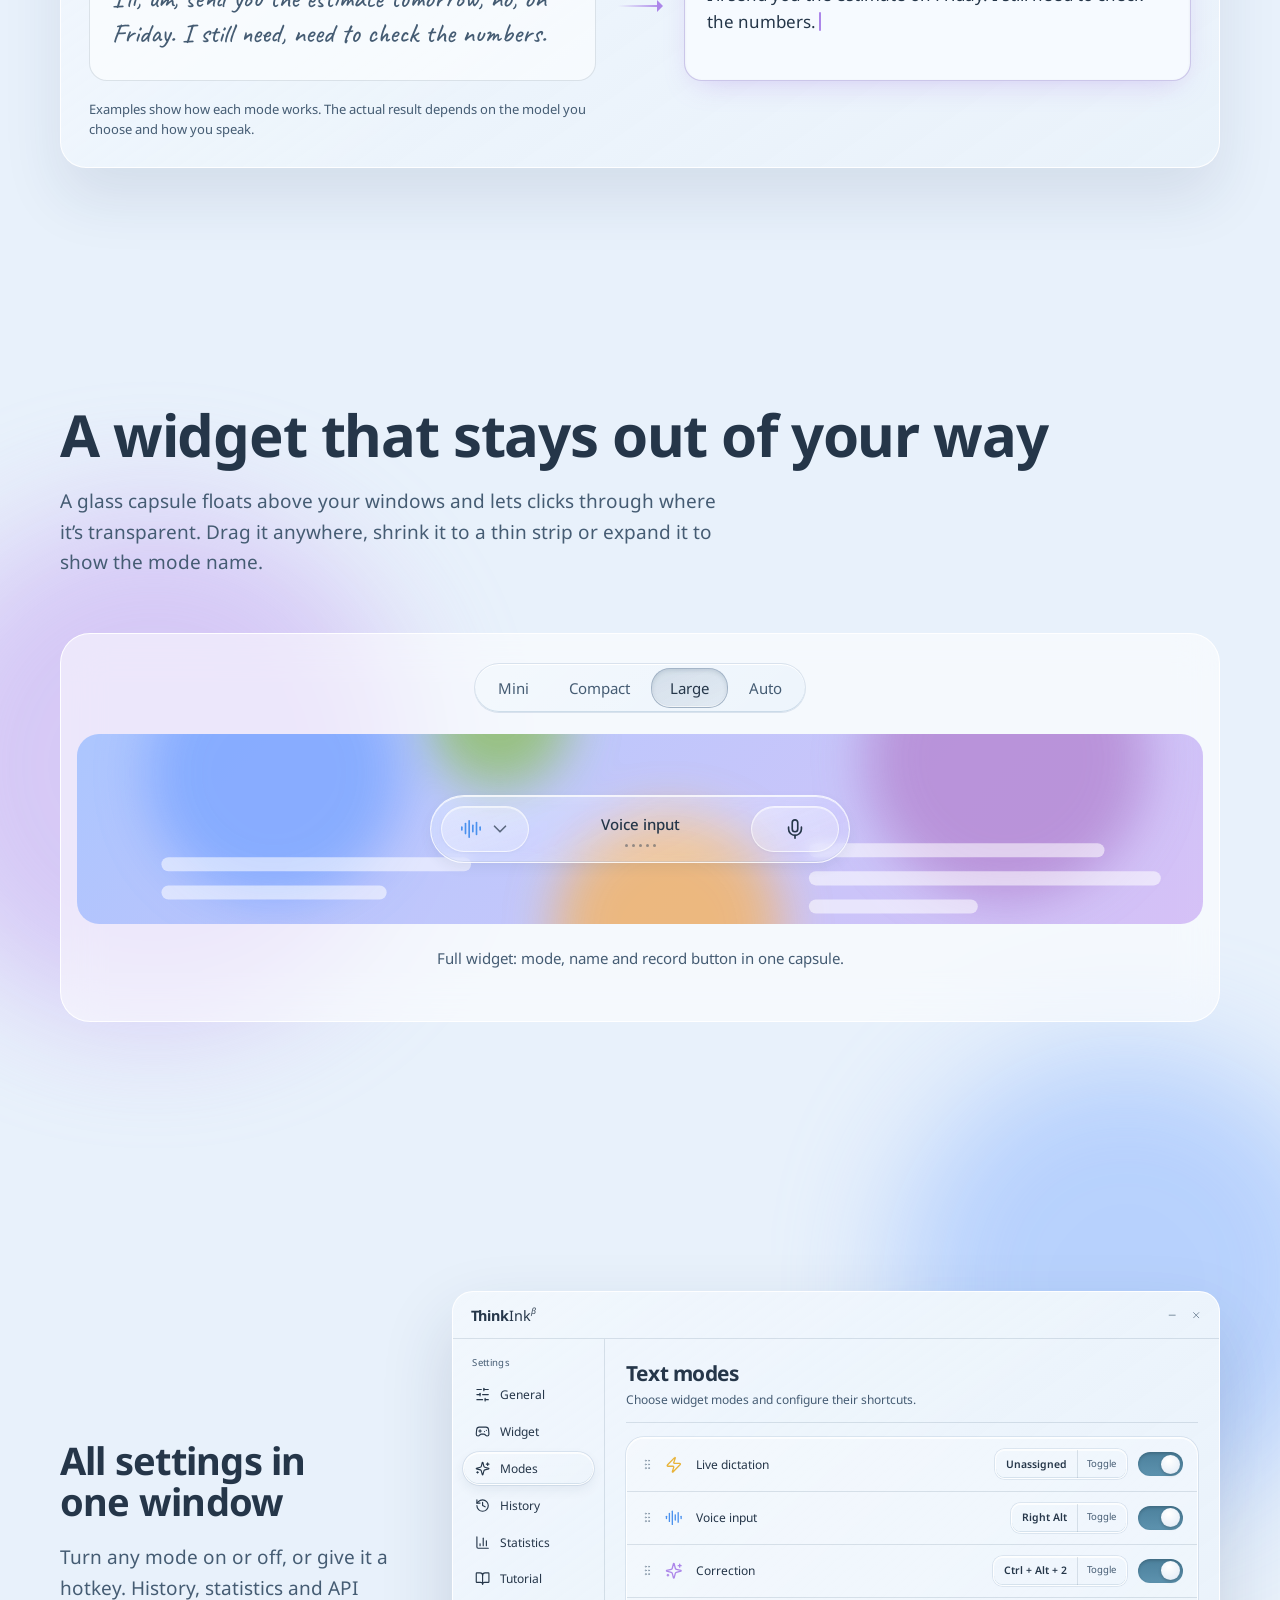
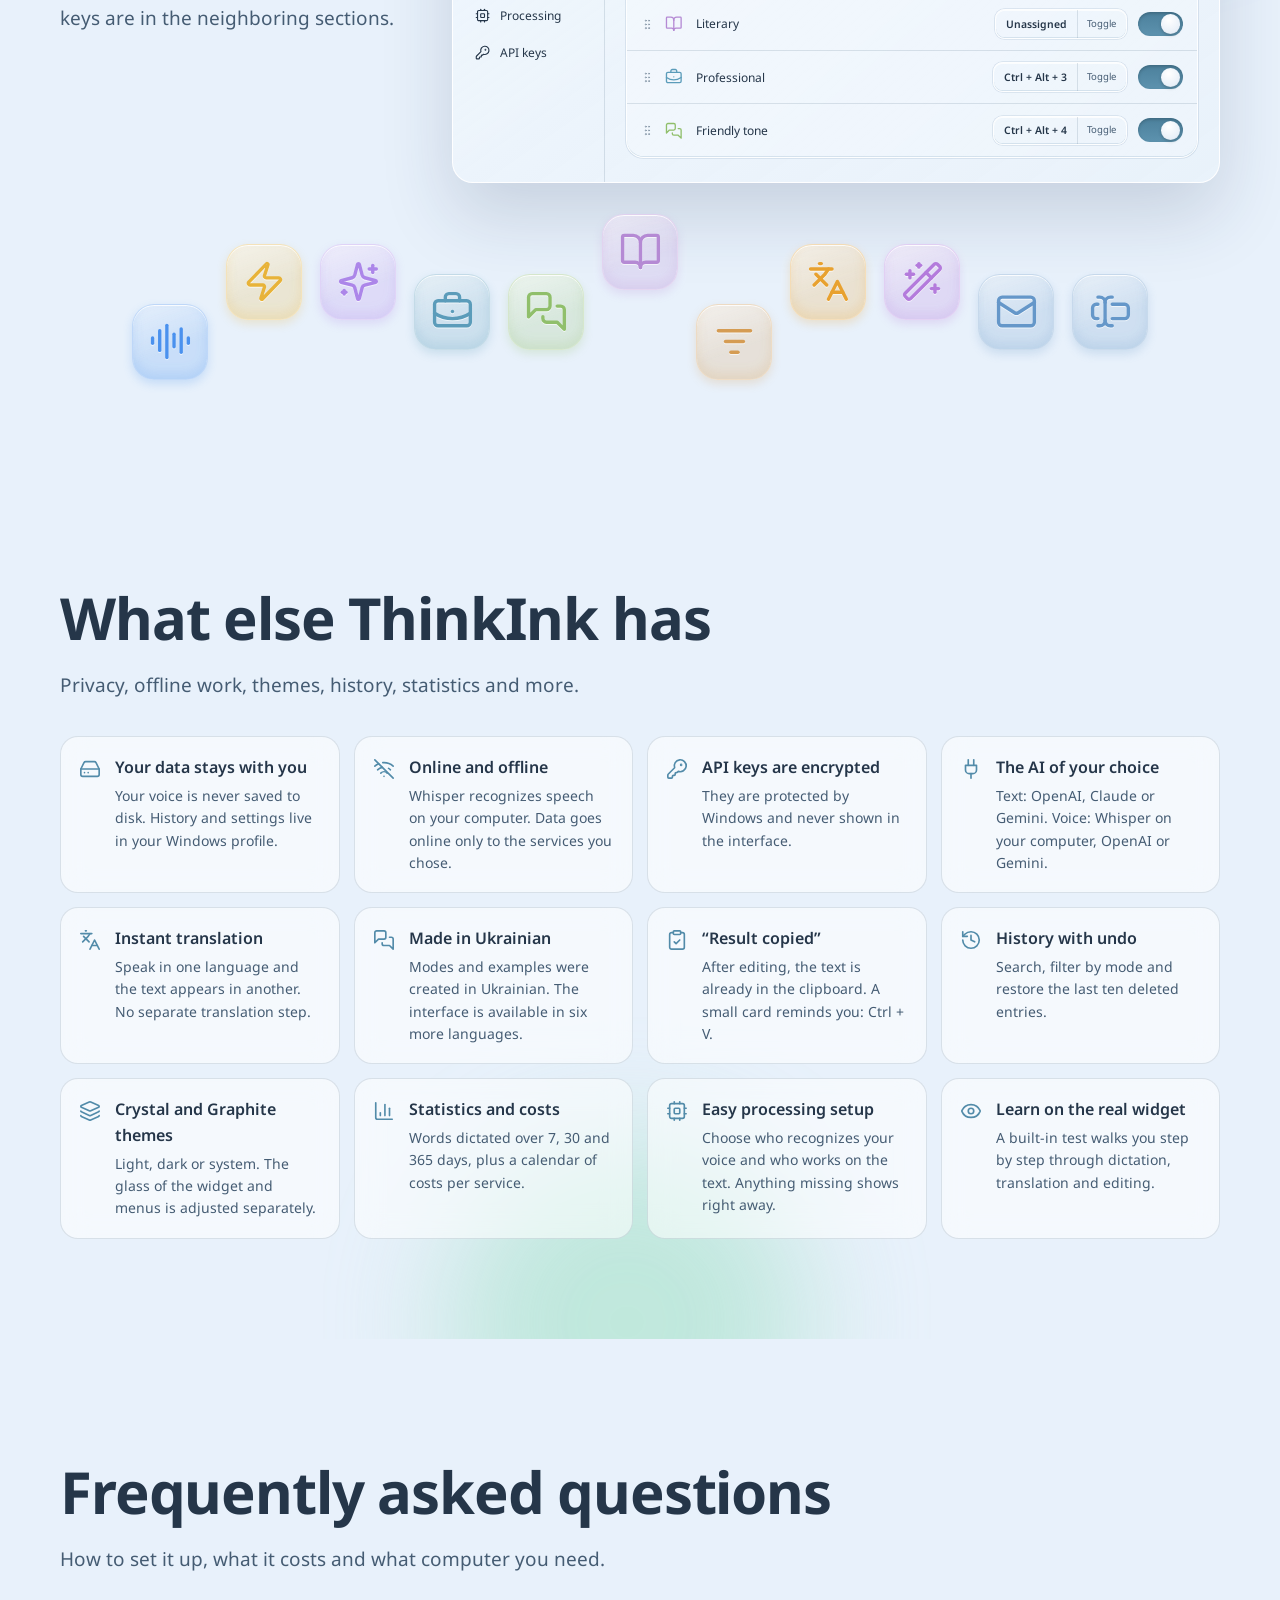
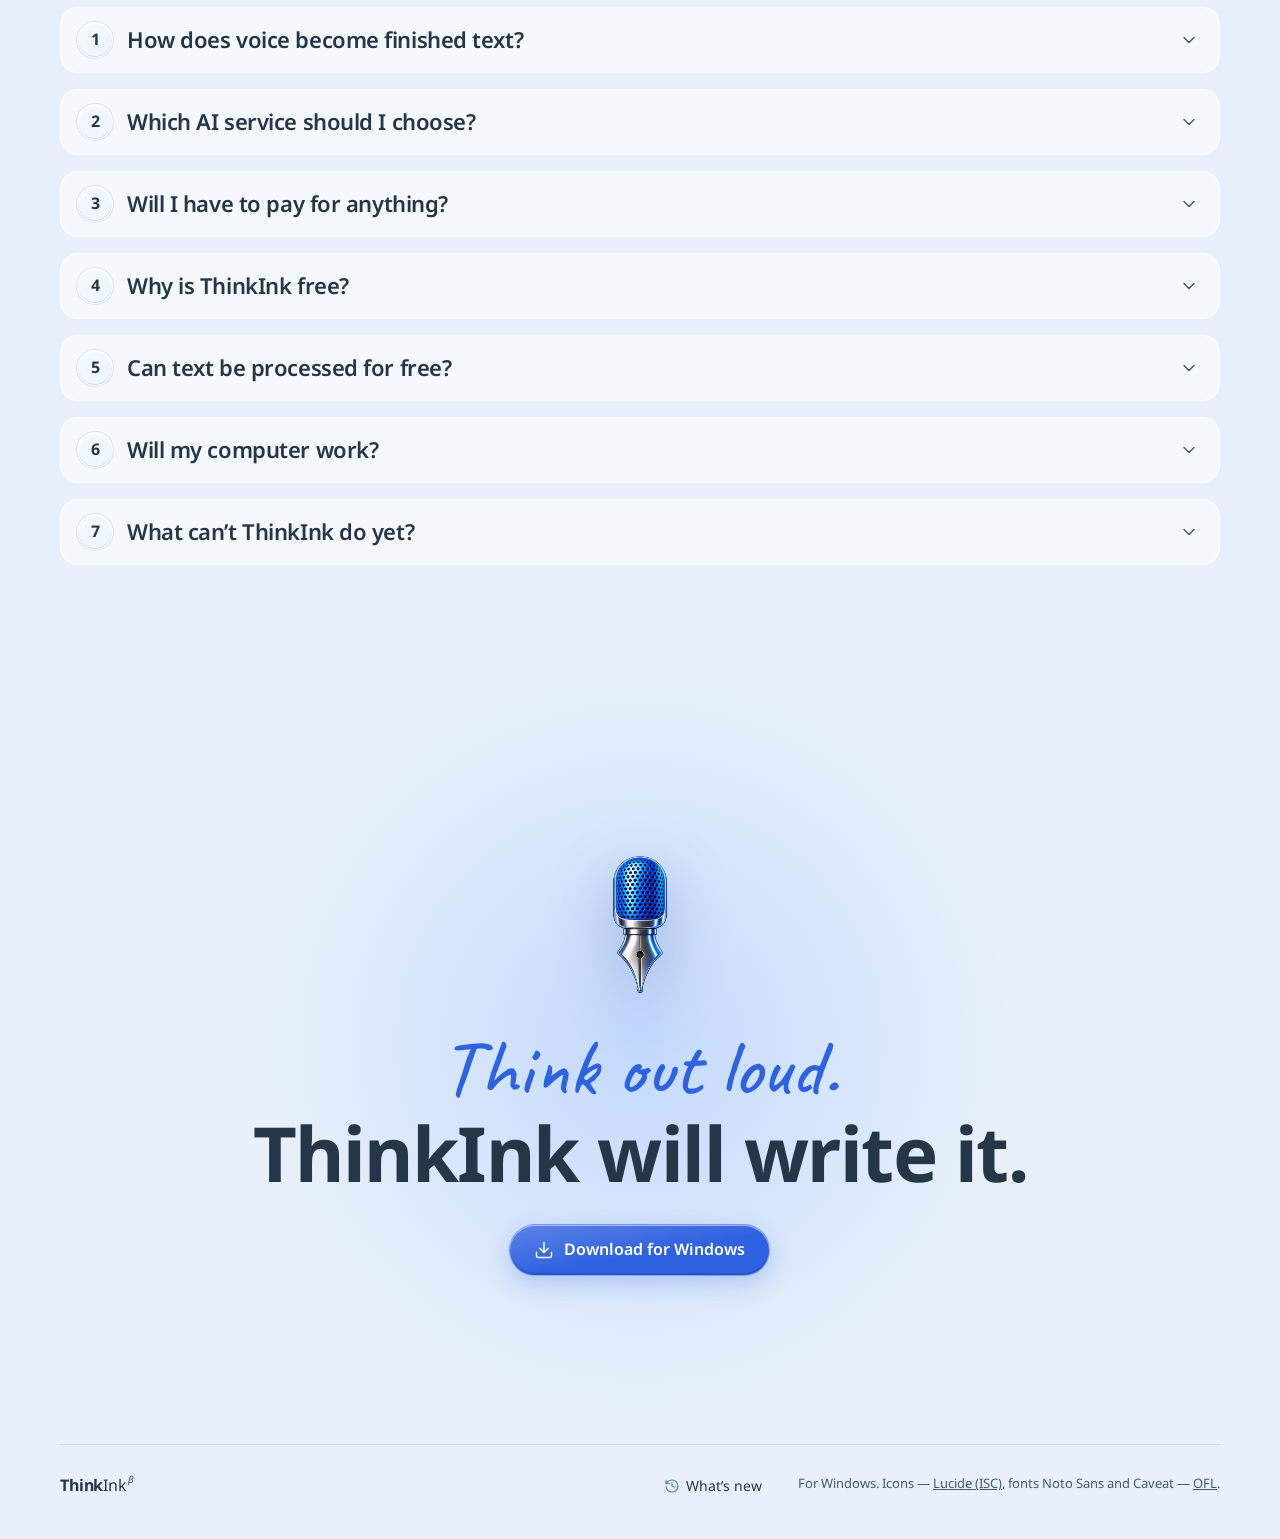
==== commit dc535b13: "Сайт: поекранна подача, нові екрани «Налаштування» і «Що ще є», приватність у картках, зрозуміліші п" ====
--- a/index.html
+++ b/index.html
@@ -193,9 +193,9 @@
       </div>
       <div class="edit-stage" id="edit-stage" aria-hidden="true">
         <div class="doc">
-          <p class="doc-line muted-line"></p>
+          <p class="doc-line" aria-hidden="true"><i style="--w:46"></i><i style="--w:14"></i><i style="--w:72"></i><i style="--w:30"></i><i style="--w:8"></i><i style="--w:58"></i><i style="--w:96"></i><i style="--w:22"></i><i style="--w:40"></i><i style="--w:64"></i><i style="--w:12"></i><i style="--w:52"></i><i style="--w:34"></i><i style="--w:80"></i><i style="--w:18"></i><i style="--w:44"></i><i style="--w:26"></i><i style="--w:70"></i><i style="--w:10"></i><i style="--w:48"></i><i style="--w:92"></i><i style="--w:16"></i><i style="--w:38"></i><i style="--w:60"></i><i style="--w:24"></i><i style="--w:84"></i><i style="--w:12"></i><i style="--w:50"></i><i style="--w:66"></i><i style="--w:20"></i><i style="--w:42"></i><i style="--w:8"></i><i style="--w:74"></i><i style="--w:32"></i></p>
           <p class="doc-text"><span class="sel" id="edit-before">Хочу сказати, що, на жаль, сьогодні я ніяк не встигаю нормально глянути кошторис, тому, якщо ви не проти, давайте, мабуть, перенесемо обговорення на п’ятницю.</span><span class="sel-after" id="edit-after">Sorry, I won’t get to the estimate today. Can we discuss it on Friday?</span></p>
-          <p class="doc-line muted-line short"></p>
+          <p class="doc-line short" aria-hidden="true"><i style="--w:62"></i><i style="--w:20"></i><i style="--w:8"></i><i style="--w:88"></i><i style="--w:36"></i><i style="--w:54"></i><i style="--w:14"></i><i style="--w:30"></i></p>
         </div>
         <div class="voice-bubble"><svg data-icon="mic"></svg><span class="hand">Скороти й переклади англійською</span></div>
         <div class="copied-toast"><svg data-icon="clipboard-check"></svg><span><b>Результат скопійовано</b>Встав через Ctrl&nbsp;+&nbsp;V</span></div>
@@ -209,6 +209,7 @@
 <section class="iface" id="interface" aria-labelledby="iface-title">
   <div class="glass-field" aria-hidden="true"><i></i><i></i><i></i></div>
   <div class="wrap">
+    <div class="screen">
     <h2 id="iface-title">Віджет, який не заважає працювати</h2>
     <p class="section-lead">Скляна капсула лежить поверх вікон і пропускає кліки там, де вона прозора. Її можна перетягнути будь-куди, зменшити до тонкої смужки або розгорнути з підписом режиму.</p>
 
@@ -229,6 +230,13 @@
       <p class="size-note" id="size-note" aria-live="polite">Повний віджет: режим, назва й кнопка запису в одній капсулі.</p>
     </div>
 
+    </div>
+
+    <div class="screen split">
+    <div class="split-copy">
+      <h2>Усі налаштування в одному вікні</h2>
+      <p class="section-lead">Кожен режим можна ввімкнути, вимкнути або призначити йому гарячу клавішу. Історія, статистика й ключі API — у сусідніх розділах.</p>
+    </div>
     <div class="app-shot" aria-hidden="true">
       <div class="as-title"><span class="wordmark"><b>Think</b>Ink<sup>β</sup></span><span class="win-ctl"><svg data-icon="minus"></svg><svg data-icon="x"></svg></span></div>
       <div class="as-body">
@@ -252,34 +260,30 @@
     </div>
 
     <div class="icon-glass" id="icon-glass" aria-hidden="true"></div>
-
+    </div>
+
+    <div class="screen" id="privacy">
+    <h2>Що ще є в ThinkInk</h2>
+    <p class="section-lead">Приватність, робота без інтернету, теми, історія, статистика та інше.</p>
     <ul class="details">
-      <li><svg data-icon="layers"></svg><div><b>Дві теми — Crystal і Graphite</b>Світла, темна або за системою. Окремо налаштовуються скло віджета та меню.</div></li>
-      <li><svg data-icon="clipboard-check"></svg><div><b>«Результат скопійовано»</b>Після редагування текст уже в буфері обміну, а невелика картка підкаже: Ctrl&nbsp;+&nbsp;V.</div></li>
-      <li><svg data-icon="history"></svg><div><b>Історія з поверненням</b>Пошук, фільтр за режимами і повернення десяти останніх видалень.</div></li>
-      <li><svg data-icon="plug"></svg><div><b>ШІ на твій вибір</b>Текст — OpenAI, Claude або Gemini, через акаунт чи ключ. Голос — Whisper на комп’ютері, OpenAI або Gemini.</div></li>
-      <li><svg data-icon="languages"></svg><div><b>Переклад під час диктування</b>Говориш однією мовою — у&nbsp;полі з’являється текст іншою.</div></li>
-      <li><svg data-icon="messages-square"></svg><div><b>Українською з першого дня</b>Режими й приклади створені українською. Інтерфейс — ще шістьма мовами.</div></li>
-      <li><svg data-icon="chart-column"></svg><div><b>Статистика й витрати</b>Скільки слів продиктовано за 7, 30, 365 днів, і календар витрат за кожним сервісом.</div></li>
-      <li><svg data-icon="cpu"></svg><div><b>Обробка без складних налаштувань</b>Обираєш, хто розпізнає голос і хто працює з текстом. Чого бракує, видно одразу, а коротка інструкція з&nbsp;семи кроків підкаже, що робити.</div></li>
-      <li><svg data-icon="eye"></svg><div><b>Навчання на справжньому віджеті</b>Вбудований тест проводить через диктування, переклад і редагування крок за кроком.</div></li>
+      <li><svg data-icon="hard-drive"></svg><div><b>Дані лишаються в тебе</b>Голос не записується на диск. Історія й налаштування — у&nbsp;твоєму профілі Windows.</div></li>
+      <li><svg data-icon="wifi-off"></svg><div><b>З інтернетом і без</b>Whisper розпізнає голос на комп’ютері. В&nbsp;інтернет — лише в&nbsp;сервіси, які ти обрав.</div></li>
+      <li><svg data-icon="key-round"></svg><div><b>Ключі API зашифровані</b>Їх захищено засобами Windows, і&nbsp;в&nbsp;інтерфейсі вони ніколи не показуються.</div></li>
+      <li><svg data-icon="plug"></svg><div><b>ШІ на твій вибір</b>Текст — OpenAI, Claude або Gemini. Голос — Whisper на комп’ютері, OpenAI або Gemini.</div></li>
+      <li><svg data-icon="languages"></svg><div><b>Переклад одразу</b>Говориш однією мовою, а&nbsp;в&nbsp;полі з’являється текст іншою. Окремо перекладати не треба.</div></li>
+      <li><svg data-icon="messages-square"></svg><div><b>Створено українською</b>Режими й приклади створені українською. Інтерфейс доступний ще шістьма мовами.</div></li>
+      <li><svg data-icon="clipboard-check"></svg><div><b>«Результат скопійовано»</b>Після редагування текст уже в&nbsp;буфері обміну. Картка підкаже: Ctrl&nbsp;+&nbsp;V.</div></li>
+      <li><svg data-icon="history"></svg><div><b>Історія з поверненням</b>Пошук, фільтр за режимами і&nbsp;повернення десяти останніх видалених записів.</div></li>
+      <li><svg data-icon="layers"></svg><div><b>Теми Crystal і Graphite</b>Світла, темна або за системою. Скло віджета й меню налаштовується окремо.</div></li>
+      <li><svg data-icon="chart-column"></svg><div><b>Статистика й витрати</b>Скільки слів продиктовано за 7, 30, 365 днів, і&nbsp;календар витрат за сервісами.</div></li>
+      <li><svg data-icon="cpu"></svg><div><b>Обробка без складнощів</b>Обираєш, хто розпізнає голос і&nbsp;хто працює з&nbsp;текстом. Чого бракує — видно одразу.</div></li>
+      <li><svg data-icon="eye"></svg><div><b>Навчання на віджеті</b>Вбудований тест крок за кроком проводить через диктування, переклад і&nbsp;редагування.</div></li>
     </ul>
+    </div>
   </div>
 </section>
 
-<!-- ПРИВАТНІСТЬ -->
-<section class="privacy" id="privacy" aria-labelledby="privacy-title">
-  <div class="wrap privacy-grid">
-    <h2 id="privacy-title">Твої дані під&nbsp;твоїм контролем</h2>
-    <div class="facts">
-      <p><svg data-icon="cpu"></svg><span><b>Голос не записується на диск.</b> Аудіо живе лише в пам’яті, поки йде обробка.</span></p>
-      <p><svg data-icon="hard-drive"></svg><span><b>Історія й налаштування — у твоєму профілі Windows.</b> Окремого сервера з твоїми текстами немає.</span></p>
-      <p><svg data-icon="key-round"></svg><span><b>Ключі API зашифровані</b> засобами Windows і ніколи не показуються в інтерфейсі.</span></p>
-      <p><svg data-icon="wifi-off"></svg><span><b>Розпізнавання може працювати без інтернету.</b> Whisper працює на твоєму комп’ютері, з відеокартою NVIDIA або без неї. Модель можна обрати: від швидкої Small до точної Large&nbsp;v3.</span></p>
-      <p><svg data-icon="cloud"></svg><span><b>Через інтернет — лише туди, куди обрав.</b> Якщо для голосу обрано OpenAI чи Gemini, аудіо йде туди. Текст отримує лише сервіс, обраний для тексту: OpenAI, Claude або Gemini. З&nbsp;безкоштовним ключем Gemini Google може використовувати тексти для покращення сервісу.</span></p>
-    </div>
-  </div>
-</section>
+
 
 <!-- ЧАСТІ ПИТАННЯ -->
 <section class="faq" id="faq" aria-labelledby="faq-title">
@@ -289,7 +293,7 @@
 
     <!-- 1 -->
     <details class="faq-q" id="faq-q0">
-      <summary><h3><span class="faq-num">1</span>Як працює ThinkInk?</h3><svg class="faq-chev" data-icon="chevron-down"></svg></summary>
+      <summary><h3><span class="faq-num">1</span>Як голос стає готовим текстом?</h3><svg class="faq-chev" data-icon="chevron-down"></svg></summary>
       <div class="faq-body">
       <p class="faq-q-lead">У&nbsp;два кроки. Для кожного кроку обираєш свій сервіс.</p>
       <div class="flow" aria-label="Голос, потім транскрипція, потім готовий текст">
@@ -329,7 +333,7 @@
 
     <!-- 1 -->
     <details class="faq-q" id="faq-q1">
-      <summary><h3><span class="faq-num">2</span>Що обрати?</h3><svg class="faq-chev" data-icon="chevron-down"></svg></summary>
+      <summary><h3><span class="faq-num">2</span>Який сервіс ШІ обрати?</h3><svg class="faq-chev" data-icon="chevron-down"></svg></summary>
       <div class="faq-body">
 
       <div class="faq-card faq-pick">
@@ -387,7 +391,7 @@
 
     <!-- 2 -->
     <details class="faq-q" id="faq-q2">
-      <summary><h3><span class="faq-num">3</span>Скільки це коштує?</h3><svg class="faq-chev" data-icon="chevron-down"></svg></summary>
+      <summary><h3><span class="faq-num">3</span>Чи доведеться за щось платити?</h3><svg class="faq-chev" data-icon="chevron-down"></svg></summary>
       <div class="faq-body">
       <p class="faq-q-lead">Сам ThinkInk безкоштовний. Платиш лише сервісу ШІ, і&nbsp;то не завжди.</p>
       <div class="faq-cards cols-3">
@@ -440,7 +444,7 @@
 
     <!-- 3 -->
     <details class="faq-q" id="faq-q3">
-      <summary><h3><span class="faq-num">5</span>Як користуватися Gemini безкоштовно?</h3><svg class="faq-chev" data-icon="chevron-down"></svg></summary>
+      <summary><h3><span class="faq-num">5</span>Чи можна обробляти текст безкоштовно?</h3><svg class="faq-chev" data-icon="chevron-down"></svg></summary>
       <div class="faq-body">
       <p class="faq-q-lead">Потрібен лише безкоштовний ключ Gemini. Підписка Google&nbsp;AI не підійде: Google не дозволяє її в&nbsp;інших програмах.</p>
       <ol class="faq-steps">
@@ -459,7 +463,7 @@
 
     <!-- 4 -->
     <details class="faq-q" id="faq-q4">
-      <summary><h3><span class="faq-num">6</span>Який потрібен комп’ютер?</h3><svg class="faq-chev" data-icon="chevron-down"></svg></summary>
+      <summary><h3><span class="faq-num">6</span>Чи підійде мій комп’ютер?</h3><svg class="faq-chev" data-icon="chevron-down"></svg></summary>
       <div class="faq-body">
       <div class="faq-cards cols-2">
         <div class="faq-card">
@@ -492,7 +496,7 @@
 
     <!-- 7: обмеження -->
     <details class="faq-q" id="faq-limits">
-      <summary><h3><span class="faq-num">7</span>Які є обмеження?</h3><svg class="faq-chev" data-icon="chevron-down"></svg></summary>
+      <summary><h3><span class="faq-num">7</span>Що ThinkInk поки не вміє?</h3><svg class="faq-chev" data-icon="chevron-down"></svg></summary>
       <div class="faq-body">
       <ul class="faq-facts">
         <li><svg data-icon="badge-check"></svg><span>Це тестова версія β — лише для Windows 64-біт.</span></li>
--- a/styles.css
+++ b/styles.css
@@ -107,6 +107,7 @@
 .btn-primary{color:#fff;background:linear-gradient(170deg,#ffffff38,#ffffff00 55%),var(--brand);border-color:#ffffff55;box-shadow:inset 0 1px 0 #ffffff80,inset 0 -2px 0 #0a2a7a40,0 8px 22px #2f62e040}
 .btn-primary.is-soon{cursor:default}
 .btn-primary.is-soon:hover{background:linear-gradient(170deg,#ffffff38,#ffffff00 55%),var(--brand)}
+.btn-primary:hover{background:linear-gradient(#ffffff1f,#ffffff1f),linear-gradient(170deg,#ffffff38,#ffffff00 55%),var(--brand)}
 
 /* ——— Скляний віджет (копія пропорцій реального) ——— */
 .widget{--w-accent:#ac86e9;position:relative;display:grid;grid-template-columns:88px minmax(0,1fr) 88px;align-items:center;gap:10px;width:420px;max-width:100%;height:68px;padding:10px;border-radius:var(--radius-capsule);background:var(--glass-bg);border:1px solid var(--w-edge);box-shadow:var(--w-shadow);backdrop-filter:blur(16px) saturate(1.18);-webkit-backdrop-filter:blur(16px) saturate(1.18)}
@@ -585,3 +586,62 @@
   .mode-panel .voice-bubble .hand{font-size:20px}
 }
 @media (max-width:600px){.mode-panel .doc{padding:22px}.mode-panel .doc-text{font-size:16px;line-height:1.55}}
+
+/* ——— Поекранна подача (широкий екран): один блок = один екран, м’яке прилипання ——— */
+@media (min-width:900px) and (min-height:640px){
+  html{scroll-snap-type:y proximity}
+  .hero,.scene,.modes,.privacy,.faq,.iface .screen{scroll-snap-align:start}
+  .modes,.privacy,.faq,.iface .screen{min-height:100svh;display:flex;flex-direction:column;justify-content:center;padding:96px 0 48px}
+  .modes>.wrap,.privacy>.wrap,.faq>.wrap{width:min(1160px,100% - 32px)}
+  .iface{padding:0}
+  .iface .screen>:first-child{margin-top:0}
+  .final{min-height:calc(100svh - 95px);display:flex;align-items:center;justify-content:center;padding:96px 16px 48px}
+}
+
+/* Рядки довкола абзацу — імітація слів різної довжини (Андрій, 02.11) */
+.doc-line{display:flex;flex-wrap:wrap;gap:7px;height:10px;margin:6px 0;overflow:hidden;background:none;border-radius:0}
+.doc-line i{flex:none;width:calc(var(--w) * 1px);height:10px;border-radius:5px;background:var(--rule)}
+.doc-line.short{width:auto}
+/* Значки режимів — під вікном налаштувань, в один ряд */
+@media (min-width:900px) and (min-height:640px){
+  .iface .screen .icon-glass{margin-top:32px;gap:14px;max-width:none}
+  .iface .screen .icon-glass .gi{width:56px;height:56px;border-radius:16px;transform:none}
+  .iface .screen .details{margin-top:0}
+}
+/* Екран «Налаштування»: текст і значки ліворуч, вікно праворуч; «Що ще є»: картки (02.11) */
+@media (min-width:900px) and (min-height:640px){
+  .iface .screen.split{display:grid;grid-template-columns:minmax(0,4fr) minmax(0,7fr);gap:56px;align-items:center;align-content:center}
+  .split-copy h2{font-size:clamp(30px,3.4vw,44px)}
+  .iface .screen.split .app-shot{margin:0;max-width:none}
+  .iface .screen .icon-glass{justify-content:flex-start;margin:34px 0 0;gap:12px;max-width:380px}
+  .iface .screen .icon-glass .gi{width:52px;height:52px;border-radius:15px;transform:none}
+  .iface .screen .details{margin-top:44px;gap:16px}
+  .iface .screen .details li{padding:20px 22px;border-radius:var(--radius-card);background:var(--card);border:1px solid var(--rule);backdrop-filter:blur(14px);-webkit-backdrop-filter:blur(14px)}
+}
+@media (min-width:900px) and (min-height:640px){
+  .iface .screen.split{grid-template-columns:1fr}
+  .iface .screen.split .app-shot{max-width:960px;margin:40px auto 0}
+}
+@media (min-width:1200px) and (min-height:640px){
+  .iface .screen.split{grid-template-columns:300px minmax(0,1fr);gap:44px}
+  .iface .screen.split .app-shot{width:960px;zoom:.85;margin:0;justify-self:end}
+}
+@media (min-width:1200px) and (min-height:640px){
+  .iface .screen.split{grid-template-columns:340px minmax(0,1fr);gap:40px}
+  .iface .screen.split .app-shot{zoom:.8}
+  .split-copy h2{font-size:38px}
+  .iface .screen .icon-glass{gap:10px;max-width:340px}
+  .iface .screen .icon-glass .gi{width:46px;height:46px;border-radius:14px}
+}
+
+/* Підпис під кнопками з’являється після кнопок, а не раніше (02.11) */
+.dl-meta,.dl-warn{animation:typed 1.2s var(--ease) 2.4s both}
+/* 02.11 v3: великі «гойдалки» значків під вікном на всю ширину; «Що ще є» — 4×3 разом із приватністю */
+@media (min-width:900px) and (min-height:640px){
+  .iface .screen.split .icon-glass{grid-column:1/-1;justify-content:center;max-width:none;margin:36px 0 0;gap:18px}
+  .iface .screen.split .icon-glass .gi{width:76px;height:76px;border-radius:22px;transform:translateY(calc((var(--p,0) - .5) * var(--par,40px)))}
+  .iface .screen .details{grid-template-columns:repeat(4,minmax(0,1fr));gap:14px;margin-top:36px}
+  .iface .screen .details li{padding:18px 18px;font-size:14px}
+  .iface .screen .details b{font-size:16px}
+}
+@media (min-width:900px) and (max-width:1199px){.iface .screen .details{grid-template-columns:repeat(2,minmax(0,1fr))}}
